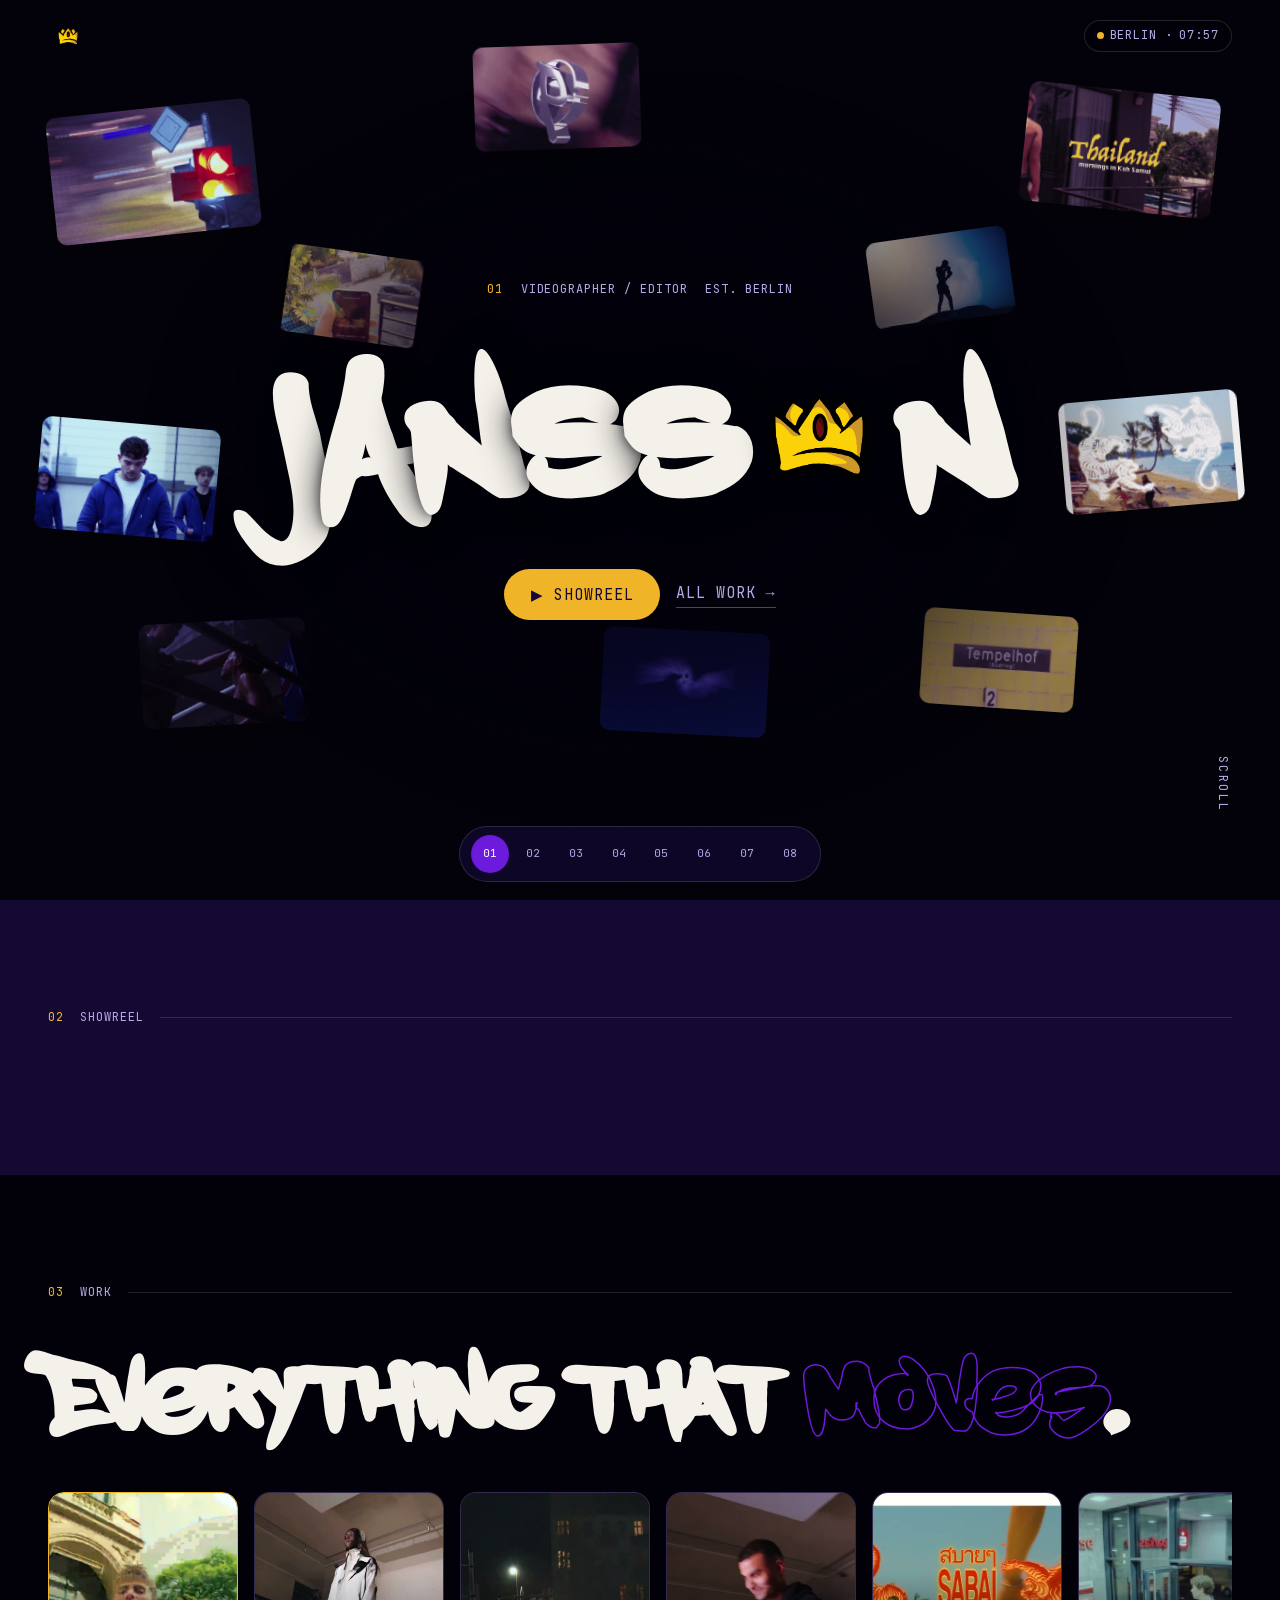
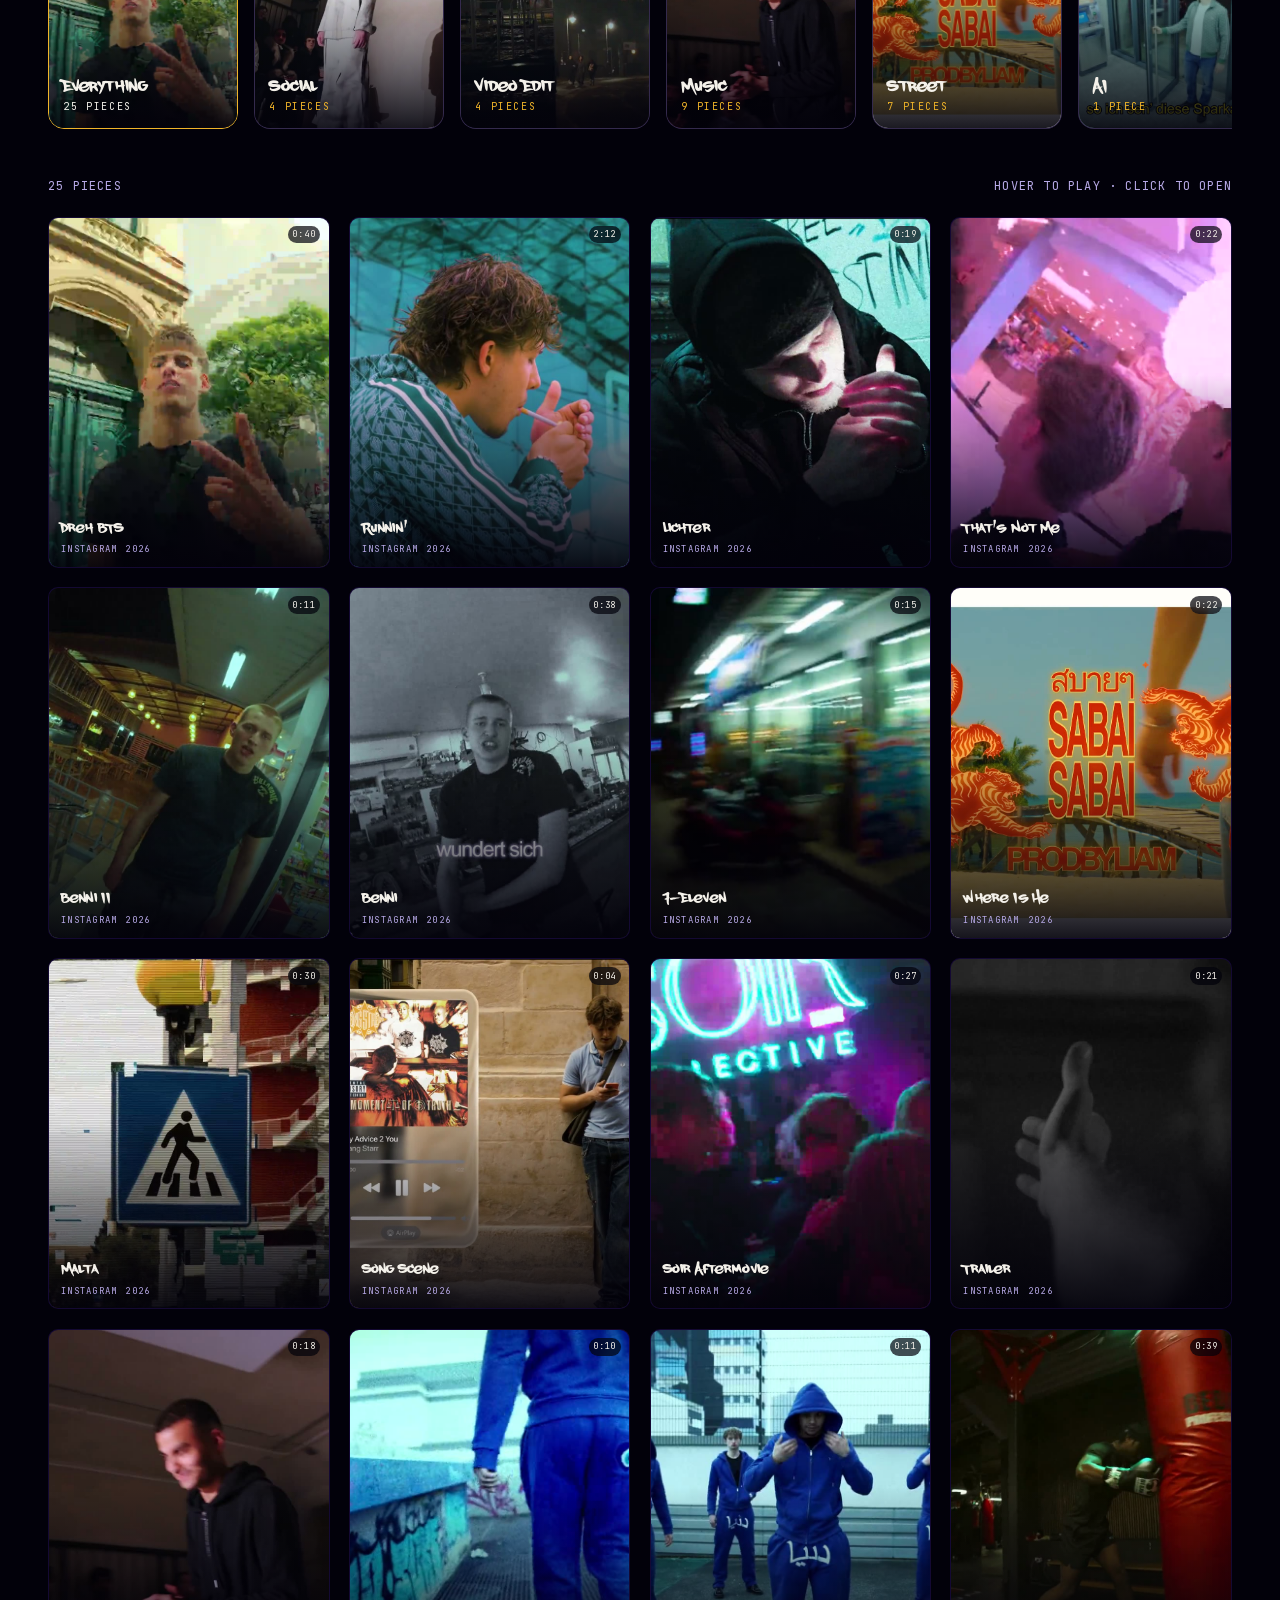
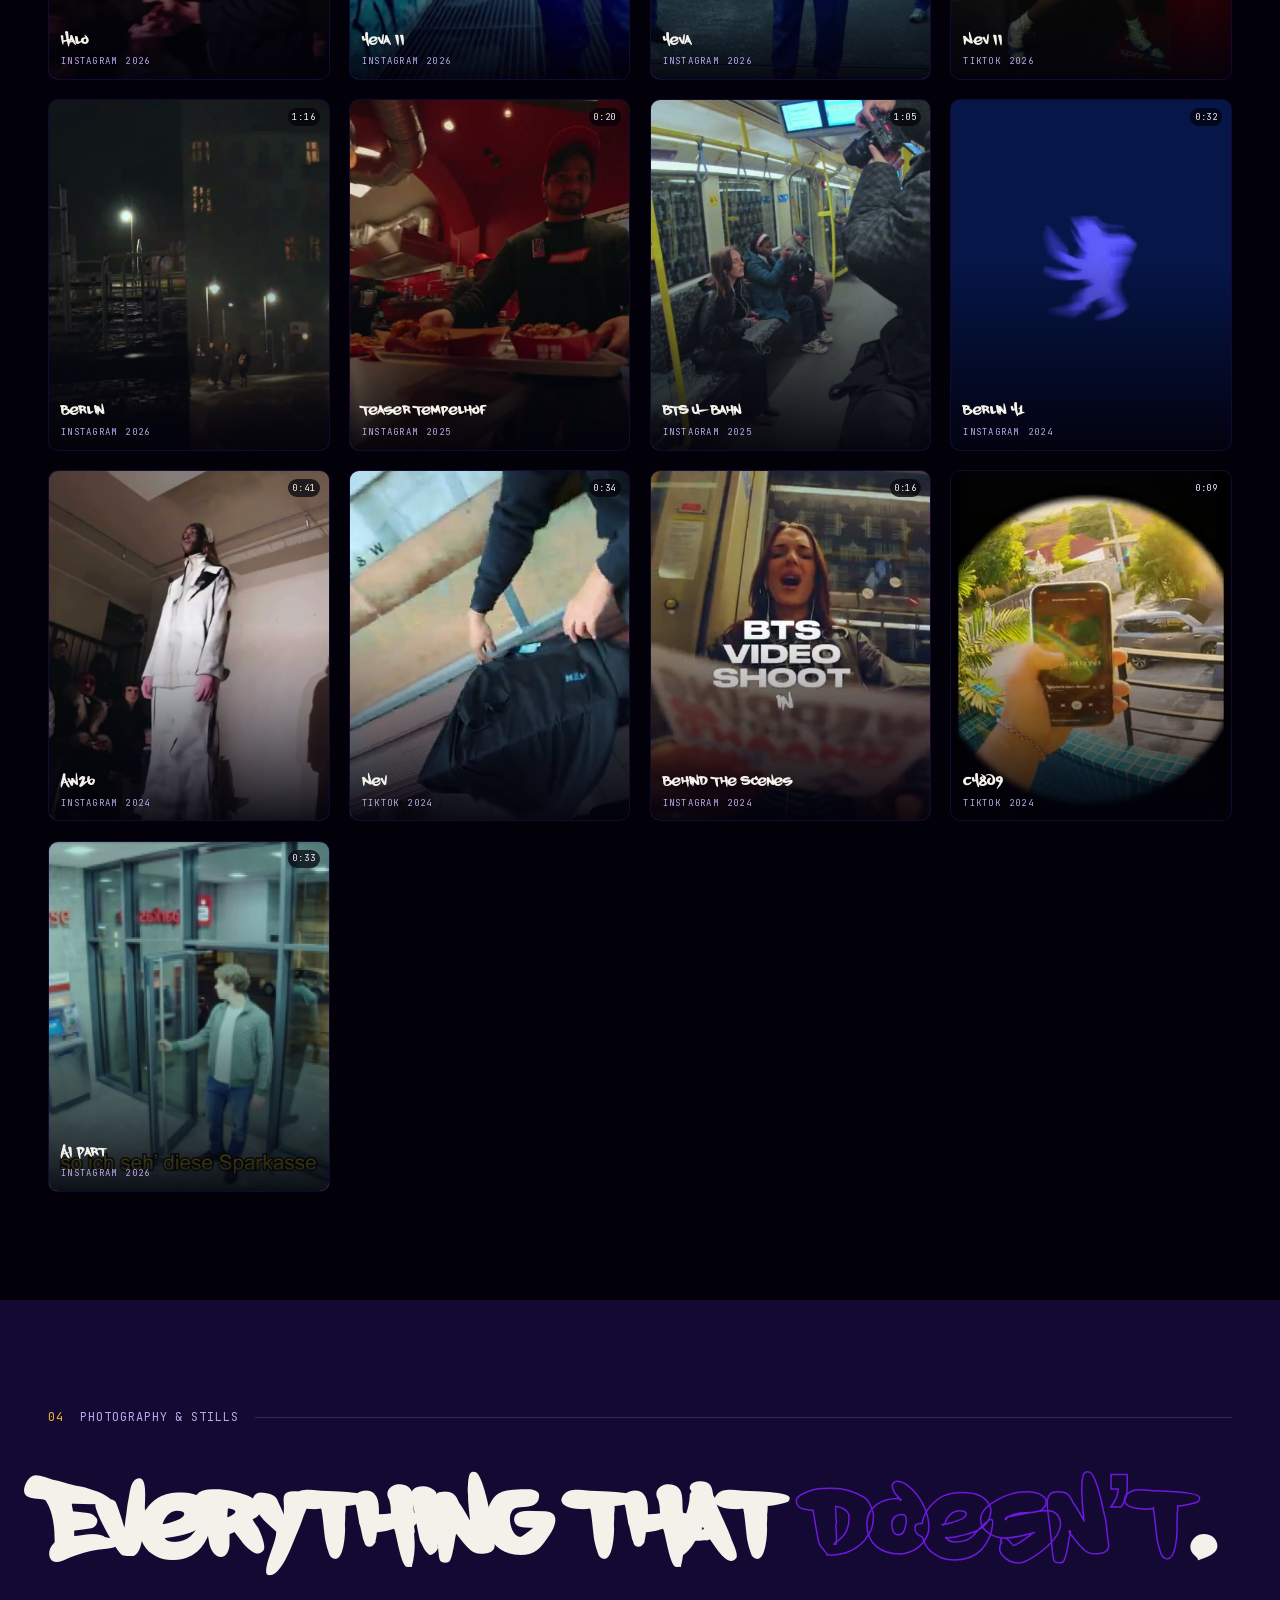
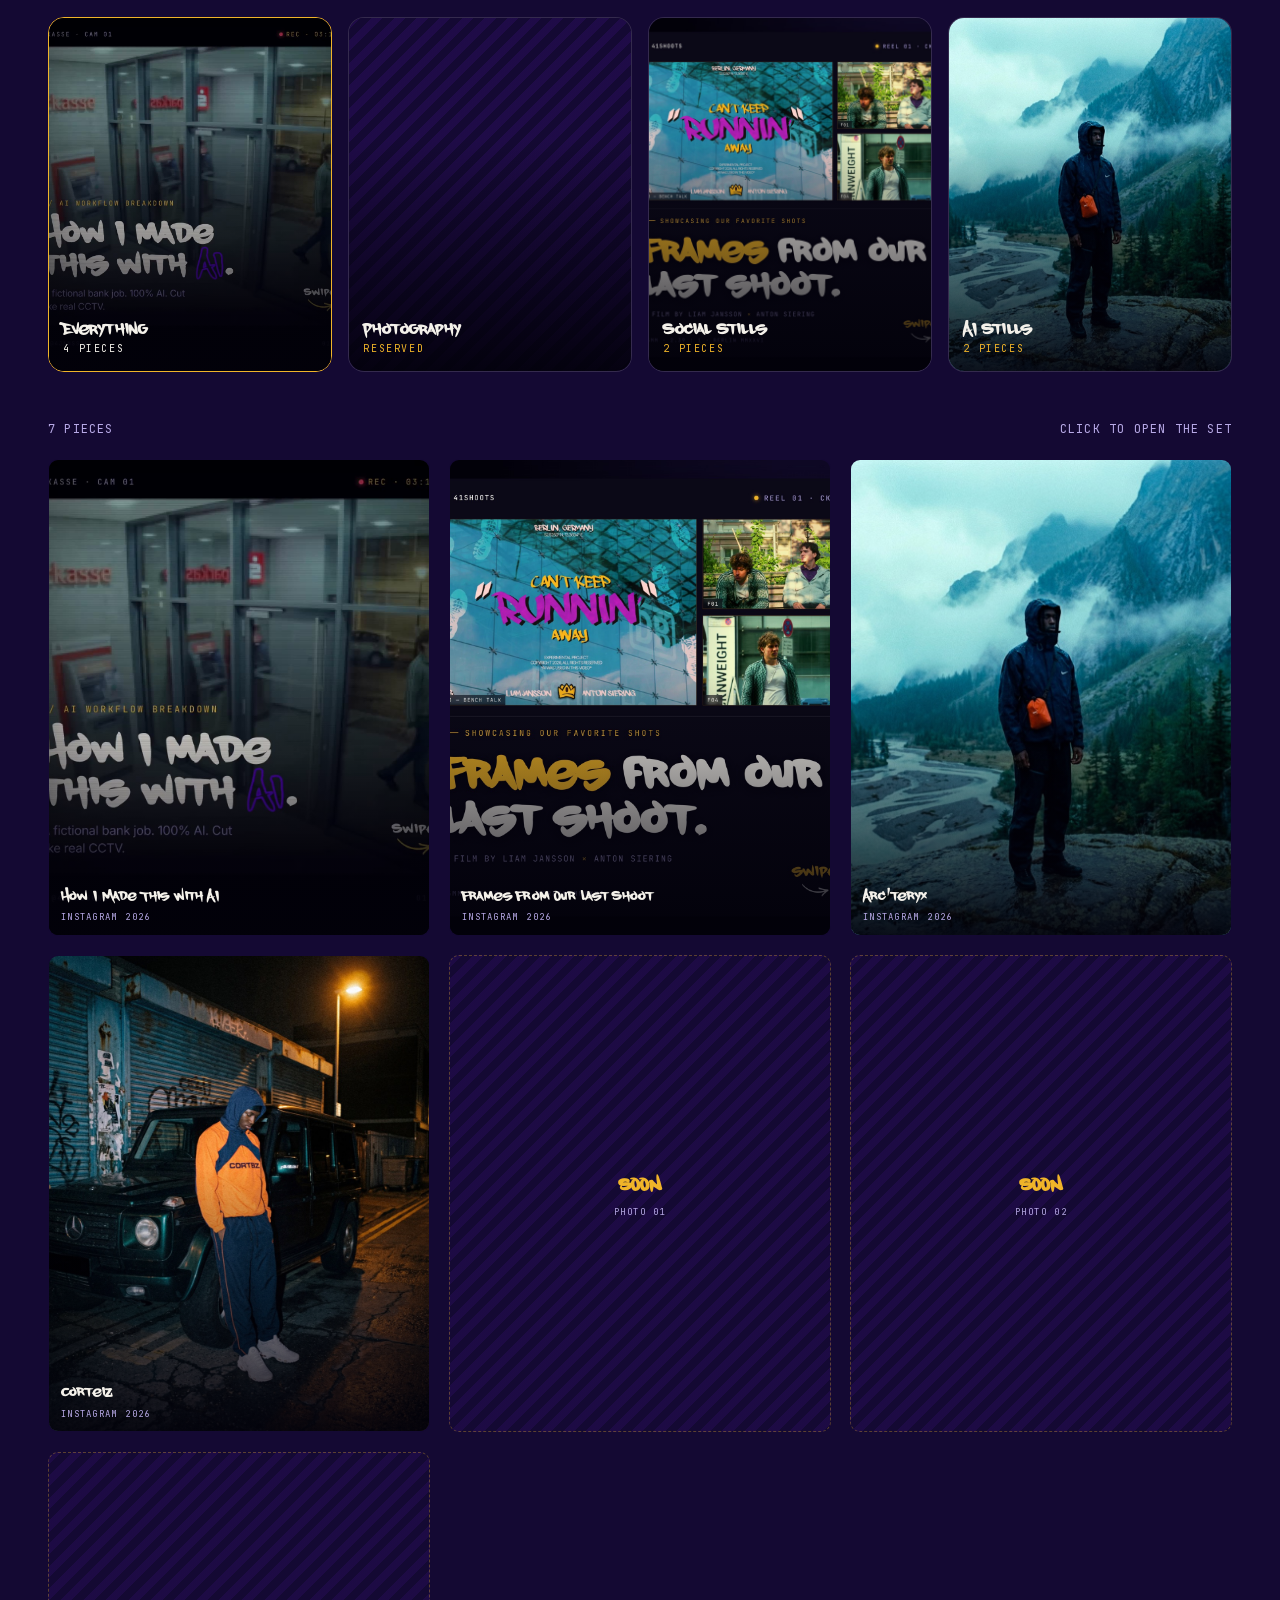
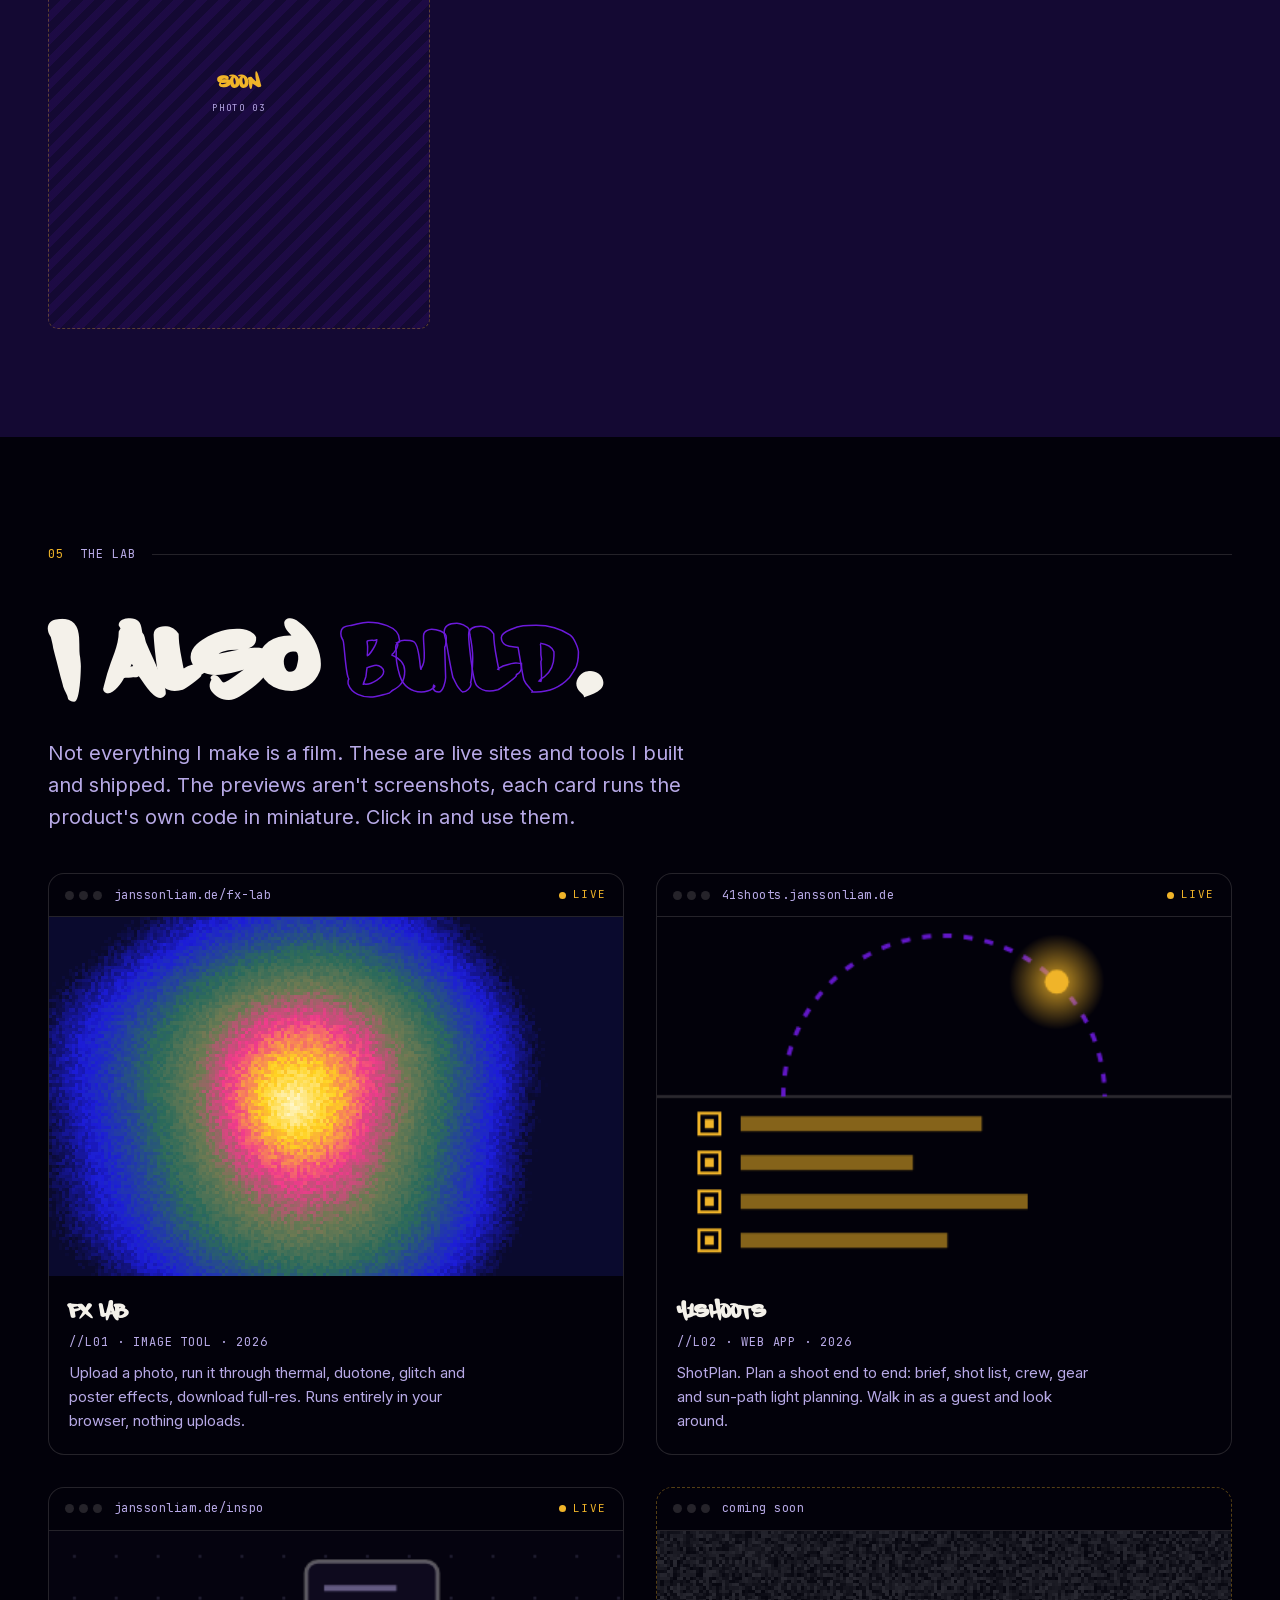
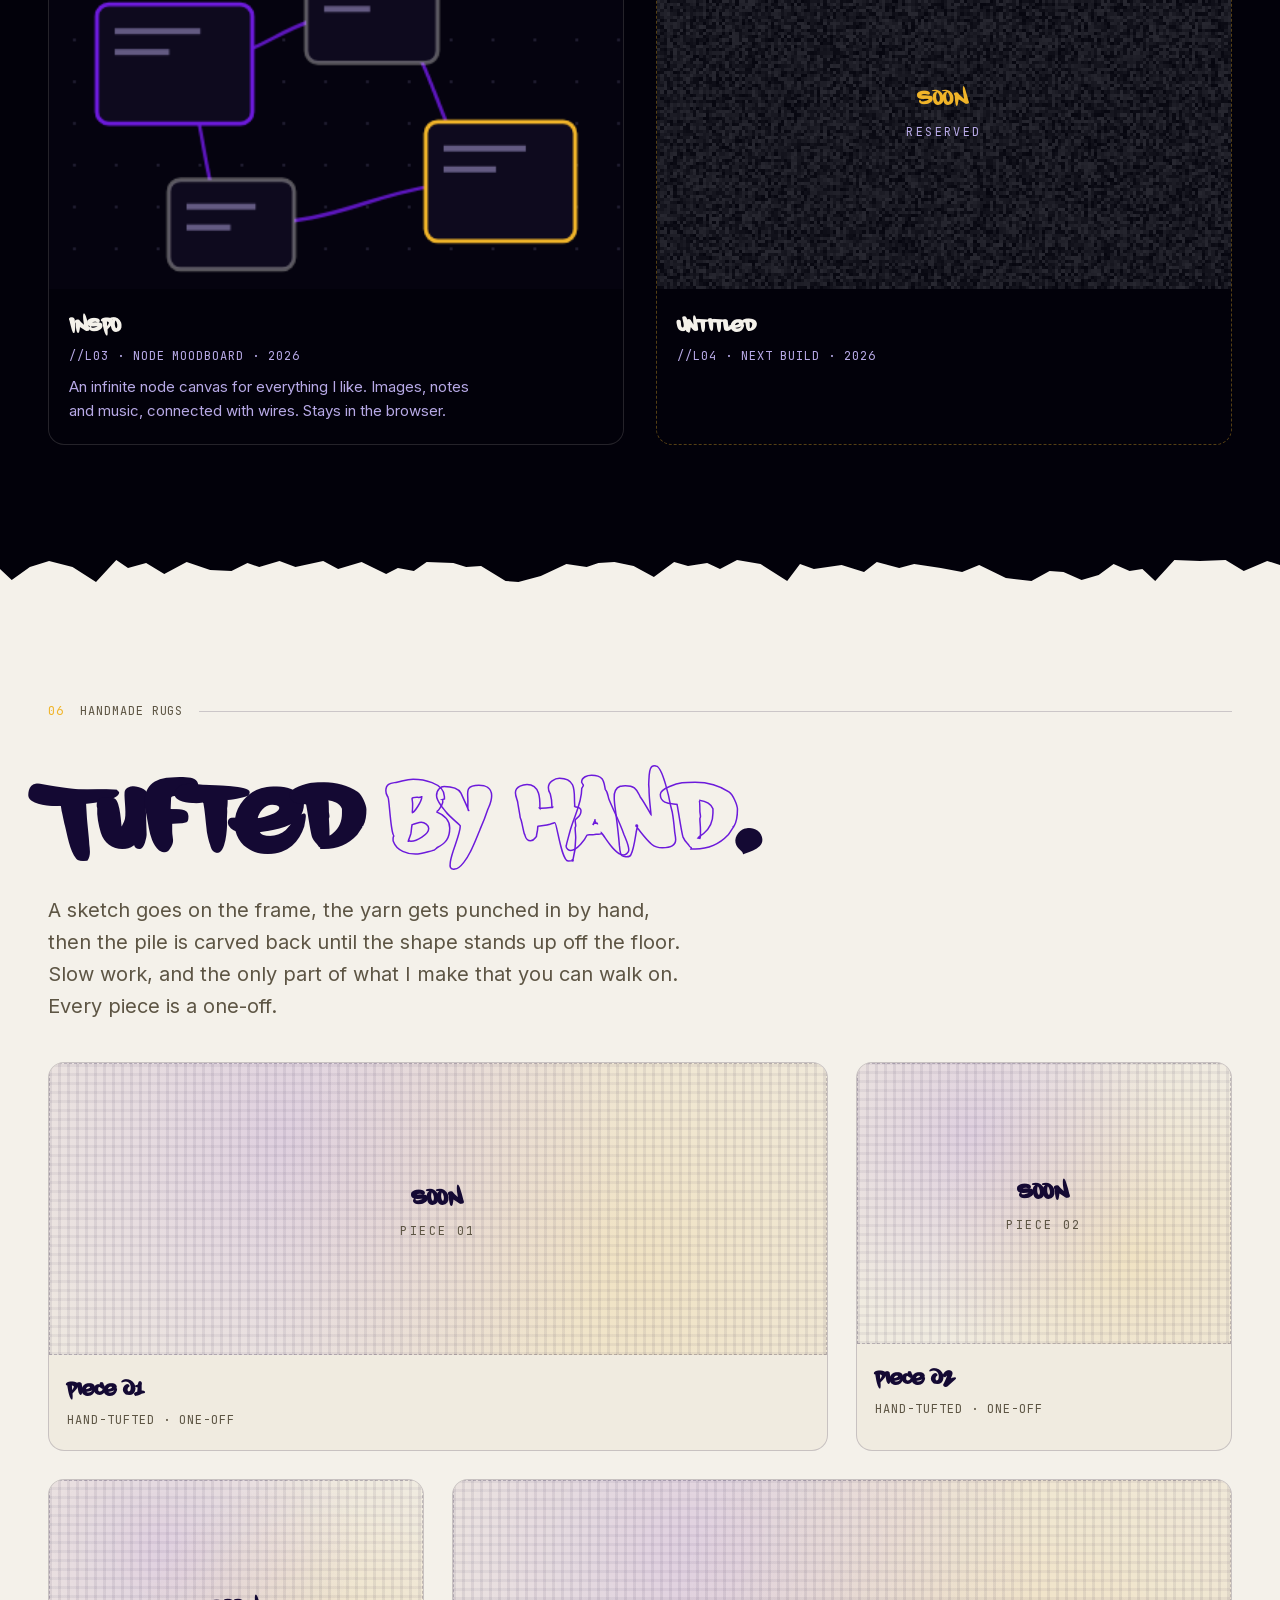
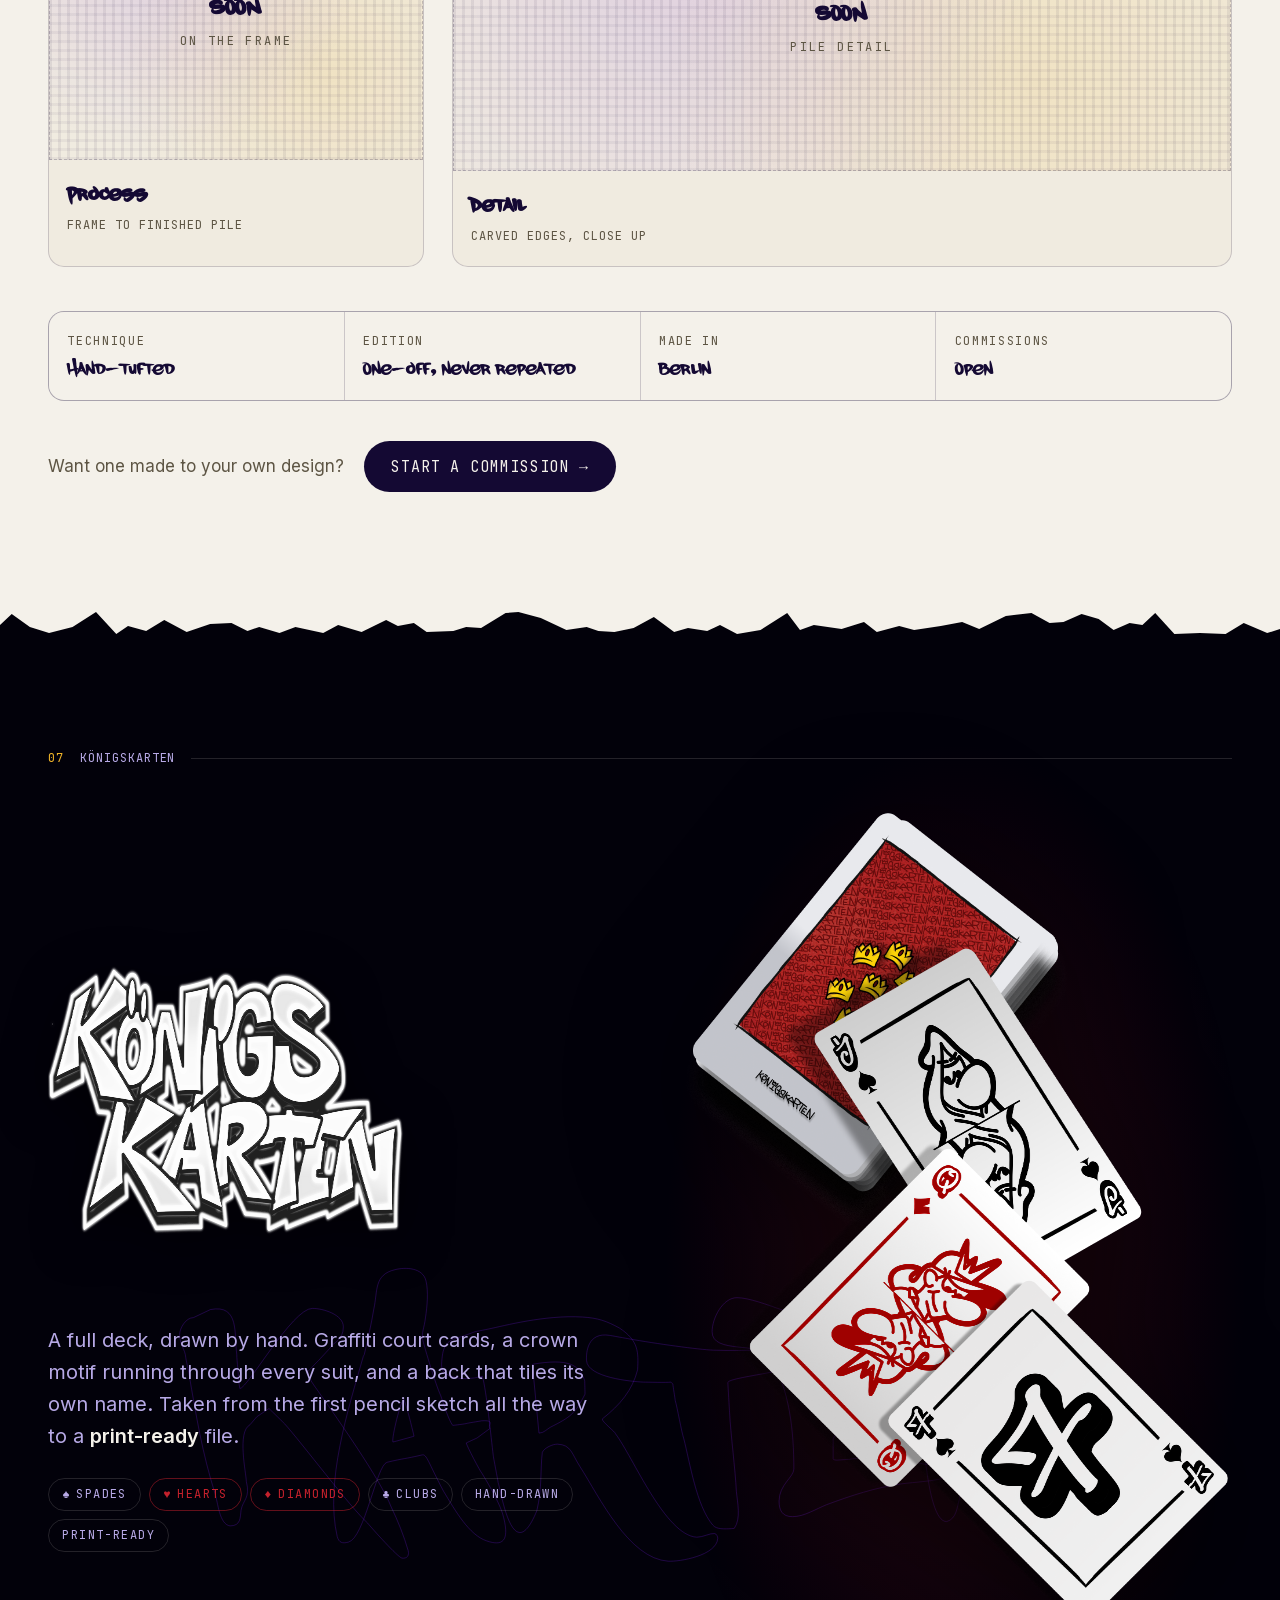
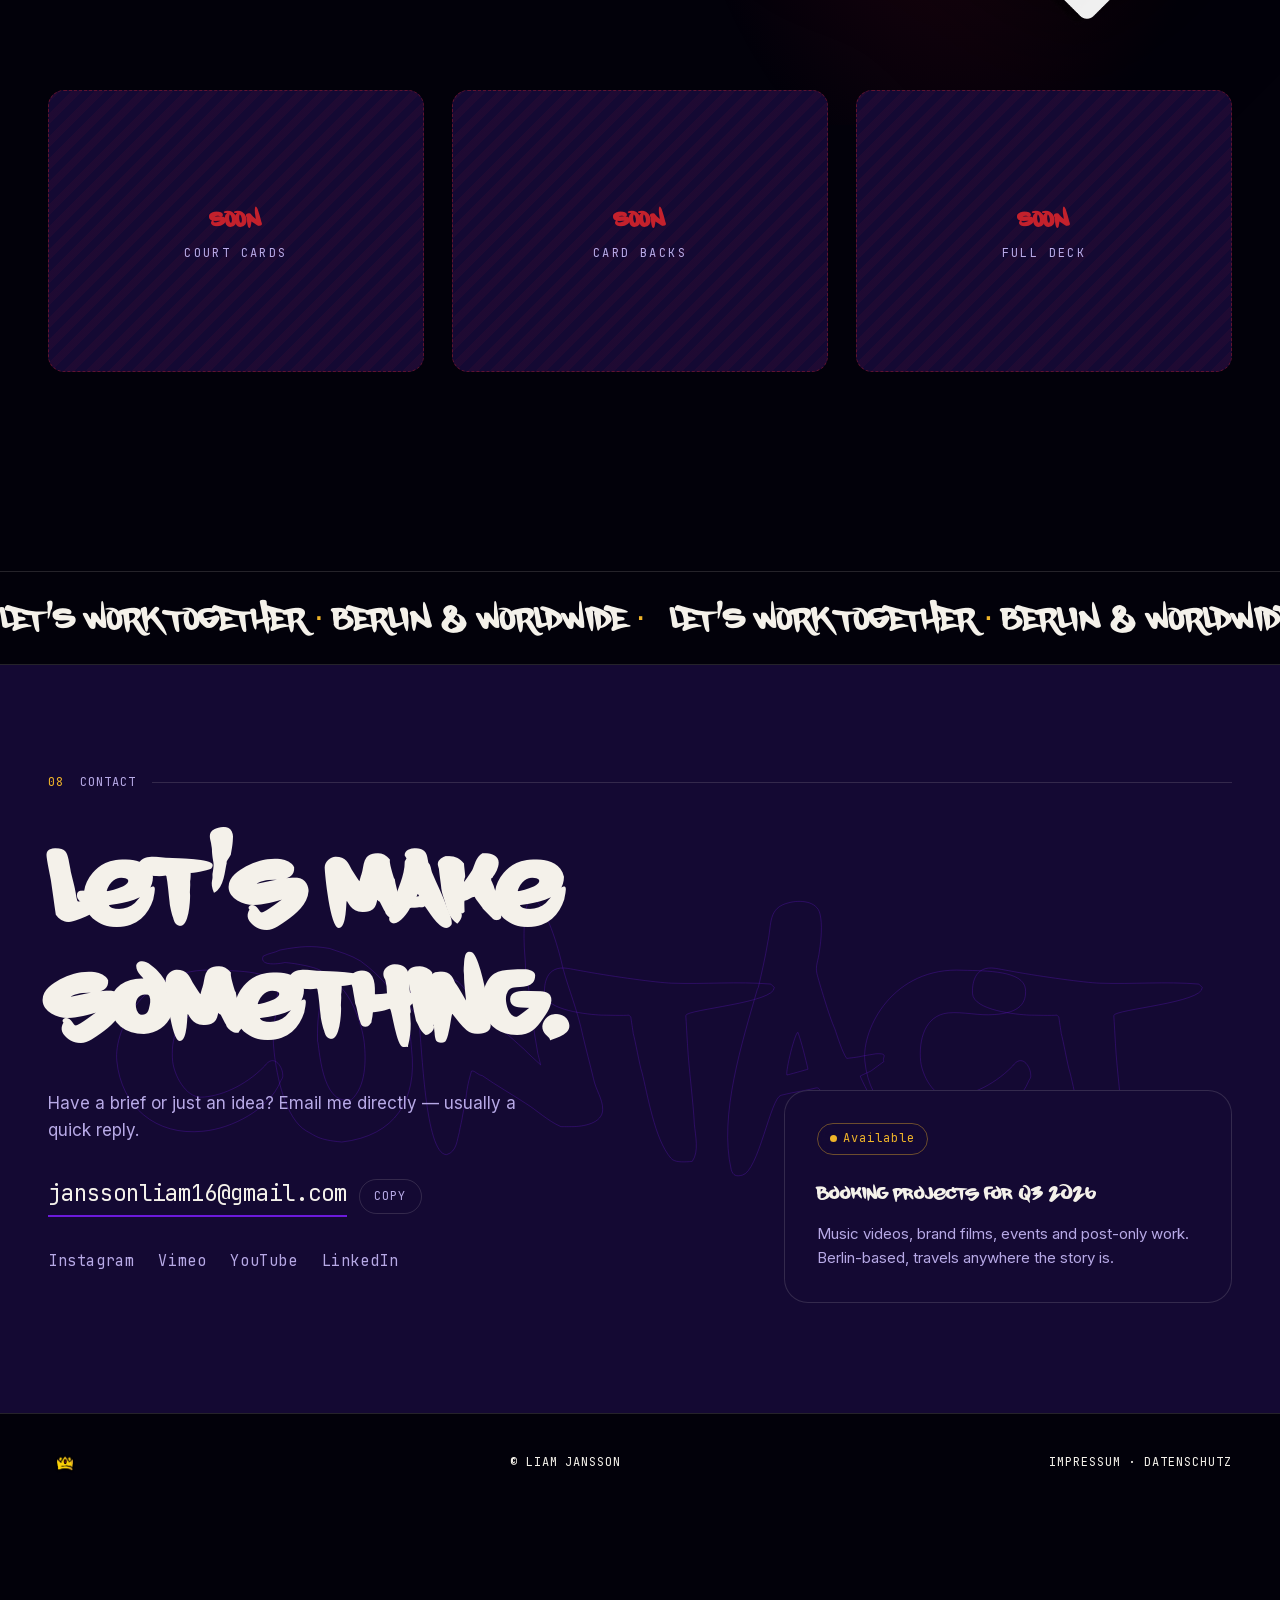
==== index.html @ 689a2ed4 "Ship the v3 landing as the homepage Replaces the nine stacked full-height sections with the consolid" ====
<!DOCTYPE html>
<!--
     ♛  JANSSON V2 — you're reading the source. good instinct.
        single file, no build, no trackers, everything self-hosted.
-->
<html lang="en">
<head>
  <meta charset="UTF-8" />
  <meta name="viewport" content="width=device-width, initial-scale=1.0"/>
  <title>Liam Jansson · Videographer, Editor, Creative</title>
  <meta name="description" content="Liam Jansson, video creator based in Berlin. Music videos, brand films, street-culture stories. Plus live tools I build.">
  <meta name="theme-color" content="#02010A">
  <link rel="canonical" href="https://janssonliam.de/">
  <link rel="icon" type="image/png" href="crown.png">
  <link rel="apple-touch-icon" href="crown.png">
  <!-- social share card -->
  <meta property="og:type" content="website">
  <meta property="og:url" content="https://janssonliam.de/">
  <meta property="og:title" content="Liam Jansson · Videographer, Editor, Creative">
  <meta property="og:description" content="Video creator based in Berlin. Music videos, brand films, street-culture stories, and live tools I build.">
  <meta property="og:image" content="https://janssonliam.de/og-image.jpg">
  <meta name="twitter:card" content="summary_large_image">
  <meta name="twitter:image" content="https://janssonliam.de/og-image.jpg">
  <link rel="preload" href="Captions.woff2" as="font" type="font/woff2" crossorigin>
  <link rel="preload" href="fonts/Inter-var.woff2" as="font" type="font/woff2" crossorigin>
  <style>
    /* All fonts self-hosted — no visitor data leaves this domain (DSGVO). */
    @font-face {
      font-family: 'Captions';
      src: url('Captions.woff2') format('woff2'), url('Captions.otf') format('opentype');
      font-weight: normal; font-style: normal; font-display: swap;
    }
    @font-face {
      font-family: 'Inter';
      src: url('fonts/Inter-var.woff2') format('woff2');
      font-weight: 400 700; font-style: normal; font-display: swap;
    }
    @font-face {
      font-family: 'JetBrains Mono';
      src: url('fonts/JetBrainsMono-var.woff2') format('woff2');
      font-weight: 400 500; font-style: normal; font-display: swap;
    }

    :root {
      /* COLOR — crown system + v2 paper flip */
      --night:       #02010A;
      --deep:        #2B0A72;
      --ink:         #140933;
      --purple:      #6C1ADB;
      --purple-soft: rgba(108,26,219,0.35);
      --gold:        #F0B429;
      --cream:       #F4F1EA;
      --paper:       #F0EBE0;
      --text:        #F4F1EA;
      --text-mut:    #B7A9E6;
      --ink-text:    #140933;
      --ink-mut:     #5D5544;
      --line:        rgba(244,241,234,0.14);
      --line-dark:   rgba(20,9,51,0.18);

      /* TYPE */
      --font-display: 'Captions', 'Arial Black', sans-serif;
      --font-body:    'Inter', system-ui, -apple-system, sans-serif;
      --font-mono:    'JetBrains Mono', ui-monospace, 'SF Mono', monospace;

      --fs-mega:    clamp(4rem, 14.5vw, 13rem);
      --fs-display: clamp(3rem, 9vw, 7.5rem);
      --fs-h2:      clamp(2rem, 4.5vw, 3.75rem);
      --fs-h3:      1.375rem;
      --fs-body-lg: 1.25rem;
      --fs-body:    1.0625rem;
      --fs-small:   0.9375rem;
      --fs-label:   0.75rem;

      /* MOTION — enter/exit ride ease-out, on-screen moves ride in-out */
      --eo:  cubic-bezier(0.23, 1, 0.32, 1);       /* out-quint  */
      --eio: cubic-bezier(0.645, 0.045, 0.355, 1);  /* in-out-cubic */
      --dur-fast: 0.15s;
      --dur:      0.28s;
      --dur-slow: 0.6s;

      /* SHAPE / ELEVATION */
      --radius-sm: 10px; --radius: 16px; --radius-lg: 24px; --pill: 999px;
      --shadow:     0 12px 40px rgba(0,0,0,0.30);
      --shadow-pop: 0 12px 40px rgba(240,180,41,0.22);
      --paper-shadow: 0 10px 30px rgba(20,9,51,0.14);

      --max-w: 1320px;
      --gutter: clamp(1.25rem, 4vw, 3rem);
      --z-dock: 200; --z-cursor: 500; --z-modal: 400; --z-loader: 600;
    }

    *, *::before, *::after { margin: 0; padding: 0; box-sizing: border-box; }
    html { scroll-behavior: smooth; }
    body {
      background: var(--night);
      color: var(--text);
      font-family: var(--font-body);
      font-size: var(--fs-body);
      line-height: 1.6;
      overflow-x: hidden;
      -webkit-font-smoothing: antialiased;
    }
    img, video { max-width: 100%; display: block; }
    a { color: inherit; text-decoration: none; }
    button { font: inherit; color: inherit; background: none; border: 0; cursor: pointer; }
    ::selection { background: var(--gold); color: var(--ink); }
    :focus-visible { outline: 2px solid var(--gold); outline-offset: 3px; border-radius: 4px; }

    .mono { font-family: var(--font-mono); font-size: var(--fs-label); letter-spacing: 0.08em; text-transform: uppercase; }

    /* film grain — static tile, barely there */
    body::after {
      content: ""; position: fixed; inset: 0; pointer-events: none; z-index: 1;
      opacity: 0.05; mix-blend-mode: overlay;
      background-image: url("data:image/svg+xml,%3Csvg xmlns='http://www.w3.org/2000/svg' width='140' height='140'%3E%3Cfilter id='n'%3E%3CfeTurbulence type='fractalNoise' baseFrequency='0.9' numOctaves='2'/%3E%3C/filter%3E%3Crect width='100%25' height='100%25' filter='url(%23n)'/%3E%3C/svg%3E");
    }

    /* ============ LOADER ============ */
    #loader {
      position: fixed; inset: 0; z-index: var(--z-loader);
      background: var(--night); display: flex; flex-direction: column;
      align-items: center; justify-content: center; gap: 1.25rem;
      transition: transform 0.55s var(--eio);
    }
    #loader.out { transform: translateY(-100%); }
    #loader.gone { display: none; }
    #loader .crown { width: clamp(48px, 7vw, 84px); opacity: 0; animation: crownIn 0.4s var(--eo) 0.1s forwards; }
    #loader .count { font-family: var(--font-mono); font-size: clamp(1rem, 2vw, 1.35rem); color: var(--text-mut); letter-spacing: 0.15em; }
    #loader .count b { color: var(--gold); font-weight: 500; }
    @keyframes crownIn { from { opacity: 0; transform: scale(0.9) translateY(8px); } to { opacity: 1; transform: none; } }

    /* ============ CURSOR (pointer:fine only, built by JS) ============ */
    .cursor-dot, .cursor-ring {
      position: fixed; top: 0; left: 0; pointer-events: none; z-index: var(--z-cursor);
      border-radius: 50%; will-change: transform;
    }
    .cursor-dot { width: 6px; height: 6px; background: var(--gold); }
    .cursor-ring {
      width: 36px; height: 36px; border: 1.5px solid var(--purple);
      display: flex; align-items: center; justify-content: center;
      transition: width var(--dur) var(--eo), height var(--dur) var(--eo),
                  background-color var(--dur) ease, border-color var(--dur) ease;
    }
    .cursor-ring .cursor-label {
      font-family: var(--font-mono); font-size: 10px; letter-spacing: 0.1em;
      color: var(--ink); opacity: 0; transition: opacity var(--dur-fast) ease;
    }
    .cursor-ring.is-label {
      width: 64px; height: 64px; background: var(--gold); border-color: var(--gold);
    }
    .cursor-ring.is-label .cursor-label { opacity: 1; }
    .cursor-ring.is-link { width: 52px; height: 52px; border-color: var(--gold); }
    .cursor-hidden .cursor-dot, .cursor-hidden .cursor-ring { opacity: 0; }

    /* ============ TOP BAR ============ */
    .topbar {
      position: fixed; top: 0; left: 0; right: 0; z-index: var(--z-dock);
      display: flex; align-items: center; justify-content: space-between;
      padding: 1rem var(--gutter); pointer-events: none;
      mix-blend-mode: normal;
    }
    .topbar a, .topbar .chip { pointer-events: auto; }
    .topbar .logo img { width: 40px; transition: transform var(--dur) var(--eo); }
    .topbar .logo:hover img { transform: rotate(-12deg) scale(1.08); }
    .chip {
      display: inline-flex; gap: 0.5em; align-items: center;
      font-family: var(--font-mono); font-size: var(--fs-label); letter-spacing: 0.08em;
      color: var(--text-mut); background: rgba(2,1,10,0.55); backdrop-filter: blur(8px);
      border: 1px solid var(--line); border-radius: var(--pill); padding: 0.45em 1em;
    }
    .chip .dot-live { width: 7px; height: 7px; border-radius: 50%; background: var(--gold); animation: pulse 2.4s ease-in-out infinite; }
    @keyframes pulse { 0%,100% { opacity: 1; } 50% { opacity: 0.35; } }

    /* ============ DOCK NAV ============ */
    .dock {
      position: fixed; bottom: 1.1rem; left: 50%; transform: translateX(-50%);
      z-index: var(--z-dock); display: flex; gap: 0.3rem; align-items: flex-end;
      background: rgba(20,9,51,0.72); backdrop-filter: blur(14px);
      border: 1px solid var(--line); border-radius: var(--pill);
      padding: 0.5rem 0.7rem;
    }
    .dock a {
      position: relative; display: flex; align-items: center; justify-content: center;
      width: 38px; height: 38px; border-radius: 50%;
      font-family: var(--font-mono); font-size: 0.7rem; color: var(--text-mut);
      transition: background-color var(--dur-fast) ease, color var(--dur-fast) ease;
      transform-origin: bottom center; will-change: transform;
    }
    .dock a:hover { color: var(--cream); }
    .dock a.active { background: var(--purple); color: #fff; }
    .dock a .tip {
      position: absolute; bottom: calc(100% + 10px); left: 50%; transform: translateX(-50%) translateY(4px);
      background: var(--gold); color: var(--ink); font-size: 0.65rem; letter-spacing: 0.08em;
      padding: 0.3em 0.8em; border-radius: var(--pill); white-space: nowrap;
      opacity: 0; pointer-events: none;
      transition: opacity var(--dur-fast) ease, transform var(--dur-fast) var(--eo);
    }
    .dock a:hover .tip, .dock a:focus-visible .tip { opacity: 1; transform: translateX(-50%) translateY(0); }

    /* ============ SECTION SCAFFOLD ============ */
    section { position: relative; }
    .inner {
      max-width: var(--max-w); margin: 0 auto;
      padding: clamp(5rem, 12vh, 9rem) var(--gutter);
      position: relative; z-index: 2;
    }
    .eyebrow {
      display: flex; align-items: center; gap: 1rem; margin-bottom: 2.5rem;
      font-family: var(--font-mono); font-size: var(--fs-label);
      letter-spacing: 0.08em; text-transform: uppercase; color: var(--text-mut);
    }
    .eyebrow .num { color: var(--gold); }
    .eyebrow .rule { flex: 1; height: 1px; background: var(--line); }
    .bg-night { background: var(--night); }
    .bg-ink   { background: var(--ink); }
    .bg-cream { background: var(--cream); color: var(--ink-text); }
    .bg-cream .eyebrow { color: var(--ink-mut); }
    .bg-cream .eyebrow .rule { background: var(--line-dark); }

    /* giant background word */
    .bg-word {
      position: absolute; top: 50%; left: 50%; transform: translate(-50%,-50%);
      font-family: var(--font-display); font-size: clamp(8rem, 24vw, 22rem);
      color: transparent; -webkit-text-stroke: 1px rgba(108,26,219,0.28);
      white-space: nowrap; pointer-events: none; user-select: none; z-index: 0;
    }

    /* paper rip divider into cream sections */
    .rip { display: block; width: 100%; height: 42px; margin-bottom: -1px; }
    .rip path { fill: var(--cream); }
    .rip.rip-out { transform: scaleY(-1); margin-top: -1px; margin-bottom: 0; }

    /* scroll reveals — rise pattern, IO adds .in (JS), CSS scroll-timeline when supported */
    .reveal { opacity: 0; transform: translateY(26px); }
    .reveal.in {
      opacity: 1; transform: none;
      transition: opacity var(--dur-slow) var(--eo), transform var(--dur-slow) var(--eo);
      transition-delay: calc(var(--d, 0) * 70ms);
    }

    /* ============ 01 HERO ============ */
    #hero {
      /* The wordmark block is short now that the role lines are gone, so a
         full-viewport box left it floating between two dead bands. Slightly
         shorter, and nudged above centre so the strip and SCROLL hint own
         the lower third instead of it reading as empty. */
      min-height: 74svh; display: flex; flex-direction: column; justify-content: center;
      overflow: hidden;
    }
    /* dark scrim over the film strip so the white wordmark stays legible on any
       video frame (bright frames were washing out the thin J-tail). left-weighted:
       heavy where the text sits, clearing to the right so the strip still shows. */
    #hero::before {
      content: ""; position: absolute; inset: 0; z-index: 1; pointer-events: none;
      background: linear-gradient(103deg,
        rgba(2,1,10,0.94) 0%, rgba(2,1,10,0.88) 30%, rgba(2,1,10,0.6) 52%,
        rgba(2,1,10,0.2) 72%, transparent 88%);
    }
    /* film strip sliding behind the name */
    .hero-strip {
      position: absolute; top: 50%; left: -10vw; width: 140vw;
      transform: translateY(-58%) rotate(-4deg); z-index: 0; opacity: 0.4;
      pointer-events: none;
      -webkit-mask-image: linear-gradient(90deg, transparent, #000 18%, #000 82%, transparent);
              mask-image: linear-gradient(90deg, transparent, #000 18%, #000 82%, transparent);
    }
    .strip-track { display: flex; gap: 14px; width: max-content; animation: stripSlide 46s linear infinite; }
    .strip-track video, .strip-track img {
      height: clamp(120px, 24vh, 230px); aspect-ratio: 16/9; object-fit: cover;
      border-radius: var(--radius-sm); filter: saturate(1.05);
    }
    @keyframes stripSlide { to { transform: translateX(-50%); } }

    .hero-inner {
      position: relative; z-index: 2; padding: 0 var(--gutter);
      max-width: var(--max-w); margin: 0 auto; width: 100%;
    }
    .hero-eyebrow { display: flex; gap: 1.25rem; flex-wrap: wrap; margin-bottom: 1rem; }
    .hero-name {
      font-family: var(--font-display); font-size: var(--fs-mega); line-height: 0.92;
      letter-spacing: 0.01em; display: flex; align-items: baseline; flex-wrap: nowrap;
      user-select: none;
      /* soft dark backing keeps the white letters (esp. the thin J-tail) solid over video */
      text-shadow: 0 2px 30px rgba(2,1,10,0.7), 0 0 10px rgba(2,1,10,0.55);
    }
    .hero-name .ch {
      display: inline-block; opacity: 0; transform: translateY(0.45em) rotate(3deg);
      will-change: transform;
    }
    body.loaded .hero-name .ch {
      animation: chRise 0.7s var(--eo) forwards;
      animation-delay: calc(0.1s + var(--i) * 0.055s);
    }
    @keyframes chRise { to { opacity: 1; transform: none; } }
    .hero-name .crown-wrap { margin: 0 -0.09em; }
    .hero-name .crown-o {
      width: 1em; transform: translateY(0.16em); transform-origin: 50% 80%;
      transition: transform var(--dur) var(--eo);
      filter: drop-shadow(0 2px 12px rgba(2,1,10,0.55));
    }
    .hero-name:hover .crown-o { transform: translateY(0.16em) rotate(-12deg); }
    .hero-ctas { display: flex; gap: 1.25rem; align-items: center; margin-top: clamp(1.75rem, 3vw, 2.75rem); flex-wrap: wrap; }

    .btn {
      display: inline-flex; align-items: center; gap: 0.6em;
      font-family: var(--font-mono); font-size: var(--fs-small); letter-spacing: 0.06em;
      text-transform: uppercase; padding: 0.9em 1.8em; border-radius: var(--pill);
      transition: transform var(--dur-fast) var(--eo), box-shadow var(--dur) ease, background-color var(--dur-fast) ease;
    }
    .btn:active { transform: scale(0.97); }
    .btn-gold { background: var(--gold); color: var(--ink); }
    .btn-gold:hover { box-shadow: var(--shadow-pop); transform: translateY(-2px); }
    .btn-ghost { border: 1px solid var(--line); color: var(--cream); }
    .btn-ghost:hover { background: rgba(244,241,234,0.07); transform: translateY(-2px); }
    .btn-text { font-family: var(--font-mono); font-size: var(--fs-small); letter-spacing: 0.06em; text-transform: uppercase; color: var(--text-mut); border-bottom: 1px solid var(--purple); padding-bottom: 2px; transition: color var(--dur-fast) ease; }
    .btn-text:hover { color: var(--gold); }

    .scroll-hint {
      position: absolute; bottom: 5.5rem; right: var(--gutter); z-index: 2;
      font-family: var(--font-mono); font-size: var(--fs-label); letter-spacing: 0.2em;
      color: var(--text-mut); writing-mode: vertical-rl;
      animation: hintDrift 2.6s var(--eio) infinite;
    }
    @keyframes hintDrift { 0%,100% { transform: translateY(0); } 50% { transform: translateY(10px); } }

    /* ============ 02 SHOWREEL (the TV stays — it's signature) ============ */
    #showreel { overflow: hidden; }
    .reel-stage { position: relative; max-width: 980px; margin: 0 auto; }
    .tv { position: relative; width: 100%; max-width: 850px; margin: 0 auto; }
    .tv-img { width: 100%; position: relative; z-index: 2; pointer-events: none; }
    .tv-crown { position: absolute; z-index: 3; width: 42%; top: -22%; right: -12%; pointer-events: none; }
    .tv-screen {
      /* aligned to the png's transparent opening (alpha bbox: 12.9/16.7/57.5/60.2) + slight bleed */
      position: absolute; z-index: 1; top: 16.2%; left: 12.5%; width: 58.4%; height: 61.2%;
      overflow: hidden; border-radius: 50% / 6%; background: #000; cursor: pointer;
    }
    .tv-screen video { width: 100%; height: 100%; object-fit: cover; }
    #static-canvas { position: absolute; inset: 0; width: 100%; height: 100%; opacity: 0.9; transition: opacity 0.5s ease; }
    .tv-unmute {
      position: absolute; inset: auto 0 12% 0; margin: 0 auto; width: max-content;
      font-family: var(--font-mono); font-size: var(--fs-label); letter-spacing: 0.1em; text-transform: uppercase;
      background: var(--gold); color: var(--ink); padding: 0.7em 1.6em; border-radius: var(--pill);
      transition: transform var(--dur-fast) var(--eo);
    }
    .tv-unmute:hover { transform: scale(1.06); }
    .tv-unmute:active { transform: scale(0.97); }
    .reel-meta {
      display: flex; justify-content: space-between; gap: 1rem; flex-wrap: wrap;
      margin-top: 1.5rem; font-family: var(--font-mono); font-size: var(--fs-label);
      letter-spacing: 0.08em; text-transform: uppercase; color: var(--text-mut);
    }
    .orbit-badge { position: absolute; top: -70px; right: -30px; width: 130px; z-index: 4; animation: orbitSpin 18s linear infinite; pointer-events: none; }
    .orbit-badge text { font-family: var(--font-mono); font-size: 11.5px; letter-spacing: 2.5px; fill: var(--gold); }
    @keyframes orbitSpin { to { transform: rotate(360deg); } }

    /* ============ 03 WORK GRID (04 AI WORK shares these styles) ============ */
    .work-display-title {
      font-family: var(--font-display); font-size: var(--fs-display); line-height: 0.95;
      margin-bottom: 2.5rem;
    }
    .work-display-title em { font-style: normal; color: transparent; -webkit-text-stroke: 1.5px var(--purple); }
    .work-controls { display: flex; justify-content: space-between; gap: 1rem; flex-wrap: wrap; margin-bottom: 2.5rem; }
    .filter-row { display: flex; gap: 0.5rem; flex-wrap: wrap; }
    .filter-pill {
      font-family: var(--font-mono); font-size: var(--fs-label); letter-spacing: 0.06em;
      text-transform: uppercase; padding: 0.6em 1.3em; border-radius: var(--pill);
      border: 1px solid var(--line); color: var(--text-mut);
      transition: all var(--dur-fast) ease;
    }
    .filter-pill:hover { color: var(--cream); border-color: var(--purple); }
    .filter-pill.active { background: var(--purple); border-color: var(--purple); color: #fff; }
    .filter-pill:active { transform: scale(0.96); }

    .work-grid {
      display: grid; grid-template-columns: repeat(3, 1fr); gap: clamp(1rem, 2.5vw, 2rem);
    }
    .work-more {
      display: flex; align-items: baseline; gap: 1rem; flex-wrap: wrap;
      margin-top: 2.5rem;
    }
    .work-more-note { color: var(--text-mut); }
    .work-card { border-radius: var(--radius); overflow: hidden; background: var(--ink); cursor: pointer;
      transition: transform var(--dur) var(--eo), box-shadow var(--dur) ease; }
    .work-card.hidden { display: none; }
    .work-thumb { position: relative; aspect-ratio: 16/9; overflow: hidden; }
    .work-thumb video, .work-thumb .slot-canvas { width: 100%; height: 100%; object-fit: cover; }
    .work-info { padding: 1.1rem 1.25rem 1.3rem; }
    .work-title { font-family: var(--font-display); font-size: var(--fs-h3); letter-spacing: 0.01em; }
    .work-meta { font-family: var(--font-mono); font-size: var(--fs-label); letter-spacing: 0.08em; text-transform: uppercase; color: var(--text-mut); margin-top: 0.3rem; }
    .play-circle {
      position: absolute; top: 50%; left: 50%; transform: translate(-50%,-50%) scale(0.8);
      width: 56px; height: 56px; border-radius: 50%; background: var(--gold); color: var(--ink);
      display: flex; align-items: center; justify-content: center; font-size: 1rem;
      opacity: 0; transition: opacity var(--dur-fast) ease, transform var(--dur) var(--eo);
    }

    /* duotone → color flood: desktop-hover devices only; touch gets full colour */
    @media (hover: hover) and (pointer: fine) {
      .work-card:hover { transform: translateY(-6px); box-shadow: var(--shadow); }
      .work-card .work-thumb video { filter: grayscale(1) brightness(0.82) contrast(1.05); transition: filter var(--dur-slow) var(--eo); }
      .work-card .work-thumb::after {
        content: ""; position: absolute; inset: 0; background: var(--purple);
        mix-blend-mode: color; opacity: 0.75; transition: opacity var(--dur-slow) var(--eo);
        pointer-events: none;
      }
      .work-card:hover .work-thumb video, .work-card:focus-visible .work-thumb video { filter: none; }
      .work-card:hover .work-thumb::after,  .work-card:focus-visible .work-thumb::after  { opacity: 0; }
      .work-card:hover .play-circle { opacity: 1; transform: translate(-50%,-50%) scale(1); }
    }

    /* blank slots — reserved for the next drops (work grid + lab share these) */
    .work-card.slot-empty { cursor: default; outline: 1px dashed rgba(240,180,41,0.35); outline-offset: -1px; }
    .work-card.slot-empty .work-thumb::after { display: none; }
    .work-card.slot-empty .slot-tag, .lab-card.slot-empty .slot-tag {
      position: absolute; inset: 0; display: flex; flex-direction: column;
      align-items: center; justify-content: center; gap: 0.4rem; z-index: 2;
    }
    .work-card.slot-empty .slot-tag b, .lab-card.slot-empty .slot-tag b {
      font-family: var(--font-display); font-size: 1.5rem; letter-spacing: 0.04em; color: var(--gold);
    }
    .work-card.slot-empty .slot-tag span, .lab-card.slot-empty .slot-tag span {
      font-family: var(--font-mono); font-size: var(--fs-label); letter-spacing: 0.2em;
      text-transform: uppercase; color: var(--text-mut);
    }

    /* ============ 05 LAB — live builds. coded previews, no screenshots:
       each card's canvas runs a miniature of the actual product ============ */
    .lab-lead {
      max-width: 56ch; color: var(--text-mut); font-size: var(--fs-body-lg);
      margin: -1rem 0 2.5rem;
    }
    .lab-grid { display: grid; grid-template-columns: repeat(2, 1fr); gap: clamp(1rem, 2.5vw, 2rem); }
    .lab-card {
      display: flex; flex-direction: column; border-radius: var(--radius); overflow: hidden;
      background: var(--night); border: 1px solid var(--line);
      transition: transform var(--dur) var(--eo), box-shadow var(--dur) ease, border-color var(--dur) ease;
    }
    .lab-chrome { display: flex; align-items: center; gap: 0.75rem; padding: 0.7rem 1rem; border-bottom: 1px solid var(--line); }
    .lab-dots { display: flex; gap: 5px; }
    .lab-dots i { width: 9px; height: 9px; border-radius: 50%; background: var(--line); }
    .lab-url {
      font-family: var(--font-mono); font-size: var(--fs-label); letter-spacing: 0.04em;
      color: var(--text-mut); flex: 1; white-space: nowrap; overflow: hidden; text-overflow: ellipsis;
    }
    .lab-live {
      display: flex; align-items: center; gap: 0.4rem;
      font-family: var(--font-mono); font-size: 0.6875rem; letter-spacing: 0.14em; color: var(--gold);
    }
    .lab-live i { width: 7px; height: 7px; border-radius: 50%; background: var(--gold); animation: pulse 2.4s ease-in-out infinite; }
    .lab-view { position: relative; aspect-ratio: 16/10; background: var(--night); }
    .lab-view canvas { width: 100%; height: 100%; display: block; }
    .lab-view canvas.px { image-rendering: pixelated; } /* thermal cams are chunky on purpose */
    .lab-open {
      position: absolute; right: 0.9rem; bottom: 0.9rem; padding: 0.55em 1.2em; border-radius: var(--pill);
      background: var(--gold); color: var(--ink); font-family: var(--font-mono); font-size: var(--fs-label);
      letter-spacing: 0.08em; text-transform: uppercase;
      opacity: 0; transform: translateY(6px);
      transition: opacity var(--dur-fast) ease, transform var(--dur) var(--eo);
    }
    @media (hover: none) { .lab-open { opacity: 1; transform: none; } } /* touch: affordance always on */
    .lab-info { padding: 1.1rem 1.25rem 1.3rem; }
    .lab-title { font-family: var(--font-display); font-size: var(--fs-h3); letter-spacing: 0.01em; }
    .lab-meta { font-family: var(--font-mono); font-size: var(--fs-label); letter-spacing: 0.08em; text-transform: uppercase; color: var(--text-mut); margin-top: 0.3rem; }
    .lab-desc { color: var(--text-mut); font-size: var(--fs-small); margin-top: 0.55rem; max-width: 46ch; }
    @media (hover: hover) and (pointer: fine) {
      .lab-card:hover { transform: translateY(-6px); box-shadow: var(--shadow-pop); border-color: rgba(240,180,41,0.45); }
      .lab-card:hover .lab-open { opacity: 1; transform: none; }
    }
    .lab-card:focus-visible { border-color: var(--gold); }
    .lab-card.slot-empty { border-style: dashed; border-color: rgba(240,180,41,0.35); }

    /* ============ 07 RUGS — paper section. The rip SVGs carry the colour of
       the section they tear away from, so the join reads as one torn sheet ============ */
    .rip-from-ink   { background: var(--ink); }
    .rip-from-night { background: var(--night); }

    .rug-lead {
      max-width: 54ch; color: var(--ink-mut); font-size: var(--fs-body-lg);
      margin: -1rem 0 2.5rem;
    }
    .rug-grid {
      display: grid; grid-template-columns: repeat(3, 1fr);
      gap: clamp(1rem, 2.5vw, 1.75rem);
    }
    .rug-card {
      position: relative; border-radius: var(--radius); overflow: hidden;
      background: var(--paper); border: 1px solid var(--line-dark);
      transition: transform var(--dur) var(--eo), box-shadow var(--dur) ease;
    }
    .rug-card.wide { grid-column: span 2; }
    .rug-shot { position: relative; aspect-ratio: 4/3; overflow: hidden; }
    .rug-card.wide .rug-shot { aspect-ratio: 8/3; }
    .rug-shot img { width: 100%; height: 100%; object-fit: cover; }

    /* reserved slot: yarn loops drawn in CSS, so an unphotographed rug still
       looks like a rug rather than an empty box */
    .rug-shot.soon {
      background:
        repeating-linear-gradient(90deg, rgba(20,9,51,0.07) 0 3px, transparent 3px 9px),
        repeating-linear-gradient(0deg,  rgba(20,9,51,0.05) 0 3px, transparent 3px 9px),
        radial-gradient(circle at 30% 25%, rgba(108,26,219,0.13), transparent 60%),
        radial-gradient(circle at 75% 70%, rgba(240,180,41,0.16), transparent 60%),
        var(--paper);
      display: flex; flex-direction: column; align-items: center; justify-content: center; gap: 0.35rem;
      outline: 1px dashed rgba(20,9,51,0.22); outline-offset: -1px;
    }
    .rug-shot.soon b {
      font-family: var(--font-display); font-size: 1.5rem; letter-spacing: 0.04em; color: var(--ink-text);
    }
    .rug-shot.soon span {
      font-family: var(--font-mono); font-size: var(--fs-label); letter-spacing: 0.2em;
      text-transform: uppercase; color: var(--ink-mut);
    }
    .rug-info { padding: 1rem 1.15rem 1.2rem; }
    .rug-title { font-family: var(--font-display); font-size: var(--fs-h3); letter-spacing: 0.01em; }
    .rug-meta {
      font-family: var(--font-mono); font-size: var(--fs-label); letter-spacing: 0.08em;
      text-transform: uppercase; color: var(--ink-mut); margin-top: 0.3rem;
    }
    @media (hover: hover) and (pointer: fine) {
      .rug-card:hover { transform: translateY(-6px); box-shadow: var(--paper-shadow); }
    }

    /* spec strip — the honest facts about how they're made */
    .rug-specs {
      display: grid; grid-template-columns: repeat(4, 1fr); gap: 1px;
      background: var(--line-dark); border: 1px solid var(--line-dark);
      border-radius: var(--radius); overflow: hidden; margin-top: clamp(1.75rem, 4vw, 2.75rem);
    }
    .rug-specs div { background: var(--cream); padding: 1.25rem 1.15rem; }
    .rug-specs dt {
      font-family: var(--font-mono); font-size: var(--fs-label); letter-spacing: 0.14em;
      text-transform: uppercase; color: var(--ink-mut); margin-bottom: 0.4rem;
    }
    .rug-specs dd { font-family: var(--font-display); font-size: 1.25rem; line-height: 1.15; }

    .rug-cta {
      display: flex; align-items: center; gap: 1.25rem; flex-wrap: wrap;
      margin-top: clamp(1.75rem, 4vw, 2.5rem);
    }
    .rug-cta .note { color: var(--ink-mut); }
    .btn-ink {
      display: inline-flex; align-items: center; gap: 0.6em;
      font-family: var(--font-mono); font-size: var(--fs-small); letter-spacing: 0.06em;
      text-transform: uppercase; background: var(--ink); color: var(--cream);
      padding: 0.9em 1.8em; border-radius: var(--pill);
      transition: transform var(--dur-fast) var(--eo), box-shadow var(--dur) ease;
    }
    .btn-ink:hover { transform: translateY(-2px); box-shadow: var(--paper-shadow); }
    .btn-ink:active { transform: scale(0.97); }

    /* ============ 08 KÖNIGSKARTEN — the deck art is the hero, so the section
       borrows the deck's own red instead of the site purple ============ */
    #koenigskarten { --kk-red: #C4212C; overflow: hidden; }
    .kk-top {
      display: grid; grid-template-columns: 1.05fr 1fr; gap: clamp(1.5rem, 4vw, 3.5rem);
      align-items: center;
    }
    .kk-logo { max-width: 380px; margin-bottom: 1.5rem; }
    .kk-logo img { width: 100%; filter: drop-shadow(0 8px 24px rgba(0,0,0,0.55)); }
    .kk-lead { color: var(--text-mut); font-size: var(--fs-body-lg); max-width: 46ch; }
    .kk-lead strong { color: var(--cream); font-weight: 600; }
    .kk-suits {
      display: flex; gap: 0.5rem; flex-wrap: wrap; margin-top: 1.6rem;
    }
    .kk-suit {
      font-family: var(--font-mono); font-size: var(--fs-label); letter-spacing: 0.12em;
      text-transform: uppercase; padding: 0.5em 1.1em; border-radius: var(--pill);
      border: 1px solid var(--line); color: var(--text-mut);
      transition: all var(--dur-fast) ease;
    }
    .kk-suit i { font-style: normal; margin-right: 0.45em; }
    .kk-suit.red { color: var(--kk-red); border-color: rgba(196,33,44,0.5); }
    .kk-suit:hover { border-color: var(--gold); color: var(--gold); }
    .kk-suit.red:hover { border-color: var(--kk-red); color: var(--kk-red); }

    /* the fanned deck floats — slow drift, paused for reduced motion */
    .kk-hero { position: relative; }
    .kk-hero::before {
      content: ""; position: absolute; inset: -12% -6%;
      background: radial-gradient(ellipse at 50% 55%, rgba(196,33,44,0.22), transparent 68%);
      pointer-events: none;
    }
    .kk-hero img {
      position: relative; width: 100%;
      filter: drop-shadow(0 26px 60px rgba(0,0,0,0.6));
      animation: kkFloat 7s ease-in-out infinite;
    }
    @keyframes kkFloat {
      50% { transform: translateY(-14px) rotate(-1.1deg); }
    }

    .kk-grid {
      display: grid; grid-template-columns: repeat(3, 1fr);
      gap: clamp(1rem, 2.5vw, 1.75rem); margin-top: clamp(2.5rem, 6vw, 4rem);
    }
    .kk-card {
      position: relative; border-radius: var(--radius); overflow: hidden;
      background: var(--ink); border: 1px solid var(--line);
      aspect-ratio: 4/3; display: flex; align-items: center; justify-content: center;
      transition: transform var(--dur) var(--eo), border-color var(--dur) ease;
    }
    .kk-card img { width: 100%; height: 100%; object-fit: cover; }
    .kk-card.soon {
      flex-direction: column; gap: 0.35rem;
      border-style: dashed; border-color: rgba(196,33,44,0.4);
      background:
        repeating-linear-gradient(135deg, rgba(196,33,44,0.06) 0 8px, transparent 8px 16px),
        var(--ink);
    }
    .kk-card.soon b {
      font-family: var(--font-display); font-size: 1.5rem; letter-spacing: 0.04em; color: var(--kk-red);
    }
    .kk-card.soon span {
      font-family: var(--font-mono); font-size: var(--fs-label); letter-spacing: 0.2em;
      text-transform: uppercase; color: var(--text-mut);
    }
    @media (hover: hover) and (pointer: fine) {
      .kk-card:hover { transform: translateY(-6px); border-color: rgba(196,33,44,0.7); }
    }

    .kk-cta { display: flex; align-items: center; gap: 1.25rem; flex-wrap: wrap; margin-top: clamp(1.75rem, 4vw, 2.5rem); }
    .kk-cta .note { color: var(--text-mut); }
    .btn-red {
      display: inline-flex; align-items: center; gap: 0.6em;
      font-family: var(--font-mono); font-size: var(--fs-small); letter-spacing: 0.06em;
      text-transform: uppercase; background: var(--kk-red); color: #fff;
      padding: 0.9em 1.8em; border-radius: var(--pill);
      transition: transform var(--dur-fast) var(--eo), box-shadow var(--dur) ease;
    }
    .btn-red:hover { transform: translateY(-2px); box-shadow: 0 12px 40px rgba(196,33,44,0.32); }
    .btn-red:active { transform: scale(0.97); }


    /* ============ 07 ABOUT — paper section ============ */
    .toolkit-label { display: block; font-family: var(--font-mono); font-size: var(--fs-label); letter-spacing: 0.15em; text-transform: uppercase; color: var(--ink-mut); margin: 1.75rem 0 0.9rem; }
    .tools-grid { display: flex; flex-wrap: wrap; gap: 0.5rem; }
    .tool-pill {
      font-family: var(--font-mono); font-size: var(--fs-label); padding: 0.5em 1.1em;
      border: 1px solid var(--line-dark); border-radius: var(--pill); color: var(--ink-text);
      transition: all var(--dur-fast) ease;
    }
    .tool-pill:hover { background: var(--ink); color: var(--cream); border-color: var(--ink); }


    /* marquee divider */
    .marquee { overflow: hidden; border-top: 1px solid var(--line); border-bottom: 1px solid var(--line); padding: 1.1rem 0; background: var(--night); }
    .marquee-track { display: flex; width: max-content; animation: marqueeShift 26s linear infinite; }
    .marquee:hover .marquee-track { animation-play-state: paused; }
    .marquee-track span {
      font-family: var(--font-display); font-size: clamp(1.4rem, 3vw, 2.2rem);
      white-space: nowrap; padding-right: 1.5rem; color: var(--cream);
    }
    .marquee-track span em { font-style: normal; color: var(--gold); }
    @keyframes marqueeShift { to { transform: translateX(-50%); } }

    /* ============ 08 CONTACT ============ */
    #contact { overflow: hidden; }
    .contact-headline {
      font-family: var(--font-display); font-size: var(--fs-display); line-height: 0.98;
      max-width: 12ch; margin-bottom: 2rem;
    }
    .contact-headline .w { display: inline-block; transition: transform var(--dur) var(--eo), color var(--dur-fast) ease; }
    @media (hover: hover) and (pointer: fine) {
      .contact-headline .w:hover { transform: translateY(-6px) rotate(-2deg); color: var(--gold); }
    }
    .contact-grid { display: grid; grid-template-columns: 1.2fr 0.8fr; gap: clamp(2rem, 5vw, 5rem); align-items: start; }
    .contact-blurb { color: var(--text-mut); max-width: 44ch; margin-bottom: 2rem; }
    .email-row { display: flex; gap: 0.75rem; align-items: center; flex-wrap: wrap; margin-bottom: 2rem; }
    .contact-email {
      font-family: var(--font-mono); font-size: clamp(1rem, 2.2vw, 1.4rem); color: var(--cream);
      border-bottom: 2px solid var(--purple); padding-bottom: 3px; transition: color var(--dur-fast) ease, border-color var(--dur-fast) ease;
    }
    .contact-email:hover { color: var(--gold); border-color: var(--gold); }
    .copy-btn {
      font-family: var(--font-mono); font-size: var(--fs-label); letter-spacing: 0.08em; text-transform: uppercase;
      border: 1px solid var(--line); border-radius: var(--pill); padding: 0.6em 1.2em; color: var(--text-mut);
      transition: all var(--dur-fast) ease;
    }
    .copy-btn:hover { border-color: var(--gold); color: var(--gold); }
    .copy-btn:active { transform: scale(0.96); }
    .copy-btn.done { background: var(--gold); border-color: var(--gold); color: var(--ink); }
    .contact-socials { display: flex; gap: 1.5rem; flex-wrap: wrap; margin-bottom: 2rem; }
    .contact-socials a {
      font-family: var(--font-mono); font-size: var(--fs-small); letter-spacing: 0.04em; color: var(--text-mut);
      transition: color var(--dur-fast) ease;
    }
    .contact-socials a:hover { color: var(--gold); }
    .avail-card {
      background: var(--ink); border: 1px solid var(--line); border-radius: var(--radius-lg);
      padding: 2rem;
    }
    .avail-card .chip { background: none; border-color: rgba(240,180,41,0.4); color: var(--gold); margin-bottom: 1.25rem; }
    .avail-card p { color: var(--text-mut); font-size: var(--fs-small); }
    .avail-card .big { font-family: var(--font-display); font-size: var(--fs-h3); color: var(--cream); margin-bottom: 0.75rem; }

    footer { background: var(--night); border-top: 1px solid var(--line); padding-bottom: 5.5rem; }
    .footer-inner {
      max-width: var(--max-w); margin: 0 auto; padding: 2rem var(--gutter);
      display: flex; gap: 1.5rem; align-items: center; justify-content: space-between; flex-wrap: wrap;
    }
    .footer-links { display: flex; gap: 1.25rem; flex-wrap: wrap; }
    .footer-links a, .footer-copy { font-family: var(--font-mono); font-size: var(--fs-label); letter-spacing: 0.06em; color: var(--text-mut); }
    .footer-links a:hover { color: var(--gold); }
    .footer-logo img { width: 34px; transition: transform var(--dur) var(--eo); }
    .footer-logo:hover img { transform: rotate(345deg); }

    /* ============ MODAL PLAYER ============ */
    .modal {
      position: fixed; inset: 0; z-index: var(--z-modal); display: none;
      align-items: center; justify-content: center; padding: clamp(1rem, 4vw, 3rem);
      background: rgba(2,1,10,0.92); backdrop-filter: blur(6px);
    }
    .modal.open { display: flex; }
    .modal video { max-width: min(1100px, 100%); max-height: 82vh; border-radius: var(--radius); box-shadow: var(--shadow); background: #000; }
    .modal-close {
      position: absolute; top: 1.25rem; right: 1.5rem; width: 48px; height: 48px;
      border-radius: 50%; background: var(--gold); color: var(--ink); font-size: 1.2rem;
      display: flex; align-items: center; justify-content: center;
      transition: transform var(--dur-fast) var(--eo);
    }
    .modal-close:hover { transform: rotate(90deg) scale(1.06); }
    .modal-title {
      position: absolute; bottom: 1.5rem; left: 50%; transform: translateX(-50%);
      font-family: var(--font-mono); font-size: var(--fs-label); letter-spacing: 0.15em;
      text-transform: uppercase; color: var(--text-mut);
    }

    /* ============ RESPONSIVE ============ */
    @media (max-width: 1000px) {
      .work-grid { grid-template-columns: repeat(2, 1fr); }
      .lab-grid { grid-template-columns: 1fr; }
      .contact-grid { grid-template-columns: 1fr; }
      .rug-grid { grid-template-columns: repeat(2, 1fr); }
      .rug-card.wide { grid-column: span 2; }
      .rug-specs { grid-template-columns: repeat(2, 1fr); }
      .kk-top { grid-template-columns: 1fr; }
      .kk-hero { max-width: 560px; }
      .kk-grid { grid-template-columns: repeat(2, 1fr); }
      .orbit-badge { width: 90px; top: -46px; right: -6px; }
      .tv { max-width: 560px; }
    }
    @media (max-width: 620px) {
      .work-grid { grid-template-columns: 1fr; }
      .rug-grid { grid-template-columns: 1fr; }
      .rug-card.wide { grid-column: auto; }
      .rug-card.wide .rug-shot { aspect-ratio: 4/3; }
      .kk-grid { grid-template-columns: 1fr; }
      .dock a { width: 34px; height: 34px; }
      .scroll-hint { display: none; }
      /* Captions' J-tail ink overshoots its box left — pad so it can't clip at the edge */
      .hero-name { font-size: clamp(3.2rem, 16vw, 5rem); padding-left: 0.22em; }
      .topbar .chip { display: none; }
    }
    /* nine dots now that rugs + Königskarten are in — shrink the dock so the
       end dots can't clip off a narrow phone */
    @media (max-width: 430px) {
      .dock { gap: 0.15rem; padding: 0.4rem 0.5rem; }
      .dock a { width: 30px; height: 30px; font-size: 0.625rem; }
    }

    /* ============ REDUCED MOTION — the master off-switch ============ */
    @media (prefers-reduced-motion: reduce) {
      html { scroll-behavior: auto; }
      *, *::before, *::after {
        animation-duration: 0.001s !important;
        animation-iteration-count: 1 !important;
        transition-duration: 0.001s !important;
      }
      .reveal, .hero-name .ch { opacity: 1 !important; transform: none !important; }
      .strip-track, .marquee-track, .orbit-badge { animation: none !important; }
      .kk-hero img { animation: none !important; }
      .scroll-hint, .chip .dot-live, .lab-live i { animation: none !important; }
      #loader { display: none !important; }
    }
  
    /* ═══════════════ V3 — LANDING STAGE ═══════════════
       Wordmark centre, work scattered around it. Tiles are placed from a
       table in JS (x/y/size/rot/depth) and kept out of a centre exclusion
       zone so the name always reads clean. ═══════════════ */
    #home {
      min-height: 100svh; display: flex; align-items: center; justify-content: center;
      overflow: hidden; position: relative;
    }
    .stage { position: absolute; inset: 0; z-index: 0; pointer-events: none; }
    .stage-tile {
      position: absolute; display: block; border-radius: var(--radius-sm); overflow: hidden;
      background: var(--ink); pointer-events: auto; cursor: pointer;
      box-shadow: 0 18px 50px rgba(0,0,0,0.55);
      opacity: 0; transform: scale(0.86) rotate(var(--rot));
      transition: opacity 0.9s var(--eo), transform 0.9s var(--eo), box-shadow var(--dur) ease;
      transition-delay: calc(var(--i) * 60ms);
      will-change: transform;
    }
    body.loaded .stage-tile { opacity: 1; transform: scale(1) rotate(var(--rot)); }
    .stage-tile img, .stage-tile video {
      width: 100%; height: 100%; object-fit: cover; display: block;
      filter: saturate(1.02) brightness(0.94);
      transition: filter var(--dur-slow) var(--eo);
    }
    .stage-tile video { position: absolute; inset: 0; opacity: 0; transition: opacity 0.4s ease; }
    .stage-tile.playing video { opacity: 1; }
    .stage-tile::after {
      content: ""; position: absolute; inset: 0; pointer-events: none;
      background: var(--purple); mix-blend-mode: color; opacity: 0.22;
      transition: opacity var(--dur-slow) var(--eo);
    }
    .stage-cap {
      position: absolute; left: 0; right: 0; bottom: 0; z-index: 3;
      padding: 0.5rem 0.6rem 0.45rem;
      font-family: var(--font-mono); font-size: 0.5625rem; letter-spacing: 0.14em;
      text-transform: uppercase; color: var(--cream);
      background: linear-gradient(transparent, rgba(2,1,10,0.85));
      opacity: 0; transform: translateY(4px);
      transition: opacity var(--dur) ease, transform var(--dur) var(--eo);
    }
    @media (hover: hover) and (pointer: fine) {
      .stage-tile:hover { box-shadow: 0 26px 70px rgba(240,180,41,0.28); z-index: 5; }
      .stage-tile:hover img, .stage-tile:hover video { filter: none; }
      .stage-tile:hover::after { opacity: 0; }
      .stage-tile:hover .stage-cap { opacity: 1; transform: none; }
    }
    .stage-tile:focus-visible { outline: 2px solid var(--gold); outline-offset: 3px; z-index: 5; }

    /* the name sits above the field, with a soft well behind it so the
       wordmark never fights a bright frame */
    .home-inner {
      position: relative; z-index: 3; text-align: center;
      padding: 0 var(--gutter); pointer-events: none;
    }
    .home-inner::before {
      content: ""; position: absolute; left: 50%; top: 50%; z-index: -1;
      width: 128%; height: 240%; transform: translate(-50%,-50%);
      background: radial-gradient(ellipse at center, rgba(2,1,10,0.92) 0%, rgba(2,1,10,0.62) 38%, transparent 66%);
      pointer-events: none;
    }
    .home-eyebrow {
      display: flex; gap: 1.1rem; justify-content: center; flex-wrap: wrap;
      margin-bottom: 0.9rem; color: var(--text-mut);
    }
    .home-name {
      font-family: var(--font-display); font-size: var(--fs-mega); line-height: 0.92;
      letter-spacing: 0.01em; display: flex; align-items: baseline; justify-content: center;
      flex-wrap: nowrap; user-select: none;
      text-shadow: 0 2px 34px rgba(2,1,10,0.8), 0 0 12px rgba(2,1,10,0.6);
    }
    .home-name .ch { display: inline-block; opacity: 0; transform: translateY(0.45em) rotate(3deg); will-change: transform; }
    body.loaded .home-name .ch { animation: chRise 0.7s var(--eo) forwards; animation-delay: calc(0.1s + var(--i) * 0.055s); }
    .home-name .crown-wrap { margin: 0 -0.09em; }
    .home-name .crown-o {
      width: 1em; transform: translateY(0.16em); transform-origin: 50% 80%;
      transition: transform var(--dur) var(--eo);
      filter: drop-shadow(0 2px 14px rgba(2,1,10,0.6));
    }
    .home-name:hover .crown-o { transform: translateY(0.16em) rotate(-12deg); }
    .home-ctas { display: flex; gap: 1rem; justify-content: center; align-items: center; flex-wrap: wrap; margin-top: clamp(1.5rem, 3vw, 2.5rem); pointer-events: auto; }

    /* ═══════════════ V3 — CATEGORY RAIL ═══════════════
       One card per discipline, each playing a real clip under its name.
       This is the part that replaces six separate sections. ═══════════════ */
    .rail {
      display: grid; grid-auto-flow: column; grid-auto-columns: minmax(190px, 1fr);
      gap: clamp(0.6rem, 1.4vw, 1rem); margin-bottom: clamp(1.75rem, 4vw, 2.75rem);
      overflow-x: auto; scroll-snap-type: x mandatory;
      scrollbar-width: none; padding-bottom: 0.25rem;
    }
    .rail::-webkit-scrollbar { display: none; }
    .rail-card {
      display: block; padding: 0; text-align: left;
      position: relative; scroll-snap-align: start; cursor: pointer;
      aspect-ratio: 4/5; border-radius: var(--radius); overflow: hidden;
      background: var(--ink); border: 1px solid var(--line);
      transition: transform var(--dur) var(--eo), border-color var(--dur) ease;
    }
    .rail-card img, .rail-card video { width: 100%; height: 100%; object-fit: cover; display: block; }
    .rail-card video { position: absolute; inset: 0; opacity: 0; transition: opacity 0.35s ease; }
    .rail-card.playing video { opacity: 1; }
    .rail-card::after {
      content: ""; position: absolute; inset: 0;
      background: linear-gradient(transparent 34%, rgba(2,1,10,0.9));
      transition: opacity var(--dur) ease;
    }
    .rail-meta { display: block; position: absolute; left: 0; right: 0; bottom: 0; z-index: 2; padding: 0.85rem 0.9rem; text-align: left; }
    .rail-name { display: block; font-family: var(--font-display); font-size: 1.2rem; line-height: 1.1; letter-spacing: 0.01em; color: var(--cream); }
    .rail-n {
      display: block;
      font-family: var(--font-mono); font-size: 0.625rem; letter-spacing: 0.16em;
      text-transform: uppercase; color: var(--gold); margin-top: 0.15rem;
    }
    .rail-card.active { border-color: var(--gold); }
    .rail-card.active .rail-n { color: var(--cream); }
    @media (hover: hover) and (pointer: fine) {
      .rail-card:hover { transform: translateY(-5px); border-color: rgba(240,180,41,0.5); }
    }
    .rail-card:focus-visible { outline: 2px solid var(--gold); outline-offset: 2px; }

    /* ═══════════════ V3 — UNIFIED WORK GRID ═══════════════ */
    .idx-head { display: flex; justify-content: space-between; align-items: baseline; gap: 1rem; flex-wrap: wrap; margin-bottom: 1.25rem; }
    .idx-count { font-family: var(--font-mono); font-size: var(--fs-label); letter-spacing: 0.1em; text-transform: uppercase; color: var(--text-mut); }
    .idx-grid { display: grid; grid-template-columns: repeat(4, 1fr); gap: clamp(0.7rem, 1.6vw, 1.2rem); }
    .idx-grid.stills { grid-template-columns: repeat(3, 1fr); }
    .idx-card {
      display: block; text-align: left; padding: 0;
      position: relative; border-radius: var(--radius-sm); overflow: hidden;
      background: var(--ink); cursor: pointer; border: 1px solid transparent;
      transition: transform var(--dur) var(--eo), box-shadow var(--dur) ease, border-color var(--dur) ease;
    }
    .idx-thumb { display: block; position: relative; overflow: hidden; background: var(--ink); }
    .idx-card img, .idx-card video { width: 100%; height: 100%; object-fit: cover; display: block; }
    .idx-card video { position: absolute; inset: 0; opacity: 0; transition: opacity 0.35s ease; }
    .idx-card.playing video { opacity: 1; }
    .idx-shade {
      position: absolute; inset: 0; z-index: 2; pointer-events: none;
      background: linear-gradient(transparent 45%, rgba(2,1,10,0.92));
    }
    .idx-meta { display: block; position: absolute; left: 0; right: 0; bottom: 0; z-index: 3; padding: 0.7rem 0.75rem 0.65rem; }
    .idx-title { display: block; font-family: var(--font-display); font-size: 1rem; letter-spacing: 0.01em; color: var(--cream); }
    .idx-sub {
      font-family: var(--font-mono); font-size: 0.5625rem; letter-spacing: 0.14em;
      text-transform: uppercase; color: var(--text-mut); margin-top: 0.12rem;
      display: flex; gap: 0.5rem; flex-wrap: wrap;
    }
    .idx-dur {
      position: absolute; top: 0.5rem; right: 0.55rem; z-index: 3;
      font-family: var(--font-mono); font-size: 0.5625rem; letter-spacing: 0.08em;
      background: rgba(2,1,10,0.7); color: var(--cream);
      padding: 0.2em 0.5em; border-radius: var(--pill); backdrop-filter: blur(6px);
    }
    .idx-card.hidden { display: none; }
    @media (hover: hover) and (pointer: fine) {
      .idx-card:hover { transform: translateY(-5px); box-shadow: var(--shadow); border-color: rgba(240,180,41,0.4); }
    }
    .idx-card:focus-visible { outline: 2px solid var(--gold); outline-offset: 2px; }

    /* reserved cards — photography has no shoot yet, same honest treatment
       the rugs use rather than a fake thumbnail */
    .idx-card.soon {
      cursor: default; border: 1px dashed rgba(240,180,41,0.32);
      display: flex; align-items: center; justify-content: center; flex-direction: column; gap: 0.3rem;
      background:
        repeating-linear-gradient(135deg, rgba(108,26,219,0.10) 0 8px, transparent 8px 16px),
        var(--ink);
    }
    .idx-card.soon b { font-family: var(--font-display); font-size: 1.25rem; color: var(--gold); }
    .idx-card.soon span { font-family: var(--font-mono); font-size: 0.5625rem; letter-spacing: 0.18em; text-transform: uppercase; color: var(--text-mut); }

    @media (max-width: 1000px) {
      .idx-grid { grid-template-columns: repeat(3, 1fr); }
      .idx-grid.stills { grid-template-columns: repeat(2, 1fr); }
      .rail { grid-auto-columns: minmax(150px, 1fr); }
    }
    @media (max-width: 620px) {
      .idx-grid, .idx-grid.stills { grid-template-columns: repeat(2, 1fr); }
      .rail { grid-auto-columns: minmax(132px, 1fr); }
      .rail-card { aspect-ratio: 3/4; }
      .home-name { font-size: clamp(3.2rem, 17vw, 5rem); padding-left: 0.22em; }
    }
    @media (prefers-reduced-motion: reduce) {
      .stage-tile { opacity: 1 !important; transform: rotate(var(--rot)) !important; }
      .stage-tile video, .rail-card video, .idx-card video { display: none; }
    }
</style>
  <noscript><style>
    #loader { display: none; }
    .reveal, .hero-name .ch { opacity: 1; transform: none; }
  </style></noscript>
  <!-- portfolio section components (grids, player, lightbox) -->
  <link rel="stylesheet" href="portfolio/components.css">
</head>
<body>
  <div id="loader" aria-hidden="true">
    <div class="load-mark"><img src="crown.png" alt=""></div>
    <div class="count"><b id="load-num">0</b> / 100</div>
  </div>

  <div class="topbar">
    <a href="#home" class="logo" aria-label="Back to top"><img src="crown.png" alt="Crown logo"></a>
    <span class="chip"><i class="dot-live"></i> BERLIN · <span id="bln-clock">--:--</span></span>
  </div>

  <nav class="dock" aria-label="Sections">
    <a href="#home"    data-sec="home"><span>01</span><span class="tip">Home</span></a>
    <a href="#reel"    data-sec="reel"><span>02</span><span class="tip">Showreel</span></a>
    <a href="#work"    data-sec="work"><span>03</span><span class="tip">Work</span></a>
    <a href="#stills"  data-sec="stills"><span>04</span><span class="tip">Photo</span></a>
    <a href="#lab"     data-sec="lab"><span>05</span><span class="tip">Lab</span></a>
    <a href="#rugs"    data-sec="rugs"><span>06</span><span class="tip">Rugs</span></a>
    <a href="#koenigskarten" data-sec="koenigskarten"><span>07</span><span class="tip">Königskarten</span></a>
    <a href="#contact" data-sec="contact"><span>08</span><span class="tip">Contact</span></a>
  </nav>

  <!-- ── 01 Landing — wordmark centre, work scattered around it ── -->
  <section id="home" class="bg-night">
    <div class="stage" id="stage" aria-hidden="true"><!-- tiles built in JS --></div>
    <div class="home-inner">
      <div class="home-eyebrow mono">
        <span style="color:var(--gold)">01</span>
        <span>Videographer / Editor</span>
        <span>EST. Berlin</span>
      </div>
      <h1 class="home-name" aria-label="Jansson">
        <span class="ch" style="--i:0">J</span><span class="ch" style="--i:1">A</span><span class="ch" style="--i:2">N</span><span class="ch" style="--i:3">S</span><span class="ch" style="--i:4">S</span><span class="ch crown-wrap" style="--i:5"><img class="crown-o" src="crown.png" alt="O"></span><span class="ch" style="--i:6">N</span>
      </h1>
      <div class="home-ctas">
        <a href="#reel" class="btn btn-gold">▶ Showreel</a>
        <a href="#work" class="btn-text">All work →</a>
      </div>
    </div>
    <span class="scroll-hint mono" aria-hidden="true">SCROLL</span>
  </section>

  <!-- ── 02 Showreel — the TV stays, it's the signature ── -->
  <section id="reel" class="bg-ink">
    <div class="inner">
      <div class="eyebrow"><span class="num">02</span><span>Showreel</span><span class="rule"></span></div>
      <div class="reel-stage reveal">
        <div class="tv">
          <div class="tv-screen" id="tv-screen" role="button" tabindex="0" aria-label="Play showreel with sound">
            <video id="reel-video" muted loop playsinline preload="metadata" poster="clips/posters/showreel.jpg">
              <source src="clips/showreel.mp4" type="video/mp4">
            </video>
            <canvas id="static-canvas" aria-hidden="true"></canvas>
            <button class="tv-unmute" id="tv-unmute" aria-label="Unmute and play">Press play</button>
          </div>
        </div>
      </div>
    </div>
  </section>

  <!-- ── 03 Work — one index. Category lives on the rail, not in the page
       structure: six disciplines, each previewing a real clip. ── -->
  <section id="work" class="bg-night">
    <div class="inner">
      <div class="eyebrow"><span class="num">03</span><span>Work</span><span class="rule"></span></div>
      <h2 class="work-display-title reveal">Everything that <em>moves</em>.</h2>
      <div class="rail reveal" id="workRail" role="group" aria-label="Filter by discipline"></div>
      <div class="idx-head">
        <span class="idx-count mono" id="workCount"></span>
        <span class="idx-count mono">Hover to play · click to open</span>
      </div>
      <div class="idx-grid" id="workGrid"></div>
    </div>
  </section>

  <!-- ── 04 Photography & stills ── -->
  <section id="stills" class="bg-ink">
    <div class="inner">
      <div class="eyebrow"><span class="num">04</span><span>Photography &amp; Stills</span><span class="rule"></span></div>
      <h2 class="work-display-title reveal">Everything that <em>doesn’t</em>.</h2>
      <div class="rail reveal" id="stillRail" role="group" aria-label="Filter stills"></div>
      <div class="idx-head">
        <span class="idx-count mono" id="stillCount"></span>
        <span class="idx-count mono">Click to open the set</span>
      </div>
      <div class="idx-grid stills" id="stillGrid"></div>
    </div>
  </section>

  <!-- ── 05 Lab ── -->
  <section id="lab" class="bg-night">
    <div class="inner">
      <div class="eyebrow"><span class="num">05</span><span>The Lab</span><span class="rule"></span></div>
      <h2 class="work-display-title reveal">I also <em>build</em>.</h2>
      <p class="lab-lead reveal" style="--d:1">
        Not everything I make is a film. These are live sites and tools I built
        and shipped. The previews aren't screenshots, each card runs the
        product's own code in miniature. Click in and use them.
      </p>
      <div class="lab-grid" id="lab-grid"></div>
    </div>
  </section>
  <!-- ── 06 Rugs — the one paper section. Torn in from ink, torn out to night.
       When the shoot lands: swap a <div class="rug-shot soon">…</div> for
       <div class="rug-shot"><img src="rugs/piece-01.jpg" alt="…" loading="lazy"></div>
       and nothing else needs to change. ── -->
  <svg class="rip rip-from-night" viewBox="0 0 1200 42" preserveAspectRatio="none" aria-hidden="true">
    <path d="M0,42 H1200 V12 L1188,8 L1166,18 L1149,7 L1125,8 L1101,7 L1083,28 L1071,16 L1059,18 L1044,11 L1030,22 L1014,27 L997,19 L984,18 L967,28 L943,25 L918,12 L902,19 L882,15 L857,11 L843,15 L822,9 L810,19 L789,12 L763,16 L750,11 L738,28 L713,11 L691,7 L675,16 L663,10 L645,13 L632,9 L613,24 L594,13 L576,9 L561,10 L550,14 L531,11 L507,23 L486,29 L474,28 L451,13 L437,14 L425,10 L400,9 L388,18 L373,15 L362,21 L339,9 L317,16 L303,8 L277,14 L262,8 L243,14 L232,10 L217,18 L197,17 L175,9 L154,21 L137,10 L120,15 L109,7 L90,29 L68,14 L46,8 L28,14 L11,27 L0,16 Z"/>
  </svg>
  <section id="rugs" class="bg-cream">
    <div class="inner">
      <div class="eyebrow"><span class="num">06</span><span>Handmade Rugs</span><span class="rule"></span></div>
      <h2 class="work-display-title reveal">Tufted <em>by hand</em>.</h2>
      <p class="rug-lead reveal" style="--d:1">
        A sketch goes on the frame, the yarn gets punched in by hand, then the pile
        is carved back until the shape stands up off the floor. Slow work, and the
        only part of what I make that you can walk on. Every piece is a one-off.
      </p>

      <div class="rug-grid">
        <article class="rug-card wide reveal" style="--d:1">
          <div class="rug-shot soon"><b>SOON</b><span>piece 01</span></div>
          <div class="rug-info">
            <h3 class="rug-title">Piece 01</h3>
            <p class="rug-meta">Hand-tufted · one-off</p>
          </div>
        </article>
        <article class="rug-card reveal" style="--d:2">
          <div class="rug-shot soon"><b>SOON</b><span>piece 02</span></div>
          <div class="rug-info">
            <h3 class="rug-title">Piece 02</h3>
            <p class="rug-meta">Hand-tufted · one-off</p>
          </div>
        </article>
        <article class="rug-card reveal" style="--d:3">
          <div class="rug-shot soon"><b>SOON</b><span>on the frame</span></div>
          <div class="rug-info">
            <h3 class="rug-title">Process</h3>
            <p class="rug-meta">Frame to finished pile</p>
          </div>
        </article>
        <article class="rug-card wide reveal" style="--d:4">
          <div class="rug-shot soon"><b>SOON</b><span>pile detail</span></div>
          <div class="rug-info">
            <h3 class="rug-title">Detail</h3>
            <p class="rug-meta">Carved edges, close up</p>
          </div>
        </article>
      </div>

      <dl class="rug-specs reveal" style="--d:2">
        <div><dt>Technique</dt><dd>Hand-tufted</dd></div>
        <div><dt>Edition</dt><dd>One-off, never repeated</dd></div>
        <div><dt>Made in</dt><dd>Berlin</dd></div>
        <div><dt>Commissions</dt><dd>Open</dd></div>
      </dl>

      <div class="rug-cta reveal" style="--d:3">
        <span class="note">Want one made to your own design?</span>
        <a class="btn-ink" href="#contact">Start a commission →</a>
      </div>
    </div>
  </section>
  <svg class="rip rip-out rip-from-night" viewBox="0 0 1200 42" preserveAspectRatio="none" aria-hidden="true">
    <path d="M0,42 H1200 V12 L1188,8 L1166,18 L1149,7 L1125,8 L1101,7 L1083,28 L1071,16 L1059,18 L1044,11 L1030,22 L1014,27 L997,19 L984,18 L967,28 L943,25 L918,12 L902,19 L882,15 L857,11 L843,15 L822,9 L810,19 L789,12 L763,16 L750,11 L738,28 L713,11 L691,7 L675,16 L663,10 L645,13 L632,9 L613,24 L594,13 L576,9 L561,10 L550,14 L531,11 L507,23 L486,29 L474,28 L451,13 L437,14 L425,10 L400,9 L388,18 L373,15 L362,21 L339,9 L317,16 L303,8 L277,14 L262,8 L243,14 L232,10 L217,18 L197,17 L175,9 L154,21 L137,10 L120,15 L109,7 L90,29 L68,14 L46,8 L28,14 L11,27 L0,16 Z"/>
  </svg>

  <!-- ── 07 Königskarten — hand-drawn deck. Real art up top, more shots reserved ── -->
  <section id="koenigskarten" class="bg-night">
    <span class="bg-word" aria-hidden="true">KARTEN</span>
    <div class="inner">
      <div class="eyebrow"><span class="num">07</span><span>Königskarten</span><span class="rule"></span></div>

      <div class="kk-top">
        <div class="reveal">
          <div class="kk-logo"><img src="carddeck/koenigskarten-logo.png" alt="Königskarten hand-lettered logo" width="558" height="418"></div>
          <p class="kk-lead">
            A full deck, drawn by hand. Graffiti court cards, a crown motif running
            through every suit, and a back that tiles its own name. Taken from the
            first pencil sketch all the way to a <strong>print-ready</strong> file.
          </p>
          <div class="kk-suits">
            <span class="kk-suit"><i>♠</i>Spades</span>
            <span class="kk-suit red"><i>♥</i>Hearts</span>
            <span class="kk-suit red"><i>♦</i>Diamonds</span>
            <span class="kk-suit"><i>♣</i>Clubs</span>
            <span class="kk-suit">Hand-drawn</span>
            <span class="kk-suit">Print-ready</span>
          </div>
        </div>
        <div class="kk-hero reveal" style="--d:1">
          <img src="carddeck/deck-fan.png" alt="Königskarten deck fanned out — the red crown-tiled back beside three hand-drawn court cards" width="954" height="818">
        </div>
      </div>

      <div class="kk-grid">
        <div class="kk-card soon reveal" style="--d:1"><b>SOON</b><span>court cards</span></div>
        <div class="kk-card soon reveal" style="--d:2"><b>SOON</b><span>card backs</span></div>
        <div class="kk-card soon reveal" style="--d:3"><b>SOON</b><span>full deck</span></div>
      </div>

      <div class="kk-cta reveal" style="--d:2">
        <span class="note">Want a deck — or any print run — designed from scratch?</span>
        <a class="btn-red" href="#contact">Talk to me →</a>
      </div>
    </div>
  </section>


  <div class="marquee" aria-hidden="true">
    <div class="marquee-track">
      <span>LET'S WORK TOGETHER <em>·</em> BERLIN &amp; WORLDWIDE <em>·</em> </span><span>LET'S WORK TOGETHER <em>·</em> BERLIN &amp; WORLDWIDE <em>·</em> </span>
    </div>
  </div>

  <!-- ── 08 Contact ── -->
  <section id="contact" class="bg-ink">
    <span class="bg-word" aria-hidden="true">CONTACT</span>
    <div class="inner">
      <div class="eyebrow"><span class="num">08</span><span>Contact</span><span class="rule"></span></div>
      <h2 class="contact-headline reveal">
        <span class="w">Let's</span> <span class="w">make</span> <span class="w">something.</span>
      </h2>
      <div class="contact-grid">
        <div class="reveal" style="--d:1">
          <p class="contact-blurb">Have a brief or just an idea? Email me directly — usually a quick reply.</p>
          <div class="email-row">
            <a href="mailto:janssonliam16@gmail.com" class="contact-email">janssonliam16@gmail.com</a>
            <button class="copy-btn" id="copy-email">Copy</button>
          </div>
          <div class="contact-socials">
            <a href="https://instagram.com" target="_blank" rel="noopener">Instagram</a>
            <a href="https://vimeo.com" target="_blank" rel="noopener">Vimeo</a>
            <a href="https://youtube.com" target="_blank" rel="noopener">YouTube</a>
            <a href="https://linkedin.com" target="_blank" rel="noopener">LinkedIn</a>
          </div>
        </div>
        <aside class="avail-card reveal" style="--d:2">
          <span class="chip"><i class="dot-live"></i> Available</span>
          <p class="big">Booking projects for Q3 2026</p>
          <p>Music videos, brand films, events and post-only work. Berlin-based, travels anywhere the story is.</p>
        </aside>
      </div>
    </div>
  </section>

  <footer>
    <div class="footer-inner">
      <a href="#home" class="footer-logo" aria-label="Back to top"><img src="crown.png" alt=""></a>
      <span class="mono">© <span id="yr"></span> Liam Jansson</span>
      <span class="mono"><a href="impressum.html">Impressum</a> · <a href="datenschutz.html">Datenschutz</a></span>
    </div>
  </footer>

  <!-- ── viewer: video ── -->
  <div class="viewer" id="viewer" role="dialog" aria-modal="true" aria-label="Clip player" hidden>
    <button class="v-close" id="vClose" aria-label="Close player">✕</button>
    <button class="v-nav v-prev" id="vPrev" aria-label="Previous clip">↑</button>
    <button class="v-nav v-next" id="vNext" aria-label="Next clip">↓</button>
    <div class="v-stage" id="vStage">
      <div class="v-frame">
        <video id="vVideo" playsinline preload="auto" controls></video>
      </div>
      <div class="v-meta">
        <h2 class="v-title" id="vTitle"></h2>
        <p class="v-sub mono" id="vSub"></p>
      </div>
      <div class="v-tools">
        <button class="v-btn mono" id="vSound" aria-pressed="false">Sound off</button>
        <span class="v-pos mono" id="vPos"></span>
      </div>
    </div>
  </div>

  <!-- ── lightbox: stills ── -->
  <div class="viewer lb" id="lightbox" role="dialog" aria-modal="true" aria-label="Post viewer" hidden>
    <button class="v-close" id="lbClose" aria-label="Close viewer">✕</button>
    <button class="lb-arrow lb-prev" id="lbPrev" aria-label="Previous">←</button>
    <button class="lb-arrow lb-next" id="lbNext" aria-label="Next">→</button>
    <div class="lb-stage">
      <div class="lb-frame">
        <img id="lbImg" alt="">
      </div>
      <div class="v-meta">
        <h2 class="v-title" id="lbTitle"></h2>
        <p class="v-sub mono" id="lbSub"></p>
      </div>
    </div>
  </div>

  <script>
    /* ═══ THE LAB — to add a project, add ONE entry here:
         { num:"L03", title:"NAME", url:"https://…", kind:"Tool", year:"2026",
           desc:"One honest line.", draw:"noise" }
       draw: "thermal" | "sunpath" | "noise" (default). Card, chrome bar,
       reveal wiring and the animated preview all build themselves. ═══ */
    (() => {
      "use strict";
      const LAB = [
        { num: "L01", title: "FX LAB", url: "https://janssonliam.de/fx-lab/",
          kind: "Image tool", year: "2026", draw: "thermal",
          desc: "Upload a photo, run it through thermal, duotone, glitch and poster effects, download full-res. Runs entirely in your browser, nothing uploads." },
        { num: "L02", title: "41SHOOTS", url: "https://41shoots.janssonliam.de/",
          kind: "Web app", year: "2026", draw: "sunpath",
          desc: "ShotPlan. Plan a shoot end to end: brief, shot list, crew, gear and sun-path light planning. Walk in as a guest and look around." },
        { num: "L03", title: "INSPO", url: "https://janssonliam.de/inspo/",
          kind: "Node moodboard", year: "2026", draw: "nodes",
          desc: "An infinite node canvas for everything I like. Images, notes and music, connected with wires. Stays in the browser." },
        { num: "L04", title: "Untitled", url: "", kind: "Next build", year: "2026", draw: "noise", desc: "" },
      ];

      const grid = document.getElementById("lab-grid");
      const painters = [];

      LAB.forEach((p, i) => {
        const live = Boolean(p.url);
        const el = document.createElement(live ? "a" : "article");
        el.className = "lab-card reveal" + (live ? "" : " slot-empty");
        el.style.setProperty("--d", i % 2);
        if (live) {
          el.href = p.url; el.target = "_blank"; el.rel = "noopener";
          el.setAttribute("aria-label", p.title + ", opens in a new tab");
        } else {
          el.setAttribute("aria-label", "Reserved slot for the next build");
        }
        el.innerHTML = `
          <div class="lab-chrome" aria-hidden="true">
            <span class="lab-dots"><i></i><i></i><i></i></span>
            <span class="lab-url">${live ? p.url.replace("https://", "").replace(/\/$/, "") : "coming soon"}</span>
            ${live ? '<span class="lab-live"><i></i>LIVE</span>' : ""}
          </div>
          <div class="lab-view">
            <canvas${p.draw === "sunpath" || p.draw === "nodes" ? "" : ' class="px"'} aria-hidden="true"></canvas>
            ${live ? '<span class="lab-open">Open ↗</span>' : '<div class="slot-tag"><b>SOON</b><span>reserved</span></div>'}
          </div>
          <div class="lab-info">
            <h3 class="lab-title">${p.title}</h3>
            <div class="lab-meta">//${p.num} · ${p.kind} · ${p.year}</div>
            ${p.desc ? `<p class="lab-desc">${p.desc}</p>` : ""}
          </div>`;
        grid.appendChild(el);
        painters.push({ canvas: el.querySelector("canvas"), mode: p.draw || "noise", t: Math.random() * 100 });
      });

      /* ── coded previews ─────────────────────────────────────────────── */

      /* FX LAB: its real SKULL gradient-map — luminance → colour LUT */
      const LUT = (() => {
        const stops = [[0,10,10,46],[0.18,28,28,216],[0.42,43,106,90],[0.58,110,122,82],[0.72,240,58,140],[0.87,255,210,31],[1,255,246,200]];
        const t = new Uint8ClampedArray(256 * 3);
        for (let i = 0; i < 256; i++) {
          const x = i / 255;
          let a = stops[0], b = stops[stops.length - 1];
          for (let s = 0; s < stops.length - 1; s++)
            if (x >= stops[s][0] && x <= stops[s + 1][0]) { a = stops[s]; b = stops[s + 1]; break; }
          const f = (x - a[0]) / ((b[0] - a[0]) || 1);
          t[i*3] = a[1] + (b[1]-a[1])*f; t[i*3+1] = a[2] + (b[2]-a[2])*f; t[i*3+2] = a[3] + (b[3]-a[3])*f;
        }
        return t;
      })();

      function drawThermal(ctx, w, h, t) {
        const img = ctx.createImageData(w, h), d = img.data;
        for (let y = 0; y < h; y++) for (let x = 0; x < w; x++) {
          const dx = x - w * 0.5 - Math.sin(t * 0.7) * w * 0.08;
          const dy = y - h * 0.52 - Math.cos(t * 0.5) * h * 0.06;
          let v = 1 - Math.hypot(dx, dy) / (h * 0.72);
          v += Math.sin(x * 0.05 + t) * 0.04 + Math.sin(y * 0.09 - t * 1.3) * 0.03;
          v += (Math.random() - 0.5) * 0.07;
          const l = Math.max(0, Math.min(255, v * 255)) | 0, i = (y * w + x) * 4;
          d[i] = LUT[l*3]; d[i+1] = LUT[l*3+1]; d[i+2] = LUT[l*3+2]; d[i+3] = 255;
        }
        ctx.putImageData(img, 0, 0);
      }

      /* 41SHOOTS: sun-path arc + a shot list ticking itself off as the day runs */
      function drawSunpath(ctx, w, h, t) {
        const k = w / 192;
        ctx.fillStyle = "#02010A"; ctx.fillRect(0, 0, w, h);
        const hy = h * 0.5, cx = w * 0.5, r = w * 0.28;
        ctx.strokeStyle = "rgba(244,241,234,0.16)"; ctx.lineWidth = k;
        ctx.beginPath(); ctx.moveTo(0, hy); ctx.lineTo(w, hy); ctx.stroke();
        ctx.setLineDash([3 * k, 4 * k]);
        ctx.strokeStyle = "rgba(108,26,219,0.9)"; ctx.lineWidth = 1.5 * k;
        ctx.beginPath(); ctx.arc(cx, hy, r, Math.PI, 0); ctx.stroke();
        ctx.setLineDash([]);
        const ph = (Math.sin(t * 0.3) + 1) / 2;                  // dawn → dusk, forever
        const a = Math.PI + ph * Math.PI;
        const sx = cx + Math.cos(a) * r, sy = hy + Math.sin(a) * r;
        const g = ctx.createRadialGradient(sx, sy, 0, sx, sy, 16 * k);
        g.addColorStop(0, "rgba(240,180,41,0.85)"); g.addColorStop(1, "rgba(240,180,41,0)");
        ctx.fillStyle = g; ctx.fillRect(sx - 16 * k, sy - 16 * k, 32 * k, 32 * k);
        ctx.fillStyle = "#F0B429";
        ctx.beginPath(); ctx.arc(sx, sy, 4 * k, 0, 7); ctx.fill();
        const widths = [0.42, 0.30, 0.50, 0.36];
        for (let i = 0; i < 4; i++) {
          const y = h * 0.58 + i * 13 * k;
          const done = ph * 4.8 > i + 0.5;
          ctx.strokeStyle = done ? "#F0B429" : "rgba(183,169,230,0.5)";
          ctx.lineWidth = k;
          ctx.strokeRect(14 * k, y - 4 * k, 7 * k, 7 * k);
          if (done) { ctx.fillStyle = "#F0B429"; ctx.fillRect(16 * k, y - 2 * k, 3 * k, 3 * k); }
          ctx.fillStyle = done ? "rgba(240,180,41,0.55)" : "rgba(108,26,219,0.5)";
          ctx.fillRect(28 * k, y - 3 * k, widths[i] * w, 5 * k);
        }
      }

      /* INSPO: node cards bobbing on a dot grid, wired together */
      function drawNodes(ctx, w, h, t) {
        const k = w / 192;
        ctx.fillStyle = "#05030f"; ctx.fillRect(0, 0, w, h);
        ctx.fillStyle = "rgba(183,169,230,0.14)";
        for (let y = 8*k; y < h; y += 14*k)
          for (let x = 8*k; x < w; x += 14*k) ctx.fillRect(x, y, k, k);
        const nodes = [
          [16, 26, 52, 40, "#6C1ADB"],
          [86, 12, 44, 34, "rgba(244,241,234,0.35)"],
          [126, 62, 50, 40, "#F0B429"],
          [40, 82, 42, 30, "rgba(244,241,234,0.35)"],
        ];
        const bob = i => Math.sin(t * 0.6 + i * 1.7) * 2.5 * k;
        const cs = nodes.map((n, i) => [(n[0]+n[2]/2)*k, (n[1]+n[3]/2)*k + bob(i)]);
        ctx.strokeStyle = "rgba(108,26,219,0.85)"; ctx.lineWidth = 1.2*k;
        [[0,1],[1,2],[0,3],[3,2]].forEach(([a2, b2]) => {
          const p2 = cs[a2], q = cs[b2], mx = (p2[0]+q[0])/2;
          ctx.beginPath(); ctx.moveTo(p2[0], p2[1]);
          ctx.bezierCurveTo(mx, p2[1], mx, q[1], q[0], q[1]); ctx.stroke();
        });
        nodes.forEach((n, i) => {
          const x = n[0]*k, y = n[1]*k + bob(i), ww = n[2]*k, hh = n[3]*k;
          ctx.fillStyle = "#0e0a1e";
          ctx.strokeStyle = n[4]; ctx.lineWidth = 1.4*k;
          ctx.beginPath(); ctx.roundRect(x, y, ww, hh, 4*k); ctx.fill(); ctx.stroke();
          ctx.fillStyle = "rgba(183,169,230,0.5)";
          ctx.fillRect(x + 6*k, y + 8*k, ww*0.55, 2*k);
          ctx.fillRect(x + 6*k, y + 15*k, ww*0.35, 2*k);
        });
      }

      /* reserved slot: same soft signal-noise as the work grid */
      function drawNoise(ctx, w, h) {
        const img = ctx.createImageData(w, h), d = img.data;
        for (let i = 0; i < d.length; i += 4) {
          const v = Math.random() * 34 + 6;
          d[i] = v; d[i+1] = v; d[i+2] = v + 9; d[i+3] = 255;
        }
        ctx.putImageData(img, 0, 0);
      }

      const paint = (p) => {
        const ctx = p.canvas.getContext("2d");
        if (p.mode === "thermal") drawThermal(ctx, p.canvas.width, p.canvas.height, p.t);
        else if (p.mode === "sunpath") drawSunpath(ctx, p.canvas.width, p.canvas.height, p.t);
        else if (p.mode === "nodes") drawNodes(ctx, p.canvas.width, p.canvas.height, p.t);
        else drawNoise(ctx, p.canvas.width, p.canvas.height);
      };

      painters.forEach(p => {
        const hi = p.mode === "sunpath" || p.mode === "nodes"; // lines want crisp
        p.canvas.width = hi ? 384 : 176; p.canvas.height = hi ? 240 : 110;
        paint(p);                                        // static first frame for everyone
      });

      /* animate at 15fps (thermal cams are choppy on purpose), only while the
         section is on screen, never for reduced-motion visitors */
      if (!matchMedia("(prefers-reduced-motion: reduce)").matches) {
        let visible = false, raf = 0, last = 0, frame = 0;
        const loop = (ts) => {
          if (!visible) { raf = 0; return; }
          raf = requestAnimationFrame(loop);
          if (ts - last < 66) return;
          last = ts; frame++;
          painters.forEach(p => {
            p.t += 0.08;
            if (p.mode !== "noise") paint(p);
            else if (frame % 6 === 0) paint(p);          // slot flickers lazily
          });
        };
        new IntersectionObserver(es => {
          visible = es.some(e => e.isIntersecting);
          if (visible && !raf) raf = requestAnimationFrame(loop);
        }, { threshold: 0.1 }).observe(grid);
      }
    })();
  </script>
  <script>
    "use strict";
    /* PREVIEW_ONLY: grids/carousels always use preview encodes; this flag only
       controls the modal. false = modal plays the full-res film from data-full. */
    const PREVIEW_ONLY = false;

    const $  = (s, c = document) => c.querySelector(s);
    const $$ = (s, c = document) => [...c.querySelectorAll(s)];
    const RM   = matchMedia("(prefers-reduced-motion: reduce)").matches;
    const FINE = matchMedia("(hover: hover) and (pointer: fine)").matches;

    /* ============ LOADER — once per session, ≤1.1s, skipped for reduced motion ============ */
    (() => {
      const loader = $("#loader");
      const finish = () => {
        document.body.classList.add("loaded");
        loader.classList.add("out");
        setTimeout(() => loader.classList.add("gone"), 600);
      };
      if (RM || sessionStorage.getItem("seen")) { loader.classList.add("gone"); document.body.classList.add("loaded"); return; }
      sessionStorage.setItem("seen", "1");
      const num = $("#load-num"), t0 = performance.now(), D = 850;
      (function tick(now) {
        const p = Math.min(1, (now - t0) / D);
        num.textContent = Math.round(p * 100);
        p < 1 ? requestAnimationFrame(tick) : setTimeout(finish, 120);
      })(t0);
    })();

    /* ============ REVEALS — IntersectionObserver adds .in ============ */
    (() => {
      if (RM) { $$(".reveal").forEach(el => el.classList.add("in")); return; }
      const io = new IntersectionObserver(entries => {
        entries.forEach(e => { if (e.isIntersecting) { e.target.classList.add("in"); io.unobserve(e.target); } });
      }, { threshold: 0.12, rootMargin: "0px 0px -8% 0px" });
      $$(".reveal").forEach(el => io.observe(el));
    })();

    /* ============ CURSOR — dot snaps, ring follows with lag (desktop only) ============ */
    (() => {
      if (!FINE || RM) return;
      const dot = document.createElement("div");  dot.className = "cursor-dot";
      const ring = document.createElement("div"); ring.className = "cursor-ring";
      ring.innerHTML = '<span class="cursor-label"></span>';
      document.body.append(dot, ring);
      const label = ring.firstChild;
      let mx = -100, my = -100, rx = -100, ry = -100;
      addEventListener("mousemove", e => { mx = e.clientX; my = e.clientY; }, { passive: true });
      (function loop() {
        rx += (mx - rx) * 0.16; ry += (my - ry) * 0.16;
        dot.style.transform  = `translate(${mx - 3}px, ${my - 3}px)`;
        ring.style.transform = `translate(${rx - ring.offsetWidth / 2}px, ${ry - ring.offsetHeight / 2}px)`;
        requestAnimationFrame(loop);
      })();
      document.addEventListener("mouseover", e => {
        const tagged = e.target.closest("[data-cursor]");
        const link   = e.target.closest("a, button");
        if (tagged) { label.textContent = tagged.dataset.cursor.toUpperCase(); ring.classList.add("is-label"); ring.classList.remove("is-link"); }
        else { ring.classList.remove("is-label"); ring.classList.toggle("is-link", !!link); }
      });
      document.addEventListener("mouseleave", () => document.body.classList.add("cursor-hidden"));
      document.addEventListener("mouseenter", () => document.body.classList.remove("cursor-hidden"));
    })();

    /* ============ DOCK — active section + macOS magnify ============ */
    (() => {
      const links = $$(".dock a");
      const bySec = Object.fromEntries(links.map(a => [a.dataset.sec, a]));
      const io = new IntersectionObserver(entries => {
        entries.forEach(e => {
          if (e.isIntersecting) {
            links.forEach(a => a.classList.remove("active"));
            bySec[e.target.id]?.classList.add("active");
          }
        });
      }, { rootMargin: "-45% 0px -45% 0px" });
      $$("section[id]").forEach(s => io.observe(s));

      if (!FINE || RM) return;
      const dock = $(".dock");
      dock.addEventListener("mousemove", e => {
        links.forEach(a => {
          const r = a.getBoundingClientRect();
          const d = Math.abs(e.clientX - (r.left + r.width / 2));
          const s = Math.max(1, 1.35 - d / 160);
          a.style.transform = `scale(${s.toFixed(3)})`;
        });
      });
      dock.addEventListener("mouseleave", () => links.forEach(a => a.style.transform = ""));
    })();

    /* ============ BERLIN CLOCK ============ */
    (() => {
      const el = $("#bln-clock");
      const fmt = new Intl.DateTimeFormat("de-DE", { timeZone: "Europe/Berlin", hour: "2-digit", minute: "2-digit" });
      const tick = () => el.textContent = fmt.format(new Date());
      tick(); setInterval(tick, 30000);
    })();

    /* ============ TV SHOWREEL — static until pressed, guarded play ============ */
    (() => {
      const video = $("#reel-video"), screen = $("#tv-screen"),
            unmute = $("#tv-unmute"), canvas = $("#static-canvas");
      const ctx = canvas.getContext("2d");
      let raf = null, playing = false;

      function drawStatic() {
        const w = canvas.offsetWidth | 0 || 2, h = canvas.offsetHeight | 0 || 2;
        if (canvas.width !== w) canvas.width = w;
        if (canvas.height !== h) canvas.height = h;
        const img = ctx.createImageData(w, h), d = img.data;
        for (let i = 0; i < d.length; i += 4) { const v = Math.random() * 255 | 0; d[i] = d[i+1] = d[i+2] = v; d[i+3] = 255; }
        ctx.putImageData(img, 0, 0);
        raf = requestAnimationFrame(drawStatic);
      }
      function stopStatic() { if (raf) cancelAnimationFrame(raf); raf = null; canvas.style.opacity = 0; }
      if (!RM) drawStatic(); else canvas.style.opacity = 0.12;

      // pre-buffer when the TV approaches the viewport
      new IntersectionObserver((e, io) => {
        if (e[0].isIntersecting) { video.preload = "auto"; video.load(); io.disconnect(); }
      }, { rootMargin: "600px" }).observe(video);

      // once running, pause reel + audio whenever the TV leaves the viewport
      new IntersectionObserver(e => {
        if (!playing) return;
        if (e[0].isIntersecting) video.play().catch(() => {});
        else video.pause();
      }, { threshold: 0.15 }).observe(screen);

      function activate() {
        if (playing) { video.muted = !video.muted; return; }
        video.muted = false;
        const p = video.play();
        if (p) p.then(() => { playing = true; stopStatic(); unmute.style.display = "none"; })
               .catch(() => { unmute.textContent = "Tap again ▶"; });
      }
      screen.addEventListener("click", activate);
      screen.addEventListener("keydown", e => { if (e.key === "Enter" || e.key === " ") { e.preventDefault(); activate(); } });
    })();

    /* WORK GRID handler removed: the grid now renders from portfolio/app.js.
       It also matched .filter-pill globally, which would have double-bound
       the new filters. */

    /* ============ COPY EMAIL ============ */
    (() => {
      const btn = $("#copy-email");
      btn.addEventListener("click", async () => {
        try { await navigator.clipboard.writeText("janssonliam16@gmail.com"); }
        catch { /* clipboard blocked — mailto link right next to it */ }
        btn.textContent = "Copied ♛"; btn.classList.add("done");
        setTimeout(() => { btn.textContent = "Copy"; btn.classList.remove("done"); }, 1600);
      });
    })();

    /* ============ CONTACT HEADLINE — words already wrapped; nothing to run ============ */
  </script>
  <script>window.PORTFOLIO_BASE = "portfolio/";</script>
  <script src="portfolio/clips.js"></script>
  <script src="portfolio/ai.js"></script>
  <script src="portfolio/posts.js"></script>
  <script>
  /* ═══════════════════════════════════════════════════════════════════
     JANSSON v3 — landing stage, category rails, unified index.

     TAXONOMY lives here and nowhere else. To move a clip between
     categories, change one word. Keys must match CATS below.

     Seeded from the real data, not invented: brand clips shot vertical
     are social cuts; brand clips shot landscape/square are the longer
     edit pieces. Re-tag anything I read wrong.
     ═══════════════════════════════════════════════════════════════════ */
  const TAGS = {
    /* social — brand work cut for the feed */
    "teaser-tempelhof": "social", "berlin41": "social", "aw26": "social",
    "trailer-4-week-2-2160-1": "social",
    /* edit — the longer pieces that show the cut, not the clip */
    "berkin-dreh-timeline": "edit", "berlin-final": "edit",
    "malta-finall": "edit", "lichter": "edit",
    /* music */
    "thats-not-me-1": "music", "benni-1-7": "music", "benni-1-6": "music",
    "song-scene": "music", "halo-new": "music", "4eva-2-final": "music",
    "4eva-1-new": "music", "nev-2-resize": "music", "nev-final": "music",
    /* street */
    "dreh-bts-1": "street", "crazy-vid-1": "street", "where-is-he": "street",
    "soir-aftermovie": "street", "bts-ubahn-reel": "street",
    "bts-final": "street", "c4809": "street",
  };

  /* rail cards: label + the clip whose frame represents the category */
  const CATS = [
    { key: "social", name: "Social",     face: "aw26" },
    { key: "edit",   name: "Video Edit", face: "berlin-final" },
    { key: "music",  name: "Music",      face: "halo-new" },
    { key: "street", name: "Street",     face: "where-is-he" },
    { key: "ai",     name: "AI",         face: null },
  ];
  const STILL_CATS = [
    { key: "photo",  name: "Photography",   face: null },
    { key: "social", name: "Social Stills", face: "static-post-2" },
    { key: "ai",     name: "AI Stills",     face: "arcteryx-shoot-ai" },
  ];

  (() => {
    "use strict";
    const $  = (s, r = document) => r.querySelector(s);
    const $$ = (s, r = document) => [...r.querySelectorAll(s)];
    const RM = matchMedia("(prefers-reduced-motion: reduce)").matches;
    const FINE = matchMedia("(hover: hover) and (pointer: fine)").matches;

    const P = "portfolio/";
    const vidSrc  = (c) => `${P}media/${c.slug}.mp4`;
    const vidPost = (c) => `${P}media/posters/${c.slug}.jpg`;
    const aiSrc   = (c) => `${P}media/ai/${c.slug}.mp4`;
    const aiPost  = (c) => `${P}media/ai/posters/${c.slug}.jpg`;
    const pad     = (n) => String(n).padStart(2, "0");
    const postImg = (p, n) => `${P}media/posts/${p.slug}-${pad(n)}.jpg`;

    /* ── build the unified item list ─────────────────────────────── */
    const clips = (typeof CLIPS !== "undefined" ? CLIPS : []).map(c => ({
      ...c, kind: "video", cat: TAGS[c.slug] || c.cat,
      src: vidSrc(c), poster: vidPost(c),
    }));
    const ai = (typeof AI_CLIPS !== "undefined" ? AI_CLIPS : []).map(c => ({
      ...c, kind: "video", cat: "ai", src: aiSrc(c), poster: aiPost(c),
    }));
    const VIDEOS = [...clips, ...ai];

    const posts = (typeof POSTS !== "undefined" ? POSTS : []).map(p => ({
      ...p, kind: "post", cat: "social", poster: postImg(p, 1),
    }));
    const aiPosts = (typeof AI_POSTS !== "undefined" ? AI_POSTS : []).map(p => ({
      ...p, kind: "post", cat: "ai", poster: postImg(p, 1),
    }));
    const STILLS = [...posts, ...aiPosts];

    const countIn = (list, key) => list.filter(i => i.cat === key).length;

    /* ── 01 LANDING STAGE ─────────────────────────────────────────
       Hand-placed composition. Every tile sits outside a centre
       exclusion zone so the wordmark always reads clean. ── */
    /* Wide: a ring around the name. Narrow: two bands, above and below it —
       there is no room at a phone's sides without crowding the wordmark. */
    const LAYOUT_WIDE = [
      { x:  4, y: 12, w: 16, rot: -6, d: 0.9 },
      { x:  3, y: 47, w: 14, rot:  5, d: 0.6 },
      { x: 11, y: 69, w: 13, rot: -3, d: 1.2 },
      { x: 80, y: 10, w: 15, rot:  6, d: 1.0 },
      { x: 83, y: 44, w: 14, rot: -5, d: 0.7 },
      { x: 72, y: 68, w: 12, rot:  4, d: 1.3 },
      { x: 37, y:  5, w: 13, rot: -2, d: 0.5 },
      { x: 47, y: 70, w: 13, rot:  3, d: 0.8 },
      { x: 22, y: 28, w: 11, rot:  8, d: 1.5 },
      { x: 68, y: 26, w: 11, rot: -8, d: 1.4 },
    ];
    const LAYOUT_NARROW = [
      { x:  3, y:  7, w: 42, rot: -5, d: 0.9 },
      { x: 54, y:  4, w: 36, rot:  4, d: 0.6 },
      { x: 24, y: 21, w: 36, rot:  3, d: 1.2 },
      { x:  5, y: 63, w: 40, rot:  5, d: 1.0 },
      { x: 56, y: 66, w: 34, rot: -4, d: 0.8 },
      { x: 26, y: 77, w: 30, rot:  2, d: 1.3 },
    ];
    const pickLayout = () =>
      innerWidth <= 720 ? LAYOUT_NARROW : LAYOUT_WIDE;
    /* the light preview loops at the site root — small enough to autoplay */
    const PREVIEWS = [
      "berlin final", "4eva 1 new", "muay thai fight", "pool vid",
      "where is he", "bts final", "aw26", "Berlin41", "C4809",
      "shadowboxing final",
    ];

    const stage = $("#stage");
    if (stage) {
      let LAYOUT = pickLayout();
      const n = LAYOUT.length;
      LAYOUT.forEach((L, i) => {
        const name = PREVIEWS[i % PREVIEWS.length];
        const clip = VIDEOS[i % VIDEOS.length];
        const a = document.createElement("button");
        a.className = "stage-tile";
        a.type = "button";
        a.style.cssText =
          `left:${L.x}%;top:${L.y}%;width:max(104px, ${L.w}vw);` +
          `aspect-ratio:16/10;--rot:${L.rot}deg;--i:${i}`;
        a.dataset.depth = L.d;
        a.setAttribute("aria-label", `Open ${clip.title}`);
        a.innerHTML =
          `<img src="clips/posters/${name}.jpg" alt="" loading="eager" decoding="async">` +
          `<video muted loop playsinline preload="none" src="clips/previews/${name}.mp4"></video>` +
          `<span class="stage-cap">${clip.title}</span>`;
        a.addEventListener("click", () => openViewer(VIDEOS, VIDEOS.indexOf(clip)));
        stage.appendChild(a);
      });

      const tiles = $$(".stage-tile", stage);
      let wasNarrow = innerWidth <= 720;
      addEventListener("resize", () => {
        const narrow = innerWidth <= 720;
        if (narrow === wasNarrow) return;
        wasNarrow = narrow;
        const L2 = pickLayout();
        tiles.forEach((t, i) => {
          const L = L2[i];
          if (!L) { t.style.display = "none"; return; }
          t.style.display = "";
          t.style.left = L.x + "%"; t.style.top = L.y + "%";
          t.style.width = `max(104px, ${L.w}vw)`;
          t.style.setProperty("--rot", L.rot + "deg");
          t.dataset.depth = L.d;
        });
      }, { passive: true });
      /* three tiles carry motion on their own so the page is alive at rest;
         the rest wake on hover. Cheap: the previews are ~280KB each. */
      if (!RM) {
        [0, 4, 7].forEach(i => {
          const t = tiles[i]; if (!t) return;
          const v = $("video", t);
          v.preload = "auto";
          v.play().then(() => t.classList.add("playing")).catch(() => {});
        });
        if (FINE) tiles.forEach(t => {
          const v = $("video", t);
          t.addEventListener("mouseenter", () => {
            v.play().then(() => t.classList.add("playing")).catch(() => {});
          });
        });
      }

      /* mouse parallax — transform only, and only on a real pointer */
      if (FINE && !RM) {
        let tx = 0, ty = 0, cx = 0, cy = 0, raf = 0;
        const loop = () => {
          cx += (tx - cx) * 0.06; cy += (ty - cy) * 0.06;
          tiles.forEach(t => {
            const d = +t.dataset.depth;
            t.style.translate = `${(cx * d * 26).toFixed(2)}px ${(cy * d * 20).toFixed(2)}px`;
          });
          raf = Math.abs(tx - cx) > 0.001 || Math.abs(ty - cy) > 0.001
            ? requestAnimationFrame(loop) : 0;
        };
        $("#home").addEventListener("mousemove", (e) => {
          const r = e.currentTarget.getBoundingClientRect();
          tx = (e.clientX - r.left) / r.width  - 0.5;
          ty = (e.clientY - r.top)  / r.height - 0.5;
          if (!raf) raf = requestAnimationFrame(loop);
        });
      }
    }

    /* ── shared: build a rail + a grid, wired together ───────────── */
    function buildSection({ railEl, gridEl, countEl, cats, items, stills }) {
      const rail = $(railEl), grid = $(gridEl), countOut = $(countEl);
      if (!rail || !grid) return;
      let active = "all";

      /* rail */
      const mk = (key, name, face, n) => {
        const b = document.createElement("button");
        b.className = "rail-card"; b.type = "button";
        b.dataset.cat = key;
        b.setAttribute("aria-pressed", "false");
        const item = face ? items.find(i => i.slug === face)
                  : key === "all" ? items[0]
                  : items.find(i => i.cat === key);
        const media = item
          ? `<img src="${item.poster}" alt="" loading="lazy" decoding="async">` +
            (item.kind === "video" && !RM
              ? `<video muted loop playsinline preload="none" src="${item.src}"></video>` : "")
          : `<span class="idx-card soon" style="position:absolute;inset:0;border:0;background:
               repeating-linear-gradient(135deg,rgba(108,26,219,0.12) 0 8px,transparent 8px 16px),#140933">
             </span>`;
        b.innerHTML = media +
          `<span class="rail-meta"><span class="rail-name">${name}</span>` +
          `<span class="rail-n">${n ? n + (n === 1 ? " piece" : " pieces") : "reserved"}</span></span>`;
        return b;
      };

      const all = mk("all", "Everything", null, items.length);
      all.classList.add("active"); all.setAttribute("aria-pressed", "true");
      rail.appendChild(all);
      cats.forEach(c => rail.appendChild(mk(c.key, c.name, c.face, countIn(items, c.key))));

      /* hover-to-play on the rail */
      if (FINE && !RM) $$(".rail-card", rail).forEach(c => {
        const v = $("video", c); if (!v) return;
        c.addEventListener("mouseenter", () => { v.play().then(() => c.classList.add("playing")).catch(() => {}); });
        c.addEventListener("mouseleave", () => { v.pause(); c.classList.remove("playing"); });
      });

      /* grid */
      items.forEach((it, i) => {
        const card = document.createElement("button");
        card.className = "idx-card"; card.type = "button";
        card.dataset.cat = it.cat;
        const ar = it.ar ? it.ar.replace("/", " / ") : "4 / 5";
        card.innerHTML =
          `<span class="idx-thumb" style="aspect-ratio:${stills ? "4 / 5" : "4 / 5"}">` +
            `<img src="${it.poster}" alt="" loading="lazy" decoding="async">` +
            (it.kind === "video" && !RM
              ? `<video muted loop playsinline preload="none" src="${it.src}"></video>` : "") +
          `</span>` +
          `<span class="idx-shade"></span>` +
          (it.dur ? `<span class="idx-dur">${it.dur}</span>` : "") +
          `<span class="idx-meta"><span class="idx-title">${it.title}</span>` +
          `<span class="idx-sub"><span>${it.platform || ""}</span><span>${it.year || ""}</span></span></span>`;
        card.addEventListener("click", () =>
          it.kind === "video" ? openViewer(items, i) : openLightbox(items, i));
        if (FINE && !RM && it.kind === "video") {
          const v = $("video", card);
          card.addEventListener("mouseenter", () => { v.play().then(() => card.classList.add("playing")).catch(() => {}); });
          card.addEventListener("mouseleave", () => { v.pause(); card.classList.remove("playing"); });
        }
        grid.appendChild(card);
      });

      /* photography has no shoot yet — say so instead of faking it */
      if (stills) {
        for (let i = 0; i < 3; i++) {
          const s = document.createElement("div");
          s.className = "idx-card soon"; s.dataset.cat = "photo";
          s.style.aspectRatio = "4 / 5";
          s.innerHTML = `<b>SOON</b><span>photo 0${i + 1}</span>`;
          grid.appendChild(s);
        }
      }

      const apply = () => {
        let shown = 0;
        $$(".idx-card", grid).forEach(c => {
          const hit = active === "all" || c.dataset.cat === active;
          c.classList.toggle("hidden", !hit);
          if (hit) shown++;
        });
        if (countOut) countOut.textContent =
          `${shown} ${shown === 1 ? "piece" : "pieces"}${active === "all" ? "" : " · " + active}`;
      };
      apply();

      rail.addEventListener("click", (e) => {
        const b = e.target.closest(".rail-card"); if (!b) return;
        active = b.dataset.cat === active ? "all" : b.dataset.cat;
        $$(".rail-card", rail).forEach(c => {
          const on = c.dataset.cat === active;
          c.classList.toggle("active", on);
          c.setAttribute("aria-pressed", String(on));
        });
        apply();
      });
    }

    buildSection({
      railEl: "#workRail", gridEl: "#workGrid", countEl: "#workCount",
      cats: CATS, items: VIDEOS,
    });
    buildSection({
      railEl: "#stillRail", gridEl: "#stillGrid", countEl: "#stillCount",
      cats: STILL_CATS, items: STILLS, stills: true,
    });

    /* ── viewer: one video, arrow/swipe through the filtered set ── */
    const vw = $("#viewer"), vv = $("#vVideo");
    let vList = [], vI = 0, sound = false;
    function openViewer(list, i) {
      vList = list.filter(x => x.kind === "video");
      vI = Math.max(0, vList.indexOf(list[i]));
      vw.hidden = false; document.body.style.overflow = "hidden";
      loadV();
    }
    function loadV() {
      const c = vList[vI]; if (!c) return;
      vv.src = c.src; vv.poster = c.poster; vv.muted = !sound;
      vv.play().catch(() => {});
      $("#vTitle").textContent = c.title;
      $("#vSub").textContent = [c.platform, c.year, c.dur].filter(Boolean).join(" · ");
      $("#vPos").textContent = `${vI + 1} / ${vList.length}`;
    }
    const closeV = () => {
      vw.hidden = true; vv.pause(); vv.removeAttribute("src"); vv.load();
      document.body.style.overflow = "";
    };
    const stepV = (d) => { vI = (vI + d + vList.length) % vList.length; loadV(); };
    $("#vClose")?.addEventListener("click", closeV);
    $("#vPrev")?.addEventListener("click", () => stepV(-1));
    $("#vNext")?.addEventListener("click", () => stepV(1));
    $("#vSound")?.addEventListener("click", (e) => {
      sound = !sound; vv.muted = !sound;
      e.currentTarget.textContent = sound ? "Sound on" : "Sound off";
      e.currentTarget.setAttribute("aria-pressed", String(sound));
    });
    vw?.addEventListener("click", (e) => { if (e.target === vw) closeV(); });

    /* ── lightbox: carousels of stills ── */
    const lb = $("#lightbox"), lbImg = $("#lbImg");
    let lList = [], lI = 0, lN = 1, lPage = 1;
    function openLightbox(list, i) {
      lList = list.filter(x => x.kind === "post");
      lI = Math.max(0, lList.indexOf(list[i])); lPage = 1;
      lb.hidden = false; document.body.style.overflow = "hidden";
      loadL();
    }
    function loadL() {
      const p = lList[lI]; if (!p) return;
      lN = p.slides ? p.slides.length : 1;
      lbImg.src = postImg(p, lPage);
      $("#lbTitle").textContent = p.title;
      $("#lbSub").textContent = `${[p.platform, p.year].filter(Boolean).join(" · ")} — ${lPage} / ${lN}`;
    }
    const closeL = () => { lb.hidden = true; lbImg.removeAttribute("src"); document.body.style.overflow = ""; };
    const stepL = (d) => {
      lPage += d;
      if (lPage > lN) { lI = (lI + 1) % lList.length; lPage = 1; }
      else if (lPage < 1) { lI = (lI - 1 + lList.length) % lList.length; lPage = 1; }
      loadL();
    };
    $("#lbClose")?.addEventListener("click", closeL);
    $("#lbPrev")?.addEventListener("click", () => stepL(-1));
    $("#lbNext")?.addEventListener("click", () => stepL(1));
    lb?.addEventListener("click", (e) => { if (e.target === lb) closeL(); });

    addEventListener("keydown", (e) => {
      if (!vw.hidden) {
        if (e.key === "Escape") closeV();
        if (e.key === "ArrowRight" || e.key === "ArrowDown") stepV(1);
        if (e.key === "ArrowLeft"  || e.key === "ArrowUp")   stepV(-1);
      } else if (!lb.hidden) {
        if (e.key === "Escape") closeL();
        if (e.key === "ArrowRight") stepL(1);
        if (e.key === "ArrowLeft")  stepL(-1);
      }
    });
  })();
  </script>

</body>
</html>
---- portfolio/components.css ----
/* ═══ PORTFOLIO COMPONENTS ══════════════════════════════════════════
   Grids, cards, the video player and the carousel lightbox.
   Shared by /portfolio and the homepage, so it carries NO page chrome
   and NO :root — it expects the crown tokens to already be defined.
═══════════════════════════════════════════════════════════════════ */

/* ── controls ──────────────────────────────────────────────────── */
.wrap { padding-bottom: clamp(4rem, 9vw, 8rem); }
.controls {
  display: flex; justify-content: space-between; align-items: center;
  gap: 1rem; flex-wrap: wrap; margin-bottom: 2.5rem;
}
.filter-row { display: flex; gap: 0.5rem; flex-wrap: wrap; }
.filter-pill {
  font-family: var(--font-mono); font-size: var(--fs-label); letter-spacing: 0.06em;
  text-transform: uppercase; padding: 0.6em 1.3em; border-radius: var(--pill);
  border: 1px solid var(--line); color: var(--text-mut);
  transition: color var(--dur-fast) ease, border-color var(--dur-fast) ease,
              background var(--dur-fast) ease, transform var(--dur-fast) ease;
}
.filter-pill:hover { color: var(--cream); border-color: var(--purple); }
.filter-pill.active { background: var(--purple); border-color: var(--purple); color: #fff; }
.filter-pill:active { transform: scale(0.96); }

.sound-pref {
  display: inline-flex; align-items: center; gap: 0.6rem;
  color: var(--text-mut); border: 1px solid var(--line);
  border-radius: var(--pill); padding: 0.6em 1.2em;
  transition: color var(--dur-fast) ease, border-color var(--dur-fast) ease;
}
.sound-pref:hover { color: var(--cream); border-color: var(--purple); }
.sound-pref .dot {
  width: 7px; height: 7px; border-radius: 50%;
  background: var(--text-mut); transition: background var(--dur-fast) ease;
}
.sound-pref[aria-pressed="true"] { color: var(--cream); border-color: var(--gold); }
.sound-pref[aria-pressed="true"] .dot { background: var(--gold); }

/* ── grid ──────────────────────────────────────────────────────── */
/* Mixed source ratios in one grid tear the rows apart, so every card in a
   section shares one shape and crops to fill. The player restores the real
   ratio on open. */
.reel-grid {
  --card-ar: 4 / 5;
  display: grid; gap: clamp(0.75rem, 1.8vw, 1.5rem);
  grid-template-columns: repeat(auto-fill, minmax(clamp(150px, 20vw, 260px), 1fr));
}

.reel {
  position: relative; display: block; width: 100%;
  aspect-ratio: var(--card-ar, 4 / 5);
  border-radius: var(--radius); overflow: hidden;
  background: var(--ink); cursor: pointer; text-align: left;
  transform: translateY(14px); opacity: 0;
  transition: transform var(--dur) var(--eo), opacity var(--dur) ease,
              box-shadow var(--dur) ease;
}
.reel.in { transform: translateY(0); opacity: 1; }
.reel:hover { box-shadow: 0 18px 46px rgba(108,26,219,0.35); }
.reel.hidden { display: none; }

.reel-media { position: absolute; inset: 0; }
.reel-media img,
.reel-media video {
  position: absolute; inset: 0;
  width: 100%; height: 100%; object-fit: cover;
}
.reel-media video { opacity: 0; transition: opacity var(--dur) ease; }
.reel.playing .reel-media video { opacity: 1; }

/* legibility scrim under the caption */
.reel::after {
  content: ""; position: absolute; inset: 0; pointer-events: none;
  background: linear-gradient(to top,
              rgba(2,1,10,0.88) 0%, rgba(2,1,10,0.35) 32%, rgba(2,1,10,0) 58%);
}

.reel-body {
  position: absolute; left: 0; right: 0; bottom: 0; z-index: 2;
  padding: clamp(0.7rem, 1.6vw, 1.1rem);
  display: flex; flex-direction: column; gap: 0.3rem;
}
.reel-title {
  font-size: clamp(0.95rem, 1.4vw, 1.15rem); font-weight: 600;
  line-height: 1.25; letter-spacing: -0.01em;
}
.reel-sub {
  font-family: var(--font-mono); font-size: 0.65rem;
  letter-spacing: 0.08em; text-transform: uppercase; color: var(--text-mut);
}

.reel-badge {
  position: absolute; top: 0.7rem; right: 0.7rem; z-index: 2;
  font-family: var(--font-mono); font-size: 0.62rem; letter-spacing: 0.06em;
  padding: 0.35em 0.7em; border-radius: var(--pill);
  background: rgba(2,1,10,0.6); backdrop-filter: blur(6px);
  border: 1px solid var(--line); color: var(--cream);
}

.reel-play {
  position: absolute; top: 50%; left: 50%; z-index: 2;
  transform: translate(-50%,-50%) scale(0.85);
  width: 52px; height: 52px; border-radius: 50%;
  display: grid; place-items: center;
  background: rgba(2,1,10,0.5); border: 1px solid var(--line);
  backdrop-filter: blur(6px); color: var(--cream); font-size: 0.9rem;
  opacity: 0; pointer-events: none;
  transition: opacity var(--dur) ease, transform var(--dur) var(--eo);
}
.reel:hover .reel-play, .reel:focus-visible .reel-play {
  opacity: 1; transform: translate(-50%,-50%) scale(1);
}
.reel.playing .reel-play { opacity: 0; }

.empty { color: var(--text-mut); padding: 3rem 0; text-align: center; }

/* ── viewer ────────────────────────────────────────────────────── */
.viewer {
  position: fixed; inset: 0; z-index: 90;
  background: rgba(2,1,10,0.94);
  backdrop-filter: blur(20px); -webkit-backdrop-filter: blur(20px);
  display: grid; place-items: center;
  /* Definite single track. Without it the row is auto-sized, so the
     stage's height:100% resolves against an indefinite height, the stage
     grows to its content, and tall slides push the dots and caption off
     the bottom of the screen. */
  grid-template-rows: minmax(0, 1fr);
  grid-template-columns: minmax(0, 1fr);
  opacity: 0; transition: opacity var(--dur) ease;
}
.viewer.open { opacity: 1; }
.viewer[hidden] { display: none; }

.v-close {
  position: absolute; top: max(1rem, env(safe-area-inset-top)); right: 1rem; z-index: 4;
  width: 44px; height: 44px; border-radius: 50%;
  display: grid; place-items: center; font-size: 1rem;
  background: rgba(244,241,234,0.08); border: 1px solid var(--line);
  color: var(--cream); transition: background var(--dur-fast) ease;
}
.v-close:hover { background: rgba(244,241,234,0.18); }

.v-nav {
  position: absolute; right: 1rem; z-index: 4;
  width: 44px; height: 44px; border-radius: 50%;
  display: grid; place-items: center; font-size: 1.1rem;
  background: rgba(244,241,234,0.08); border: 1px solid var(--line);
  color: var(--cream); transition: background var(--dur-fast) ease, opacity var(--dur-fast) ease;
}
.v-nav:hover { background: rgba(244,241,234,0.18); }
.v-nav:disabled { opacity: 0.25; cursor: default; }
.v-prev { top: calc(50% - 56px); }
.v-next { top: calc(50% + 12px); }

/* Grid, not flex: the 1fr row hands the frame a definite height, so
   aspect-ratio derives its width from that. A flex column lets the
   frame's aspect-derived height win and pushes the controls offscreen. */
.v-stage {
  position: relative;
  display: grid;
  grid-template-rows: auto minmax(0, 1fr) auto auto;
  justify-items: center; align-content: center;
  gap: 0.85rem;
  height: 100%; width: 100%;
  padding: clamp(1rem, 3vh, 2.5rem) 1rem;
  padding-top: max(clamp(1rem, 3vh, 2.5rem), env(safe-area-inset-top));
  padding-bottom: max(clamp(1rem, 3vh, 2.5rem), env(safe-area-inset-bottom));
}

/* progress ticks, one per clip in the active filter */
.v-ticks { display: flex; gap: 4px; width: min(420px, 90vw); height: 3px; }
.v-tick { flex: 1; background: rgba(244,241,234,0.2); border-radius: 2px; overflow: hidden; }
.v-tick i { display: block; height: 100%; width: 0; background: var(--gold); }
.v-tick.done i { width: 100%; }

.v-frame {
  position: relative;
  height: 100%; width: auto; max-width: 100%;
  aspect-ratio: var(--ar, 9 / 16);
  border-radius: var(--radius-lg); overflow: hidden;
  background: #000; box-shadow: var(--shadow);
}
.v-frame video { width: 100%; height: 100%; object-fit: contain; background: #000; }
.v-tap { position: absolute; inset: 0; }

.v-pausedot {
  position: absolute; top: 50%; left: 50%; transform: translate(-50%,-50%);
  font-size: 1.5rem; letter-spacing: 0.1em; color: var(--cream);
  text-shadow: 0 2px 14px rgba(0,0,0,0.8);
  opacity: 0; pointer-events: none; transition: opacity var(--dur-fast) ease;
}
.v-frame.paused .v-pausedot { opacity: 0.9; }

.v-meta { text-align: center; }
.v-title { font-family: var(--font-display); font-size: clamp(1.4rem, 3.5vw, 2.2rem); font-weight: 400; line-height: 1.1; }
.v-sub { color: var(--text-mut); margin-top: 0.35rem; }

.v-tools { display: flex; align-items: center; gap: 1rem; }
.v-btn {
  border: 1px solid var(--line); border-radius: var(--pill);
  padding: 0.55em 1.2em; color: var(--text-mut);
  transition: color var(--dur-fast) ease, border-color var(--dur-fast) ease;
}
.v-btn:hover { color: var(--cream); border-color: var(--purple); }
.v-btn[aria-pressed="true"] { color: var(--cream); border-color: var(--gold); }
.v-pos { color: var(--text-mut); }

/* ── responsive ────────────────────────────────────────────────── */
@media (max-width: 640px) {
  .back-txt { display: none; }
  .reel-grid { grid-template-columns: repeat(2, 1fr); }
  .v-nav { display: none; }          /* swipe instead */
  .v-tools { gap: 0.75rem; }
}

@media (prefers-reduced-motion: reduce) {
  html { scroll-behavior: auto; }
  *, *::before, *::after {
    animation-duration: 0.01ms !important; animation-iteration-count: 1 !important;
    transition-duration: 0.01ms !important;
  }
  .reel { transform: none; opacity: 1; }
}

/* ── static posts grid ─────────────────────────────────────────── */
.post-grid {
  display: grid; gap: clamp(0.75rem, 1.8vw, 1.5rem);
  grid-template-columns: repeat(auto-fill, minmax(clamp(150px, 22vw, 280px), 1fr));
}

/* Post covers are designed slides that usually carry their own title, so
   the caption sits BELOW the image instead of on top of it — an overlay
   collides with the artwork's own typography. */
.post {
  position: relative; display: flex; flex-direction: column; width: 100%;
  background: transparent; cursor: pointer; text-align: left;
  transform: translateY(14px); opacity: 0;
  transition: transform var(--dur) var(--eo), opacity var(--dur) ease,
              box-shadow var(--dur) ease;
}
.post.in { transform: translateY(0); opacity: 1; }
.post:hover { box-shadow: 0 18px 46px rgba(108,26,219,0.35); }
.post.hidden { display: none; }

.post-thumb {
  position: relative; width: 100%;
  aspect-ratio: var(--card-ar, 1 / 1);
  border-radius: var(--radius); overflow: hidden;
  background: var(--night);
}
.post img {
  position: absolute; inset: 0; width: 100%; height: 100%;
  object-fit: cover;
  transition: transform var(--dur-slow, 0.6s) var(--eo);
}
.post:hover img { transform: scale(1.04); }

.post-body {
  padding: 0.75rem 0.15rem 0;
  display: flex; flex-direction: column; gap: 0.2rem;
}
.post-title { font-size: clamp(0.95rem, 1.4vw, 1.15rem); font-weight: 600; line-height: 1.25; }
.post-sub {
  font-family: var(--font-mono); font-size: 0.65rem;
  letter-spacing: 0.08em; text-transform: uppercase; color: var(--text-mut);
}

/* carousel indicator */
.post-stack {
  position: absolute; top: 0.6rem; right: 0.6rem; z-index: 2;
  display: inline-flex; align-items: center; gap: 0.35rem;
  font-family: var(--font-mono); font-size: 0.62rem; letter-spacing: 0.06em;
  padding: 0.35em 0.7em; border-radius: var(--pill);
  background: rgba(2,1,10,0.6); backdrop-filter: blur(6px);
  border: 1px solid var(--line); color: var(--cream);
}

/* reserved slots, same language as the main site's work grid */
.post.slot-empty, .reel.slot-empty {
  cursor: default; background: var(--ink);
  border: 1px dashed rgba(244,241,234,0.16);
}
.wrap-alt .post.slot-empty { background: var(--night); }
.post.slot-empty:hover { box-shadow: none; }
.slot-tag {
  position: absolute; inset: 0; z-index: 2;
  display: flex; flex-direction: column; align-items: center; justify-content: center;
  gap: 0.35rem; font-family: var(--font-mono); letter-spacing: 0.12em;
}
.slot-tag b { color: var(--text-mut); font-size: var(--fs-label); font-weight: 500; }
.slot-tag span { color: rgba(183,169,230,0.45); font-size: 0.62rem; text-transform: uppercase; }

/* ── image lightbox ────────────────────────────────────────────── */
.lb-stage {
  display: grid; grid-template-rows: minmax(0, 1fr) auto auto;
  justify-items: center; align-content: center; gap: 0.85rem;
  height: 100%; width: 100%;
  padding: clamp(1rem, 3vh, 2.5rem) 1rem;
  padding-top: max(clamp(1rem, 3vh, 2.5rem), env(safe-area-inset-top));
  padding-bottom: max(clamp(1rem, 3vh, 2.5rem), env(safe-area-inset-bottom));
}
/* Same shape trick as the video player: the frame carries the ratio and
   the media fills it. Percentage max-height on a centered grid item does
   not clamp reliably, so nothing here depends on it. */
.lb-frame {
  position: relative;
  height: 100%; width: auto; max-width: 100%;
  aspect-ratio: var(--ar, 1 / 1);
  margin-inline: auto;
  border-radius: var(--radius); overflow: hidden;
  box-shadow: var(--shadow); background: #000;
}

.lb-arrow {
  position: absolute; top: 50%; transform: translateY(-50%); z-index: 4;
  width: 46px; height: 46px; border-radius: 50%;
  display: grid; place-items: center; font-size: 1.1rem;
  background: rgba(244,241,234,0.08); border: 1px solid var(--line);
  color: var(--cream); transition: background var(--dur-fast) ease, opacity var(--dur-fast) ease;
}
.lb-arrow:hover { background: rgba(244,241,234,0.18); }
.lb-arrow:disabled { opacity: 0.25; cursor: default; }
.lb-prev { left: 1rem; }
.lb-next { right: 1rem; }

.lb-dots { display: flex; gap: 6px; }
.lb-dots i {
  width: 6px; height: 6px; border-radius: 50%;
  background: rgba(244,241,234,0.25); transition: background var(--dur-fast) ease;
}
.lb-dots i.on { background: var(--gold); }

@media (max-width: 640px) {
  .post-grid { grid-template-columns: repeat(2, 1fr); }
  .lb-arrow { width: 40px; height: 40px; }
  .lb-prev { left: 0.4rem; }
  .lb-next { right: 0.4rem; }
}

@media (prefers-reduced-motion: reduce) {
  .post { transform: none; opacity: 1; }
  .post:hover img { transform: none; }
}

/* ── AI video section ──────────────────────────────────────────── */
/* Wider tiles, because this section is mostly 16:9 rather than 9:16 */
.reel-grid-wide {
  --card-ar: 16 / 9;
  grid-template-columns: repeat(auto-fill, minmax(clamp(220px, 30vw, 380px), 1fr));
}
.sec-lead { max-width: 52ch; color: var(--text-mut); margin: -1rem 0 2rem; }

/* a reserved slot has no media, so it needs the card's own background */
.reel.slot-empty { background: var(--ink); }
.wrap-alt .reel.slot-empty { background: var(--night); }
.reel.slot-empty::after { content: none; }

/* ── carousel slides ───────────────────────────────────────────── */
/* A post's slides can mix stills and video, so the frame holds both
   and swaps which one is showing. */
.lb-frame img,
.lb-frame video {
  position: absolute; inset: 0;
  width: 100%; height: 100%; object-fit: contain;
  max-width: none; max-height: none;
  background: #000;
}
.lb-frame [hidden] { display: none; }

.lb-sound {
  position: absolute; right: 0.75rem; bottom: 0.75rem; z-index: 3;
  border: 1px solid var(--line); border-radius: var(--pill);
  padding: 0.45em 1em; color: var(--cream);
  background: rgba(2,1,10,0.6); backdrop-filter: blur(6px);
  transition: border-color var(--dur-fast) ease;
}
.lb-sound:hover { border-color: var(--purple); }
.lb-sound[aria-pressed="true"] { border-color: var(--gold); }

/* a video slide gets a play marker on its dot */
.lb-dots i.vid { border-radius: 1px; width: 8px; }

/* square carousels are the norm, so posts share a 1:1 card */
.post-grid { --card-ar: 1 / 1; }

.post-stack .pv { color: var(--gold); }

/* The AI shoots mix orientations — Corteiz is portrait, Arc'teryx is
   landscape — so this grid keeps the neutral square card and crops both
   evenly. The lightbox restores each shoot's real shape. */
#aiPostGrid { --card-ar: 1 / 1; }

/* ── collapsed grid ────────────────────────────────────────────────
   The short-form grid is long, so it opens showing two rows plus a
   sliver of the third — enough to read as "there is more" — behind a
   fade, with a button to expand. Height is set by JS because the column
   count is responsive and filtering changes the row count. */
.grid-collapse { position: relative; overflow: hidden; transition: max-height var(--dur-slow, 0.6s) var(--eo); }
.grid-collapse.expanded { max-height: none !important; }

.grid-collapse::after {
  content: ""; position: absolute; left: 0; right: 0; bottom: 0; height: 42%;
  pointer-events: none; opacity: 1;
  transition: opacity var(--dur) ease;
  background: linear-gradient(to bottom, rgba(2,1,10,0) 0%, rgba(2,1,10,0.72) 55%, var(--night) 100%);
}
.grid-collapse.expanded::after { opacity: 0; }
/* on the ink-backed section the fade has to resolve to ink, not night */
.wrap-alt .grid-collapse::after,
.bg-ink .grid-collapse::after {
  background: linear-gradient(to bottom, rgba(20,9,51,0) 0%, rgba(20,9,51,0.72) 55%, var(--ink) 100%);
}

.grid-more {
  display: flex; align-items: center; justify-content: center; gap: 0.6rem;
  margin: 1.5rem auto 0; padding: 0.75em 1.6em;
  border: 1px solid var(--line); border-radius: var(--pill);
  font-family: var(--font-mono); font-size: var(--fs-label);
  letter-spacing: 0.08em; text-transform: uppercase; color: var(--text-mut);
  transition: color var(--dur-fast) ease, border-color var(--dur-fast) ease,
              background var(--dur-fast) ease;
}
.grid-more:hover { color: var(--cream); border-color: var(--purple); background: rgba(108,26,219,0.12); }
.grid-more .chev { transition: transform var(--dur) var(--eo); line-height: 1; }
.grid-more[aria-expanded="true"] .chev { transform: rotate(180deg); }

@media (prefers-reduced-motion: reduce) {
  .grid-collapse { transition: none; }
  .grid-more .chev { transition: none; }
}

/* `hidden` alone loses to an explicit display, so a hidden control row
   would still render. This makes the attribute actually work. */
.controls[hidden], .post-grid[hidden], .reel-grid[hidden] { display: none !important; }
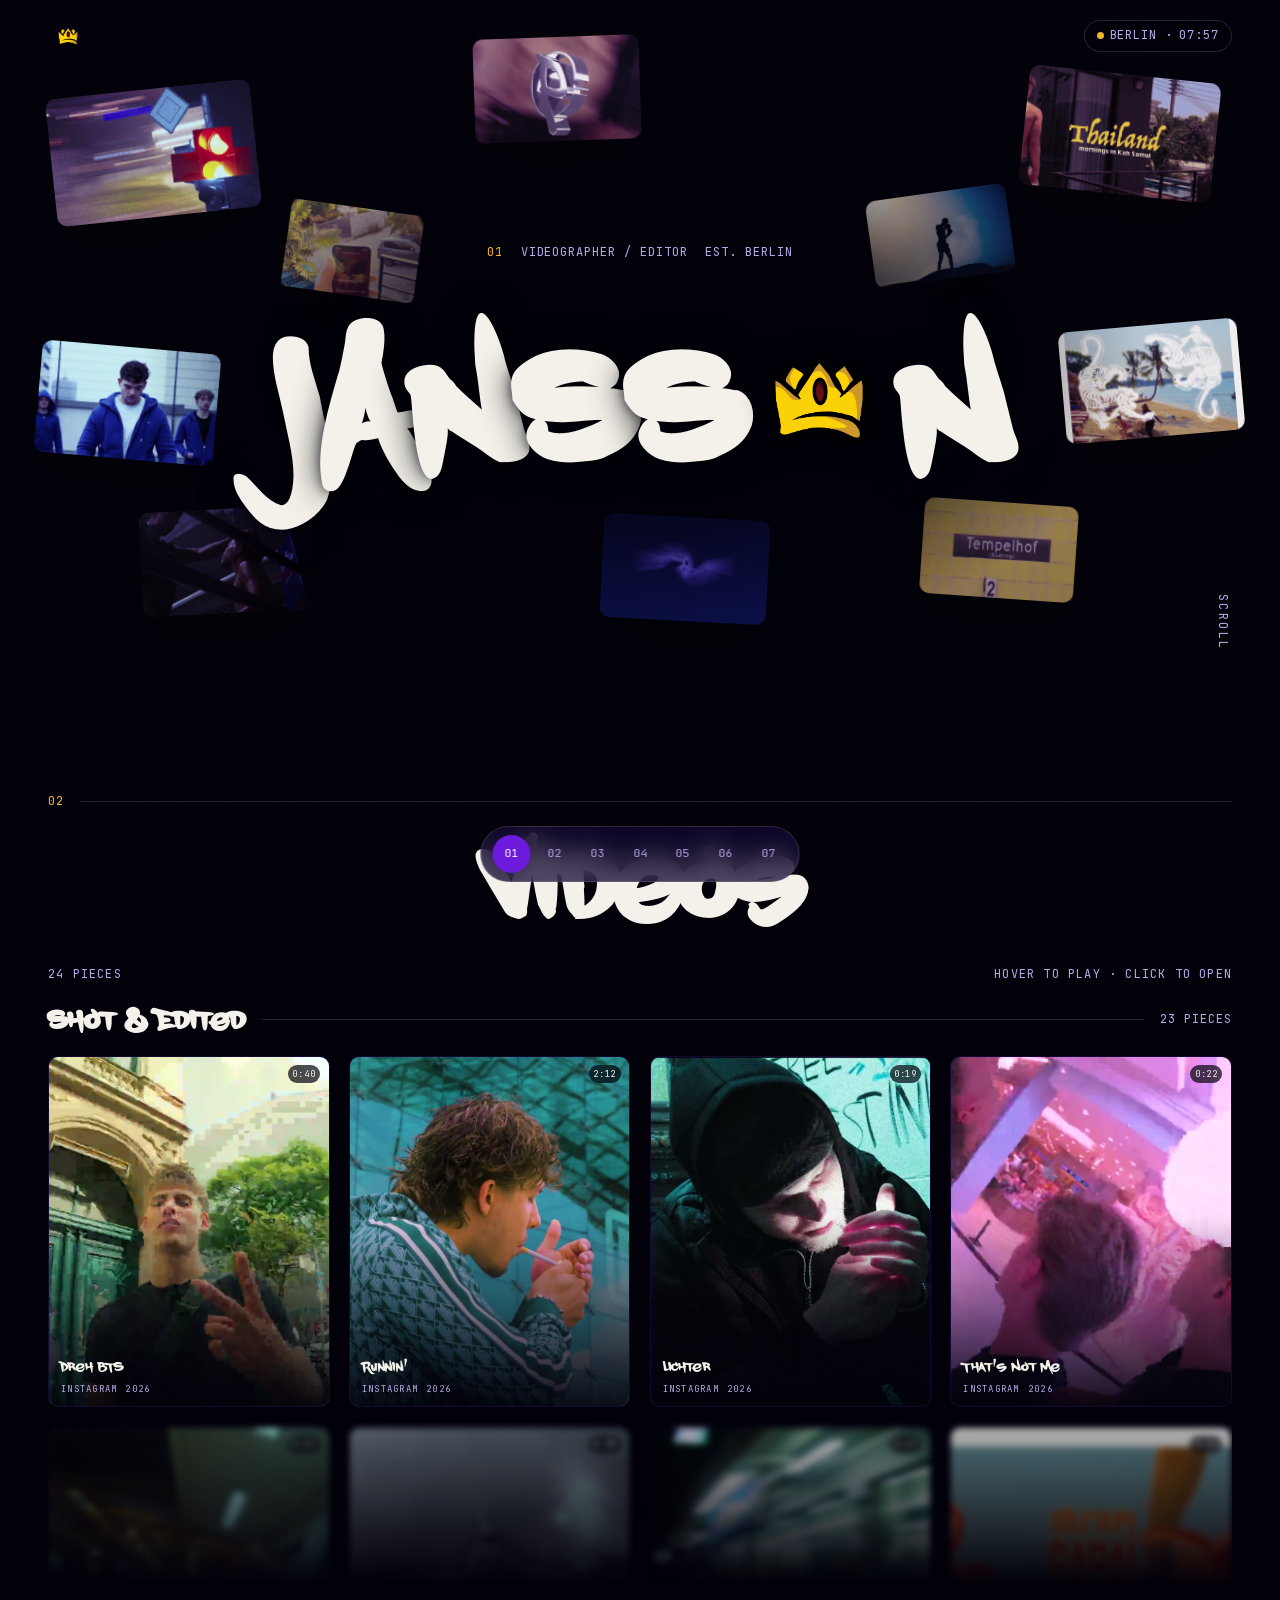
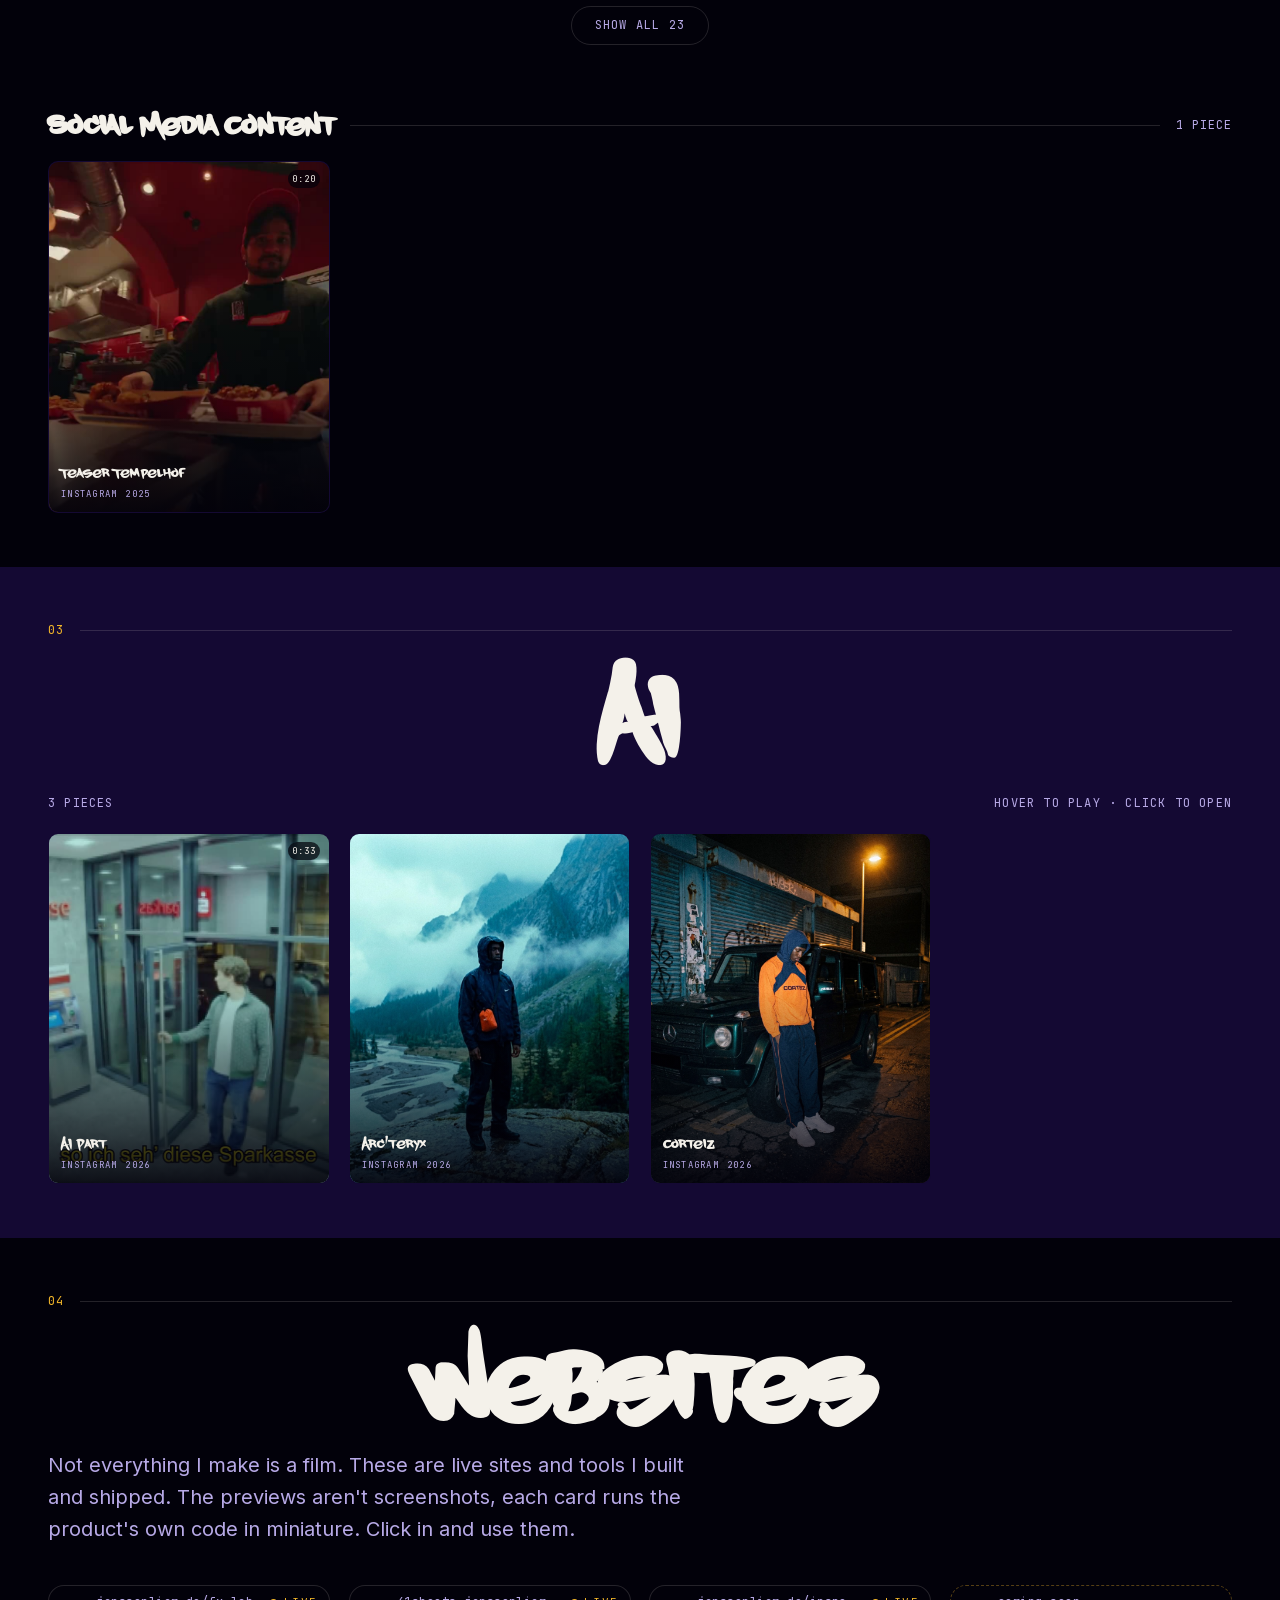
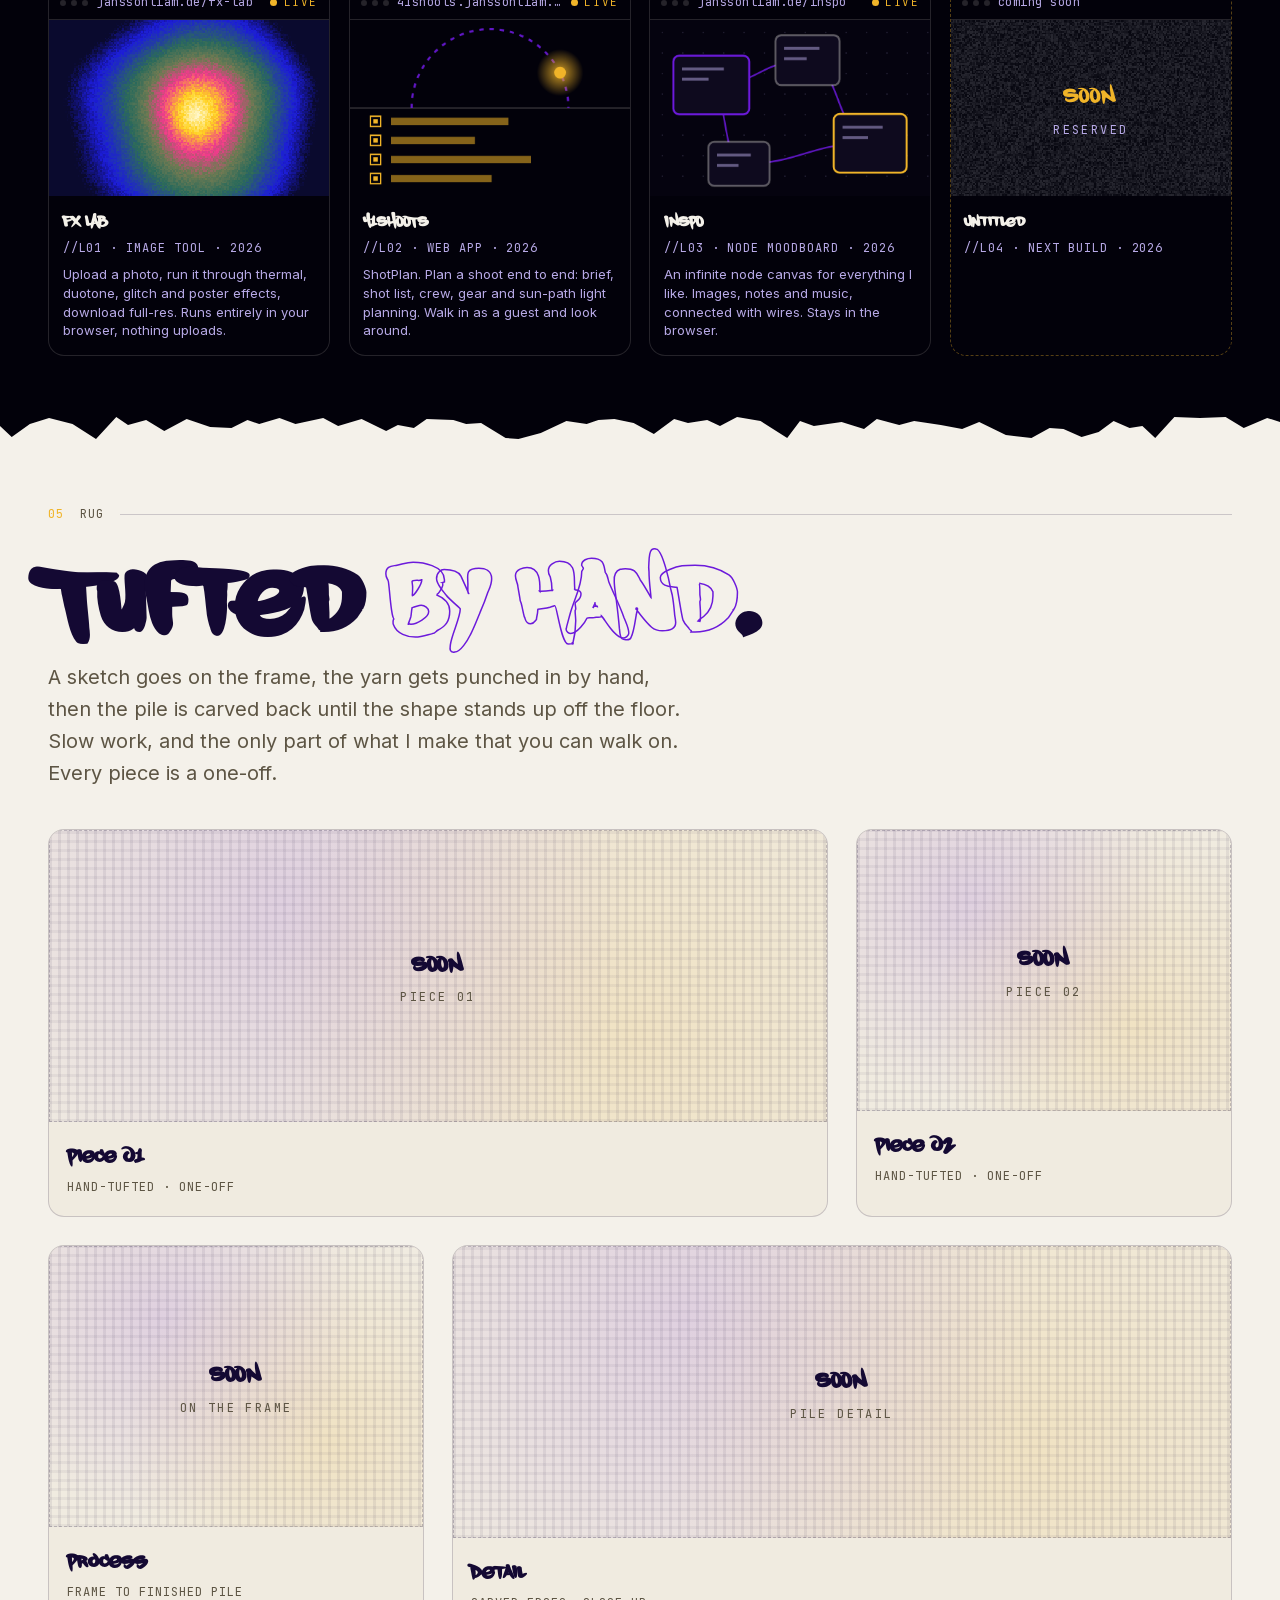
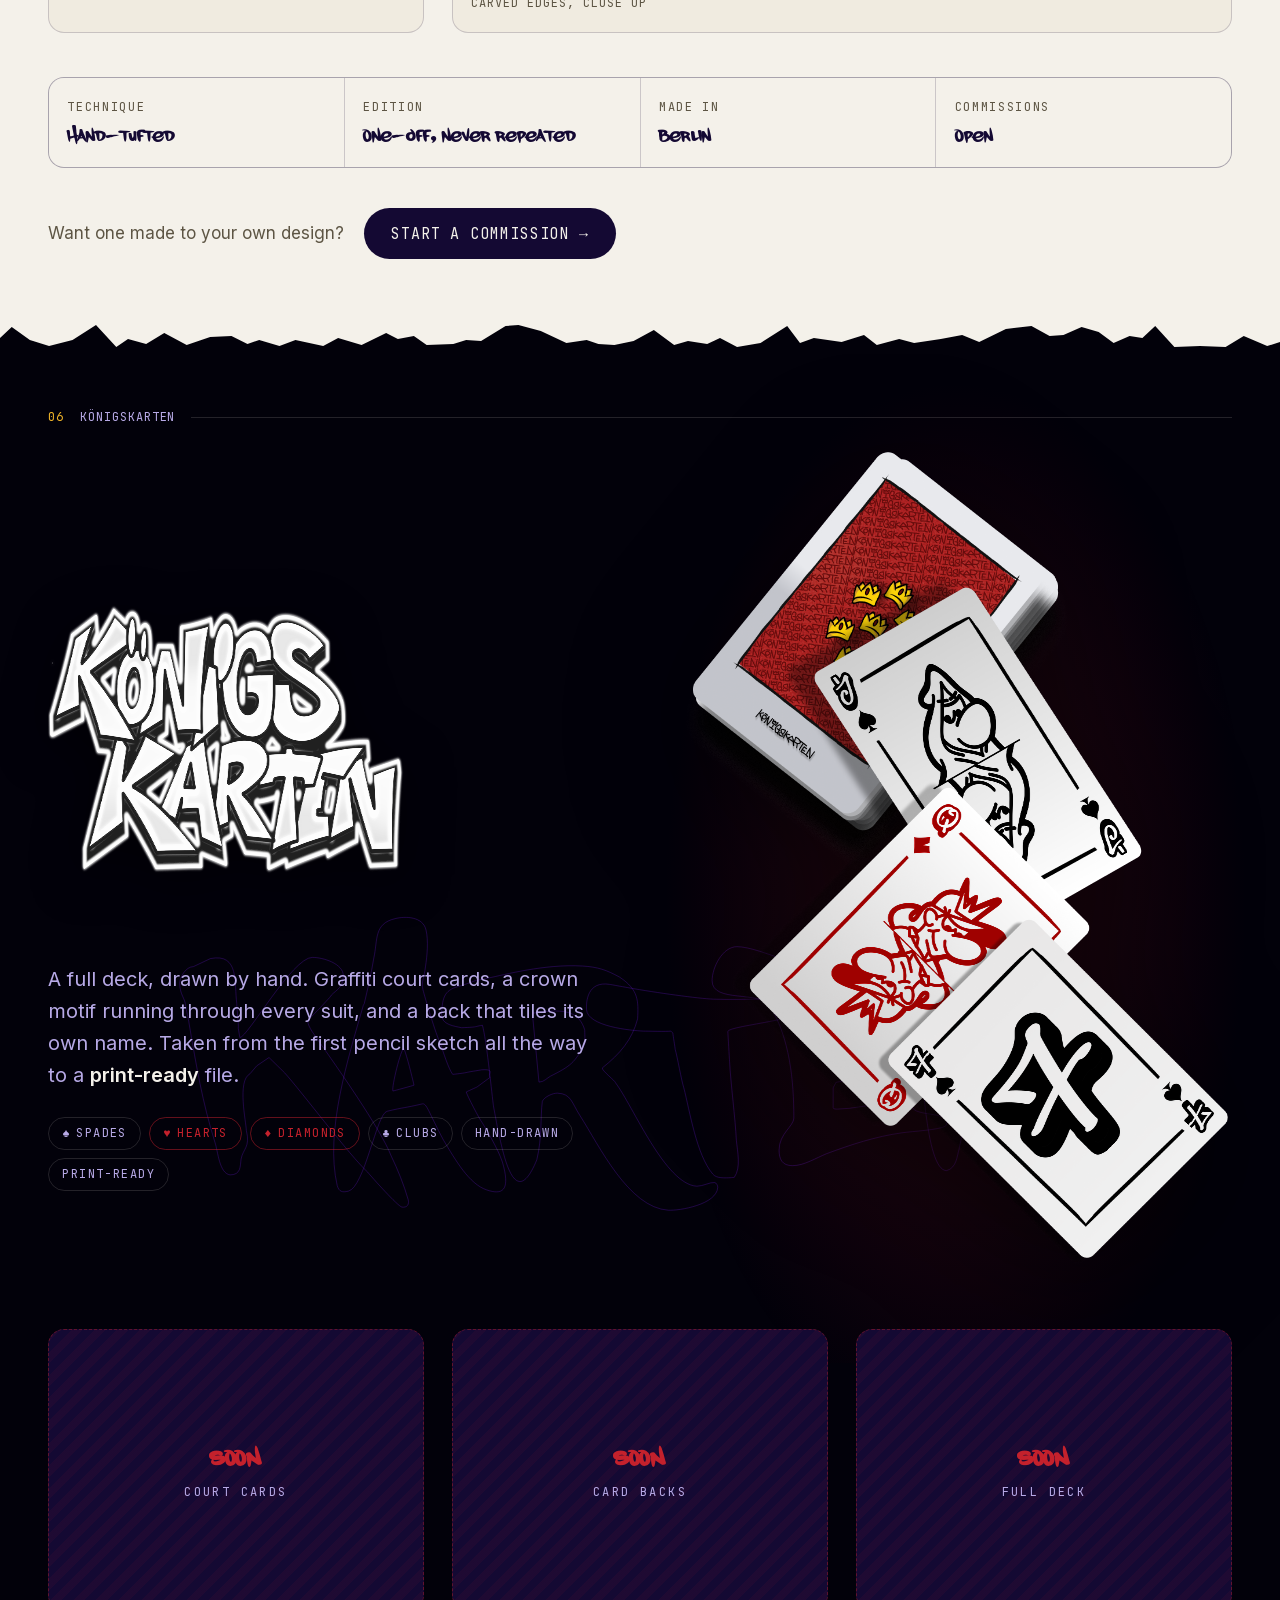
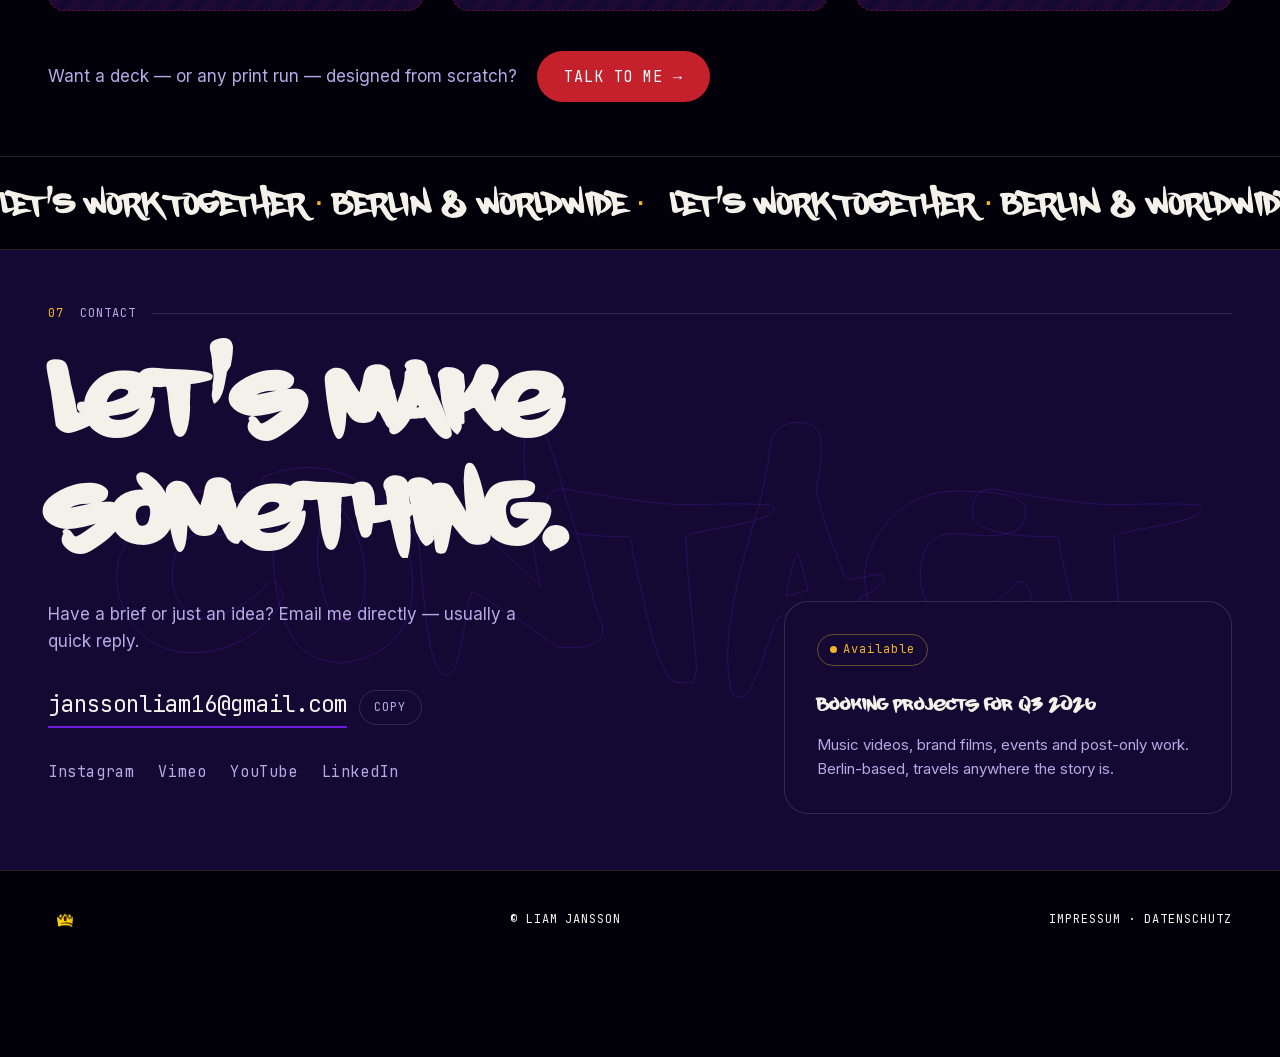
==== commit ff190a14: "Restructure the site, and fix the viewer that never opened The important fix: clicking any clip froz" ====
--- a/index.html
+++ b/index.html
@@ -64,7 +64,7 @@
       --font-mono:    'JetBrains Mono', ui-monospace, 'SF Mono', monospace;
 
       --fs-mega:    clamp(4rem, 14.5vw, 13rem);
-      --fs-display: clamp(3rem, 9vw, 7.5rem);
+      --fs-display: clamp(1.9rem, 9vw, 7.5rem);   /* the 3rem floor beat 9vw on a phone */
       --fs-h2:      clamp(2rem, 4.5vw, 3.75rem);
       --fs-h3:      1.375rem;
       --fs-body-lg: 1.25rem;
@@ -75,6 +75,7 @@
       /* MOTION — enter/exit ride ease-out, on-screen moves ride in-out */
       --eo:  cubic-bezier(0.23, 1, 0.32, 1);       /* out-quint  */
       --eio: cubic-bezier(0.645, 0.045, 0.355, 1);  /* in-out-cubic */
+      --eo-expo: cubic-bezier(0.16, 1, 0.3, 1);     /* out-expo — long travel */
       --dur-fast: 0.15s;
       --dur:      0.28s;
       --dur-slow: 0.6s;
@@ -125,7 +126,10 @@
     }
     #loader.out { transform: translateY(-100%); }
     #loader.gone { display: none; }
-    #loader .crown { width: clamp(48px, 7vw, 84px); opacity: 0; animation: crownIn 0.4s var(--eo) 0.1s forwards; }
+    #loader .load-mark img {
+      display: block; width: clamp(48px, 7vw, 84px);
+      opacity: 0; animation: crownIn 0.4s var(--eo) 0.1s forwards;
+    }
     #loader .count { font-family: var(--font-mono); font-size: clamp(1rem, 2vw, 1.35rem); color: var(--text-mut); letter-spacing: 0.15em; }
     #loader .count b { color: var(--gold); font-weight: 500; }
     @keyframes crownIn { from { opacity: 0; transform: scale(0.9) translateY(8px); } to { opacity: 1; transform: none; } }
@@ -187,6 +191,7 @@
       transition: background-color var(--dur-fast) ease, color var(--dur-fast) ease;
       transform-origin: bottom center; will-change: transform;
     }
+    .dock a[hidden] { display: none; }   /* author display beats the UA [hidden] rule */
     .dock a:hover { color: var(--cream); }
     .dock a.active { background: var(--purple); color: #fff; }
     .dock a .tip {
@@ -202,11 +207,13 @@
     section { position: relative; }
     .inner {
       max-width: var(--max-w); margin: 0 auto;
-      padding: clamp(5rem, 12vh, 9rem) var(--gutter);
+      /* was clamp(5rem, 12vh, 9rem) — about 200px of empty band top and
+         bottom of every section, ~1.7 screens of the page spent on padding. */
+      padding: clamp(2.25rem, 6vh, 4.5rem) var(--gutter);
       position: relative; z-index: 2;
     }
     .eyebrow {
-      display: flex; align-items: center; gap: 1rem; margin-bottom: 2.5rem;
+      display: flex; align-items: center; gap: 1rem; margin-bottom: 1.25rem;
       font-family: var(--font-mono); font-size: var(--fs-label);
       letter-spacing: 0.08em; text-transform: uppercase; color: var(--text-mut);
     }
@@ -221,7 +228,7 @@
     /* giant background word */
     .bg-word {
       position: absolute; top: 50%; left: 50%; transform: translate(-50%,-50%);
-      font-family: var(--font-display); font-size: clamp(8rem, 24vw, 22rem);
+      font-family: var(--font-display); font-size: clamp(5rem, 24vw, 22rem);
       color: transparent; -webkit-text-stroke: 1px rgba(108,26,219,0.28);
       white-space: nowrap; pointer-events: none; user-select: none; z-index: 0;
     }
@@ -324,40 +331,10 @@
     }
     @keyframes hintDrift { 0%,100% { transform: translateY(0); } 50% { transform: translateY(10px); } }
 
-    /* ============ 02 SHOWREEL (the TV stays — it's signature) ============ */
-    #showreel { overflow: hidden; }
-    .reel-stage { position: relative; max-width: 980px; margin: 0 auto; }
-    .tv { position: relative; width: 100%; max-width: 850px; margin: 0 auto; }
-    .tv-img { width: 100%; position: relative; z-index: 2; pointer-events: none; }
-    .tv-crown { position: absolute; z-index: 3; width: 42%; top: -22%; right: -12%; pointer-events: none; }
-    .tv-screen {
-      /* aligned to the png's transparent opening (alpha bbox: 12.9/16.7/57.5/60.2) + slight bleed */
-      position: absolute; z-index: 1; top: 16.2%; left: 12.5%; width: 58.4%; height: 61.2%;
-      overflow: hidden; border-radius: 50% / 6%; background: #000; cursor: pointer;
-    }
-    .tv-screen video { width: 100%; height: 100%; object-fit: cover; }
-    #static-canvas { position: absolute; inset: 0; width: 100%; height: 100%; opacity: 0.9; transition: opacity 0.5s ease; }
-    .tv-unmute {
-      position: absolute; inset: auto 0 12% 0; margin: 0 auto; width: max-content;
-      font-family: var(--font-mono); font-size: var(--fs-label); letter-spacing: 0.1em; text-transform: uppercase;
-      background: var(--gold); color: var(--ink); padding: 0.7em 1.6em; border-radius: var(--pill);
-      transition: transform var(--dur-fast) var(--eo);
-    }
-    .tv-unmute:hover { transform: scale(1.06); }
-    .tv-unmute:active { transform: scale(0.97); }
-    .reel-meta {
-      display: flex; justify-content: space-between; gap: 1rem; flex-wrap: wrap;
-      margin-top: 1.5rem; font-family: var(--font-mono); font-size: var(--fs-label);
-      letter-spacing: 0.08em; text-transform: uppercase; color: var(--text-mut);
-    }
-    .orbit-badge { position: absolute; top: -70px; right: -30px; width: 130px; z-index: 4; animation: orbitSpin 18s linear infinite; pointer-events: none; }
-    .orbit-badge text { font-family: var(--font-mono); font-size: 11.5px; letter-spacing: 2.5px; fill: var(--gold); }
-    @keyframes orbitSpin { to { transform: rotate(360deg); } }
-
     /* ============ 03 WORK GRID (04 AI WORK shares these styles) ============ */
     .work-display-title {
       font-family: var(--font-display); font-size: var(--fs-display); line-height: 0.95;
-      margin-bottom: 2.5rem;
+      margin-bottom: 1.5rem;
     }
     .work-display-title em { font-style: normal; color: transparent; -webkit-text-stroke: 1.5px var(--purple); }
     .work-controls { display: flex; justify-content: space-between; gap: 1rem; flex-wrap: wrap; margin-bottom: 2.5rem; }
@@ -430,15 +407,20 @@
       max-width: 56ch; color: var(--text-mut); font-size: var(--fs-body-lg);
       margin: -1rem 0 2.5rem;
     }
-    .lab-grid { display: grid; grid-template-columns: repeat(2, 1fr); gap: clamp(1rem, 2.5vw, 2rem); }
+    /* Small cards: more per row, and every bit of chrome scaled down with
+       them so a narrow card doesn't read as a big card that got squeezed. */
+    .lab-grid {
+      display: grid; grid-template-columns: repeat(auto-fill, minmax(240px, 1fr));
+      gap: clamp(0.7rem, 1.5vw, 1.15rem);
+    }
     .lab-card {
       display: flex; flex-direction: column; border-radius: var(--radius); overflow: hidden;
       background: var(--night); border: 1px solid var(--line);
       transition: transform var(--dur) var(--eo), box-shadow var(--dur) ease, border-color var(--dur) ease;
     }
-    .lab-chrome { display: flex; align-items: center; gap: 0.75rem; padding: 0.7rem 1rem; border-bottom: 1px solid var(--line); }
+    .lab-chrome { display: flex; align-items: center; gap: 0.5rem; padding: 0.45rem 0.7rem; border-bottom: 1px solid var(--line); }
     .lab-dots { display: flex; gap: 5px; }
-    .lab-dots i { width: 9px; height: 9px; border-radius: 50%; background: var(--line); }
+    .lab-dots i { width: 6px; height: 6px; border-radius: 50%; background: var(--line); }
     .lab-url {
       font-family: var(--font-mono); font-size: var(--fs-label); letter-spacing: 0.04em;
       color: var(--text-mut); flex: 1; white-space: nowrap; overflow: hidden; text-overflow: ellipsis;
@@ -452,17 +434,17 @@
     .lab-view canvas { width: 100%; height: 100%; display: block; }
     .lab-view canvas.px { image-rendering: pixelated; } /* thermal cams are chunky on purpose */
     .lab-open {
-      position: absolute; right: 0.9rem; bottom: 0.9rem; padding: 0.55em 1.2em; border-radius: var(--pill);
+      position: absolute; right: 0.6rem; bottom: 0.6rem; padding: 0.4em 0.95em; border-radius: var(--pill);
       background: var(--gold); color: var(--ink); font-family: var(--font-mono); font-size: var(--fs-label);
       letter-spacing: 0.08em; text-transform: uppercase;
       opacity: 0; transform: translateY(6px);
       transition: opacity var(--dur-fast) ease, transform var(--dur) var(--eo);
     }
     @media (hover: none) { .lab-open { opacity: 1; transform: none; } } /* touch: affordance always on */
-    .lab-info { padding: 1.1rem 1.25rem 1.3rem; }
-    .lab-title { font-family: var(--font-display); font-size: var(--fs-h3); letter-spacing: 0.01em; }
+    .lab-info { padding: 0.75rem 0.85rem 0.9rem; }
+    .lab-title { font-family: var(--font-display); font-size: 1.05rem; letter-spacing: 0.01em; }
     .lab-meta { font-family: var(--font-mono); font-size: var(--fs-label); letter-spacing: 0.08em; text-transform: uppercase; color: var(--text-mut); margin-top: 0.3rem; }
-    .lab-desc { color: var(--text-mut); font-size: var(--fs-small); margin-top: 0.55rem; max-width: 46ch; }
+    .lab-desc { color: var(--text-mut); font-size: 0.8125rem; line-height: 1.45; margin-top: 0.4rem; }
     @media (hover: hover) and (pointer: fine) {
       .lab-card:hover { transform: translateY(-6px); box-shadow: var(--shadow-pop); border-color: rgba(240,180,41,0.45); }
       .lab-card:hover .lab-open { opacity: 1; transform: none; }
@@ -742,6 +724,25 @@
       .tv { max-width: 560px; }
     }
     @media (max-width: 620px) {
+      /* 20px lead paragraphs are heavy at this width — match body size */
+      :root { --fs-body-lg: 1.0625rem; }
+
+      /* Websites: two per row. At ~165px wide the domain line and the
+         description have nowhere to go, so they drop out and the card becomes
+         preview + title + meta. The LIVE dot stays, its label doesn't. */
+      .lab-grid { grid-template-columns: repeat(2, 1fr); gap: 0.55rem; }
+      .lab-chrome { padding: 0.35rem 0.45rem; gap: 0.35rem; }
+      .lab-url { display: none; }
+      .lab-dots i { width: 5px; height: 5px; }
+      .lab-live { margin-left: auto; gap: 0; font-size: 0; }
+      .lab-live i { width: 6px; height: 6px; }
+      .lab-info { padding: 0.5rem 0.55rem 0.6rem; }
+      .lab-title { font-size: 0.82rem; line-height: 1.15; }
+      .lab-meta { font-size: 0.5625rem; letter-spacing: 0.06em; margin-top: 0.2rem; }
+      .lab-desc { display: none; }
+      .lab-open { right: 0.4rem; bottom: 0.4rem; padding: 0.35em 0.75em; font-size: 0.5625rem; }
+      .lab-lead { margin-bottom: 1.5rem; font-size: var(--fs-small); }
+
       .work-grid { grid-template-columns: 1fr; }
       .rug-grid { grid-template-columns: 1fr; }
       .rug-card.wide { grid-column: auto; }
@@ -780,20 +781,33 @@
        table in JS (x/y/size/rot/depth) and kept out of a centre exclusion
        zone so the name always reads clean. ═══════════════ */
     #home {
-      min-height: 100svh; display: flex; align-items: center; justify-content: center;
+      /* Not a full screen: at 100svh the landing filled the viewport exactly and
+         gave no sign anything followed. 82svh lets the next section peek, and
+         the tile field still clears the wordmark at every width tested —
+         collisions only start below ~72svh. */
+      min-height: 82svh; display: flex; align-items: center; justify-content: center;
       overflow: hidden; position: relative;
     }
     .stage { position: absolute; inset: 0; z-index: 0; pointer-events: none; }
     .stage-tile {
       position: absolute; display: block; border-radius: var(--radius-sm); overflow: hidden;
-      background: var(--ink); pointer-events: auto; cursor: pointer;
+      background: var(--ink); pointer-events: auto; cursor: default;
       box-shadow: 0 18px 50px rgba(0,0,0,0.55);
-      opacity: 0; transform: scale(0.86) rotate(var(--rot));
-      transition: opacity 0.9s var(--eo), transform 0.9s var(--eo), box-shadow var(--dur) ease;
-      transition-delay: calc(var(--i) * 60ms);
+      /* entrance: every tile starts off-stage on its own outward vector
+         (--fx/--fy, written by JS from where it sits) and converges inward to
+         rest. transform only — the mouse parallax writes the separate
+         `translate` property, so the two compose instead of fighting.
+         Per-property delays: the stagger must not reach box-shadow, or the
+         hover glow would lag by up to half a second. */
+      opacity: 0;
+      transform: translate3d(var(--fx, 0), var(--fy, 0), 0) scale(0.92) rotate(calc(var(--rot) * 2.4));
+      transition:
+        opacity    0.5s  var(--eo)      calc(var(--i) * 55ms),
+        transform  1.05s var(--eo-expo) calc(var(--i) * 55ms),
+        box-shadow var(--dur) ease 0s;
       will-change: transform;
     }
-    body.loaded .stage-tile { opacity: 1; transform: scale(1) rotate(var(--rot)); }
+    .stage.in .stage-tile { opacity: 1; transform: translate3d(0,0,0) scale(1) rotate(var(--rot)); }
     .stage-tile img, .stage-tile video {
       width: 100%; height: 100%; object-fit: cover; display: block;
       filter: saturate(1.02) brightness(0.94);
@@ -821,7 +835,46 @@
       .stage-tile:hover::after { opacity: 0; }
       .stage-tile:hover .stage-cap { opacity: 1; transform: none; }
     }
-    .stage-tile:focus-visible { outline: 2px solid var(--gold); outline-offset: 3px; z-index: 5; }
+
+    /* ── Phone landing: two counter-sliding strips. Positioned so each band
+       sits 24px off the text block, the same spacing the scattered field
+       used. Masked at both ends so they fade out rather than cut. ── */
+    .pstrip {
+      position: absolute; left: 0; width: 100%; overflow: hidden;
+      pointer-events: none;
+      -webkit-mask-image: linear-gradient(90deg, transparent, #000 11%, #000 89%, transparent);
+              mask-image: linear-gradient(90deg, transparent, #000 11%, #000 89%, transparent);
+      opacity: 0;
+      transition: opacity 0.7s var(--eo), transform 1.05s var(--eo-expo);
+    }
+    /* Anchored to the centre, not to a percentage of the section, so the
+       24px gaps hold whatever height the landing is given.
+       55px = half the eyebrow+wordmark block, 95px = a strip. */
+    .pstrip { height: 95px; }
+    /* +36px = half the topbar's 72px. The topbar only eats space at the top,
+       so a centred composition has equal margins but unequal *clear* space;
+       shifting by half the overlap evens the visible gaps. */
+    .pstrip-a { top: calc(50% - 138px); transform: translateX(-38%); }
+    .pstrip-b { top: calc(50% + 115px); transform: translateX(38%); }
+    .stage.in .pstrip { opacity: 1; transform: translateX(0); }
+    .pstrip-track { display: flex; gap: 10px; width: max-content; will-change: transform; }
+    .pstrip-a .pstrip-track { animation: pslideA 54s linear infinite; }
+    .pstrip-b .pstrip-track { animation: pslideB 66s linear infinite; }
+    @keyframes pslideA { to   { transform: translateX(-50%); } }
+    @keyframes pslideB { from { transform: translateX(-50%); } }
+    .pcell {
+      flex: 0 0 auto; position: relative; width: 152px; aspect-ratio: 16 / 10;
+      border-radius: var(--radius-sm); overflow: hidden; background: var(--ink);
+      box-shadow: 0 10px 26px rgba(0,0,0,0.5);
+    }
+    .pcell img, .pcell video { width: 100%; height: 100%; object-fit: cover; display: block; }
+    .pcell video { position: absolute; inset: 0; opacity: 0; transition: opacity 0.4s ease; }
+    .pcell.playing video { opacity: 1; }
+    .pcell::after {
+      content: ""; position: absolute; inset: 0; pointer-events: none;
+      background: var(--purple); mix-blend-mode: color; opacity: 0.2;
+    }
+
 
     /* the name sits above the field, with a soft well behind it so the
        wordmark never fights a bright frame */
@@ -854,7 +907,6 @@
       filter: drop-shadow(0 2px 14px rgba(2,1,10,0.6));
     }
     .home-name:hover .crown-o { transform: translateY(0.16em) rotate(-12deg); }
-    .home-ctas { display: flex; gap: 1rem; justify-content: center; align-items: center; flex-wrap: wrap; margin-top: clamp(1.5rem, 3vw, 2.5rem); pointer-events: auto; }
 
     /* ═══════════════ V3 — CATEGORY RAIL ═══════════════
        One card per discipline, each playing a real clip under its name.
@@ -928,6 +980,118 @@
       padding: 0.2em 0.5em; border-radius: var(--pill); backdrop-filter: blur(6px);
     }
     .idx-card.hidden { display: none; }
+
+    /* ── lightbox filmstrip: on a wide screen the neighbouring images sit
+       either side of the current one and can be clicked; on a phone there is
+       no room beside it, so they become a strip underneath. ── */
+    /* components.css puts the overlays at z-index 90, but the dock sits at 200
+       and was floating over both the lightbox and the video player. */
+    /* ids, because components.css loads after this block and would otherwise
+       win on equal specificity */
+    #viewer, #lightbox { z-index: var(--z-modal); }
+    /* Flex and grid items default to min-width:auto and refuse to shrink below
+       their intrinsic size. The frame takes its width from height x aspect
+       ratio, so without this the rail grew to 993px inside a 390px screen and
+       everything slid off the right edge. */
+    .lb-stage > * { min-width: 0; }
+    .lb-rail { --peek-reserve: calc(2 * (clamp(70px, 10vw, 140px) + clamp(0.5rem, 1.4vw, 1.1rem))); }
+    .lb-rail .lb-frame {
+      min-width: 0;
+      max-width: calc(100% - var(--peek-reserve));
+    }
+    .lb-rail {
+      display: flex; align-items: center; justify-content: center;
+      gap: clamp(0.5rem, 1.4vw, 1.1rem); height: 100%; min-height: 0; width: 100%;
+    }
+    .lb-peek {
+      flex: 0 0 auto; width: clamp(70px, 10vw, 140px);
+      border-radius: var(--radius-sm); overflow: hidden; background: #000;
+      opacity: 0.38; cursor: pointer;
+      transition: opacity var(--dur) ease, transform var(--dur) var(--eo);
+    }
+    .lb-peek img { width: 100%; aspect-ratio: 1 / 1; object-fit: cover; display: block; }
+    .lb-peek[hidden] { display: none; }
+    @media (hover: hover) and (pointer: fine) {
+      .lb-peek:hover { opacity: 0.85; transform: scale(1.04); }
+    }
+    /* The rest of the set, under the image. Centred while it fits, scrollable
+       once it doesn't. */
+    .lb-strip {
+      display: flex; gap: 0.4rem; overflow-x: auto;
+      width: fit-content; max-width: 100%; margin-inline: auto;
+      padding: 0.15rem; scrollbar-width: none;
+    }
+    .lb-strip::-webkit-scrollbar { display: none; }
+    .lb-thumb {
+      flex: 0 0 auto; width: 54px; aspect-ratio: 1; border-radius: 6px;
+      overflow: hidden; opacity: 0.45; border: 1px solid transparent; cursor: pointer;
+      transition: opacity var(--dur-fast) ease, border-color var(--dur-fast) ease;
+    }
+    .lb-thumb img { width: 100%; height: 100%; object-fit: cover; display: block; }
+    .lb-thumb.on { opacity: 1; border-color: var(--gold); }
+    @media (hover: hover) and (pointer: fine) {
+      .lb-thumb:hover { opacity: 0.8; }
+    }
+    @media (max-width: 860px) {
+      .lb-peek { display: none; }        /* no room beside the image */
+      .lb-rail { --peek-reserve: 0px; }  /* ...so stop reserving room for them */
+      .lb-thumb { width: 46px; }
+      /* Fill the space and let the image letterbox itself, rather than holding
+         a fixed-ratio black box the picture sits inside. */
+      .lb-rail .lb-frame {
+        width: 100%; height: 100%; aspect-ratio: auto;
+        background: transparent; box-shadow: none;
+      }
+      .lb-rail .lb-frame img { background: transparent; }
+    }
+
+    /* ── Videos: named runs, and the client runs nested under Social ── */
+    /* section title sits centred over the runs; the eyebrow keeps the number
+       and the rule, so the word is not said twice */
+    .videos-title { text-align: center; }
+    .vgroup { margin-bottom: clamp(2.75rem, 5vw, 4.5rem); }
+    .vgroup:last-of-type { margin-bottom: 0; }
+    .vgroup-head { display: flex; align-items: center; gap: 1rem; margin-bottom: 1.25rem; }
+    .vgroup-name {
+      font-family: var(--font-display); font-size: clamp(1.35rem, 3vw, 2rem);
+      line-height: 1; letter-spacing: 0.01em; color: var(--cream);
+    }
+    .vgroup-rule { flex: 1; height: 1px; background: var(--line); }
+    .vgroup-n { color: var(--text-mut); white-space: nowrap; }
+    .vsub { margin-bottom: clamp(1.75rem, 3vw, 2.5rem); }
+    .vsub:last-child { margin-bottom: 0; }
+    .vsub-name {
+      display: flex; align-items: center; gap: 0.6rem;
+      color: var(--gold); margin-bottom: 0.85rem;
+    }
+    .vsub-name span {
+      color: var(--text-mut); border: 1px solid var(--line); border-radius: var(--pill);
+      padding: 0.15em 0.65em; font-size: 0.92em; letter-spacing: 0.06em;
+    }
+    .vgroup-more {
+      display: block; margin: 1.35rem auto 0;
+      font-family: var(--font-mono); font-size: var(--fs-label);
+      letter-spacing: 0.1em; text-transform: uppercase; color: var(--text-mut);
+      border: 1px solid var(--line); border-radius: var(--pill); padding: 0.75em 1.9em;
+      transition: color var(--dur-fast) ease, border-color var(--dur-fast) ease,
+                  transform var(--dur-fast) var(--eo);
+    }
+    /* the run is cut mid-row and faded out, with the row behind blurred back,
+       so the edge reads as "more below" rather than as the end of the work */
+    .idx-grid.clipped {
+      overflow: hidden;
+      -webkit-mask-image: linear-gradient(to bottom, #000 calc(100% - var(--fade, 80px)), transparent 100%);
+              mask-image: linear-gradient(to bottom, #000 calc(100% - var(--fade, 80px)), transparent 100%);
+    }
+    .idx-card.peek { filter: blur(3px); opacity: 0.7; pointer-events: none; }
+    /* author `display` would otherwise beat the UA rule for [hidden] */
+    .vgroup-more[hidden] { display: none; }
+    .vgroup-more:hover { color: var(--gold); border-color: rgba(240,180,41,0.45); }
+    .vgroup-more:active { transform: scale(0.97); }
+    /* unfolded cards rise in behind the button that asked for them. No
+       forwards fill — the hover lift owns transform once this settles. */
+    @keyframes unveilIn { from { opacity: 0; transform: translateY(10px); } to { opacity: 1; transform: none; } }
+    .idx-card.unveil { animation: unveilIn 0.5s var(--eo) backwards; animation-delay: calc(var(--u) * 35ms); }
     @media (hover: hover) and (pointer: fine) {
       .idx-card:hover { transform: translateY(-5px); box-shadow: var(--shadow); border-color: rgba(240,180,41,0.4); }
     }
@@ -954,10 +1118,24 @@
       .idx-grid, .idx-grid.stills { grid-template-columns: repeat(2, 1fr); }
       .rail { grid-auto-columns: minmax(132px, 1fr); }
       .rail-card { aspect-ratio: 3/4; }
-      .home-name { font-size: clamp(3.2rem, 17vw, 5rem); padding-left: 0.22em; }
+      .home-name {
+        font-size: clamp(3.2rem, 17vw, 5rem); padding-left: 0.22em;
+        /* Optical, not geometric: the box measures centred between the eyebrow
+           and the strip below, but the crown-O is translated down 0.16em, so
+           the wordmark's visual mass reads low. Transform, so the block height
+           and its centring are untouched. */
+        transform: translateY(-5px);
+      }
+      /* the strip composition is ~350px tall; a full-height landing left a
+         void above and below it. padding-top clears the fixed topbar, and
+         moves the flex-centred wordmark down by half of it to match the
+         strips' shift. */
+      #home { min-height: 60svh; padding-top: 72px; }
     }
     @media (prefers-reduced-motion: reduce) {
       .stage-tile { opacity: 1 !important; transform: rotate(var(--rot)) !important; }
+      .pstrip { opacity: 1 !important; transform: none !important; overflow-x: auto; }
+      .pstrip-track { animation: none !important; }
       .stage-tile video, .rail-card video, .idx-card video { display: none; }
     }
 </style>
@@ -981,13 +1159,12 @@
 
   <nav class="dock" aria-label="Sections">
     <a href="#home"    data-sec="home"><span>01</span><span class="tip">Home</span></a>
-    <a href="#reel"    data-sec="reel"><span>02</span><span class="tip">Showreel</span></a>
-    <a href="#work"    data-sec="work"><span>03</span><span class="tip">Work</span></a>
-    <a href="#stills"  data-sec="stills"><span>04</span><span class="tip">Photo</span></a>
-    <a href="#lab"     data-sec="lab"><span>05</span><span class="tip">Lab</span></a>
-    <a href="#rugs"    data-sec="rugs"><span>06</span><span class="tip">Rugs</span></a>
-    <a href="#koenigskarten" data-sec="koenigskarten"><span>07</span><span class="tip">Königskarten</span></a>
-    <a href="#contact" data-sec="contact"><span>08</span><span class="tip">Contact</span></a>
+    <a href="#videos"  data-sec="videos"><span>02</span><span class="tip">Videos</span></a>
+    <a href="#ai"      data-sec="ai"><span>03</span><span class="tip">AI</span></a>
+    <a href="#lab"     data-sec="lab"><span>04</span><span class="tip">Websites</span></a>
+    <a href="#rugs"    data-sec="rugs"><span>05</span><span class="tip">Rug</span></a>
+    <a href="#koenigskarten" data-sec="koenigskarten"><span>06</span><span class="tip">Königskarten</span></a>
+    <a href="#contact" data-sec="contact"><span>07</span><span class="tip">Contact</span></a>
   </nav>
 
   <!-- ── 01 Landing — wordmark centre, work scattered around it ── -->
@@ -1002,66 +1179,43 @@
       <h1 class="home-name" aria-label="Jansson">
         <span class="ch" style="--i:0">J</span><span class="ch" style="--i:1">A</span><span class="ch" style="--i:2">N</span><span class="ch" style="--i:3">S</span><span class="ch" style="--i:4">S</span><span class="ch crown-wrap" style="--i:5"><img class="crown-o" src="crown.png" alt="O"></span><span class="ch" style="--i:6">N</span>
       </h1>
-      <div class="home-ctas">
-        <a href="#reel" class="btn btn-gold">▶ Showreel</a>
-        <a href="#work" class="btn-text">All work →</a>
-      </div>
     </div>
     <span class="scroll-hint mono" aria-hidden="true">SCROLL</span>
   </section>
 
-  <!-- ── 02 Showreel — the TV stays, it's the signature ── -->
-  <section id="reel" class="bg-ink">
+  <!-- ── 02 Videos — one index, three named runs. Each opens with two rows
+       and unfolds the rest behind a show-more, so the page stays short. ── -->
+  <section id="videos" class="bg-night">
     <div class="inner">
-      <div class="eyebrow"><span class="num">02</span><span>Showreel</span><span class="rule"></span></div>
-      <div class="reel-stage reveal">
-        <div class="tv">
-          <div class="tv-screen" id="tv-screen" role="button" tabindex="0" aria-label="Play showreel with sound">
-            <video id="reel-video" muted loop playsinline preload="metadata" poster="clips/posters/showreel.jpg">
-              <source src="clips/showreel.mp4" type="video/mp4">
-            </video>
-            <canvas id="static-canvas" aria-hidden="true"></canvas>
-            <button class="tv-unmute" id="tv-unmute" aria-label="Unmute and play">Press play</button>
-          </div>
-        </div>
+      <div class="eyebrow"><span class="num">02</span><span class="rule"></span></div>
+      <h2 class="work-display-title videos-title reveal">Videos</h2>
+      <div class="idx-head">
+        <span class="idx-count mono" id="videoCount"></span>
+        <span class="idx-count mono">Hover to play · click to open</span>
       </div>
+      <div id="videoGroups"></div>
     </div>
   </section>
 
-  <!-- ── 03 Work — one index. Category lives on the rail, not in the page
-       structure: six disciplines, each previewing a real clip. ── -->
-  <section id="work" class="bg-night">
+  <!-- ── 03 AI — generated work, video and stills in one run ── -->
+  <section id="ai" class="bg-ink">
     <div class="inner">
-      <div class="eyebrow"><span class="num">03</span><span>Work</span><span class="rule"></span></div>
-      <h2 class="work-display-title reveal">Everything that <em>moves</em>.</h2>
-      <div class="rail reveal" id="workRail" role="group" aria-label="Filter by discipline"></div>
+      <div class="eyebrow"><span class="num">03</span><span class="rule"></span></div>
+      <h2 class="work-display-title videos-title reveal">AI</h2>
       <div class="idx-head">
-        <span class="idx-count mono" id="workCount"></span>
+        <span class="idx-count mono" id="aiCount"></span>
         <span class="idx-count mono">Hover to play · click to open</span>
       </div>
-      <div class="idx-grid" id="workGrid"></div>
+      <div id="aiGrid"></div>
     </div>
   </section>
 
-  <!-- ── 04 Photography & stills ── -->
-  <section id="stills" class="bg-ink">
-    <div class="inner">
-      <div class="eyebrow"><span class="num">04</span><span>Photography &amp; Stills</span><span class="rule"></span></div>
-      <h2 class="work-display-title reveal">Everything that <em>doesn’t</em>.</h2>
-      <div class="rail reveal" id="stillRail" role="group" aria-label="Filter stills"></div>
-      <div class="idx-head">
-        <span class="idx-count mono" id="stillCount"></span>
-        <span class="idx-count mono">Click to open the set</span>
-      </div>
-      <div class="idx-grid stills" id="stillGrid"></div>
-    </div>
-  </section>
 
   <!-- ── 05 Lab ── -->
   <section id="lab" class="bg-night">
     <div class="inner">
-      <div class="eyebrow"><span class="num">05</span><span>The Lab</span><span class="rule"></span></div>
-      <h2 class="work-display-title reveal">I also <em>build</em>.</h2>
+      <div class="eyebrow"><span class="num">04</span><span class="rule"></span></div>
+      <h2 class="work-display-title videos-title reveal">Websites</h2>
       <p class="lab-lead reveal" style="--d:1">
         Not everything I make is a film. These are live sites and tools I built
         and shipped. The previews aren't screenshots, each card runs the
@@ -1079,7 +1233,7 @@
   </svg>
   <section id="rugs" class="bg-cream">
     <div class="inner">
-      <div class="eyebrow"><span class="num">06</span><span>Handmade Rugs</span><span class="rule"></span></div>
+      <div class="eyebrow"><span class="num">05</span><span>Rug</span><span class="rule"></span></div>
       <h2 class="work-display-title reveal">Tufted <em>by hand</em>.</h2>
       <p class="rug-lead reveal" style="--d:1">
         A sketch goes on the frame, the yarn gets punched in by hand, then the pile
@@ -1139,7 +1293,7 @@
   <section id="koenigskarten" class="bg-night">
     <span class="bg-word" aria-hidden="true">KARTEN</span>
     <div class="inner">
-      <div class="eyebrow"><span class="num">07</span><span>Königskarten</span><span class="rule"></span></div>
+      <div class="eyebrow"><span class="num">06</span><span>Königskarten</span><span class="rule"></span></div>
 
       <div class="kk-top">
         <div class="reveal">
@@ -1187,7 +1341,7 @@
   <section id="contact" class="bg-ink">
     <span class="bg-word" aria-hidden="true">CONTACT</span>
     <div class="inner">
-      <div class="eyebrow"><span class="num">08</span><span>Contact</span><span class="rule"></span></div>
+      <div class="eyebrow"><span class="num">07</span><span>Contact</span><span class="rule"></span></div>
       <h2 class="contact-headline reveal">
         <span class="w">Let's</span> <span class="w">make</span> <span class="w">something.</span>
       </h2>
@@ -1248,13 +1402,18 @@
     <button class="lb-arrow lb-prev" id="lbPrev" aria-label="Previous">←</button>
     <button class="lb-arrow lb-next" id="lbNext" aria-label="Next">→</button>
     <div class="lb-stage">
-      <div class="lb-frame">
-        <img id="lbImg" alt="">
+      <div class="lb-rail">
+        <button class="lb-peek" id="lbPeekPrev" aria-label="Previous image" hidden><img alt=""></button>
+        <div class="lb-frame">
+          <img id="lbImg" alt="">
+        </div>
+        <button class="lb-peek" id="lbPeekNext" aria-label="Next image" hidden><img alt=""></button>
       </div>
       <div class="v-meta">
         <h2 class="v-title" id="lbTitle"></h2>
         <p class="v-sub mono" id="lbSub"></p>
       </div>
+      <div class="lb-strip" id="lbStrip" aria-label="All images"></div>
     </div>
   </div>
 
@@ -1469,6 +1628,7 @@
       const loader = $("#loader");
       const finish = () => {
         document.body.classList.add("loaded");
+        dispatchEvent(new Event("site:ready"));
         loader.classList.add("out");
         setTimeout(() => loader.classList.add("gone"), 600);
       };
@@ -1552,48 +1712,6 @@
       tick(); setInterval(tick, 30000);
     })();
 
-    /* ============ TV SHOWREEL — static until pressed, guarded play ============ */
-    (() => {
-      const video = $("#reel-video"), screen = $("#tv-screen"),
-            unmute = $("#tv-unmute"), canvas = $("#static-canvas");
-      const ctx = canvas.getContext("2d");
-      let raf = null, playing = false;
-
-      function drawStatic() {
-        const w = canvas.offsetWidth | 0 || 2, h = canvas.offsetHeight | 0 || 2;
-        if (canvas.width !== w) canvas.width = w;
-        if (canvas.height !== h) canvas.height = h;
-        const img = ctx.createImageData(w, h), d = img.data;
-        for (let i = 0; i < d.length; i += 4) { const v = Math.random() * 255 | 0; d[i] = d[i+1] = d[i+2] = v; d[i+3] = 255; }
-        ctx.putImageData(img, 0, 0);
-        raf = requestAnimationFrame(drawStatic);
-      }
-      function stopStatic() { if (raf) cancelAnimationFrame(raf); raf = null; canvas.style.opacity = 0; }
-      if (!RM) drawStatic(); else canvas.style.opacity = 0.12;
-
-      // pre-buffer when the TV approaches the viewport
-      new IntersectionObserver((e, io) => {
-        if (e[0].isIntersecting) { video.preload = "auto"; video.load(); io.disconnect(); }
-      }, { rootMargin: "600px" }).observe(video);
-
-      // once running, pause reel + audio whenever the TV leaves the viewport
-      new IntersectionObserver(e => {
-        if (!playing) return;
-        if (e[0].isIntersecting) video.play().catch(() => {});
-        else video.pause();
-      }, { threshold: 0.15 }).observe(screen);
-
-      function activate() {
-        if (playing) { video.muted = !video.muted; return; }
-        video.muted = false;
-        const p = video.play();
-        if (p) p.then(() => { playing = true; stopStatic(); unmute.style.display = "none"; })
-               .catch(() => { unmute.textContent = "Tap again ▶"; });
-      }
-      screen.addEventListener("click", activate);
-      screen.addEventListener("keydown", e => { if (e.key === "Enter" || e.key === " ") { e.preventDefault(); activate(); } });
-    })();
-
     /* WORK GRID handler removed: the grid now renders from portfolio/app.js.
        It also matched .filter-pill globally, which would have double-bound
        the new filters. */
@@ -1617,44 +1735,40 @@
   <script src="portfolio/posts.js"></script>
   <script>
   /* ═══════════════════════════════════════════════════════════════════
-     JANSSON v3 — landing stage, category rails, unified index.
+     JANSSON v3 — landing stage, grouped video index, stills rail.
 
      TAXONOMY lives here and nowhere else. To move a clip between
-     categories, change one word. Keys must match CATS below.
+     runs, change one word. Keys must match VIDEO_GROUPS below.
+     Social is grouped a level deeper by each clip's `client` field
+     in portfolio/clips.js — fill that in and the runs appear.
 
      Seeded from the real data, not invented: brand clips shot vertical
      are social cuts; brand clips shot landscape/square are the longer
      edit pieces. Re-tag anything I read wrong.
      ═══════════════════════════════════════════════════════════════════ */
   const TAGS = {
-    /* social — brand work cut for the feed */
-    "teaser-tempelhof": "social", "berlin41": "social", "aw26": "social",
-    "trailer-4-week-2-2160-1": "social",
-    /* edit — the longer pieces that show the cut, not the clip */
-    "berkin-dreh-timeline": "edit", "berlin-final": "edit",
-    "malta-finall": "edit", "lichter": "edit",
-    /* music */
-    "thats-not-me-1": "music", "benni-1-7": "music", "benni-1-6": "music",
-    "song-scene": "music", "halo-new": "music", "4eva-2-final": "music",
-    "4eva-1-new": "music", "nev-2-resize": "music", "nev-final": "music",
-    /* street */
-    "dreh-bts-1": "street", "crazy-vid-1": "street", "where-is-he": "street",
-    "soir-aftermovie": "street", "bts-ubahn-reel": "street",
-    "bts-final": "street", "c4809": "street",
+    /* social media content — grouped by client folder */
+    "teaser-tempelhof": "social",
+    /* shot & edited — filmed and cut as a piece */
+    "4eva-1-new": "shot", "4eva-2-final": "shot", "aw26": "shot",
+    "benni-1-6": "shot", "benni-1-7": "shot", "berkin-dreh-timeline": "shot",
+    "berlin-final": "shot", "berlin41": "shot", "bts-final": "shot",
+    "bts-ubahn-reel": "shot", "c4809": "shot", "crazy-vid-1": "shot",
+    "dreh-bts-1": "shot", "halo-new": "shot", "lichter": "shot",
+    "malta-finall": "shot", "nev-2-resize": "shot", "nev-final": "shot",
+    "soir-aftermovie": "shot", "song-scene": "shot", "thats-not-me-1": "shot",
+    "trailer-4-week-2-2160-1": "shot", "where-is-he": "shot",
   };
 
-  /* rail cards: label + the clip whose frame represents the category */
-  const CATS = [
-    { key: "social", name: "Social",     face: "aw26" },
-    { key: "edit",   name: "Video Edit", face: "berlin-final" },
-    { key: "music",  name: "Music",      face: "halo-new" },
-    { key: "street", name: "Street",     face: "where-is-he" },
-    { key: "ai",     name: "AI",         face: null },
+  /* the three runs inside Videos. Social splits one level further, by
+     client, because feed work reads as "who it was for". AI clips are parked. */
+  const VIDEO_GROUPS = [
+    { key: "shot",   name: "Shot &amp; Edited" },
+    { key: "social", name: "Social Media Content", splitBy: "client" },
   ];
   const STILL_CATS = [
     { key: "photo",  name: "Photography",   face: null },
     { key: "social", name: "Social Stills", face: "static-post-2" },
-    { key: "ai",     name: "AI Stills",     face: "arcteryx-shoot-ai" },
   ];
 
   (() => {
@@ -1677,10 +1791,12 @@
       ...c, kind: "video", cat: TAGS[c.slug] || c.cat,
       src: vidSrc(c), poster: vidPost(c),
     }));
+    /* AI clips are parked — the mapping stays so they are one edit from
+       coming back, but they are not in the index for now. */
     const ai = (typeof AI_CLIPS !== "undefined" ? AI_CLIPS : []).map(c => ({
       ...c, kind: "video", cat: "ai", src: aiSrc(c), poster: aiPost(c),
     }));
-    const VIDEOS = [...clips, ...ai];
+    const VIDEOS = [...clips];
 
     const posts = (typeof POSTS !== "undefined" ? POSTS : []).map(p => ({
       ...p, kind: "post", cat: "social", poster: postImg(p, 1),
@@ -1688,7 +1804,10 @@
     const aiPosts = (typeof AI_POSTS !== "undefined" ? AI_POSTS : []).map(p => ({
       ...p, kind: "post", cat: "ai", poster: postImg(p, 1),
     }));
-    const STILLS = [...posts, ...aiPosts];
+    const STILLS = [...posts];                 // AI stills moved to their own section
+    /* One cover per set — the set opens in the viewer, which carries the rest
+       of it as thumbnails under the image. */
+    const AI_ITEMS = [...ai, ...aiPosts];
 
     const countIn = (list, key) => list.filter(i => i.cat === key).length;
 
@@ -1709,82 +1828,124 @@
       { x: 22, y: 28, w: 11, rot:  8, d: 1.5 },
       { x: 68, y: 26, w: 11, rot: -8, d: 1.4 },
     ];
-    const LAYOUT_NARROW = [
-      { x:  3, y:  7, w: 42, rot: -5, d: 0.9 },
-      { x: 54, y:  4, w: 36, rot:  4, d: 0.6 },
-      { x: 24, y: 21, w: 36, rot:  3, d: 1.2 },
-      { x:  5, y: 63, w: 40, rot:  5, d: 1.0 },
-      { x: 56, y: 66, w: 34, rot: -4, d: 0.8 },
-      { x: 26, y: 77, w: 30, rot:  2, d: 1.3 },
-    ];
-    const pickLayout = () =>
-      innerWidth <= 720 ? LAYOUT_NARROW : LAYOUT_WIDE;
     /* the light preview loops at the site root — small enough to autoplay */
     const PREVIEWS = [
       "berlin final", "4eva 1 new", "muay thai fight", "pool vid",
-      "where is he", "bts final", "aw26", "Berlin41", "C4809",
-      "shadowboxing final",
+      "where is he", "bts final", "aw26", "Berlin41",
+      "C4809", "shadowboxing final",
     ];
+
+    /* Where a tile flies in from. Each one is pushed straight out along the
+       line from stage centre through its own centre, far enough to clear the
+       edge, so the field converges inward rather than every tile sliding in
+       from the same side. vw on x / vh on y keeps the push proportional to the
+       axis it travels along. */
+    const OUT_PUSH = 78;
+    const outVec = (L) => {
+      const dx = (L.x + L.w / 2) - 50, dy = (L.y + 14) - 50;
+      const len = Math.hypot(dx, dy) || 1;
+      return [(dx / len * OUT_PUSH).toFixed(1), (dy / len * OUT_PUSH).toFixed(1)];
+    };
 
     const stage = $("#stage");
     if (stage) {
-      let LAYOUT = pickLayout();
-      const n = LAYOUT.length;
-      LAYOUT.forEach((L, i) => {
-        const name = PREVIEWS[i % PREVIEWS.length];
-        const clip = VIDEOS[i % VIDEOS.length];
-        const a = document.createElement("button");
-        a.className = "stage-tile";
-        a.type = "button";
-        a.style.cssText =
-          `left:${L.x}%;top:${L.y}%;width:max(104px, ${L.w}vw);` +
-          `aspect-ratio:16/10;--rot:${L.rot}deg;--i:${i}`;
-        a.dataset.depth = L.d;
-        a.setAttribute("aria-label", `Open ${clip.title}`);
-        a.innerHTML =
-          `<img src="clips/posters/${name}.jpg" alt="" loading="eager" decoding="async">` +
-          `<video muted loop playsinline preload="none" src="clips/previews/${name}.mp4"></video>` +
-          `<span class="stage-cap">${clip.title}</span>`;
-        a.addEventListener("click", () => openViewer(VIDEOS, VIDEOS.indexOf(clip)));
-        stage.appendChild(a);
-      });
-
-      const tiles = $$(".stage-tile", stage);
-      let wasNarrow = innerWidth <= 720;
-      addEventListener("resize", () => {
-        const narrow = innerWidth <= 720;
-        if (narrow === wasNarrow) return;
-        wasNarrow = narrow;
-        const L2 = pickLayout();
-        tiles.forEach((t, i) => {
-          const L = L2[i];
-          if (!L) { t.style.display = "none"; return; }
-          t.style.display = "";
-          t.style.left = L.x + "%"; t.style.top = L.y + "%";
-          t.style.width = `max(104px, ${L.w}vw)`;
-          t.style.setProperty("--rot", L.rot + "deg");
-          t.dataset.depth = L.d;
+      const isNarrow = () => innerWidth <= 720;
+
+      /* ── Wide: the scattered field. It works because there is room around
+         the wordmark to scatter into. ── */
+      function buildScatter() {
+        const L0 = LAYOUT_WIDE;
+        const rank = [];
+        L0.map((L, i) => i)
+          .sort((a, b) => L0[a].d - L0[b].d)
+          .forEach((idx, r) => { rank[idx] = r; });
+        L0.forEach((L, i) => {
+          const name = PREVIEWS[i % PREVIEWS.length];
+          const a = document.createElement("div");   // decoration — not a control
+          a.className = "stage-tile";
+          const [fx, fy] = outVec(L);
+          a.style.cssText =
+            `left:${L.x}%;top:${L.y}%;width:max(104px, ${L.w}vw);` +
+            `aspect-ratio:16/10;--rot:${L.rot}deg;--i:${rank[i]};` +
+            `--fx:${fx}vw;--fy:${fy}vh`;
+          a.dataset.depth = L.d;
+          a.setAttribute("aria-hidden", "true");
+          a.innerHTML =
+            `<img src="clips/posters/${name}.jpg" alt="" loading="eager" decoding="async">` +
+            `<video muted loop playsinline preload="none" src="clips/previews/${name}.mp4"></video>` +
+            `<span class="stage-cap">${VIDEOS[i % VIDEOS.length].title}</span>`;
+          stage.appendChild(a);
         });
-      }, { passive: true });
-      /* three tiles carry motion on their own so the page is alive at rest;
-         the rest wake on hover. Cheap: the previews are ~280KB each. */
-      if (!RM) {
-        [0, 4, 7].forEach(i => {
-          const t = tiles[i]; if (!t) return;
-          const v = $("video", t);
+        const tiles = $$(".stage-tile", stage);
+        playWhenWhole(tiles);
+        if (!RM) {
+          if (FINE) tiles.forEach(t => {
+            const v = $("video", t);
+            t.addEventListener("mouseenter", () => {
+              v.play().then(() => t.classList.add("playing")).catch(() => {});
+            });
+          });
+        }
+        if (FINE && !RM) parallax(tiles);
+      }
+
+      /* ── Phone: two counter-sliding strips instead. At 390px the wordmark
+         spans the screen, so there is no "around" to scatter into — six small
+         rotated tiles read as clutter and clip at both edges. A strip is one
+         element per band: edge to edge by design, no rotation, nothing that
+         can collide with the name, and it shows more work rather than less. ── */
+      function buildStrips() {
+        [["a", 0], ["b", 5]].forEach(([key, offset]) => {
+          const wrap = document.createElement("div");
+          wrap.className = `pstrip pstrip-${key}`;
+          const track = document.createElement("div");
+          track.className = "pstrip-track";
+          for (let pass = 0; pass < 2; pass++) {     // laid down twice so it loops seamlessly
+            for (let k = 0; k < 5; k++) {
+              const name = PREVIEWS[(k + offset) % PREVIEWS.length];
+              const cell = document.createElement("div");   // decoration — not a control
+              cell.className = "pcell";
+              cell.setAttribute("aria-hidden", "true");
+              cell.innerHTML =
+                `<img src="clips/posters/${name}.jpg" alt="" loading="eager" decoding="async">` +
+                `<video muted loop playsinline preload="none" src="clips/previews/${name}.mp4"></video>`;
+              track.appendChild(cell);
+            }
+          }
+          wrap.appendChild(track);
+          stage.appendChild(wrap);
+        });
+        /* every cell plays, but only while wholly inside the strip's clip —
+           the ones sliding through the masked edges stay paused */
+        playWhenWhole($$(".pcell", stage));
+      }
+
+      /* Play only while a clip is wholly visible. A half-cut preview is a
+         decoder running for nothing, and on a phone twenty of them at once is
+         the difference between smooth and hot. The observer also catches the
+         landing scrolling away, so nothing plays off-screen. */
+      function playWhenWhole(els) {
+        if (RM) return;
+        const io = new IntersectionObserver(entries => {
+          entries.forEach(e => {
+            const v = $("video", e.target); if (!v) return;
+            if (e.intersectionRatio >= 0.99) {
+              v.play().then(() => e.target.classList.add("playing")).catch(() => {});
+            } else {
+              v.pause();
+              e.target.classList.remove("playing");
+            }
+          });
+        }, { threshold: [0, 0.99] });
+        els.forEach(el => {
+          const v = $("video", el); if (!v) return;
           v.preload = "auto";
-          v.play().then(() => t.classList.add("playing")).catch(() => {});
-        });
-        if (FINE) tiles.forEach(t => {
-          const v = $("video", t);
-          t.addEventListener("mouseenter", () => {
-            v.play().then(() => t.classList.add("playing")).catch(() => {});
-          });
+          io.observe(el);
         });
       }
 
       /* mouse parallax — transform only, and only on a real pointer */
-      if (FINE && !RM) {
+      function parallax(tiles) {
         let tx = 0, ty = 0, cx = 0, cy = 0, raf = 0;
         const loop = () => {
           cx += (tx - cx) * 0.06; cy += (ty - cy) * 0.06;
@@ -1802,9 +1963,146 @@
           if (!raf) raf = requestAnimationFrame(loop);
         });
       }
+
+      let narrow = isNarrow();
+      const build = () => {
+        stage.innerHTML = "";
+        stage.classList.remove("in");
+        (narrow ? buildStrips : buildScatter)();
+      };
+      const startStage = () => { void stage.offsetWidth; stage.classList.add("in"); };
+
+      build();
+      if (document.body.classList.contains("loaded")) startStage();
+      else addEventListener("site:ready", startStage, { once: true });
+
+      /* crossing the breakpoint swaps the whole idiom, so rebuild */
+      addEventListener("resize", () => {
+        if (isNarrow() === narrow) return;
+        narrow = isNarrow();
+        build();
+        startStage();
+      }, { passive: true });
     }
 
     /* ── shared: build a rail + a grid, wired together ───────────── */
+    /* one card. Shared by the stills rail and by every run under Videos. */
+    const makeCard = (it, list, i) => {
+      const card = document.createElement("button");
+      card.className = "idx-card"; card.type = "button";
+      card.dataset.cat = it.cat;
+      card.innerHTML =
+        `<span class="idx-thumb" style="aspect-ratio:4 / 5">` +
+          `<img src="${it.poster}" alt="" loading="lazy" decoding="async">` +
+          (it.kind === "video" && !RM
+            ? `<video muted loop playsinline preload="none" src="${it.src}"></video>` : "") +
+        `</span>` +
+        `<span class="idx-shade"></span>` +
+        (it.dur ? `<span class="idx-dur">${it.dur}</span>` : "") +
+        `<span class="idx-meta"><span class="idx-title">${it.title}</span>` +
+        `<span class="idx-sub"><span>${it.platform || ""}</span><span>${it.year || ""}</span></span></span>`;
+      card.addEventListener("click", () =>
+        it.kind === "video" ? openViewer(list, i) : openLightbox(list, i));
+      if (FINE && !RM && it.kind === "video") {
+        const v = $("video", card);
+        card.addEventListener("mouseenter", () => { v.play().then(() => card.classList.add("playing")).catch(() => {}); });
+        card.addEventListener("mouseleave", () => { v.pause(); card.classList.remove("playing"); });
+      }
+      return card;
+    };
+
+    /* A run of cards: four, then the rest peeking through a blur and a fade so
+       it reads as "there is more" rather than as a hard edge. Four is fixed at
+       every width — one row on desktop, two on a phone. The clip height is
+       measured from the first held-back card, so it re-measures on resize. */
+    const SHOW = 4, PEEK = 0.45, UNLABELLED = "Other";
+    function renderRun(host, list, show = SHOW) {
+      const grid = document.createElement("div");
+      grid.className = "idx-grid";
+      list.forEach((it, i) => grid.appendChild(makeCard(it, list, i)));
+      host.appendChild(grid);
+      if (list.length <= show) return;
+
+      const cards = $$(".idx-card", grid);
+      grid.classList.add("clipped");
+      cards.slice(show).forEach(c => {
+        c.classList.add("peek");
+        c.tabIndex = -1;                    // half-cut cards stay out of the tab order
+      });
+
+      const more = document.createElement("button");
+      more.className = "vgroup-more"; more.type = "button";
+      more.textContent = `Show all ${list.length}`;
+      host.appendChild(more);
+      let expanded = false;
+
+      const relayout = () => {
+        if (expanded) return;
+        const top = grid.getBoundingClientRect().top;
+        const r = cards[show].getBoundingClientRect();
+        grid.style.maxHeight = ((r.top - top) + r.height * PEEK) + "px";
+        grid.style.setProperty("--fade", (r.height * PEEK) + "px");
+      };
+      relayout();
+      addEventListener("resize", relayout, { passive: true });
+      addEventListener("load", relayout, { once: true });   // posters can shift layout
+
+      more.addEventListener("click", () => {
+        expanded = true;
+        grid.classList.remove("clipped");
+        grid.style.maxHeight = "";
+        let n = 0;
+        cards.forEach(c => {
+          if (!c.classList.contains("peek")) return;
+          c.classList.remove("peek");
+          c.tabIndex = 0;
+          c.style.setProperty("--u", n++);
+          c.classList.add("unveil");
+        });
+        more.remove();
+      });
+    }
+
+    /* Videos: three named runs down the page. A group carrying splitBy breaks
+       one level further — Social buckets by client, anything not yet labelled
+       collecting at the end rather than being dropped. */
+    function buildVideoGroups(mountSel, groups, items) {
+      const mount = $(mountSel); if (!mount) return;
+      groups.forEach(g => {
+        const list = items.filter(i => i.cat === g.key);
+        if (!list.length) return;
+        const sec = document.createElement("section");
+        sec.className = "vgroup"; sec.dataset.group = g.key;
+        sec.innerHTML =
+          `<header class="vgroup-head"><h3 class="vgroup-name">${g.name}</h3>` +
+          `<span class="vgroup-rule"></span>` +
+          `<span class="vgroup-n mono">${list.length} ${list.length === 1 ? "piece" : "pieces"}</span></header>`;
+        if (g.splitBy) {
+          const buckets = new Map();
+          list.forEach(it => {
+            const k = String(it[g.splitBy] || "").trim() || UNLABELLED;
+            if (!buckets.has(k)) buckets.set(k, []);
+            buckets.get(k).push(it);
+          });
+          const entries = [...buckets.entries()]
+            .sort((a, b) => (a[0] === UNLABELLED) - (b[0] === UNLABELLED) || b[1].length - a[1].length);
+          if (entries.length === 1 && entries[0][0] === UNLABELLED) {
+            renderRun(sec, entries[0][1]);        // nothing to label it against yet
+          } else
+          entries.forEach(([name, sub]) => {
+              const box = document.createElement("div");
+              box.className = "vsub";
+              box.innerHTML = `<h4 class="vsub-name mono">${name}<span>${sub.length}</span></h4>`;
+              renderRun(box, sub);
+              sec.appendChild(box);
+            });
+        } else {
+          renderRun(sec, list);
+        }
+        mount.appendChild(sec);
+      });
+    }
+
     function buildSection({ railEl, gridEl, countEl, cats, items, stills }) {
       const rail = $(railEl), grid = $(gridEl), countOut = $(countEl);
       if (!rail || !grid) return;
@@ -1845,30 +2143,7 @@
       });
 
       /* grid */
-      items.forEach((it, i) => {
-        const card = document.createElement("button");
-        card.className = "idx-card"; card.type = "button";
-        card.dataset.cat = it.cat;
-        const ar = it.ar ? it.ar.replace("/", " / ") : "4 / 5";
-        card.innerHTML =
-          `<span class="idx-thumb" style="aspect-ratio:${stills ? "4 / 5" : "4 / 5"}">` +
-            `<img src="${it.poster}" alt="" loading="lazy" decoding="async">` +
-            (it.kind === "video" && !RM
-              ? `<video muted loop playsinline preload="none" src="${it.src}"></video>` : "") +
-          `</span>` +
-          `<span class="idx-shade"></span>` +
-          (it.dur ? `<span class="idx-dur">${it.dur}</span>` : "") +
-          `<span class="idx-meta"><span class="idx-title">${it.title}</span>` +
-          `<span class="idx-sub"><span>${it.platform || ""}</span><span>${it.year || ""}</span></span></span>`;
-        card.addEventListener("click", () =>
-          it.kind === "video" ? openViewer(items, i) : openLightbox(items, i));
-        if (FINE && !RM && it.kind === "video") {
-          const v = $("video", card);
-          card.addEventListener("mouseenter", () => { v.play().then(() => card.classList.add("playing")).catch(() => {}); });
-          card.addEventListener("mouseleave", () => { v.pause(); card.classList.remove("playing"); });
-        }
-        grid.appendChild(card);
-      });
+      items.forEach((it, i) => grid.appendChild(makeCard(it, items, i)));
 
       /* photography has no shoot yet — say so instead of faking it */
       if (stills) {
@@ -1905,13 +2180,26 @@
       });
     }
 
-    buildSection({
-      railEl: "#workRail", gridEl: "#workGrid", countEl: "#workCount",
-      cats: CATS, items: VIDEOS,
-    });
-    buildSection({
-      railEl: "#stillRail", gridEl: "#stillGrid", countEl: "#stillCount",
-      cats: STILL_CATS, items: STILLS, stills: true,
+    buildVideoGroups("#videoGroups", VIDEO_GROUPS, VIDEOS);
+    const vCount = $("#videoCount");
+    if (vCount) vCount.textContent = `${VIDEOS.length} pieces`;
+
+    const aiHost = $("#aiGrid");
+    if (aiHost && AI_ITEMS.length) {
+      renderRun(aiHost, AI_ITEMS, 8);   // opens on more pictures than the video runs
+      const aCount = $("#aiCount");
+      if (aCount) aCount.textContent = `${AI_ITEMS.length} pieces`;
+    }
+
+    /* A section with nothing in it is dropped rather than shown as a bare
+       heading — and its dock stop goes with it, so the nav can't scroll to
+       an empty screen. */
+    ["videos", "ai"].forEach(id => {
+      const sec = $("#" + id);
+      if (!sec || $(".idx-card", sec)) return;
+      sec.hidden = true;
+      const stop = $(`.dock a[data-sec="${id}"]`);
+      if (stop) stop.hidden = true;
     });
 
     /* ── viewer: one video, arrow/swipe through the filtered set ── */
@@ -1921,6 +2209,11 @@
       vList = list.filter(x => x.kind === "video");
       vI = Math.max(0, vList.indexOf(list[i]));
       vw.hidden = false; document.body.style.overflow = "hidden";
+      /* .viewer is opacity:0 until .open — without this the overlay is displayed
+         but invisible, eats every click and leaves the page scroll-locked.
+         Next frame, so the fade actually runs instead of being skipped. */
+      void vw.offsetWidth;            // flush layout so the fade has a start value
+      vw.classList.add("open");
       loadV();
     }
     function loadV() {
@@ -1932,6 +2225,7 @@
       $("#vPos").textContent = `${vI + 1} / ${vList.length}`;
     }
     const closeV = () => {
+      vw.classList.remove("open");
       vw.hidden = true; vv.pause(); vv.removeAttribute("src"); vv.load();
       document.body.style.overflow = "";
     };
@@ -1947,31 +2241,93 @@
     vw?.addEventListener("click", (e) => { if (e.target === vw) closeV(); });
 
     /* ── lightbox: carousels of stills ── */
-    const lb = $("#lightbox"), lbImg = $("#lbImg");
-    let lList = [], lI = 0, lN = 1, lPage = 1;
+    const lb = $("#lightbox"), lbImg = $("#lbImg"), lbStrip = $("#lbStrip");
+    const lbFrame = $(".lb-frame", lb);
+    const peeks = [[$("#lbPeekPrev"), -1], [$("#lbPeekNext"), 1]];
+    let lFrames = [], lF = 0;
+
+    /* Every set in view is flattened into one continuous run of images, so
+       stepping crosses set boundaries and the strip can show the lot. */
     function openLightbox(list, i) {
-      lList = list.filter(x => x.kind === "post");
-      lI = Math.max(0, lList.indexOf(list[i])); lPage = 1;
+      const clicked = list[i];
+      const seen = new Set();
+      lFrames = [];
+      list.filter(x => x.kind === "post").forEach(p => {
+        if (seen.has(p.slug)) return;        // expanded cards repeat their set
+        seen.add(p.slug);
+        const n = p.slides ? p.slides.length : 1;
+        for (let k = 1; k <= n; k++) lFrames.push({ post: p, page: k, src: postImg(p, k) });
+      });
+      if (!lFrames.length) return;
+      const want = lFrames.findIndex(f =>
+        f.post.slug === clicked.slug && f.page === (clicked.page || 1));
+      lF = Math.max(0, want);
+      buildStrip();
       lb.hidden = false; document.body.style.overflow = "hidden";
+      void lb.offsetWidth;
+      lb.classList.add("open");
       loadL();
     }
+
+    function buildStrip() {
+      if (!lbStrip) return;
+      lbStrip.innerHTML = "";
+      lFrames.forEach((f, n) => {
+        const b = document.createElement("button");
+        b.className = "lb-thumb"; b.type = "button";
+        b.setAttribute("aria-label", `Image ${n + 1} of ${lFrames.length}`);
+        b.innerHTML = `<img src="${f.src}" alt="" loading="lazy" decoding="async">`;
+        b.addEventListener("click", () => { lF = n; loadL(); });
+        lbStrip.appendChild(b);
+      });
+    }
+
+    const frameAt = (n) => lFrames[(n + lFrames.length) % lFrames.length];
+
     function loadL() {
-      const p = lList[lI]; if (!p) return;
-      lN = p.slides ? p.slides.length : 1;
-      lbImg.src = postImg(p, lPage);
-      $("#lbTitle").textContent = p.title;
-      $("#lbSub").textContent = `${[p.platform, p.year].filter(Boolean).join(" · ")} — ${lPage} / ${lN}`;
-    }
-    const closeL = () => { lb.hidden = true; lbImg.removeAttribute("src"); document.body.style.overflow = ""; };
-    const stepL = (d) => {
-      lPage += d;
-      if (lPage > lN) { lI = (lI + 1) % lList.length; lPage = 1; }
-      else if (lPage < 1) { lI = (lI - 1 + lList.length) % lList.length; lPage = 1; }
-      loadL();
+      const f = lFrames[lF]; if (!f) return;
+      lbImg.src = f.src;
+      if (lbFrame && f.post.ar) lbFrame.style.setProperty("--ar", f.post.ar.replace("/", " / "));
+      $("#lbTitle").textContent = f.post.title;
+      $("#lbSub").textContent =
+        `${[f.post.platform, f.post.year].filter(Boolean).join(" · ")} — ${lF + 1} / ${lFrames.length}`;
+      const many = lFrames.length > 1;
+      peeks.forEach(([el, d]) => {
+        if (!el) return;
+        el.hidden = !many;
+        if (many) $("img", el).src = frameAt(lF + d).src;
+      });
+      $$(".lb-thumb", lbStrip).forEach((t, n) => t.classList.toggle("on", n === lF));
+      $(".lb-thumb.on", lbStrip)?.scrollIntoView({ block: "nearest", inline: "center" });
+    }
+
+    const closeL = () => {
+      lb.classList.remove("open");
+      lb.hidden = true; lbImg.removeAttribute("src"); document.body.style.overflow = "";
     };
+    const stepL = (d) => { lF = (lF + d + lFrames.length) % lFrames.length; loadL(); };
+
     $("#lbClose")?.addEventListener("click", closeL);
     $("#lbPrev")?.addEventListener("click", () => stepL(-1));
     $("#lbNext")?.addEventListener("click", () => stepL(1));
+    peeks.forEach(([el, d]) => el?.addEventListener("click", () => stepL(d)));
+
+    /* swipe — on a phone the peeks are hidden and the arrows are small */
+    (() => {
+      const stage = $(".lb-stage", lb); if (!stage) return;
+      let x0 = null, y0 = 0;
+      stage.addEventListener("touchstart", (e) => {
+        x0 = e.touches[0].clientX; y0 = e.touches[0].clientY;
+      }, { passive: true });
+      stage.addEventListener("touchend", (e) => {
+        if (x0 === null) return;
+        const dx = e.changedTouches[0].clientX - x0;
+        const dy = e.changedTouches[0].clientY - y0;
+        if (Math.abs(dx) > 45 && Math.abs(dx) > Math.abs(dy)) stepL(dx < 0 ? 1 : -1);
+        x0 = null;
+      }, { passive: true });
+    })();
+
     lb?.addEventListener("click", (e) => { if (e.target === lb) closeL(); });
 
     addEventListener("keydown", (e) => {
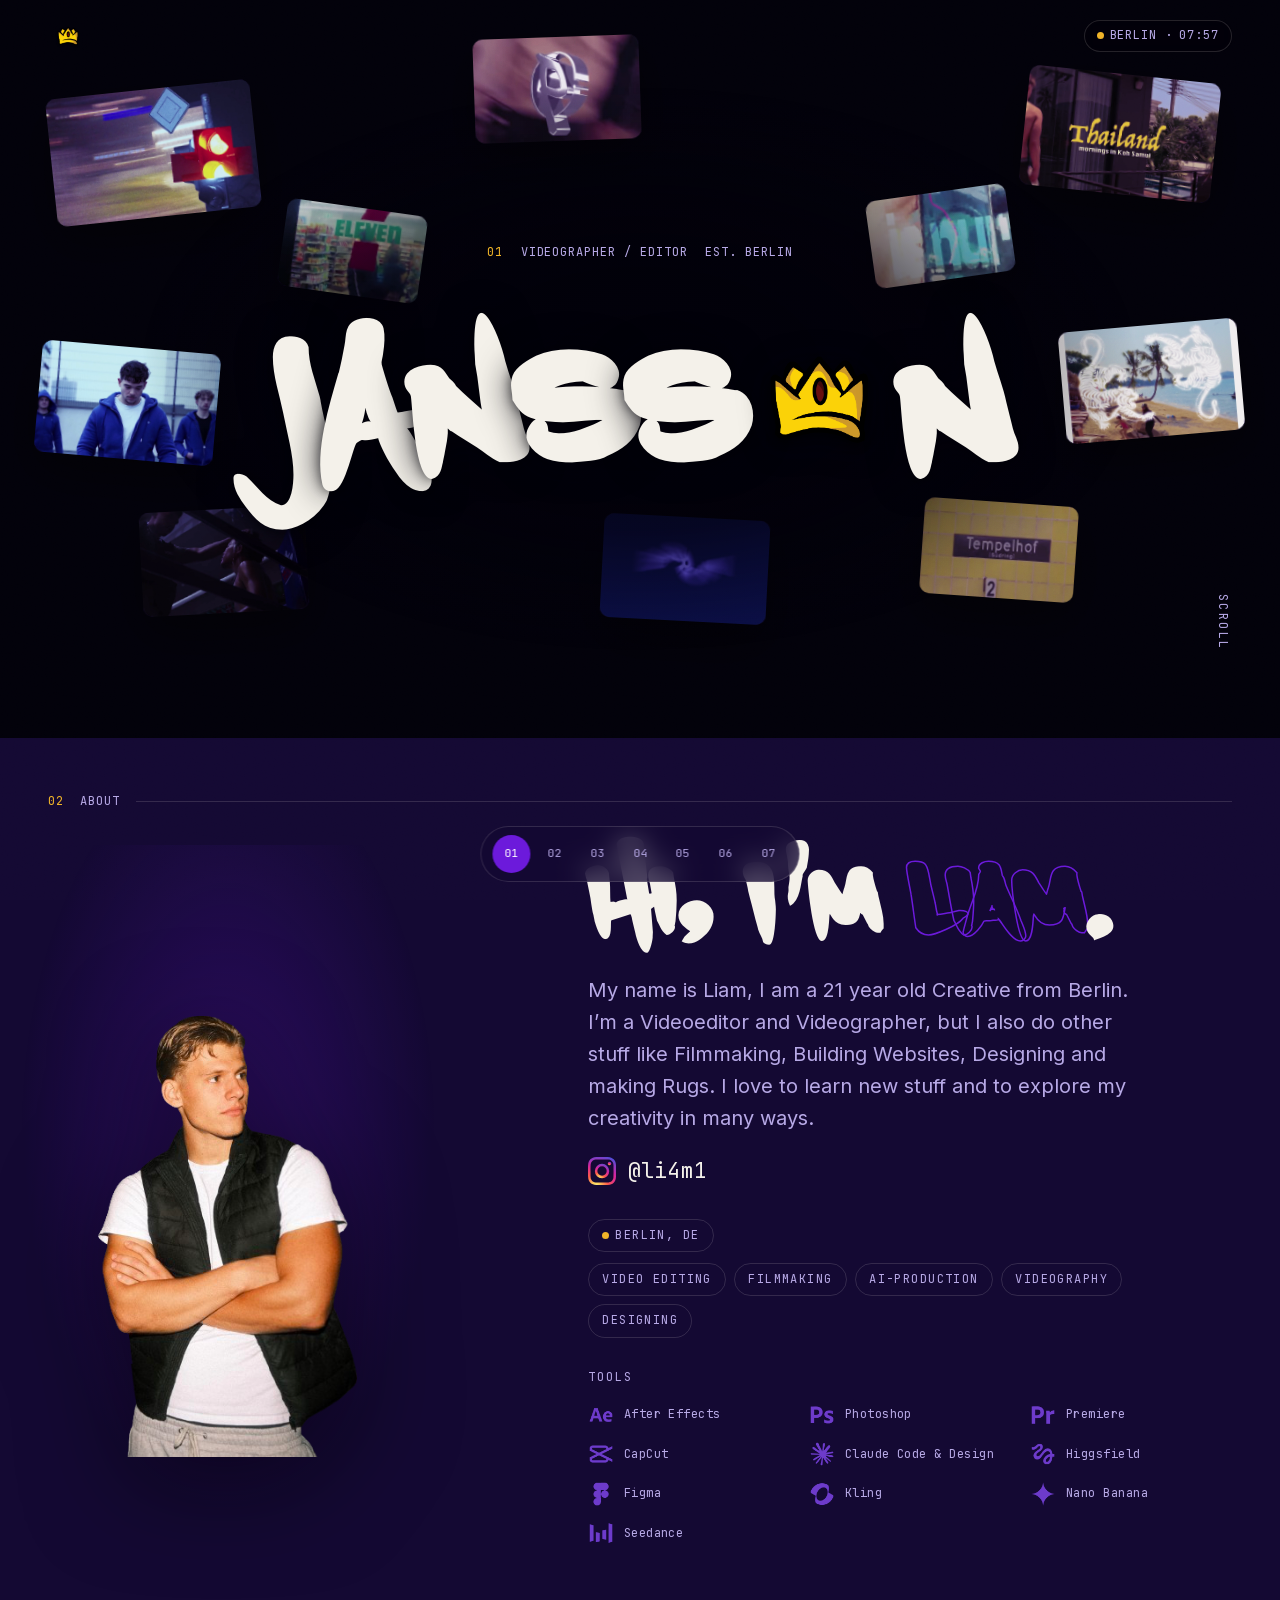
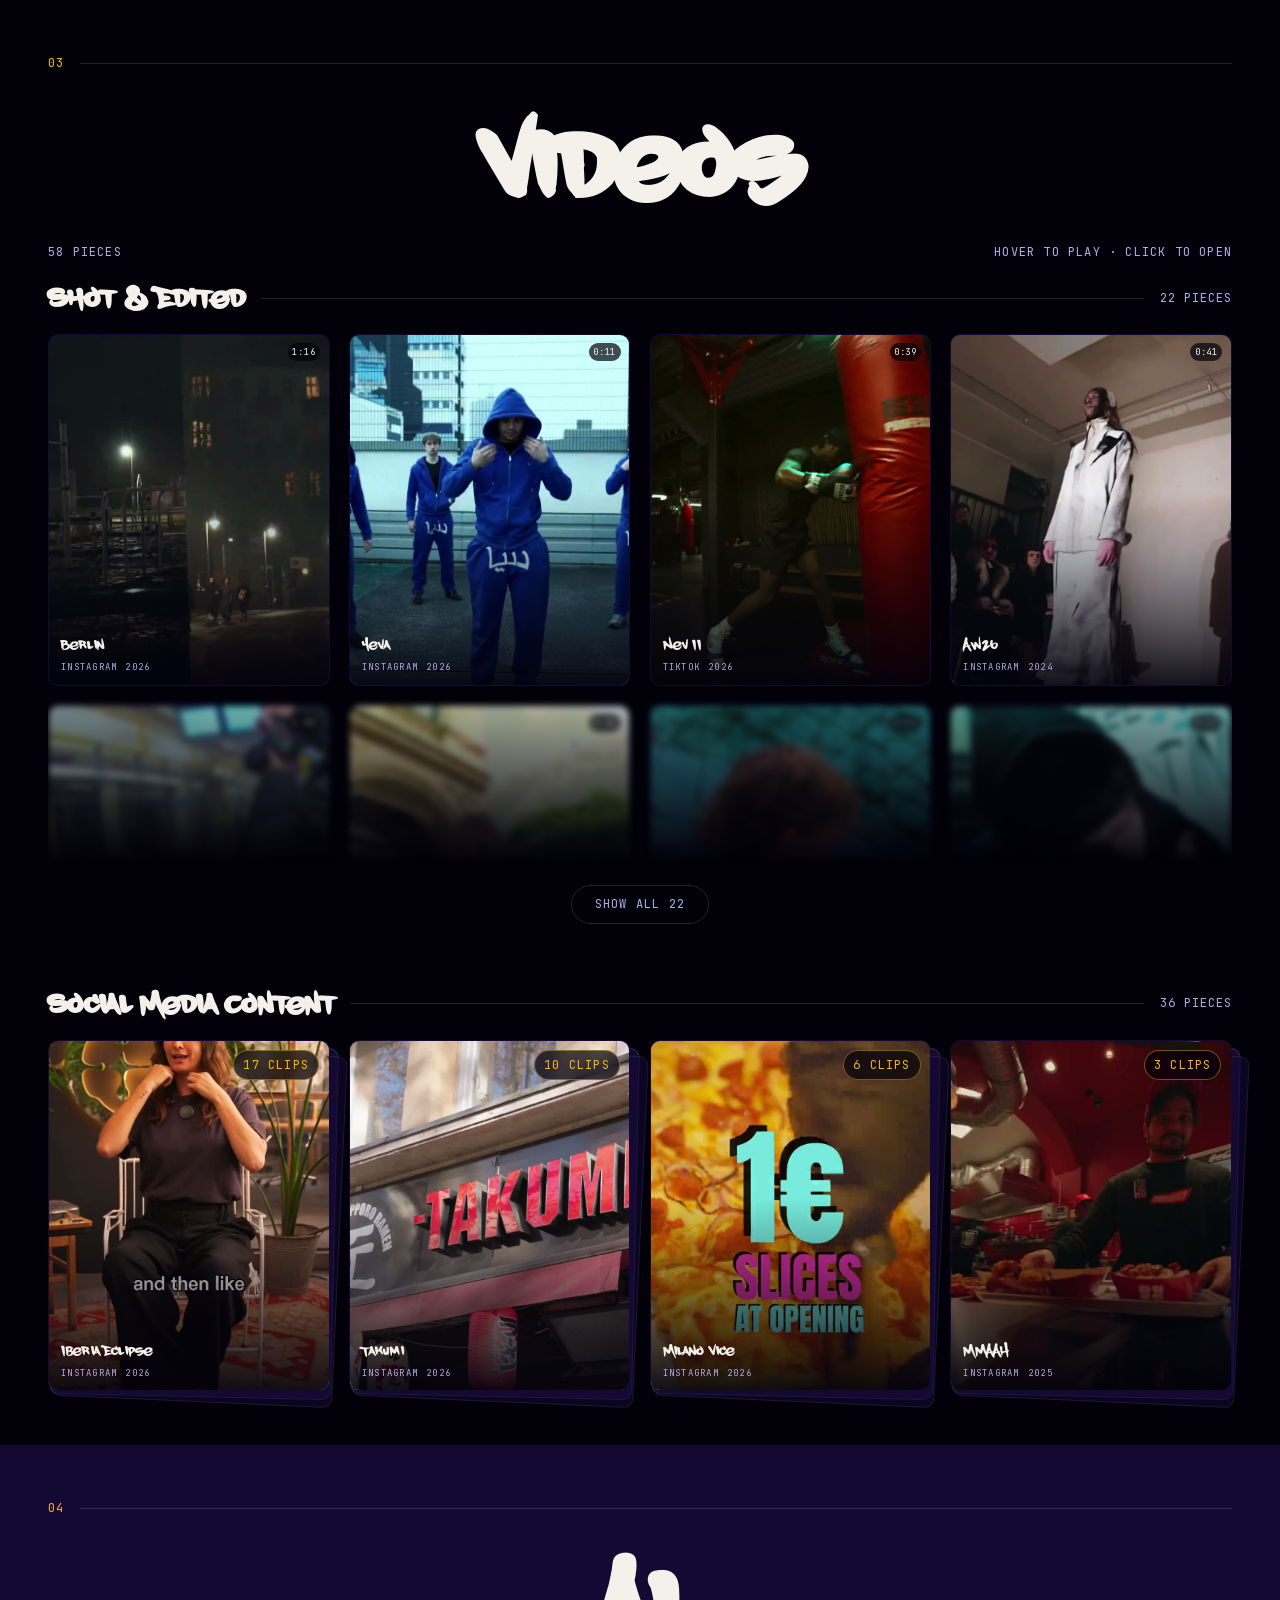
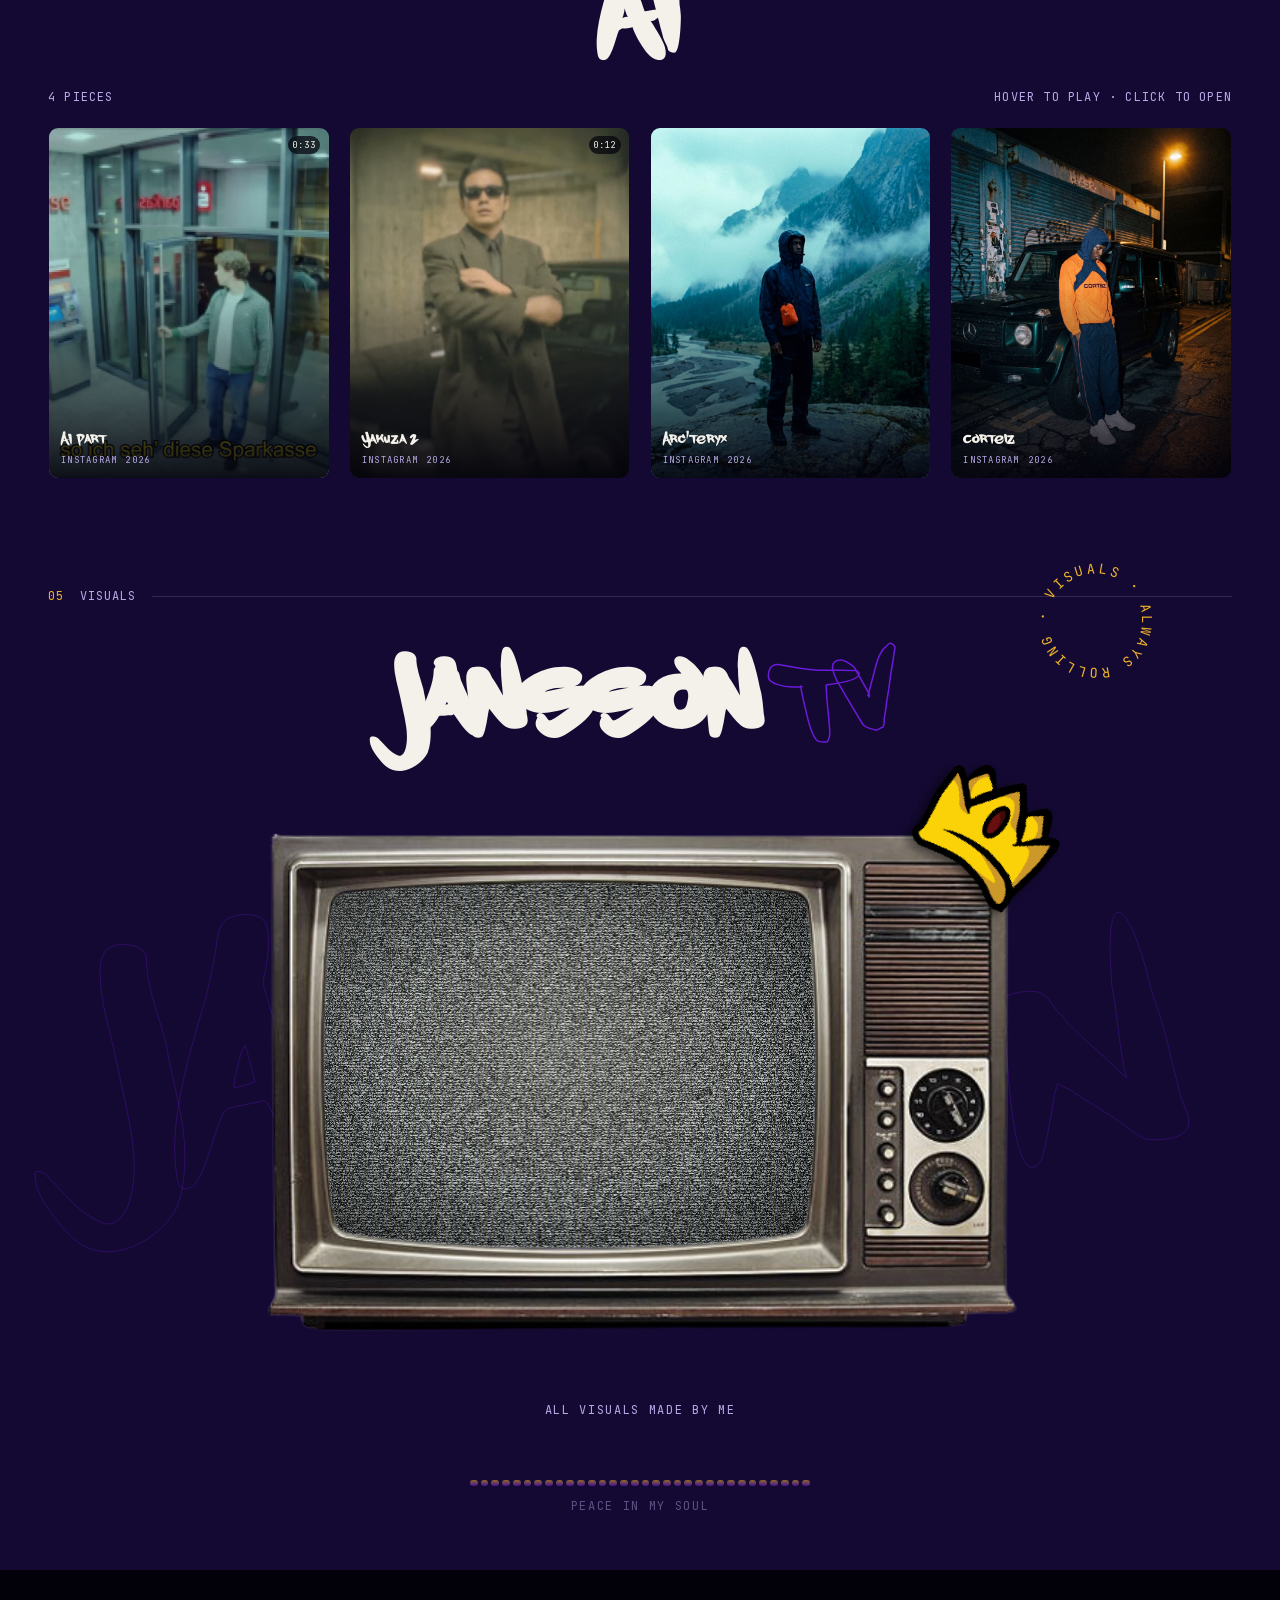
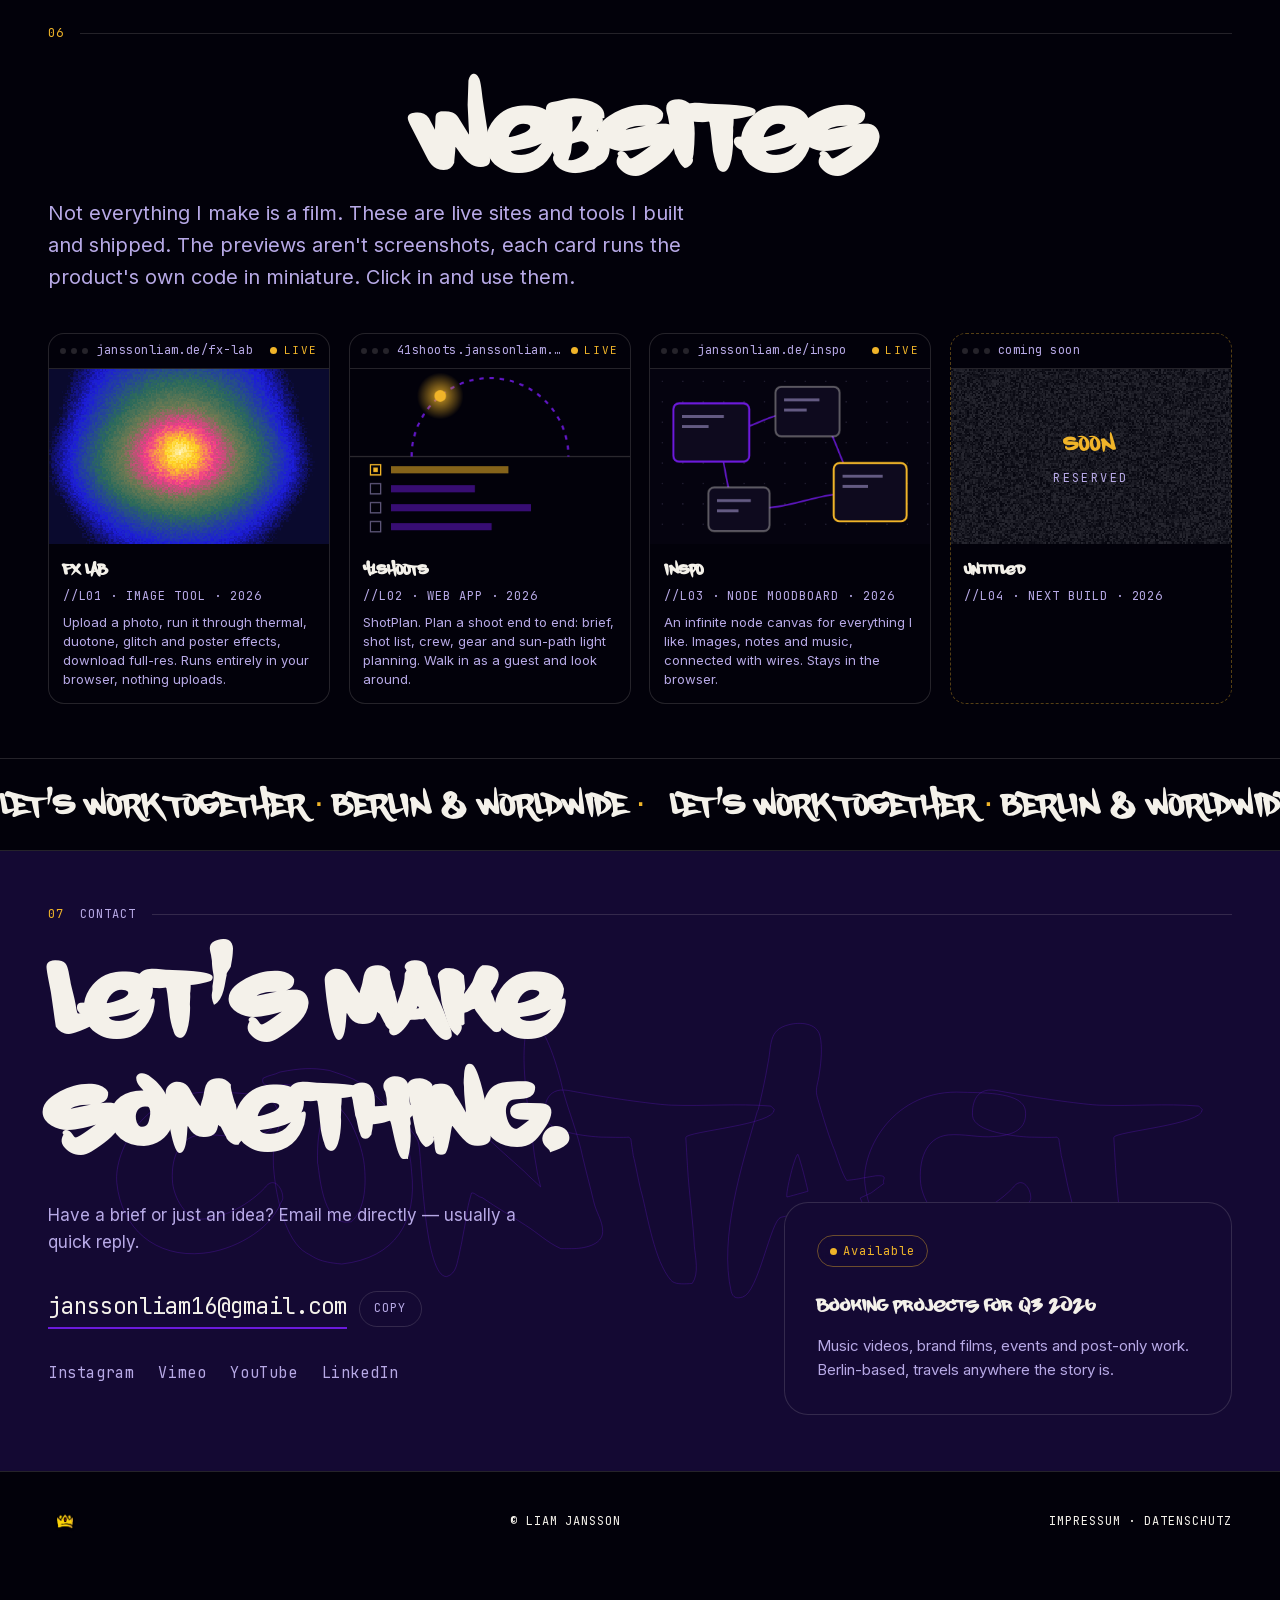
==== commit 59934b2c: "Jansson TV, CRT treatment, and a round of media fixes TV section - Rebuilt as "Jansson TV": headline" ====
--- a/index.html
+++ b/index.html
@@ -333,7 +333,12 @@
 
     /* ============ 03 WORK GRID (04 AI WORK shares these styles) ============ */
     .work-display-title {
+      /* Captions' ascenders are taller than a 0.95 line box, so the tops of
+         tall letters (the H and I in "Hi, I'm") sat flush against the box
+         edge and read as sliced off. Pad the top rather than opening up
+         line-height, which would loosen the leading on wrapped headings. */
       font-family: var(--font-display); font-size: var(--fs-display); line-height: 0.95;
+      padding-top: 0.14em;
       margin-bottom: 1.5rem;
     }
     .work-display-title em { font-style: normal; color: transparent; -webkit-text-stroke: 1.5px var(--purple); }
@@ -1023,7 +1028,7 @@
     }
     .lb-strip::-webkit-scrollbar { display: none; }
     .lb-thumb {
-      flex: 0 0 auto; width: 54px; aspect-ratio: 1; border-radius: 6px;
+      flex: 0 0 auto; width: 44px; aspect-ratio: 1; border-radius: 6px;
       overflow: hidden; opacity: 0.45; border: 1px solid transparent; cursor: pointer;
       transition: opacity var(--dur-fast) ease, border-color var(--dur-fast) ease;
     }
@@ -1044,6 +1049,243 @@
       }
       .lb-rail .lb-frame img { background: transparent; }
     }
+
+    /* ── About: portrait on the left, a short intro on the right ── */
+    .about-top {
+      display: grid; grid-template-columns: 0.85fr 1.15fr;
+      gap: clamp(2rem, 5vw, 4rem); align-items: center;
+    }
+    .about-photo { position: relative; max-width: 360px; }
+    .about-photo::before {
+      content: ""; position: absolute; inset: -14% -10%;
+      background: radial-gradient(ellipse at 50% 42%, rgba(108,26,219,0.28), transparent 68%);
+      pointer-events: none; z-index: -1;
+    }
+    .about-photo img {
+      /* height:auto is required here — the width/height HTML attributes
+         set a fixed 610px height hint that this rule's width:100% alone
+         doesn't clear, so the image stretched to fill 100% width at its
+         native, un-scaled height instead of keeping its aspect ratio. */
+      display: block; width: 100%; height: auto;
+      filter: drop-shadow(0 22px 50px rgba(0,0,0,0.55));
+    }
+    .about-text .work-display-title { margin-bottom: 1.1rem; }
+    .about-lead {
+      color: var(--text-mut); font-size: var(--fs-body-lg); max-width: 46ch;
+    }
+    .ig-link {
+      display: inline-flex; align-items: center; gap: 0.55em;
+      margin-top: 1.25rem; color: var(--cream);
+      font-family: var(--font-mono); font-size: clamp(1.05rem, 1.7vw, 1.3rem);
+      letter-spacing: 0.06em;
+      transition: color var(--dur-fast) ease, opacity var(--dur-fast) ease;
+    }
+    .ig-link:hover { color: var(--gold); }
+    .ig-mark { width: 1.35em; height: 1.35em; flex: none; display: block; }
+    .about-facts {
+      display: flex; gap: 0.6rem; flex-wrap: wrap; margin-top: 1.6rem;
+    }
+    .about-facts span {
+      display: inline-flex; align-items: center; gap: 0.5em;
+      font-size: var(--fs-label); letter-spacing: 0.12em; text-transform: uppercase;
+      padding: 0.5em 1.1em; border-radius: var(--pill);
+      border: 1px solid var(--line); color: var(--text-mut);
+    }
+    .about-keywords {
+      display: flex; flex-wrap: wrap; gap: 0.5rem;
+      margin-top: 0.7rem; padding: 0; list-style: none;
+    }
+    .about-keywords li {
+      font-size: var(--fs-label); letter-spacing: 0.12em; text-transform: uppercase;
+      padding: 0.5em 1.1em; border-radius: var(--pill);
+      border: 1px solid var(--line); color: var(--text-mut);
+    }
+    .tools-row { margin-top: 1.9rem; }
+    .tools-label {
+      display: block; font-size: var(--fs-label); letter-spacing: 0.16em;
+      text-transform: uppercase; color: var(--text-mut); margin-bottom: 0.9rem;
+    }
+    /* auto-fit so the ten tools reflow into as many rows as the column needs
+       instead of overflowing one line */
+    .tools-logos {
+      display: grid; grid-template-columns: repeat(auto-fit, minmax(160px, 1fr));
+      gap: 0.85rem 1.2rem; padding: 0; margin: 0; list-style: none;
+    }
+    .tools-logos li { display: flex; align-items: center; gap: 0.6rem; min-width: 0; }
+    .tools-logos img {
+      /* the width/height attrs only reserve space — without height:auto they
+         act as a presentational hint and squash the logo. */
+      display: block; width: 26px; height: auto; flex: none;
+      opacity: 0.75; transition: opacity var(--dur-fast) ease;
+    }
+    .tools-logos span {
+      font-family: var(--font-mono); font-size: var(--fs-label);
+      letter-spacing: 0.04em; color: var(--text-mut);
+      white-space: nowrap; overflow: hidden; text-overflow: ellipsis;
+      transition: color var(--dur-fast) ease;
+    }
+    .tools-logos li:hover img { opacity: 1; }
+    .tools-logos li:hover span { color: var(--cream); }
+    @media (max-width: 720px) {
+      .tools-logos { grid-template-columns: repeat(auto-fit, minmax(140px, 1fr)); gap: 0.75rem 0.9rem; }
+      .tools-logos img { width: 23px; }
+    }
+    .about-facts .dot-live { width: 7px; height: 7px; border-radius: 50%; background: var(--gold); animation: pulse 2.4s ease-in-out infinite; }
+    @media (max-width: 720px) {
+      .about-top { grid-template-columns: 1fr; }
+      .about-photo { max-width: 260px; margin: 0 auto; }
+    }
+    @media (prefers-reduced-motion: reduce) {
+      .about-facts .dot-live { animation: none !important; }
+    }
+
+    /* ============ 02 SHOWREEL (the TV stays — it's signature) ============ */
+    #showreel { overflow: hidden; }
+    .reel-stage { position: relative; max-width: 980px; margin: 0 auto; }
+    .tv { position: relative; width: 100%; max-width: 850px; margin: 0 auto; }
+    .tv-img { width: 100%; position: relative; z-index: 2; pointer-events: none; }
+    .tv-crown { position: absolute; z-index: 3; width: 42%; top: -22%; right: -12%; pointer-events: none; }
+    .tv-screen {
+      /* aligned to the png's transparent opening (alpha bbox: 12.9/16.7/57.5/60.2) + slight bleed */
+      position: absolute; z-index: 1; top: 16.2%; left: 12.5%; width: 58.4%; height: 61.2%;
+      overflow: hidden; border-radius: 50% / 6%; background: #000; cursor: pointer;
+    }
+    .tv-screen video { width: 100%; height: 100%; object-fit: cover; }
+    /* ── CRT treatment ──────────────────────────────────────────────
+       Built from the CRT-DUB research (~/CRT_DUB_AE_GUIDE.md). Two rules
+       from it drive the whole stack:
+         1. Composite softness is HORIZONTAL ONLY. An isotropic blur kills
+            the effect instantly — hence the SVG filter below rather than
+            CSS blur(), which has no directional form.
+         2. Bloom goes OVER the scanlines, never under, so highlights go
+            solid and the line structure disappears inside them.
+       The grille is deliberately faint: fat RGB stripes are what a macro
+       shot of a monitor looks like, not a TV seen across a room, and that
+       is the single thing that makes these overlays read as a preset.
+       Deliberately omitted: the rolling hum bar — real filmed references
+       don't have one when the shutter is synced. ── */
+    .crt { position: absolute; inset: 0; z-index: 3; pointer-events: none; }
+    .crt > * { position: absolute; inset: 0; }
+
+    /* a) scanlines — dark line, multiply. 3px period: the guide's
+       height/480 rule lands under 1px on a screen this small, which would
+       just alias into mush. */
+    .crt-scan {
+      background: repeating-linear-gradient(to bottom,
+        rgba(0,0,0,0.42) 0px, rgba(0,0,0,0.42) 1px,
+        transparent 1px, transparent 3px);
+      mix-blend-mode: multiply;
+    }
+    /* b) aperture grille — 10%, per the guide's "far lighter than you think" */
+    .crt-grille {
+      background: repeating-linear-gradient(to right,
+        rgba(255,0,0,0.10) 0px, rgba(0,255,0,0.10) 1px,
+        rgba(0,0,255,0.10) 2px, transparent 3px);
+      mix-blend-mode: multiply;
+    }
+    /* c) bloom — above the mask, so highlights swallow the scanlines */
+    .crt-bloom {
+      background: radial-gradient(ellipse at 50% 45%,
+        rgba(255,244,214,0.16), rgba(255,240,200,0.05) 45%, transparent 70%);
+      mix-blend-mode: screen;
+    }
+    /* g) vignette — corner darkening plus a gentle falloff */
+    .crt-vig {
+      background: radial-gradient(ellipse at 50% 50%,
+        transparent 52%, rgba(0,0,0,0.30) 82%, rgba(0,0,0,0.62) 100%);
+    }
+    /* the glass itself: a soft diagonal reflection */
+    .crt-glare {
+      background: linear-gradient(118deg,
+        rgba(255,255,255,0.10) 0%, rgba(255,255,255,0.03) 18%,
+        transparent 38%, transparent 100%);
+    }
+    /* phosphor flicker — barely there on purpose */
+    @keyframes crtFlicker {
+      0%,100% { opacity: 1; } 47% { opacity: 0.985; }
+      48% { opacity: 0.955; } 49% { opacity: 0.99; }
+    }
+    .tv-screen video#reel-video {
+      /* f) overscan: real sets cut ~5% off every side */
+      transform: scale(1.055);
+      /* the horizontal-only softness, plus a mild tube grade */
+      filter: url(#crtSmear) saturate(1.16) contrast(1.07) brightness(1.03);
+      animation: crtFlicker 5.5s steps(1, end) infinite;
+    }
+    @media (prefers-reduced-motion: reduce) {
+      .tv-screen video#reel-video { animation: none; }
+    }
+    #static-canvas { position: absolute; inset: 0; width: 100%; height: 100%; opacity: 0.9; transition: opacity 0.5s ease; }
+    .reel-meta {
+      display: flex; justify-content: space-between; gap: 1rem; flex-wrap: wrap;
+      margin-top: 1.5rem; font-family: var(--font-mono); font-size: var(--fs-label);
+      letter-spacing: 0.08em; text-transform: uppercase; color: var(--text-mut);
+    }
+    /* Driven by a real AnalyserNode on the song — see the reel script. Bars
+       sit flat when nothing is playing, so it reads as an honest indicator
+       rather than decoration that lies. */
+    .wave {
+      display: flex; align-items: flex-end; justify-content: center;
+      gap: 3px; height: 40px; margin: 1.6rem auto 0;
+      width: min(340px, 78%);
+    }
+    .wave i {
+      /* The resting bar has to be visible on its own: at 2px and 35% it was
+         there in the DOM but invisible on this background, so with the song
+         waiting on a gesture there was simply nothing to see. */
+      flex: 1; min-width: 3px; height: 6px; border-radius: 3px;
+      background: linear-gradient(to top, var(--purple), var(--gold));
+      opacity: 0.55;
+      transform-origin: bottom;
+      transition: height 90ms linear, opacity 260ms ease;
+    }
+    .wave.on i { opacity: 1; }
+    .wave-cap {
+      text-align: center; margin-top: 0.7rem;
+      font-size: var(--fs-label); letter-spacing: 0.14em; text-transform: uppercase;
+      color: var(--text-mut); opacity: 0.45; transition: opacity 320ms ease, color 320ms ease;
+    }
+    .wave-cap.on { opacity: 0.9; color: var(--cream); }
+    @media (prefers-reduced-motion: reduce) { .wave i { transition: none; } }
+    .tv-note {
+      text-align: center; margin-top: 1.1rem;
+      font-size: var(--fs-label); letter-spacing: 0.14em; text-transform: uppercase;
+      color: var(--text-mut);
+    }
+    .tv-title { text-align: center; margin-bottom: clamp(1.25rem, 3vw, 2rem); }
+    .orbit-badge { position: absolute; top: -70px; right: -30px; width: 130px; z-index: 4; animation: orbitSpin 18s linear infinite; pointer-events: none; }
+    .orbit-badge text { font-family: var(--font-mono); font-size: 11.5px; letter-spacing: 2.5px; fill: var(--gold); }
+    @keyframes orbitSpin { to { transform: rotate(360deg); } }
+
+    /* ── A client, as one card. The offset edges behind it and the count
+       badge both say "set, not single" before anyone clicks. The stack lives
+       on a wrapper because .idx-card is overflow:hidden and would clip it. ── */
+    .client-stack { position: relative; }
+    .client-stack > .idx-card { position: relative; z-index: 2; }
+    .client-stack.is-many::before,
+    .client-stack.is-many::after {
+      content: ""; position: absolute; inset: 0; z-index: 1;
+      border-radius: var(--radius-sm);
+      background: var(--ink); border: 1px solid var(--line);
+      transition: transform var(--dur) var(--eo);
+    }
+    .client-stack.is-many::before { transform: translate(5px, 5px) rotate(1.3deg); }
+    .client-stack.is-many::after  { transform: translate(10px, 10px) rotate(2.6deg); opacity: 0.6; }
+    @media (hover: hover) and (pointer: fine) {
+      .client-stack.is-many:hover::before { transform: translate(8px, 7px) rotate(2deg); }
+      .client-stack.is-many:hover::after  { transform: translate(15px, 14px) rotate(3.8deg); }
+    }
+    .client-count {
+      position: absolute; top: 0.6rem; right: 0.6rem; z-index: 3;
+      font-size: var(--fs-label); letter-spacing: 0.1em; text-transform: uppercase;
+      padding: 0.35em 0.75em; border-radius: var(--pill);
+      background: rgba(2,1,10,0.7); border: 1px solid rgba(240,180,41,0.45);
+      color: var(--gold); backdrop-filter: blur(6px);
+    }
+    /* author display would otherwise beat the UA [hidden] rule */
+    .lb-strip[hidden] { display: none; }
+    /* grid/flex children default to min-width:auto and refuse to shrink */
+    .v-stage > * { min-width: 0; }
 
     /* ── Videos: named runs, and the client runs nested under Social ── */
     /* section title sits centred over the runs; the eyebrow keeps the number
@@ -1144,7 +1386,7 @@
     .reveal, .hero-name .ch { opacity: 1; transform: none; }
   </style></noscript>
   <!-- portfolio section components (grids, player, lightbox) -->
-  <link rel="stylesheet" href="portfolio/components.css">
+  <link rel="stylesheet" href="portfolio/components.css?v=11">
 </head>
 <body>
   <div id="loader" aria-hidden="true">
@@ -1157,13 +1399,19 @@
     <span class="chip"><i class="dot-live"></i> BERLIN · <span id="bln-clock">--:--</span></span>
   </div>
 
+  <svg width="0" height="0" aria-hidden="true" focusable="false" style="position:absolute">
+    <filter id="crtSmear" x="0" y="0" width="100%" height="100%" color-interpolation-filters="sRGB">
+      <feGaussianBlur in="SourceGraphic" stdDeviation="1.1 0"/>
+    </filter>
+  </svg>
+
   <nav class="dock" aria-label="Sections">
     <a href="#home"    data-sec="home"><span>01</span><span class="tip">Home</span></a>
-    <a href="#videos"  data-sec="videos"><span>02</span><span class="tip">Videos</span></a>
-    <a href="#ai"      data-sec="ai"><span>03</span><span class="tip">AI</span></a>
-    <a href="#lab"     data-sec="lab"><span>04</span><span class="tip">Websites</span></a>
-    <a href="#rugs"    data-sec="rugs"><span>05</span><span class="tip">Rug</span></a>
-    <a href="#koenigskarten" data-sec="koenigskarten"><span>06</span><span class="tip">Königskarten</span></a>
+    <a href="#about"   data-sec="about"><span>02</span><span class="tip">About</span></a>
+    <a href="#videos"  data-sec="videos"><span>03</span><span class="tip">Videos</span></a>
+    <a href="#ai"      data-sec="ai"><span>04</span><span class="tip">AI</span></a>
+    <a href="#reel"    data-sec="reel"><span>05</span><span class="tip">Visuals</span></a>
+    <a href="#lab"     data-sec="lab"><span>06</span><span class="tip">Websites</span></a>
     <a href="#contact" data-sec="contact"><span>07</span><span class="tip">Contact</span></a>
   </nav>
 
@@ -1183,11 +1431,104 @@
     <span class="scroll-hint mono" aria-hidden="true">SCROLL</span>
   </section>
 
-  <!-- ── 02 Videos — one index, three named runs. Each opens with two rows
+  <!-- ── 02 About — the person behind the work ── -->
+  <section id="about" class="bg-ink">
+    <div class="inner">
+      <div class="eyebrow"><span class="num">02</span><span>About</span><span class="rule"></span></div>
+      <div class="about-top">
+        <div class="about-photo reveal">
+          <img src="about-liam.png" alt="Liam Jansson" width="409" height="610" loading="lazy" decoding="async">
+        </div>
+        <div class="about-text reveal" style="--d:1">
+          <h2 class="work-display-title">Hi, I'm <em>Liam</em>.</h2>
+          <p class="about-lead">
+            My name is Liam, I am a 21 year old Creative from Berlin.
+            I&rsquo;m a Videoeditor and Videographer, but I also do other stuff
+            like Filmmaking, Building Websites, Designing and making Rugs.
+            I love to learn new stuff and to explore my creativity in many ways.
+          </p>
+          <a class="ig-link" href="https://www.instagram.com/li4m1/" target="_blank" rel="noopener me">
+            <svg class="ig-mark" viewBox="0 0 24 24" aria-hidden="true" focusable="false">
+              <defs>
+                <radialGradient id="igGrad" cx="28%" cy="104%" r="140%">
+                  <stop offset="0%" stop-color="#fdf497"/>
+                  <stop offset="8%" stop-color="#fdd85d"/>
+                  <stop offset="30%" stop-color="#fd5949"/>
+                  <stop offset="55%" stop-color="#d6249f"/>
+                  <stop offset="90%" stop-color="#285aeb"/>
+                </radialGradient>
+              </defs>
+              <path fill="url(#igGrad)" d="M12 2.16c3.2 0 3.58.01 4.85.07 1.17.05 1.8.25 2.23.41.56.22.96.48 1.38.9.42.42.68.82.9 1.38.16.43.36 1.06.41 2.23.06 1.27.07 1.65.07 4.85s-.01 3.58-.07 4.85c-.05 1.17-.25 1.8-.41 2.23-.22.56-.48.96-.9 1.38-.42.42-.82.68-1.38.9-.43.16-1.06.36-2.23.41-1.27.06-1.65.07-4.85.07s-3.58-.01-4.85-.07c-1.17-.05-1.8-.25-2.23-.41-.56-.22-.96-.48-1.38-.9-.42-.42-.68-.82-.9-1.38-.16-.43-.36-1.06-.41-2.23-.06-1.27-.07-1.65-.07-4.85s.01-3.58.07-4.85c.05-1.17.25-1.8.41-2.23.22-.56.48-.96.9-1.38.42-.42.82-.68 1.38-.9.43-.16 1.06-.36 2.23-.41 1.27-.06 1.65-.07 4.85-.07M12 0C8.74 0 8.33.01 7.05.07 5.78.13 4.9.33 4.14.63c-.79.3-1.46.72-2.13 1.38C1.35 2.68.93 3.35.63 4.14.33 4.9.13 5.78.07 7.05.01 8.33 0 8.74 0 12s.01 3.67.07 4.95c.06 1.27.26 2.15.56 2.91.3.79.72 1.46 1.38 2.13.67.67 1.34 1.08 2.13 1.38.76.3 1.64.5 2.91.56C8.33 23.99 8.74 24 12 24s3.67-.01 4.95-.07c1.27-.06 2.15-.26 2.91-.56.79-.3 1.46-.72 2.13-1.38.67-.67 1.08-1.34 1.38-2.13.3-.76.5-1.64.56-2.91.06-1.28.07-1.69.07-4.95s-.01-3.67-.07-4.95c-.06-1.27-.26-2.15-.56-2.91-.3-.79-.72-1.46-1.38-2.13-.67-.67-1.34-1.08-2.13-1.38-.76-.3-1.64-.5-2.91-.56C15.67.01 15.26 0 12 0z"/>
+              <path fill="url(#igGrad)" d="M12 5.84A6.16 6.16 0 1 0 18.16 12 6.16 6.16 0 0 0 12 5.84zm0 10.16A4 4 0 1 1 16 12a4 4 0 0 1-4 4z"/>
+              <circle fill="url(#igGrad)" cx="18.41" cy="5.59" r="1.44"/>
+            </svg>
+            <span>@li4m1</span>
+          </a>
+          <div class="about-facts mono">
+            <span><i class="dot-live"></i>Berlin, DE</span>
+          </div>
+          <ul class="about-keywords mono">
+            <li>Video Editing</li>
+            <li>Filmmaking</li>
+            <li>AI-Production</li>
+            <li>Videography</li>
+            <li>Designing</li>
+          </ul>
+          <div class="tools-row">
+            <span class="tools-label mono">Tools</span>
+            <ul class="tools-logos">
+              <li>
+                <img src="logos/after-effects.png" alt="" width="192" height="192" loading="lazy" decoding="async">
+                <span>After Effects</span>
+              </li>
+              <li>
+                <img src="logos/photoshop.png" alt="" width="192" height="192" loading="lazy" decoding="async">
+                <span>Photoshop</span>
+              </li>
+              <li>
+                <img src="logos/premiere.png" alt="" width="192" height="192" loading="lazy" decoding="async">
+                <span>Premiere</span>
+              </li>
+              <li>
+                <img src="logos/capcut.png" alt="" width="192" height="192" loading="lazy" decoding="async">
+                <span>CapCut</span>
+              </li>
+              <li>
+                <img src="logos/claude.png" alt="" width="192" height="192" loading="lazy" decoding="async">
+                <span>Claude Code &amp; Design</span>
+              </li>
+              <li>
+                <img src="logos/higgsfield.png" alt="" width="192" height="192" loading="lazy" decoding="async">
+                <span>Higgsfield</span>
+              </li>
+              <li>
+                <img src="logos/figma.png" alt="" width="192" height="192" loading="lazy" decoding="async">
+                <span>Figma</span>
+              </li>
+              <li>
+                <img src="logos/kling.png" alt="" width="192" height="192" loading="lazy" decoding="async">
+                <span>Kling</span>
+              </li>
+              <li>
+                <img src="logos/nano-banana.png" alt="" width="192" height="192" loading="lazy" decoding="async">
+                <span>Nano Banana</span>
+              </li>
+              <li>
+                <img src="logos/seedance.png" alt="" width="192" height="192" loading="lazy" decoding="async">
+                <span>Seedance</span>
+              </li>
+            </ul>
+          </div>
+        </div>
+      </div>
+    </div>
+  </section>
+
+  <!-- ── 03 Videos — one index, three named runs. Each opens with two rows
        and unfolds the rest behind a show-more, so the page stays short. ── -->
   <section id="videos" class="bg-night">
     <div class="inner">
-      <div class="eyebrow"><span class="num">02</span><span class="rule"></span></div>
+      <div class="eyebrow"><span class="num">03</span><span class="rule"></span></div>
       <h2 class="work-display-title videos-title reveal">Videos</h2>
       <div class="idx-head">
         <span class="idx-count mono" id="videoCount"></span>
@@ -1200,7 +1541,7 @@
   <!-- ── 03 AI — generated work, video and stills in one run ── -->
   <section id="ai" class="bg-ink">
     <div class="inner">
-      <div class="eyebrow"><span class="num">03</span><span class="rule"></span></div>
+      <div class="eyebrow"><span class="num">04</span><span class="rule"></span></div>
       <h2 class="work-display-title videos-title reveal">AI</h2>
       <div class="idx-head">
         <span class="idx-count mono" id="aiCount"></span>
@@ -1211,10 +1552,44 @@
   </section>
 
 
+  <!-- ── Showreel — the TV, restored below AI ── -->
+  <section id="reel" class="bg-ink">
+    <span class="bg-word" aria-hidden="true">JANSSON</span>
+    <div class="inner">
+      <div class="eyebrow"><span class="num">05</span><span>Visuals</span><span class="rule"></span></div>
+      <div class="reel-stage reveal">
+        <svg class="orbit-badge" viewBox="0 0 110 110" aria-hidden="true">
+          <defs><path id="orbitPath" d="M55,55 m-40,0 a40,40 0 1,1 80,0 a40,40 0 1,1 -80,0"/></defs>
+          <text><textPath href="#orbitPath">&#183; VISUALS &#183; ALWAYS ROLLING </textPath></text>
+        </svg>
+        <h2 class="work-display-title videos-title reveal tv-title">Jansson <em>TV</em></h2>
+        <div class="tv">
+          <img src="tv.png" alt="" aria-hidden="true" class="tv-img">
+          <img src="Asset 4.png" alt="" aria-hidden="true" class="tv-crown">
+          <audio id="reel-song" src="clips/fx/peace-in-my-soul.mp3" loop preload="none"></audio>
+          <div class="tv-screen" id="tv-screen">
+            <video id="reel-video" muted playsinline preload="metadata"></video>
+            <canvas id="static-canvas" aria-hidden="true"></canvas>
+            <div class="crt" aria-hidden="true">
+              <div class="crt-scan"></div>
+              <div class="crt-grille"></div>
+              <div class="crt-bloom"></div>
+              <div class="crt-vig"></div>
+              <div class="crt-glare"></div>
+            </div>
+          </div>
+        </div>
+        <p class="tv-note mono">All Visuals made by me</p>
+        <div class="wave" id="wave" aria-hidden="true"><i></i><i></i><i></i><i></i><i></i><i></i><i></i><i></i><i></i><i></i><i></i><i></i><i></i><i></i><i></i><i></i><i></i><i></i><i></i><i></i><i></i><i></i><i></i><i></i><i></i><i></i><i></i><i></i><i></i><i></i><i></i><i></i></div>
+        <p class="wave-cap mono" id="waveCap">Peace In My Soul</p>
+      </div>
+    </div>
+  </section>
+
   <!-- ── 05 Lab ── -->
   <section id="lab" class="bg-night">
     <div class="inner">
-      <div class="eyebrow"><span class="num">04</span><span class="rule"></span></div>
+      <div class="eyebrow"><span class="num">06</span><span class="rule"></span></div>
       <h2 class="work-display-title videos-title reveal">Websites</h2>
       <p class="lab-lead reveal" style="--d:1">
         Not everything I make is a film. These are live sites and tools I built
@@ -1224,111 +1599,6 @@
       <div class="lab-grid" id="lab-grid"></div>
     </div>
   </section>
-  <!-- ── 06 Rugs — the one paper section. Torn in from ink, torn out to night.
-       When the shoot lands: swap a <div class="rug-shot soon">…</div> for
-       <div class="rug-shot"><img src="rugs/piece-01.jpg" alt="…" loading="lazy"></div>
-       and nothing else needs to change. ── -->
-  <svg class="rip rip-from-night" viewBox="0 0 1200 42" preserveAspectRatio="none" aria-hidden="true">
-    <path d="M0,42 H1200 V12 L1188,8 L1166,18 L1149,7 L1125,8 L1101,7 L1083,28 L1071,16 L1059,18 L1044,11 L1030,22 L1014,27 L997,19 L984,18 L967,28 L943,25 L918,12 L902,19 L882,15 L857,11 L843,15 L822,9 L810,19 L789,12 L763,16 L750,11 L738,28 L713,11 L691,7 L675,16 L663,10 L645,13 L632,9 L613,24 L594,13 L576,9 L561,10 L550,14 L531,11 L507,23 L486,29 L474,28 L451,13 L437,14 L425,10 L400,9 L388,18 L373,15 L362,21 L339,9 L317,16 L303,8 L277,14 L262,8 L243,14 L232,10 L217,18 L197,17 L175,9 L154,21 L137,10 L120,15 L109,7 L90,29 L68,14 L46,8 L28,14 L11,27 L0,16 Z"/>
-  </svg>
-  <section id="rugs" class="bg-cream">
-    <div class="inner">
-      <div class="eyebrow"><span class="num">05</span><span>Rug</span><span class="rule"></span></div>
-      <h2 class="work-display-title reveal">Tufted <em>by hand</em>.</h2>
-      <p class="rug-lead reveal" style="--d:1">
-        A sketch goes on the frame, the yarn gets punched in by hand, then the pile
-        is carved back until the shape stands up off the floor. Slow work, and the
-        only part of what I make that you can walk on. Every piece is a one-off.
-      </p>
-
-      <div class="rug-grid">
-        <article class="rug-card wide reveal" style="--d:1">
-          <div class="rug-shot soon"><b>SOON</b><span>piece 01</span></div>
-          <div class="rug-info">
-            <h3 class="rug-title">Piece 01</h3>
-            <p class="rug-meta">Hand-tufted · one-off</p>
-          </div>
-        </article>
-        <article class="rug-card reveal" style="--d:2">
-          <div class="rug-shot soon"><b>SOON</b><span>piece 02</span></div>
-          <div class="rug-info">
-            <h3 class="rug-title">Piece 02</h3>
-            <p class="rug-meta">Hand-tufted · one-off</p>
-          </div>
-        </article>
-        <article class="rug-card reveal" style="--d:3">
-          <div class="rug-shot soon"><b>SOON</b><span>on the frame</span></div>
-          <div class="rug-info">
-            <h3 class="rug-title">Process</h3>
-            <p class="rug-meta">Frame to finished pile</p>
-          </div>
-        </article>
-        <article class="rug-card wide reveal" style="--d:4">
-          <div class="rug-shot soon"><b>SOON</b><span>pile detail</span></div>
-          <div class="rug-info">
-            <h3 class="rug-title">Detail</h3>
-            <p class="rug-meta">Carved edges, close up</p>
-          </div>
-        </article>
-      </div>
-
-      <dl class="rug-specs reveal" style="--d:2">
-        <div><dt>Technique</dt><dd>Hand-tufted</dd></div>
-        <div><dt>Edition</dt><dd>One-off, never repeated</dd></div>
-        <div><dt>Made in</dt><dd>Berlin</dd></div>
-        <div><dt>Commissions</dt><dd>Open</dd></div>
-      </dl>
-
-      <div class="rug-cta reveal" style="--d:3">
-        <span class="note">Want one made to your own design?</span>
-        <a class="btn-ink" href="#contact">Start a commission →</a>
-      </div>
-    </div>
-  </section>
-  <svg class="rip rip-out rip-from-night" viewBox="0 0 1200 42" preserveAspectRatio="none" aria-hidden="true">
-    <path d="M0,42 H1200 V12 L1188,8 L1166,18 L1149,7 L1125,8 L1101,7 L1083,28 L1071,16 L1059,18 L1044,11 L1030,22 L1014,27 L997,19 L984,18 L967,28 L943,25 L918,12 L902,19 L882,15 L857,11 L843,15 L822,9 L810,19 L789,12 L763,16 L750,11 L738,28 L713,11 L691,7 L675,16 L663,10 L645,13 L632,9 L613,24 L594,13 L576,9 L561,10 L550,14 L531,11 L507,23 L486,29 L474,28 L451,13 L437,14 L425,10 L400,9 L388,18 L373,15 L362,21 L339,9 L317,16 L303,8 L277,14 L262,8 L243,14 L232,10 L217,18 L197,17 L175,9 L154,21 L137,10 L120,15 L109,7 L90,29 L68,14 L46,8 L28,14 L11,27 L0,16 Z"/>
-  </svg>
-
-  <!-- ── 07 Königskarten — hand-drawn deck. Real art up top, more shots reserved ── -->
-  <section id="koenigskarten" class="bg-night">
-    <span class="bg-word" aria-hidden="true">KARTEN</span>
-    <div class="inner">
-      <div class="eyebrow"><span class="num">06</span><span>Königskarten</span><span class="rule"></span></div>
-
-      <div class="kk-top">
-        <div class="reveal">
-          <div class="kk-logo"><img src="carddeck/koenigskarten-logo.png" alt="Königskarten hand-lettered logo" width="558" height="418"></div>
-          <p class="kk-lead">
-            A full deck, drawn by hand. Graffiti court cards, a crown motif running
-            through every suit, and a back that tiles its own name. Taken from the
-            first pencil sketch all the way to a <strong>print-ready</strong> file.
-          </p>
-          <div class="kk-suits">
-            <span class="kk-suit"><i>♠</i>Spades</span>
-            <span class="kk-suit red"><i>♥</i>Hearts</span>
-            <span class="kk-suit red"><i>♦</i>Diamonds</span>
-            <span class="kk-suit"><i>♣</i>Clubs</span>
-            <span class="kk-suit">Hand-drawn</span>
-            <span class="kk-suit">Print-ready</span>
-          </div>
-        </div>
-        <div class="kk-hero reveal" style="--d:1">
-          <img src="carddeck/deck-fan.png" alt="Königskarten deck fanned out — the red crown-tiled back beside three hand-drawn court cards" width="954" height="818">
-        </div>
-      </div>
-
-      <div class="kk-grid">
-        <div class="kk-card soon reveal" style="--d:1"><b>SOON</b><span>court cards</span></div>
-        <div class="kk-card soon reveal" style="--d:2"><b>SOON</b><span>card backs</span></div>
-        <div class="kk-card soon reveal" style="--d:3"><b>SOON</b><span>full deck</span></div>
-      </div>
-
-      <div class="kk-cta reveal" style="--d:2">
-        <span class="note">Want a deck — or any print run — designed from scratch?</span>
-        <a class="btn-red" href="#contact">Talk to me →</a>
-      </div>
-    </div>
-  </section>
 
 
   <div class="marquee" aria-hidden="true">
@@ -1337,7 +1607,7 @@
     </div>
   </div>
 
-  <!-- ── 08 Contact ── -->
+  <!-- ── 07 Contact ── -->
   <section id="contact" class="bg-ink">
     <span class="bg-word" aria-hidden="true">CONTACT</span>
     <div class="inner">
@@ -1353,7 +1623,7 @@
             <button class="copy-btn" id="copy-email">Copy</button>
           </div>
           <div class="contact-socials">
-            <a href="https://instagram.com" target="_blank" rel="noopener">Instagram</a>
+            <a href="https://www.instagram.com/li4m1/" target="_blank" rel="noopener me">Instagram</a>
             <a href="https://vimeo.com" target="_blank" rel="noopener">Vimeo</a>
             <a href="https://youtube.com" target="_blank" rel="noopener">YouTube</a>
             <a href="https://linkedin.com" target="_blank" rel="noopener">LinkedIn</a>
@@ -1384,15 +1654,18 @@
     <div class="v-stage" id="vStage">
       <div class="v-frame">
         <video id="vVideo" playsinline preload="auto" controls></video>
+        <div class="v-bar">
+        <div class="v-meta">
+          <h2 class="v-title" id="vTitle"></h2>
+          <p class="v-sub mono" id="vSub"></p>
+        </div>
+        <div class="v-tools">
+          <button class="v-btn mono" id="vSound" aria-pressed="true">Sound on</button>
+          <span class="v-pos mono" id="vPos"></span>
+        </div>
+        </div>
       </div>
-      <div class="v-meta">
-        <h2 class="v-title" id="vTitle"></h2>
-        <p class="v-sub mono" id="vSub"></p>
-      </div>
-      <div class="v-tools">
-        <button class="v-btn mono" id="vSound" aria-pressed="false">Sound off</button>
-        <span class="v-pos mono" id="vPos"></span>
-      </div>
+      <div class="lb-strip" id="vStrip" aria-label="All clips in this set"></div>
     </div>
   </div>
 
@@ -1712,6 +1985,187 @@
       tick(); setInterval(tick, 30000);
     })();
 
+    /* ============ TV — the visuals reel ============================
+       Plays the set straight through as soon as the TV scrolls into view.
+       Muted, because that is the only autoplay a browser starts without a
+       click; the screen itself is the sound toggle. Static noise holds the
+       screen until a frame has actually played. ==================== */
+    (() => {
+      const video = $("#reel-video"), screen = $("#tv-screen"),
+            canvas = $("#static-canvas"), song = $("#reel-song");
+      if (!video || !screen || !canvas) return;
+      video.muted = true;   // the clips are silent by design — the song carries the section
+      const ctx = canvas.getContext("2d");
+      /* Everything in clips/visuals — the channel runs the lot, then loops. */
+      const REEL = [
+        "clips/visuals/c4809.mp4",
+        "clips/visuals/cinematic-final.mp4",
+        "clips/visuals/cream-insta-2.mp4",
+        "clips/visuals/dips.mp4",
+        "clips/visuals/graded-haus.mp4",
+        "clips/visuals/haus-grade.mp4",
+        "clips/visuals/img-0006.mp4",
+        "clips/visuals/koh-samui-1.mp4",
+        "clips/visuals/muay-thai-fight.mp4",
+        "clips/visuals/ruben-finn.mp4",
+        "clips/visuals/sbahn-grade.mp4",
+        "clips/visuals/schoeneberg-edit.mp4",
+        "clips/visuals/shadowboxing.mp4",
+        "clips/visuals/sonne-apple.mp4",
+        "clips/visuals/zoom-transition.mp4",
+      ];
+      let raf = null, idx = 0;
+
+      function drawStatic() {
+        const w = canvas.offsetWidth | 0 || 2, h = canvas.offsetHeight | 0 || 2;
+        if (canvas.width !== w) canvas.width = w;
+        if (canvas.height !== h) canvas.height = h;
+        const img = ctx.createImageData(w, h), d = img.data;
+        for (let i = 0; i < d.length; i += 4) { const v = Math.random() * 255 | 0; d[i] = d[i+1] = d[i+2] = v; d[i+3] = 255; }
+        ctx.putImageData(img, 0, 0);
+        raf = requestAnimationFrame(drawStatic);
+      }
+      function stopStatic() { if (raf) cancelAnimationFrame(raf); raf = null; canvas.style.opacity = 0; }
+      if (!RM) drawStatic(); else canvas.style.opacity = 0.12;
+
+      /* The song plays only while the TV is actually on screen AND the tab is
+         in front. Browsers refuse unmuted audio until the page has had a real
+         gesture — a scroll does not count — so a cold load arms it on the
+         first click/key/touch and starts then, still subject to both gates. */
+      let wantSong = false, armed = false;
+      if (song) song.volume = 0.55;
+
+      const canPlaySong = () => wantSong && !document.hidden;
+
+      function songPlay() {
+        if (!song || !canPlaySong()) return;
+        song.play().catch(() => arm());
+      }
+      function songStop() { if (song) song.pause(); }
+
+      function arm() {
+        if (armed) return;
+        armed = true;
+        const go = () => {
+          armed = false;
+          ["pointerdown", "keydown", "touchstart"].forEach(ev => removeEventListener(ev, go));
+          songPlay();                       // re-checks both gates
+        };
+        ["pointerdown", "keydown", "touchstart"].forEach(
+          ev => addEventListener(ev, go, { passive: true }));
+      }
+
+      // leaving the tab is not "seeing the TV" either
+      document.addEventListener("visibilitychange", () => {
+        if (document.hidden) songStop(); else songPlay();
+      });
+
+      /* ── waveform ──────────────────────────────────────────────────
+         A real AnalyserNode tap on the song, so the bars move with the
+         actual audio rather than running a canned animation. Routing an
+         element through Web Audio makes the graph responsible for output,
+         so the source is connected straight to the destination as well —
+         miss that and the song goes silent. The whole thing is optional:
+         if the context can't be created the bars just stay flat and the
+         song is unaffected. ── */
+      const wave = $("#wave"), waveCap = $("#waveCap");
+      const waveBars = wave ? Array.from(wave.children) : [];
+      let actx = null, analyser = null, freq = null, waveRaf = null, silentFrames = 0;
+
+      function initAnalyser() {
+        if (actx || !song || !wave) return;
+        const AC = window.AudioContext || window.webkitAudioContext;
+        if (!AC) return;
+        try {
+          actx = new AC();
+          const src = actx.createMediaElementSource(song);
+          analyser = actx.createAnalyser();
+          analyser.fftSize = 128;
+          analyser.smoothingTimeConstant = 0.75;
+          src.connect(analyser);
+          analyser.connect(actx.destination);   // keep the song audible
+          freq = new Uint8Array(analyser.frequencyBinCount);
+        } catch (e) { actx = null; analyser = null; }
+      }
+
+      function waveTick() {
+        if (song.paused) { waveStop(); return; }
+        const n = waveBars.length;
+        if (analyser) {
+          analyser.getByteFrequencyData(freq);
+          /* An analyser can exist and still hand back pure silence — a
+             suspended context, no output device, a engine that won't tap the
+             element. Flat bars under a playing song look broken, so after a
+             beat of nothing, drop to the synthetic path for good. */
+          let peak = 0;
+          for (let i = 0; i < freq.length; i++) if (freq[i] > peak) peak = freq[i];
+          if (peak === 0) {
+            if (++silentFrames > 40) { analyser = null; }
+          } else silentFrames = 0;
+        }
+        if (analyser) {
+          for (let i = 0; i < n; i++) {
+            // low bins carry most of the energy, so skew the sampling upward
+            const bin = Math.floor(Math.pow(i / n, 1.6) * freq.length * 0.7);
+            waveBars[i].style.height = (6 + (freq[bin] / 255) * 30).toFixed(1) + "px";
+          }
+        } else {
+          /* No analyser (Web Audio blocked, or no output device). The song is
+             genuinely playing, so still show that — just without real data. */
+          const t = performance.now() / 320;
+          for (let i = 0; i < n; i++) {
+            const v = (Math.sin(t + i * 0.55) * 0.5 + 0.5) *
+                      (Math.sin(t * 0.37 + i * 0.21) * 0.35 + 0.65);
+            waveBars[i].style.height = (6 + v * 26).toFixed(1) + "px";
+          }
+        }
+        waveRaf = requestAnimationFrame(waveTick);
+      }
+      function waveStart() {
+        if (!wave) return;
+        initAnalyser();
+        if (actx && actx.state === "suspended") actx.resume().catch(() => {});
+        wave.classList.add("on"); waveCap && waveCap.classList.add("on");
+        if (!waveRaf) waveRaf = requestAnimationFrame(waveTick);
+      }
+      function waveStop() {
+        if (waveRaf) cancelAnimationFrame(waveRaf); waveRaf = null;
+        if (!wave) return;
+        wave.classList.remove("on"); waveCap && waveCap.classList.remove("on");
+        waveBars.forEach(b => b.style.height = "6px");
+      }
+      if (song) {
+        song.addEventListener("play", waveStart);
+        song.addEventListener("playing", waveStart);
+        song.addEventListener("pause", waveStop);
+        song.addEventListener("ended", waveStop);
+      }
+
+      const play = () => video.play().then(stopStatic).catch(() => {});
+
+      function load(i, go) {
+        idx = (i + REEL.length) % REEL.length;
+        video.src = REEL[idx];
+        if (go) play();
+      }
+      load(0, false);
+      video.addEventListener("ended", () => load(idx + 1, true));   // straight into the next
+
+      // buffer before it is needed so the first frame is ready on arrival
+      new IntersectionObserver((e, io) => {
+        if (e[0].isIntersecting) { video.preload = "auto"; video.load(); io.disconnect(); }
+      }, { rootMargin: "600px" }).observe(screen);
+
+      // start on arrival, stop on exit — nothing decodes off-screen
+      if (!RM) {
+        new IntersectionObserver(e => {
+          if (e[0].isIntersecting) { wantSong = true; play(); songPlay(); }
+          else { wantSong = false; video.pause(); songStop(); }
+        }, { threshold: 0.35 }).observe(screen);
+      }
+
+    })();
+
     /* WORK GRID handler removed: the grid now renders from portfolio/app.js.
        It also matched .filter-pill globally, which would have double-bound
        the new filters. */
@@ -1730,9 +2184,9 @@
     /* ============ CONTACT HEADLINE — words already wrapped; nothing to run ============ */
   </script>
   <script>window.PORTFOLIO_BASE = "portfolio/";</script>
-  <script src="portfolio/clips.js"></script>
-  <script src="portfolio/ai.js"></script>
-  <script src="portfolio/posts.js"></script>
+  <script src="portfolio/clips.js?v=20260924b"></script>
+  <script src="portfolio/ai.js?v=20260924b"></script>
+  <script src="portfolio/posts.js?v=20260924b"></script>
   <script>
   /* ═══════════════════════════════════════════════════════════════════
      JANSSON v3 — landing stage, grouped video index, stills rail.
@@ -1749,15 +2203,34 @@
   const TAGS = {
     /* social media content — grouped by client folder */
     "teaser-tempelhof": "social",
+    /* Milano Vice + MMAAH */
+    "cutdown-aftermovie": "social", "founder-interview": "social",
+    "mv-rudi-interview": "social", "pizzaturm-new-song": "social",
+    "rudi-preisvideo-final": "social", "wind-reel-u-berarbeitet": "social",
+    "hamburg-teaser-final": "social", "mmaah-interview": "social",
+    /* Takumi */
+    "indoor-outdoor-1-final": "social", "indoor-outdoor-2-final": "social",
+    "ugc-1": "social", "ugc-2": "social", "ugc-3": "social", "ugc-4": "social",
+    "vibe-1-final": "social", "vibe-2-final": "social",
+    "vibe-3-final": "social", "vibe-4-final": "social",
+    /* Iberia Eclipse */
+    "04-artist-caleb-jackson": "social", "artist-calabasa": "social",
+    "artist-freddy-k": "social", "artist-honeyluv": "social",
+    "artist-nacho": "social", "artist-natalie-robinson": "social",
+    "anna-final": "social", "bts-montage": "social", "0619": "social",
+    "0619-3": "social", "0619-4": "social", "emotional-1": "social",
+    "emotional-2": "social", "emotional-3": "social", "informative-3": "social",
+    "informative-4": "social", "viral-3": "social",
     /* shot & edited — filmed and cut as a piece */
     "4eva-1-new": "shot", "4eva-2-final": "shot", "aw26": "shot",
     "benni-1-6": "shot", "benni-1-7": "shot", "berkin-dreh-timeline": "shot",
-    "berlin-final": "shot", "berlin41": "shot", "bts-final": "shot",
-    "bts-ubahn-reel": "shot", "c4809": "shot", "crazy-vid-1": "shot",
+    "berlin-final": "shot", "berlin41": "shot",
+    "bts-ubahn-reel": "shot", "crazy-vid-1": "shot",
     "dreh-bts-1": "shot", "halo-new": "shot", "lichter": "shot",
     "malta-finall": "shot", "nev-2-resize": "shot", "nev-final": "shot",
     "soir-aftermovie": "shot", "song-scene": "shot", "thats-not-me-1": "shot",
     "trailer-4-week-2-2160-1": "shot", "where-is-he": "shot",
+    "mirage-intro": "shot",
   };
 
   /* the three runs inside Videos. Social splits one level further, by
@@ -1832,7 +2305,7 @@
     const PREVIEWS = [
       "berlin final", "4eva 1 new", "muay thai fight", "pool vid",
       "where is he", "bts final", "aw26", "Berlin41",
-      "C4809", "shadowboxing final",
+      "crazy-vid-1", "dreh-bts-1", "nev-2-resize", "song-scene",
     ];
 
     /* Where a tile flies in from. Each one is pushed straight out along the
@@ -2011,6 +2484,34 @@
       return card;
     };
 
+    /* A client as one card: cover frame from its first clip, the count, and a
+       stack of edges behind it so it reads as a set before you click. */
+    function makeClientCard(name, list) {
+      const cover = list[0];
+      const wrap = document.createElement("div");
+      wrap.className = "client-stack" + (list.length > 1 ? " is-many" : "");
+      const card = document.createElement("button");
+      card.className = "idx-card client-card"; card.type = "button";
+      card.setAttribute("aria-label", `${name} — ${list.length} clip${list.length === 1 ? "" : "s"}`);
+      card.innerHTML =
+        `<span class="idx-thumb" style="aspect-ratio:4 / 5">` +
+          `<img src="${cover.poster}" alt="" loading="lazy" decoding="async">` +
+          (!RM ? `<video muted loop playsinline preload="none" src="${cover.src}"></video>` : "") +
+        `</span>` +
+        `<span class="idx-shade"></span>` +
+        (list.length > 1 ? `<span class="client-count mono">${list.length} clips</span>` : "") +
+        `<span class="idx-meta"><span class="idx-title">${name}</span>` +
+        `<span class="idx-sub"><span>${cover.platform || ""}</span><span>${cover.year || ""}</span></span></span>`;
+      card.addEventListener("click", () => openViewer(list, 0));
+      if (FINE && !RM) {
+        const v = $("video", card);
+        card.addEventListener("mouseenter", () => { v.play().then(() => card.classList.add("playing")).catch(() => {}); });
+        card.addEventListener("mouseleave", () => { v.pause(); card.classList.remove("playing"); });
+      }
+      wrap.appendChild(card);
+      return wrap;
+    }
+
     /* A run of cards: four, then the rest peeking through a blur and a fade so
        it reads as "there is more" rather than as a hard edge. Four is fixed at
        every width — one row on desktop, two on a phone. The clip height is
@@ -2088,14 +2589,20 @@
             .sort((a, b) => (a[0] === UNLABELLED) - (b[0] === UNLABELLED) || b[1].length - a[1].length);
           if (entries.length === 1 && entries[0][0] === UNLABELLED) {
             renderRun(sec, entries[0][1]);        // nothing to label it against yet
-          } else
-          entries.forEach(([name, sub]) => {
-              const box = document.createElement("div");
-              box.className = "vsub";
-              box.innerHTML = `<h4 class="vsub-name mono">${name}<span>${sub.length}</span></h4>`;
-              renderRun(box, sub);
-              sec.appendChild(box);
-            });
+          } else {
+            /* One card per client. 36 loose cards was most of the page; a
+               client is now a single stacked card that opens into the player
+               with the whole set loaded behind it. */
+            const named = entries.filter(([n]) => n !== UNLABELLED);
+            const loose = entries.filter(([n]) => n === UNLABELLED).flatMap(([, v]) => v);
+            if (named.length) {
+              const grid = document.createElement("div");
+              grid.className = "idx-grid";
+              named.forEach(([name, sub]) => grid.appendChild(makeClientCard(name, sub)));
+              sec.appendChild(grid);
+            }
+            if (loose.length) renderRun(sec, loose);   // no company to stack under
+          }
         } else {
           renderRun(sec, list);
         }
@@ -2204,10 +2711,26 @@
 
     /* ── viewer: one video, arrow/swipe through the filtered set ── */
     const vw = $("#viewer"), vv = $("#vVideo");
-    let vList = [], vI = 0, sound = false;
+    let vList = [], vI = 0, sound = true;     // clips open with sound on
+    function buildVStrip() {
+      const strip = $("#vStrip"); if (!strip) return;
+      strip.innerHTML = "";
+      strip.hidden = vList.length < 2;      // a single clip needs no strip
+      if (strip.hidden) return;
+      vList.forEach((c, n) => {
+        const b = document.createElement("button");
+        b.className = "lb-thumb"; b.type = "button";
+        b.setAttribute("aria-label", `Clip ${n + 1} of ${vList.length}`);
+        b.innerHTML = `<img src="${c.poster}" alt="" loading="lazy" decoding="async">`;
+        b.addEventListener("click", () => { vI = n; loadV(); });
+        strip.appendChild(b);
+      });
+    }
+
     function openViewer(list, i) {
       vList = list.filter(x => x.kind === "video");
       vI = Math.max(0, vList.indexOf(list[i]));
+      buildVStrip();
       vw.hidden = false; document.body.style.overflow = "hidden";
       /* .viewer is opacity:0 until .open — without this the overlay is displayed
          but invisible, eats every click and leaves the page scroll-locked.
@@ -2216,13 +2739,40 @@
       vw.classList.add("open");
       loadV();
     }
+    const syncSoundBtn = () => {
+      const b = $("#vSound"); if (!b) return;
+      b.textContent = sound ? "Sound on" : "Sound off";
+      b.setAttribute("aria-pressed", String(sound));
+    };
     function loadV() {
       const c = vList[vI]; if (!c) return;
+      /* Size the frame to the clip's real shape. Declared `ar` is a hint that
+         is often wrong (dreh-bts claims 9/16 but is 4/3), so take it only as
+         the opening guess and correct from the decoded dimensions. Without
+         this every non-9:16 clip rendered letterboxed inside a portrait box. */
+      const frame = vv.closest(".v-frame");
+      if (frame) frame.style.setProperty("--ar", c.ar ? String(c.ar).replace("/", " / ") : "9 / 16");
       vv.src = c.src; vv.poster = c.poster; vv.muted = !sound;
-      vv.play().catch(() => {});
+      syncSoundBtn();
+      vv.play().catch(() => {
+        /* Opening the viewer is a click, so unmuted playback is normally
+           allowed — but if a browser refuses it, fall back to muted rather
+           than leave a frozen frame, and say so on the button. */
+        if (vv.muted) return;
+        vv.muted = true; sound = false; syncSoundBtn();
+        vv.play().catch(() => {});
+      });
       $("#vTitle").textContent = c.title;
       $("#vSub").textContent = [c.platform, c.year, c.dur].filter(Boolean).join(" · ");
       $("#vPos").textContent = `${vI + 1} / ${vList.length}`;
+      vv.addEventListener("loadedmetadata", () => {
+        if (frame && vv.videoWidth) frame.style.setProperty("--ar", vv.videoWidth + " / " + vv.videoHeight);
+      }, { once: true });
+      const strip = $("#vStrip");
+      if (strip && !strip.hidden) {
+        $$(".lb-thumb", strip).forEach((t, n) => t.classList.toggle("on", n === vI));
+        $(".lb-thumb.on", strip)?.scrollIntoView({ block: "nearest", inline: "center" });
+      }
     }
     const closeV = () => {
       vw.classList.remove("open");
@@ -2233,10 +2783,9 @@
     $("#vClose")?.addEventListener("click", closeV);
     $("#vPrev")?.addEventListener("click", () => stepV(-1));
     $("#vNext")?.addEventListener("click", () => stepV(1));
-    $("#vSound")?.addEventListener("click", (e) => {
+    $("#vSound")?.addEventListener("click", () => {
       sound = !sound; vv.muted = !sound;
-      e.currentTarget.textContent = sound ? "Sound on" : "Sound off";
-      e.currentTarget.setAttribute("aria-pressed", String(sound));
+      syncSoundBtn();
     });
     vw?.addEventListener("click", (e) => { if (e.target === vw) closeV(); });
 
@@ -2288,6 +2837,10 @@
       const f = lFrames[lF]; if (!f) return;
       lbImg.src = f.src;
       if (lbFrame && f.post.ar) lbFrame.style.setProperty("--ar", f.post.ar.replace("/", " / "));
+      lbImg.addEventListener("load", () => {
+        if (lbFrame && lbImg.naturalWidth)
+          lbFrame.style.setProperty("--ar", lbImg.naturalWidth + " / " + lbImg.naturalHeight);
+      }, { once: true });
       $("#lbTitle").textContent = f.post.title;
       $("#lbSub").textContent =
         `${[f.post.platform, f.post.year].filter(Boolean).join(" · ")} — ${lF + 1} / ${lFrames.length}`;
--- a/portfolio/components.css
+++ b/portfolio/components.css
@@ -158,13 +158,19 @@
 .v-stage {
   position: relative;
   display: grid;
-  grid-template-rows: auto minmax(0, 1fr) auto auto;
+  /* The frame takes the flexible row — it is height:100% and needs a definite
+     track to resolve against. Parked in an `auto` row it overflowed and
+     collided with the meta/tools rows once the clip strip filled row four. */
+  /* Three rows now: frame, one combined meta/tools bar, strip. Chrome was
+     eating 250px of an 863px window and the clip was rendering at 345px
+     wide; trimming it hands that height back to the video. */
+  grid-template-rows: minmax(0, 1fr) auto;
   justify-items: center; align-content: center;
-  gap: 0.85rem;
+  gap: 0.5rem;
   height: 100%; width: 100%;
-  padding: clamp(1rem, 3vh, 2.5rem) 1rem;
-  padding-top: max(clamp(1rem, 3vh, 2.5rem), env(safe-area-inset-top));
-  padding-bottom: max(clamp(1rem, 3vh, 2.5rem), env(safe-area-inset-bottom));
+  padding: clamp(0.5rem, 1.2vh, 0.9rem) 1rem;
+  padding-top: max(clamp(0.5rem, 1.2vh, 0.9rem), env(safe-area-inset-top));
+  padding-bottom: max(clamp(0.5rem, 1.2vh, 0.9rem), env(safe-area-inset-bottom));
 }
 
 /* progress ticks, one per clip in the active filter */
@@ -180,7 +186,7 @@
   border-radius: var(--radius-lg); overflow: hidden;
   background: #000; box-shadow: var(--shadow);
 }
-.v-frame video { width: 100%; height: 100%; object-fit: contain; background: #000; }
+.v-frame video { width: 100%; height: 100%; object-fit: contain; background: transparent; display: block; }
 .v-tap { position: absolute; inset: 0; }
 
 .v-pausedot {
@@ -191,9 +197,19 @@
 }
 .v-frame.paused .v-pausedot { opacity: 0.9; }
 
+.v-bar {
+  position: absolute; inset: auto 0 0 0; z-index: 2;
+  display: flex; align-items: flex-end; justify-content: space-between;
+  gap: 1.4rem; flex-wrap: wrap;
+  padding: 2.6rem 1.1rem 0.9rem;
+  background: linear-gradient(to top, rgba(2,1,10,0.88) 0%, rgba(2,1,10,0.55) 45%, transparent 100%);
+  pointer-events: none;
+}
+.v-bar > * { pointer-events: auto; }
+.v-bar .v-meta { text-align: left; }
 .v-meta { text-align: center; }
-.v-title { font-family: var(--font-display); font-size: clamp(1.4rem, 3.5vw, 2.2rem); font-weight: 400; line-height: 1.1; }
-.v-sub { color: var(--text-mut); margin-top: 0.35rem; }
+.v-title { font-family: var(--font-display); font-size: clamp(1.05rem, 2vw, 1.45rem); font-weight: 400; line-height: 1.1; }
+.v-sub { color: var(--text-mut); margin-top: 0.15rem; }
 
 .v-tools { display: flex; align-items: center; gap: 1rem; }
 .v-btn {
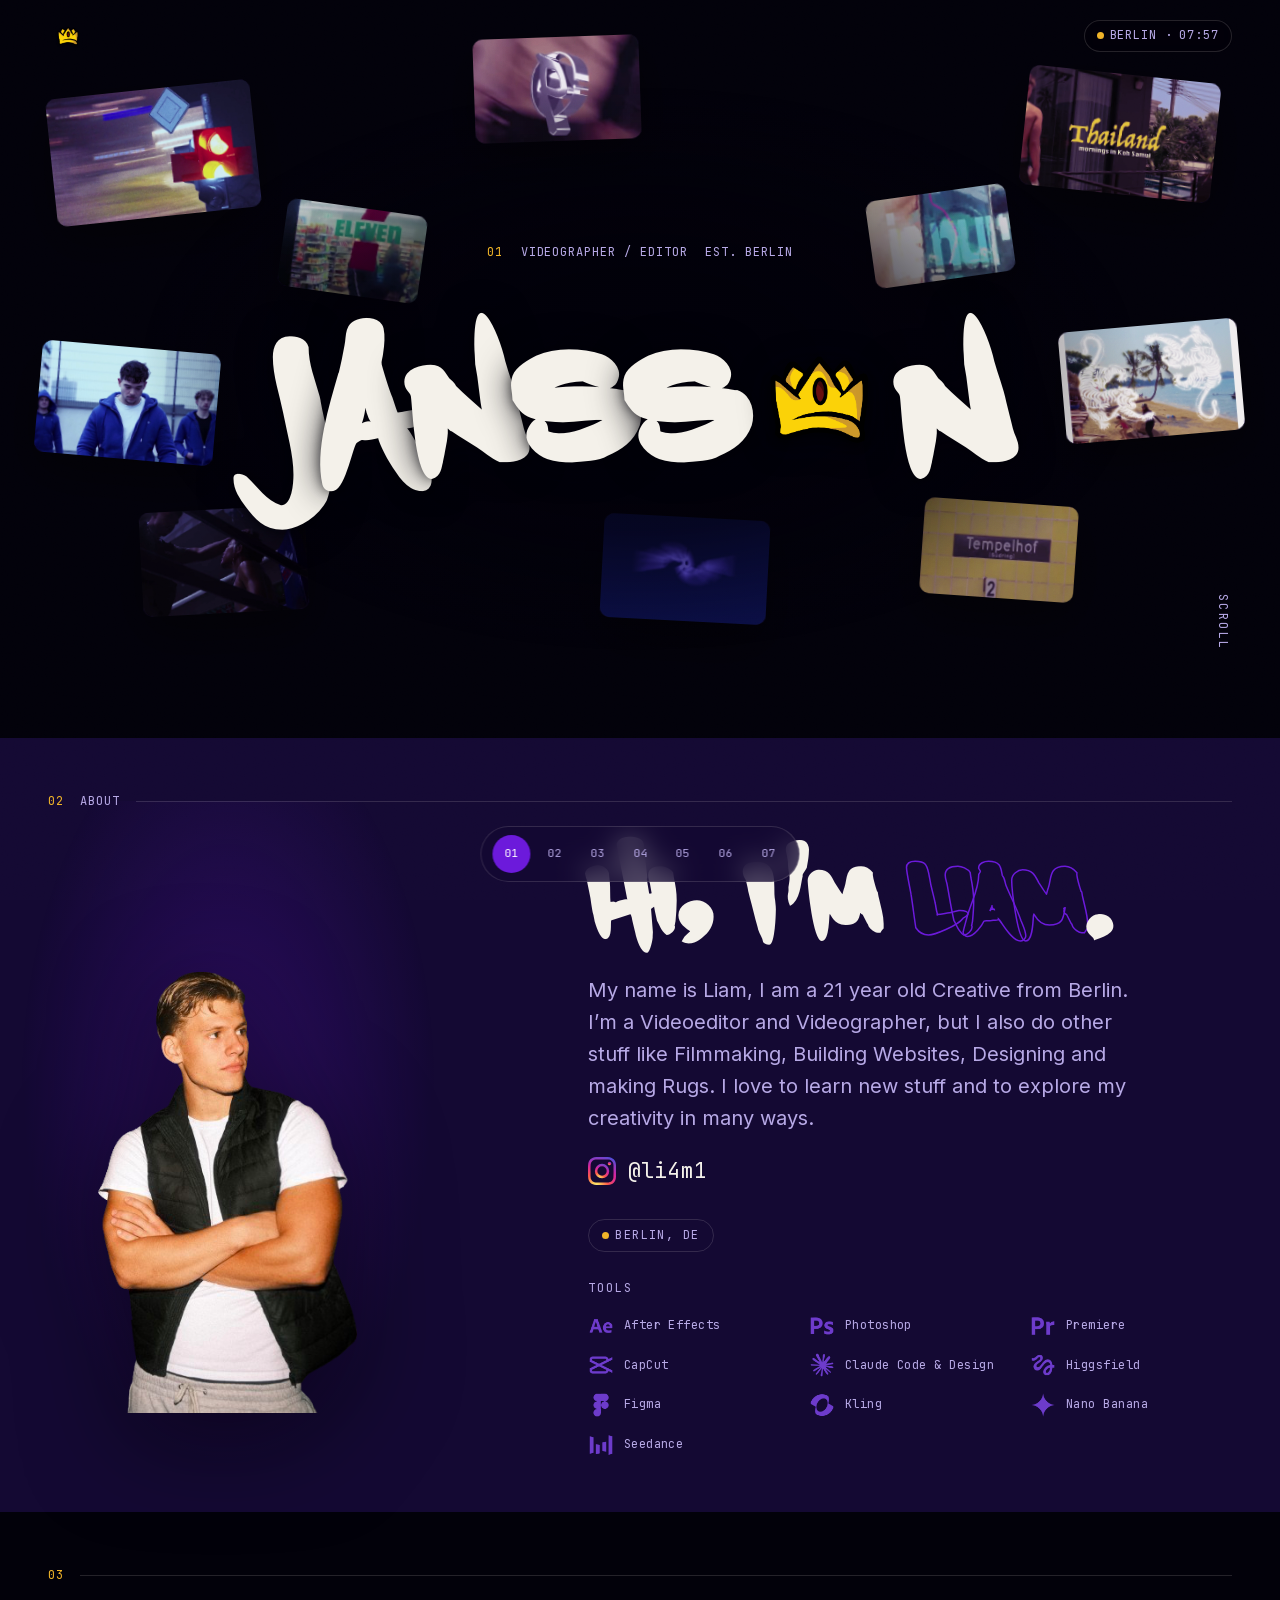
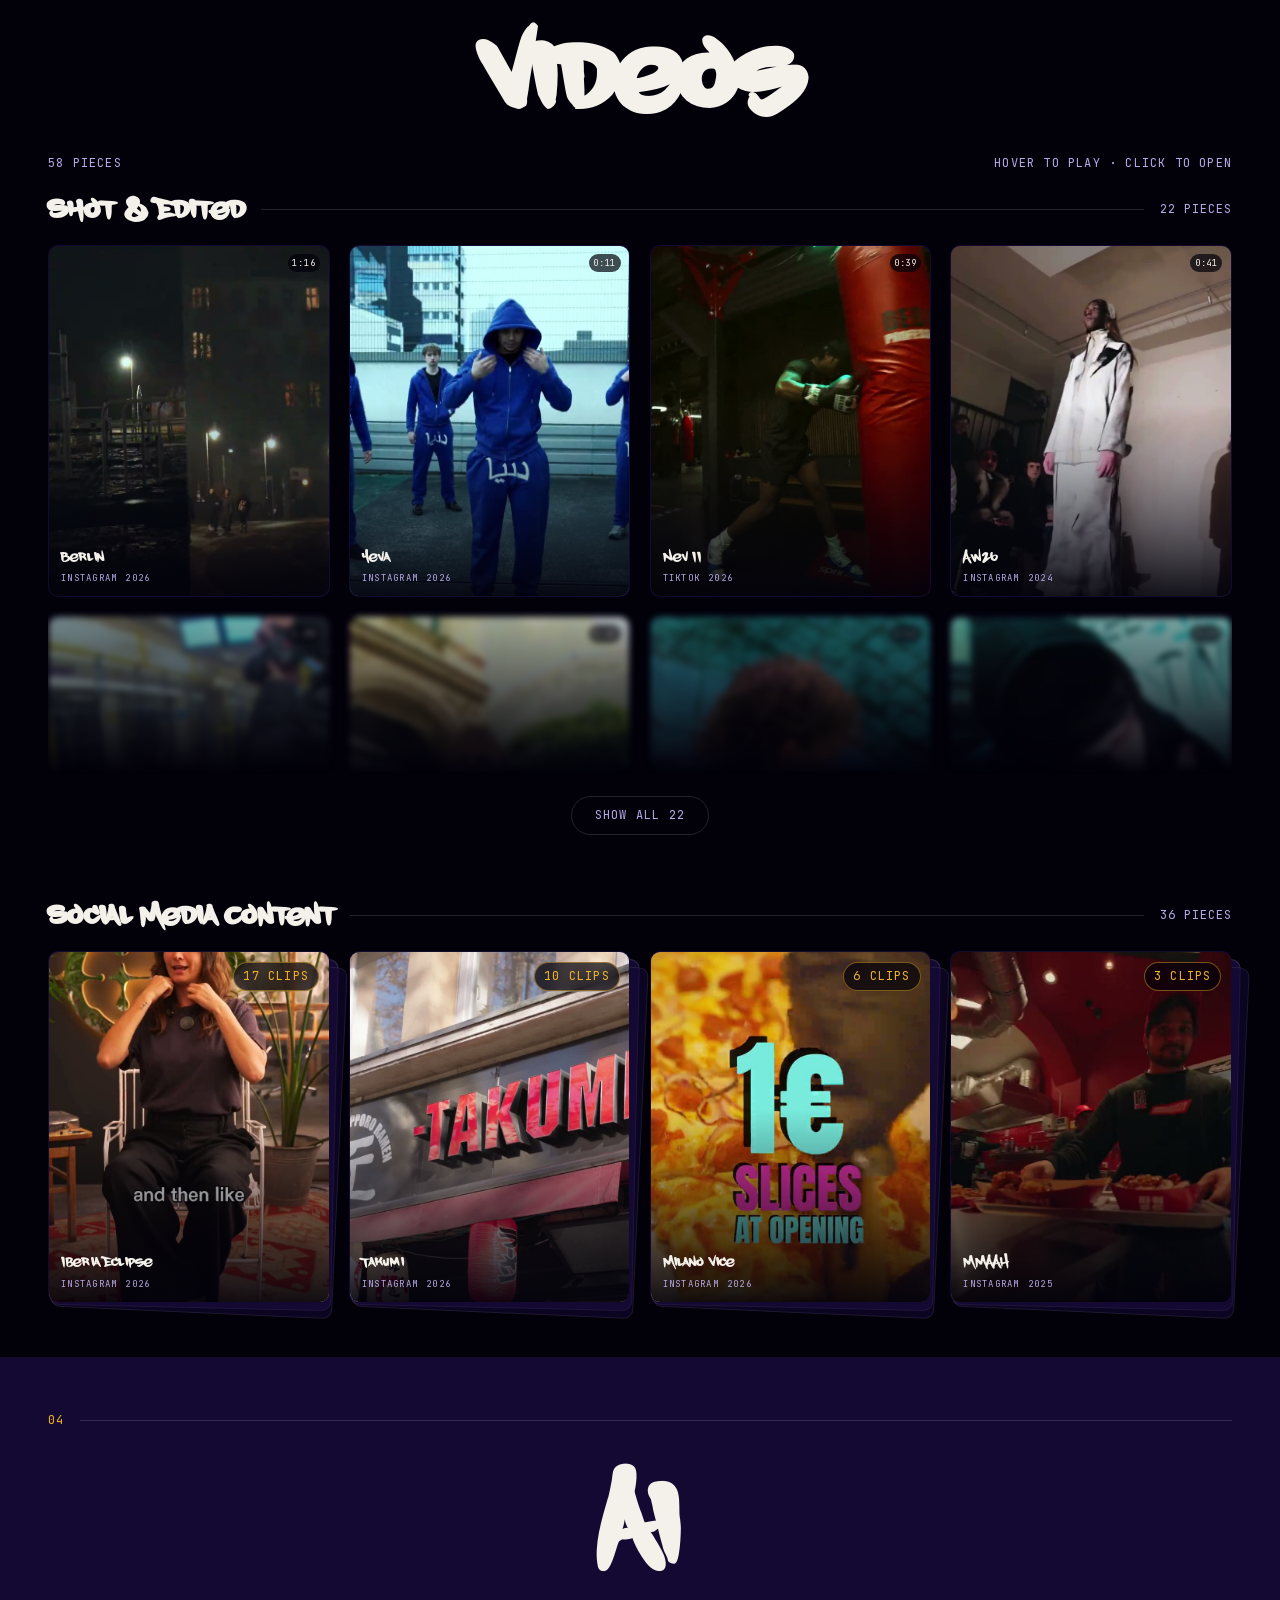
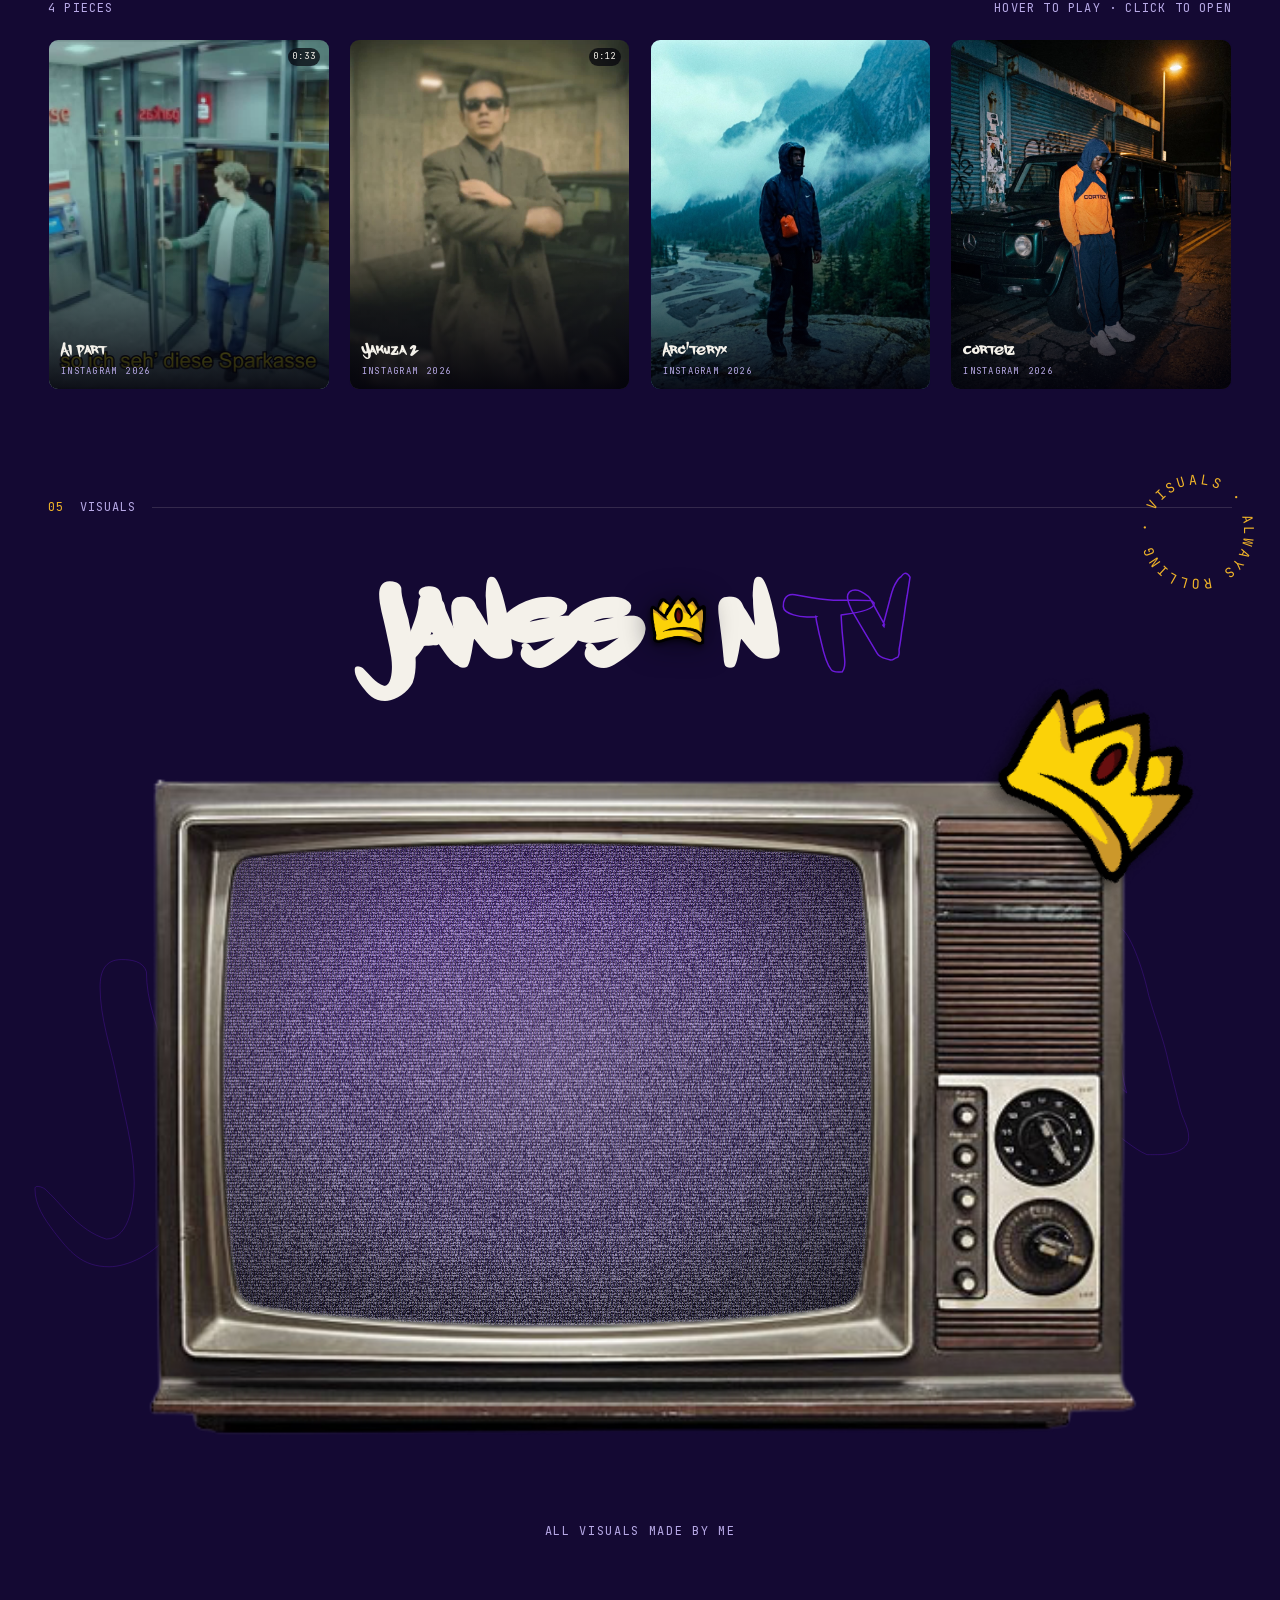
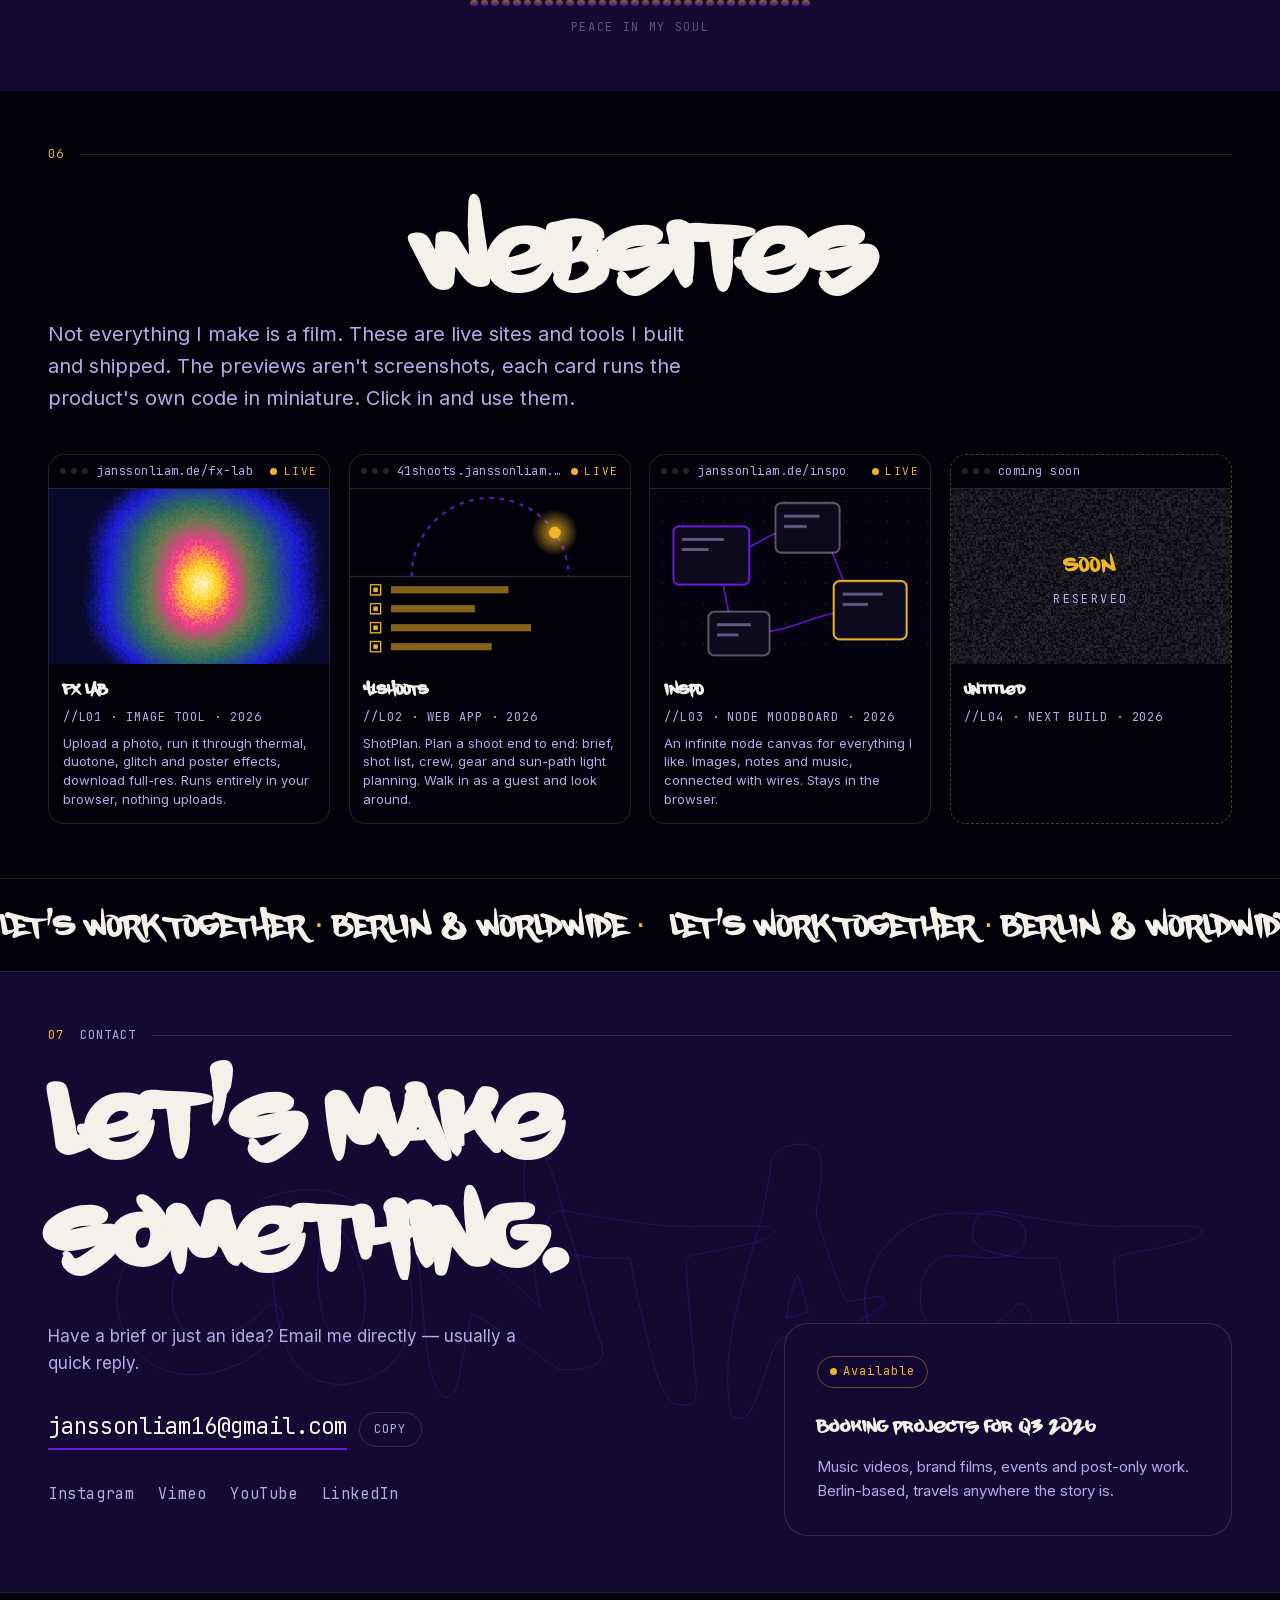
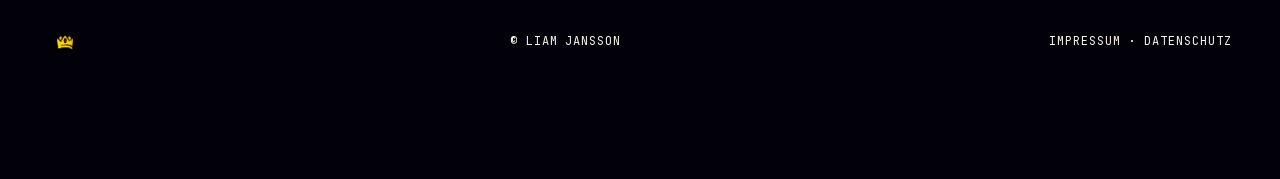
==== commit 88cc92f3: "Fix phone video sizing; new 63-clip TV channel Phone: .v-frame was height:100% + aspect-ratio, so on" ====
--- a/index.html
+++ b/index.html
@@ -1091,16 +1091,7 @@
       padding: 0.5em 1.1em; border-radius: var(--pill);
       border: 1px solid var(--line); color: var(--text-mut);
     }
-    .about-keywords {
-      display: flex; flex-wrap: wrap; gap: 0.5rem;
-      margin-top: 0.7rem; padding: 0; list-style: none;
-    }
-    .about-keywords li {
-      font-size: var(--fs-label); letter-spacing: 0.12em; text-transform: uppercase;
-      padding: 0.5em 1.1em; border-radius: var(--pill);
-      border: 1px solid var(--line); color: var(--text-mut);
-    }
-    .tools-row { margin-top: 1.9rem; }
+    .tools-row { margin-top: 1.7rem; }
     .tools-label {
       display: block; font-size: var(--fs-label); letter-spacing: 0.16em;
       text-transform: uppercase; color: var(--text-mut); margin-bottom: 0.9rem;
@@ -1127,13 +1118,22 @@
     .tools-logos li:hover img { opacity: 1; }
     .tools-logos li:hover span { color: var(--cream); }
     @media (max-width: 720px) {
-      .tools-logos { grid-template-columns: repeat(auto-fit, minmax(140px, 1fr)); gap: 0.75rem 0.9rem; }
-      .tools-logos img { width: 23px; }
+      .tools-logos { grid-template-columns: repeat(auto-fit, minmax(132px, 1fr)); gap: 0.7rem 0.9rem; }
+      .tools-logos img { width: 22px; }
+      /* two columns at 132px can't hold "Claude Code & Design" on one line;
+         wrapping beats the ellipsis that was cutting it to "Claude Code & De…". */
+      .tools-logos span { white-space: normal; overflow: visible; line-height: 1.25; }
+      .about-facts { margin-top: 1.2rem; }
+      .tools-row { margin-top: 1.4rem; }
+      .ig-link { margin-top: 1rem; }
     }
     .about-facts .dot-live { width: 7px; height: 7px; border-radius: 50%; background: var(--gold); animation: pulse 2.4s ease-in-out infinite; }
     @media (max-width: 720px) {
-      .about-top { grid-template-columns: 1fr; }
-      .about-photo { max-width: 260px; margin: 0 auto; }
+      .about-top { grid-template-columns: 1fr; gap: 1.2rem; }
+      /* the PNG carries a lot of transparent headroom, so at 260px it read
+         as a gap under the eyebrow rather than as a portrait */
+      .about-photo { max-width: 218px; margin: 0 auto; }
+      .about-text .work-display-title { margin-bottom: 0.8rem; }
     }
     @media (prefers-reduced-motion: reduce) {
       .about-facts .dot-live { animation: none !important; }
@@ -1143,6 +1143,15 @@
     #showreel { overflow: hidden; }
     .reel-stage { position: relative; max-width: 980px; margin: 0 auto; }
     .tv { position: relative; width: 100%; max-width: 850px; margin: 0 auto; }
+    /* Laptop and up the set runs bigger — the section has 1320px of gutter to
+       give and at 850px the tube was a small object in a lot of empty wall.
+       Phones and tablets keep the old size, where width is already the
+       constraint. */
+    @media (min-width: 1100px) {
+      .reel-stage { max-width: 1240px; }
+      .tv { max-width: 1120px; }
+      .orbit-badge { top: -84px; right: -10px; width: 150px; }
+    }
     .tv-img { width: 100%; position: relative; z-index: 2; pointer-events: none; }
     .tv-crown { position: absolute; z-index: 3; width: 42%; top: -22%; right: -12%; pointer-events: none; }
     .tv-screen {
@@ -1150,7 +1159,17 @@
       position: absolute; z-index: 1; top: 16.2%; left: 12.5%; width: 58.4%; height: 61.2%;
       overflow: hidden; border-radius: 50% / 6%; background: #000; cursor: pointer;
     }
-    .tv-screen video { width: 100%; height: 100%; object-fit: cover; }
+    .tv-screen video {
+      position: absolute; inset: 0; width: 100%; height: 100%; object-fit: cover;
+    }
+    /* only the armed buffer is visible; the other one sits behind it holding
+       the next clip's first frame */
+    .tv-screen video.reel-v {
+      opacity: 0; transition: opacity 140ms linear;
+      /* keeps the idle buffer out of the compositor's per-frame work */
+      content-visibility: auto;
+    }
+    .tv-screen video.reel-v.on { opacity: 1; content-visibility: visible; }
     /* ── CRT treatment ──────────────────────────────────────────────
        Built from the CRT-DUB research (~/CRT_DUB_AE_GUIDE.md). Two rules
        from it drive the whole stack:
@@ -1185,9 +1204,18 @@
     }
     /* c) bloom — above the mask, so highlights swallow the scanlines */
     .crt-bloom {
+      /* purple phosphor rather than the warm cream one — the whole tube
+         reads violet now, so a cream bloom fought the grade. */
       background: radial-gradient(ellipse at 50% 45%,
-        rgba(255,244,214,0.16), rgba(255,240,200,0.05) 45%, transparent 70%);
+        rgba(206,164,255,0.22), rgba(150,80,255,0.08) 45%, transparent 72%);
       mix-blend-mode: screen;
+    }
+    /* d) the purple cast itself. soft-light keeps the blacks black and only
+       pushes the midtones, so faces don't go magenta. */
+    .crt-tint {
+      background: linear-gradient(165deg,
+        rgba(128,44,235,0.40) 0%, rgba(78,26,160,0.26) 55%, rgba(40,12,96,0.30) 100%);
+      mix-blend-mode: soft-light;
     }
     /* g) vignette — corner darkening plus a gentle falloff */
     .crt-vig {
@@ -1205,15 +1233,22 @@
       0%,100% { opacity: 1; } 47% { opacity: 0.985; }
       48% { opacity: 0.955; } 49% { opacity: 0.99; }
     }
-    .tv-screen video#reel-video {
+    .tv-screen video.reel-v {
       /* f) overscan: real sets cut ~5% off every side */
       transform: scale(1.055);
-      /* the horizontal-only softness, plus a mild tube grade */
-      filter: url(#crtSmear) saturate(1.16) contrast(1.07) brightness(1.03);
+      /* colour-only part of the grade: cheap, and the idle buffer needs it so
+         it doesn't pop when it becomes visible */
+      filter: saturate(1.22) contrast(1.07) brightness(1.03) hue-rotate(-12deg);
+    }
+    /* The SVG filter is a full-frame pass every frame — at 1120px wide that is
+       the single most expensive thing on the page, so only the buffer actually
+       on screen pays for it. Applied to both, playback stuttered. */
+    .tv-screen video.reel-v.on {
+      filter: url(#crtSmear) saturate(1.22) contrast(1.07) brightness(1.03) hue-rotate(-12deg);
       animation: crtFlicker 5.5s steps(1, end) infinite;
     }
     @media (prefers-reduced-motion: reduce) {
-      .tv-screen video#reel-video { animation: none; }
+      .tv-screen video.reel-v, .tv-screen video.reel-v.on { animation: none; }
     }
     #static-canvas { position: absolute; inset: 0; width: 100%; height: 100%; opacity: 0.9; transition: opacity 0.5s ease; }
     .reel-meta {
@@ -1253,6 +1288,15 @@
       color: var(--text-mut);
     }
     .tv-title { text-align: center; margin-bottom: clamp(1.25rem, 3vw, 2rem); }
+    /* same crown-for-O swap as the landing wordmark */
+    .tv-title .crown-wrap { display: inline-block; margin: 0 -0.09em; }
+    .tv-title .crown-o {
+      width: 0.92em; display: inline-block; vertical-align: baseline;
+      transform: translateY(0.12em); transform-origin: 50% 80%;
+      transition: transform var(--dur) var(--eo);
+      filter: drop-shadow(0 2px 14px rgba(2,1,10,0.6));
+    }
+    .tv-title:hover .crown-o { transform: translateY(0.12em) rotate(-12deg); }
     .orbit-badge { position: absolute; top: -70px; right: -30px; width: 130px; z-index: 4; animation: orbitSpin 18s linear infinite; pointer-events: none; }
     .orbit-badge text { font-family: var(--font-mono); font-size: 11.5px; letter-spacing: 2.5px; fill: var(--gold); }
     @keyframes orbitSpin { to { transform: rotate(360deg); } }
@@ -1361,7 +1405,7 @@
       .rail { grid-auto-columns: minmax(132px, 1fr); }
       .rail-card { aspect-ratio: 3/4; }
       .home-name {
-        font-size: clamp(3.2rem, 17vw, 5rem); padding-left: 0.22em;
+        font-size: clamp(3.6rem, 20vw, 5.6rem); padding-left: 0.22em;
         /* Optical, not geometric: the box measures centred between the eyebrow
            and the strip below, but the crown-O is translated down 0.16em, so
            the wordmark's visual mass reads low. Transform, so the block height
@@ -1372,7 +1416,7 @@
          void above and below it. padding-top clears the fixed topbar, and
          moves the flex-centred wordmark down by half of it to match the
          strips' shift. */
-      #home { min-height: 60svh; padding-top: 72px; }
+      #home { min-height: 74svh; padding-top: 72px; }
     }
     @media (prefers-reduced-motion: reduce) {
       .stage-tile { opacity: 1 !important; transform: rotate(var(--rot)) !important; }
@@ -1386,7 +1430,7 @@
     .reveal, .hero-name .ch { opacity: 1; transform: none; }
   </style></noscript>
   <!-- portfolio section components (grids, player, lightbox) -->
-  <link rel="stylesheet" href="portfolio/components.css?v=11">
+  <link rel="stylesheet" href="portfolio/components.css?v=12">
 </head>
 <body>
   <div id="loader" aria-hidden="true">
@@ -1467,13 +1511,6 @@
           <div class="about-facts mono">
             <span><i class="dot-live"></i>Berlin, DE</span>
           </div>
-          <ul class="about-keywords mono">
-            <li>Video Editing</li>
-            <li>Filmmaking</li>
-            <li>AI-Production</li>
-            <li>Videography</li>
-            <li>Designing</li>
-          </ul>
           <div class="tools-row">
             <span class="tools-label mono">Tools</span>
             <ul class="tools-logos">
@@ -1562,17 +1599,22 @@
           <defs><path id="orbitPath" d="M55,55 m-40,0 a40,40 0 1,1 80,0 a40,40 0 1,1 -80,0"/></defs>
           <text><textPath href="#orbitPath">&#183; VISUALS &#183; ALWAYS ROLLING </textPath></text>
         </svg>
-        <h2 class="work-display-title videos-title reveal tv-title">Jansson <em>TV</em></h2>
+        <h2 class="work-display-title videos-title reveal tv-title" aria-label="Jansson TV">Janss<span class="crown-wrap"><img class="crown-o" src="crown.png" alt="o"></span>n <em>TV</em></h2>
         <div class="tv">
           <img src="tv.png" alt="" aria-hidden="true" class="tv-img">
           <img src="Asset 4.png" alt="" aria-hidden="true" class="tv-crown">
           <audio id="reel-song" src="clips/fx/peace-in-my-soul.mp3" loop preload="none"></audio>
           <div class="tv-screen" id="tv-screen">
-            <video id="reel-video" muted playsinline preload="metadata"></video>
+            <video id="reel-video" class="reel-v on" muted playsinline preload="metadata"></video>
+            <!-- the back buffer: the next clip decodes in here while this one
+                 is still playing, then the two swap. One element alone goes
+                 black for as long as the new src takes to open. -->
+            <video id="reel-video-b" class="reel-v" muted playsinline preload="auto" aria-hidden="true"></video>
             <canvas id="static-canvas" aria-hidden="true"></canvas>
             <div class="crt" aria-hidden="true">
               <div class="crt-scan"></div>
               <div class="crt-grille"></div>
+              <div class="crt-tint"></div>
               <div class="crt-bloom"></div>
               <div class="crt-vig"></div>
               <div class="crt-glare"></div>
@@ -1996,23 +2038,73 @@
       if (!video || !screen || !canvas) return;
       video.muted = true;   // the clips are silent by design — the song carries the section
       const ctx = canvas.getContext("2d");
-      /* Everything in clips/visuals — the channel runs the lot, then loops. */
+      /* Everything in clips/visuals, in a fixed shuffle — the channel runs
+         the lot, then loops. Order is baked rather than shuffled at load so
+         the sequence is the same thing everyone sees and can be reviewed. */
       const REEL = [
-        "clips/visuals/c4809.mp4",
-        "clips/visuals/cinematic-final.mp4",
-        "clips/visuals/cream-insta-2.mp4",
-        "clips/visuals/dips.mp4",
-        "clips/visuals/graded-haus.mp4",
-        "clips/visuals/haus-grade.mp4",
-        "clips/visuals/img-0006.mp4",
-        "clips/visuals/koh-samui-1.mp4",
-        "clips/visuals/muay-thai-fight.mp4",
-        "clips/visuals/ruben-finn.mp4",
-        "clips/visuals/sbahn-grade.mp4",
-        "clips/visuals/schoeneberg-edit.mp4",
-        "clips/visuals/shadowboxing.mp4",
-        "clips/visuals/sonne-apple.mp4",
-        "clips/visuals/zoom-transition.mp4",
+        "clips/visuals/v60.mp4",
+        "clips/visuals/v27.mp4",
+        "clips/visuals/v33.mp4",
+        "clips/visuals/v38.mp4",
+        "clips/visuals/v46.mp4",
+        "clips/visuals/v12.mp4",
+        "clips/visuals/v21.mp4",
+        "clips/visuals/v02.mp4",
+        "clips/visuals/v55.mp4",
+        "clips/visuals/v07.mp4",
+        "clips/visuals/v13.mp4",
+        "clips/visuals/v31.mp4",
+        "clips/visuals/v49.mp4",
+        "clips/visuals/v63.mp4",
+        "clips/visuals/v05.mp4",
+        "clips/visuals/v40.mp4",
+        "clips/visuals/v54.mp4",
+        "clips/visuals/v19.mp4",
+        "clips/visuals/v32.mp4",
+        "clips/visuals/v30.mp4",
+        "clips/visuals/v20.mp4",
+        "clips/visuals/v62.mp4",
+        "clips/visuals/v08.mp4",
+        "clips/visuals/v15.mp4",
+        "clips/visuals/v09.mp4",
+        "clips/visuals/v34.mp4",
+        "clips/visuals/v11.mp4",
+        "clips/visuals/v25.mp4",
+        "clips/visuals/v57.mp4",
+        "clips/visuals/v39.mp4",
+        "clips/visuals/v26.mp4",
+        "clips/visuals/v52.mp4",
+        "clips/visuals/v06.mp4",
+        "clips/visuals/v03.mp4",
+        "clips/visuals/v48.mp4",
+        "clips/visuals/v14.mp4",
+        "clips/visuals/v17.mp4",
+        "clips/visuals/v50.mp4",
+        "clips/visuals/v16.mp4",
+        "clips/visuals/v44.mp4",
+        "clips/visuals/v56.mp4",
+        "clips/visuals/v23.mp4",
+        "clips/visuals/v22.mp4",
+        "clips/visuals/v58.mp4",
+        "clips/visuals/v29.mp4",
+        "clips/visuals/v42.mp4",
+        "clips/visuals/v24.mp4",
+        "clips/visuals/v18.mp4",
+        "clips/visuals/v28.mp4",
+        "clips/visuals/v04.mp4",
+        "clips/visuals/v47.mp4",
+        "clips/visuals/v51.mp4",
+        "clips/visuals/v37.mp4",
+        "clips/visuals/v36.mp4",
+        "clips/visuals/v10.mp4",
+        "clips/visuals/v45.mp4",
+        "clips/visuals/v41.mp4",
+        "clips/visuals/v35.mp4",
+        "clips/visuals/v59.mp4",
+        "clips/visuals/v43.mp4",
+        "clips/visuals/v61.mp4",
+        "clips/visuals/v53.mp4",
+        "clips/visuals/v01.mp4",
       ];
       let raf = null, idx = 0;
 
@@ -2141,26 +2233,56 @@
         song.addEventListener("ended", waveStop);
       }
 
-      const play = () => video.play().then(stopStatic).catch(() => {});
-
-      function load(i, go) {
-        idx = (i + REEL.length) % REEL.length;
-        video.src = REEL[idx];
-        if (go) play();
+      /* ── channel: two buffers, never a black frame ──────────────────
+         Assigning a new src to a playing <video> tears down the old decode
+         and shows nothing until the new file has opened — with 63 short
+         clips that gap landed every few seconds. So the next clip is loaded
+         into the OTHER element while this one still plays, and at `ended`
+         the two just swap. ── */
+      const vA = video, vB = $("#reel-video-b");
+      let cur = vA, buf = vB;
+      const nextIdx = () => (idx + 1) % REEL.length;
+
+      function prime(el, i) {          // park a clip in a buffer, paused at 0
+        if (el.dataset.i === String(i)) return;
+        el.dataset.i = String(i);
+        el.src = REEL[i];
+        el.preload = "auto";
+        el.load();
       }
-      load(0, false);
-      video.addEventListener("ended", () => load(idx + 1, true));   // straight into the next
+
+      const play = () => cur.play().then(stopStatic).catch(() => {});
+
+      function advance() {
+        const n = nextIdx();
+        // the buffer may still be opening if a clip was very short — asking
+        // it to play anyway is correct, it starts as soon as it has data
+        [cur, buf] = [buf, cur];
+        idx = n;
+        cur.classList.add("on");
+        buf.classList.remove("on");
+        try { cur.currentTime = 0; } catch (e) { /* not seekable yet */ }
+        play();
+        buf.pause();
+        prime(buf, nextIdx());         // stage the one after this
+      }
+
+      idx = 0;
+      prime(vA, 0);
+      prime(vB, 1);
+      vA.addEventListener("ended", advance);
+      vB.addEventListener("ended", advance);
 
       // buffer before it is needed so the first frame is ready on arrival
       new IntersectionObserver((e, io) => {
-        if (e[0].isIntersecting) { video.preload = "auto"; video.load(); io.disconnect(); }
+        if (e[0].isIntersecting) { vA.preload = "auto"; vA.load(); io.disconnect(); }
       }, { rootMargin: "600px" }).observe(screen);
 
       // start on arrival, stop on exit — nothing decodes off-screen
       if (!RM) {
         new IntersectionObserver(e => {
           if (e[0].isIntersecting) { wantSong = true; play(); songPlay(); }
-          else { wantSong = false; video.pause(); songStop(); }
+          else { wantSong = false; cur.pause(); songStop(); }
         }, { threshold: 0.35 }).observe(screen);
       }
 
--- a/portfolio/components.css
+++ b/portfolio/components.css
@@ -229,6 +229,39 @@
   .v-tools { gap: 0.75rem; }
 }
 
+/* On a portrait screen the frame's height:100% is definite, so its
+   aspect-ratio loses: a 16:9 clip got a full-height black box with a 219px
+   strip of video floating in the middle of it. Flip which axis drives —
+   width fills, height follows the ratio — so the frame hugs the clip at any
+   ratio. align-self is required: as a grid item it would otherwise stretch
+   back to the row height and undo the whole thing. */
+@media (max-aspect-ratio: 1 / 1) {
+  .v-frame {
+    height: auto; width: 100%; align-self: center;
+    /* room reserved for the caption, which sits BELOW the picture here
+       instead of on top of it — a 16:9 clip is only ~240px tall on a phone
+       and the desktop scrim would cover a third of it. */
+    max-height: calc(100% - 4.8rem);
+    overflow: visible;
+  }
+  .v-frame video { border-radius: inherit; }
+  .v-bar {
+    inset: 100% 0 auto 0;
+    background: none;
+    padding: 0.8rem 0.2rem 0;
+    /* one line only: a wrapped bar is ~95px tall, which a 9:16 clip has no
+       room for — the strip below it is fixed. The title ellipsises instead. */
+    flex-wrap: nowrap; gap: 0.9rem;
+    align-items: center;
+  }
+  .v-bar .v-meta { min-width: 0; }
+  .v-bar .v-title, .v-bar .v-sub { white-space: nowrap; overflow: hidden; text-overflow: ellipsis; }
+  .v-btn { padding: 0.5em 1em; }
+  /* the strip already shows where you are in the set */
+  .v-pos { display: none; }
+  .v-stage { padding-left: 0.6rem; padding-right: 0.6rem; }
+}
+
 @media (prefers-reduced-motion: reduce) {
   html { scroll-behavior: auto; }
   *, *::before, *::after {
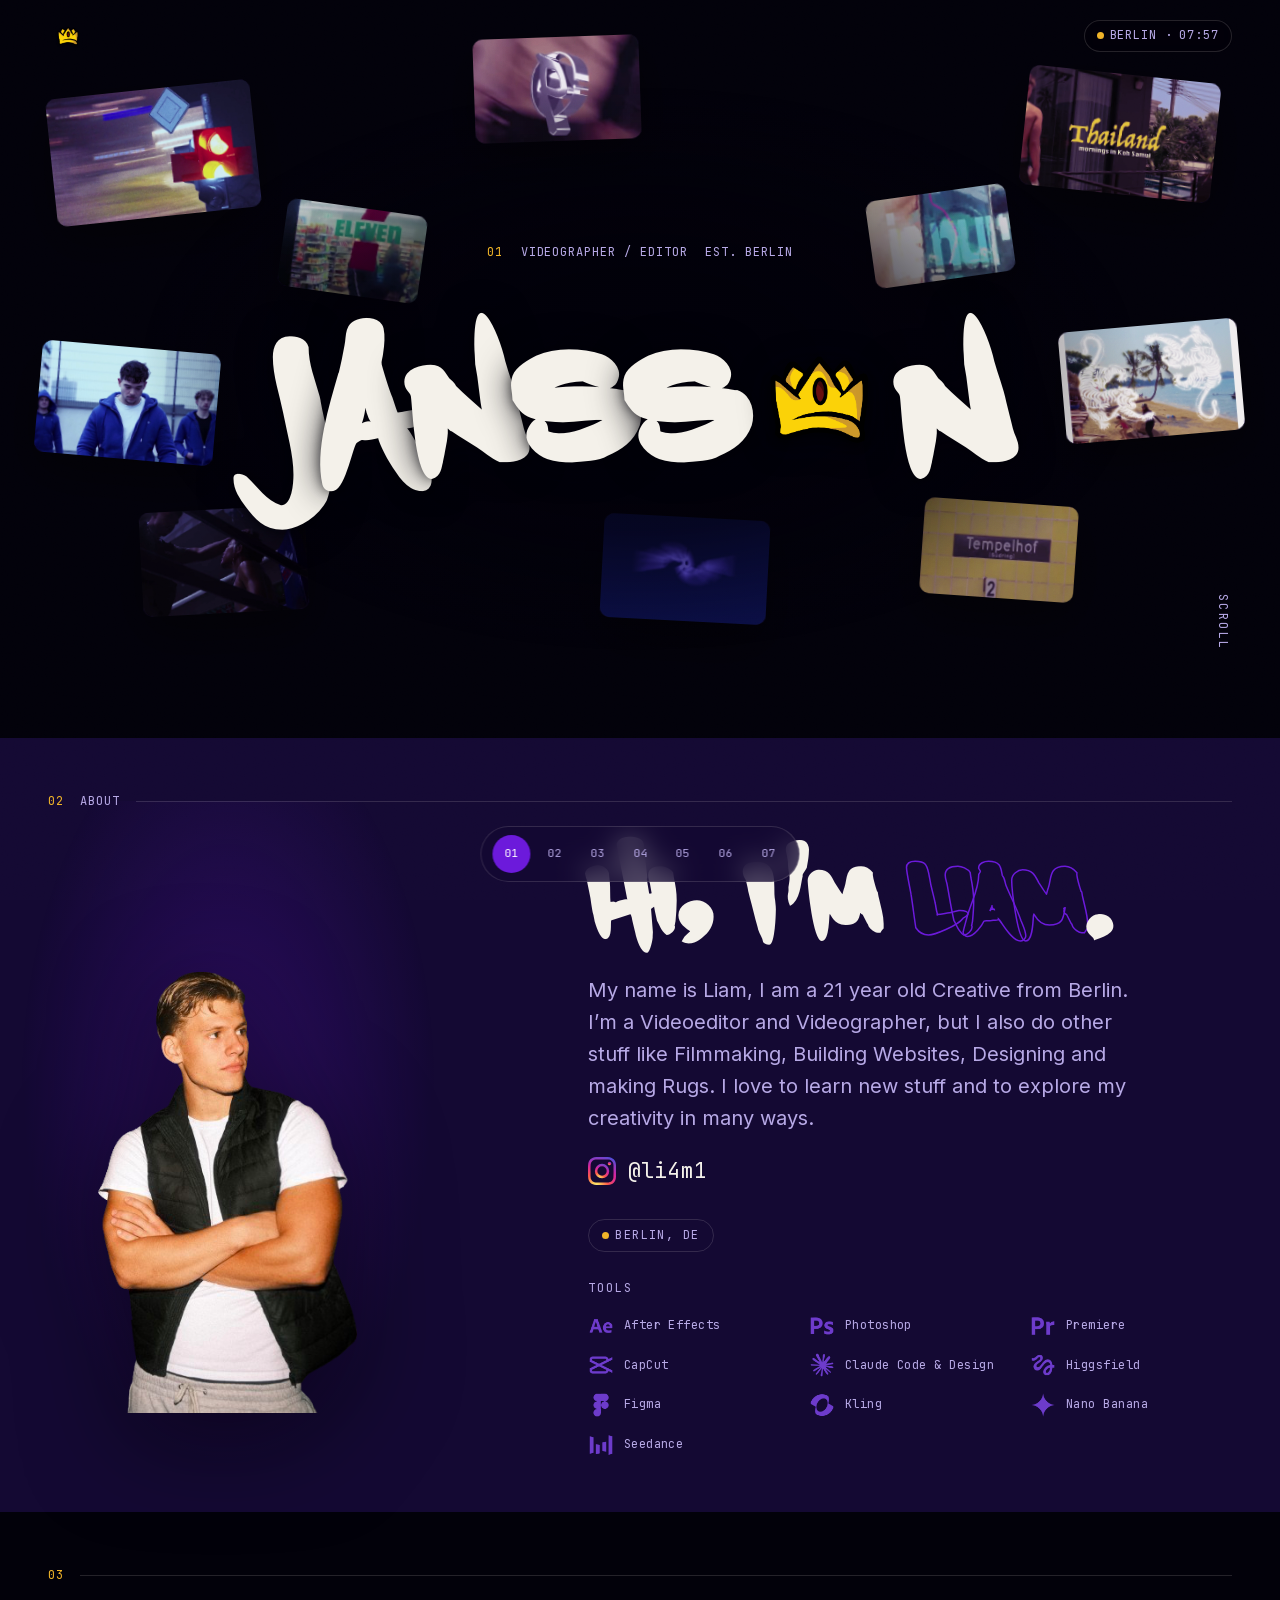
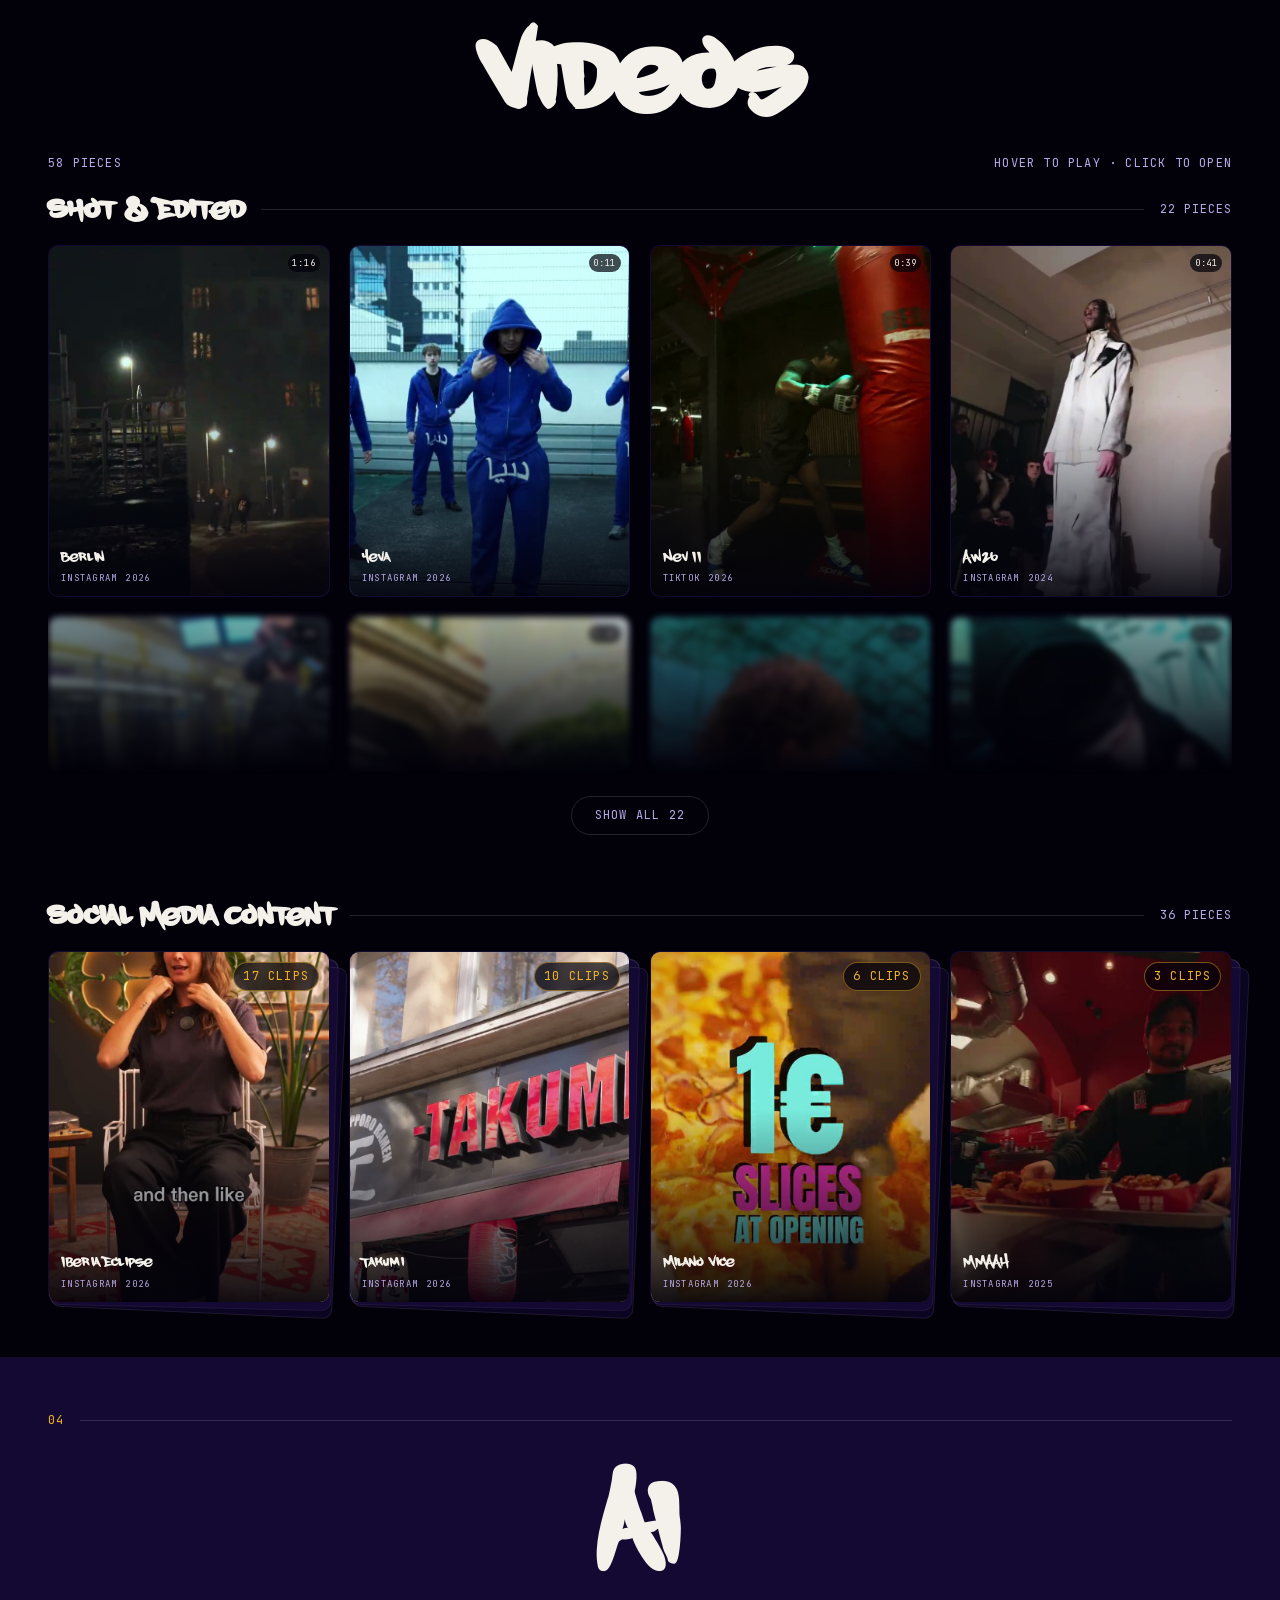
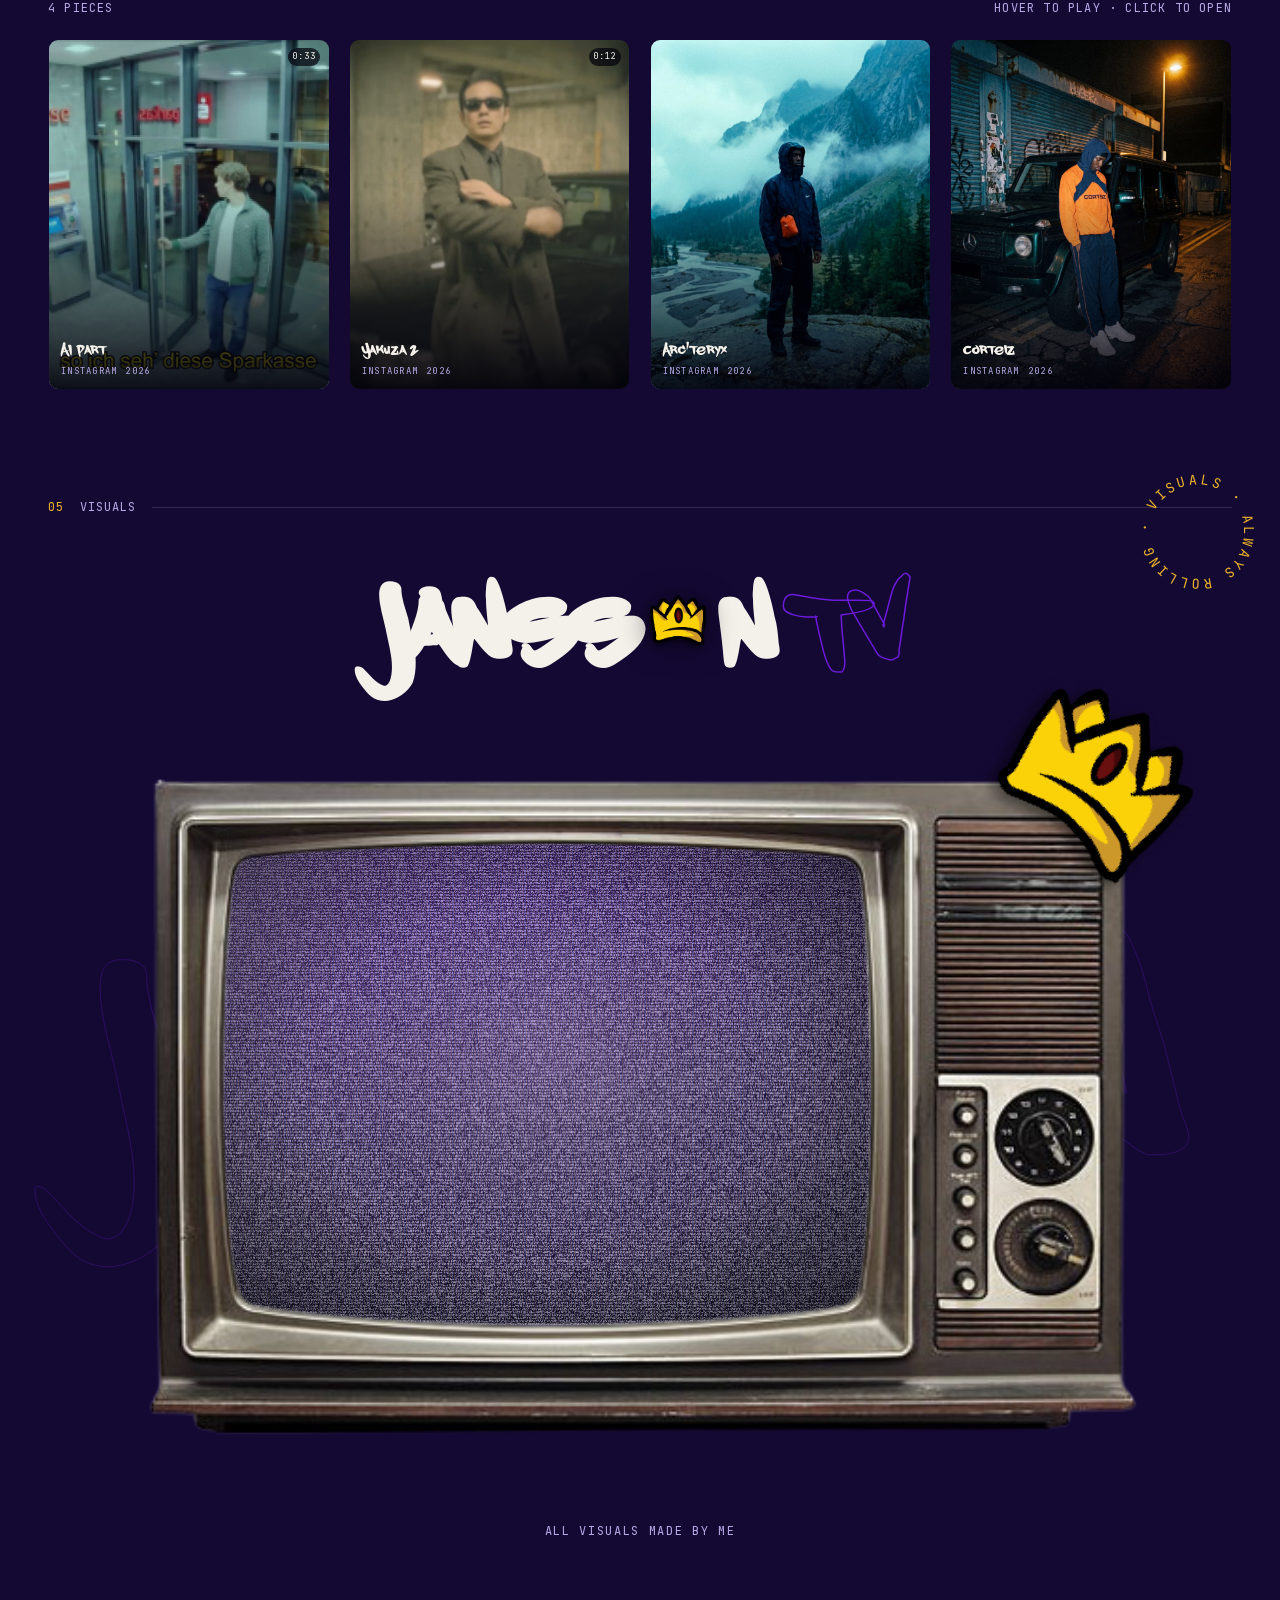
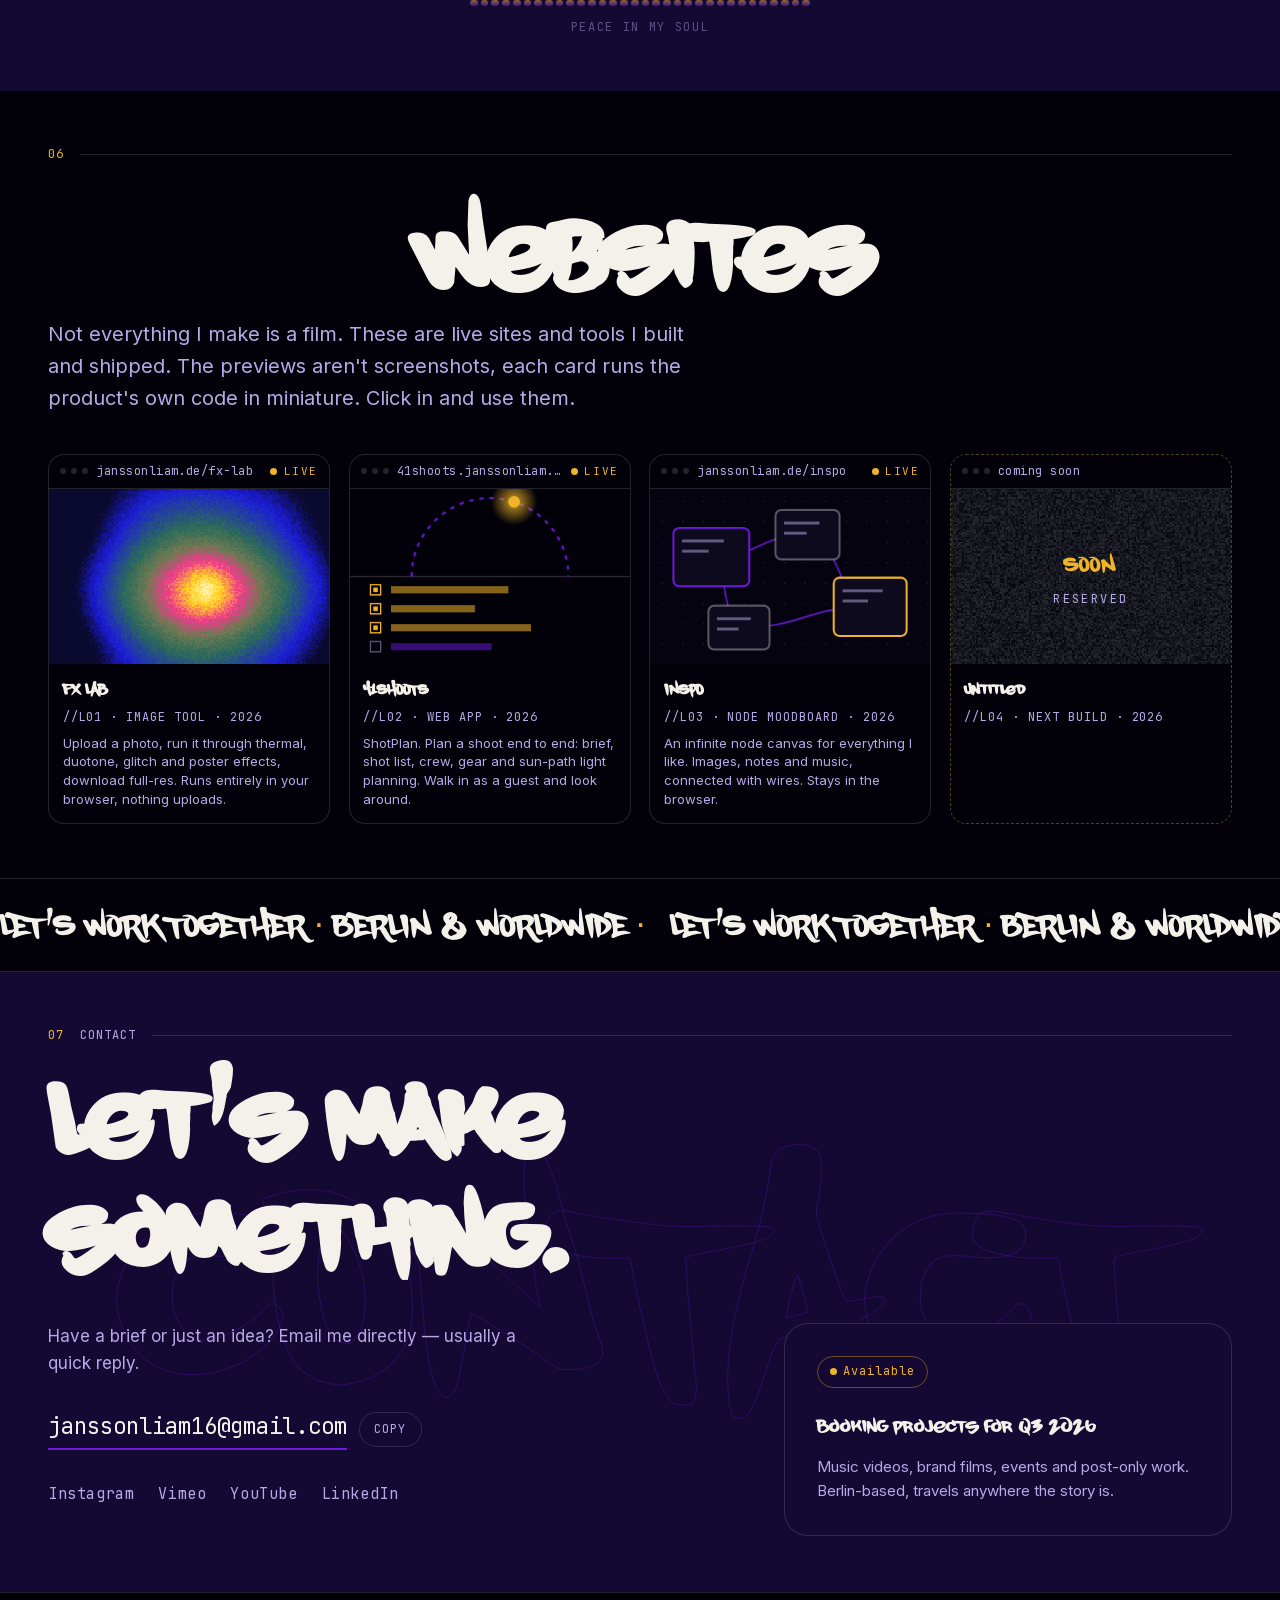
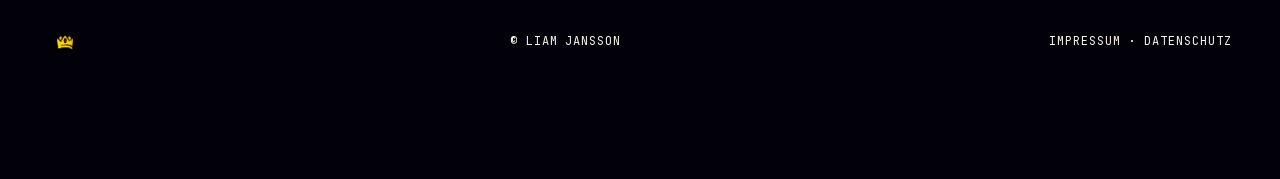
==== commit 1d045e17: "Wire swipe into the clip player; fix its height on iOS .v-nav is display:none under 640px on the pro" ====
--- a/index.html
+++ b/index.html
@@ -1430,7 +1430,7 @@
     .reveal, .hero-name .ch { opacity: 1; transform: none; }
   </style></noscript>
   <!-- portfolio section components (grids, player, lightbox) -->
-  <link rel="stylesheet" href="portfolio/components.css?v=12">
+  <link rel="stylesheet" href="portfolio/components.css?v=13">
 </head>
 <body>
   <div id="loader" aria-hidden="true">
@@ -2905,6 +2905,30 @@
     $("#vClose")?.addEventListener("click", closeV);
     $("#vPrev")?.addEventListener("click", () => stepV(-1));
     $("#vNext")?.addEventListener("click", () => stepV(1));
+
+    /* Swipe through clips. The stills lightbox had this and the clip player
+       never did — but .v-nav is display:none under 640px on the promise of
+       "swipe instead", so on a phone the only way between clips was the
+       thumbnail strip. Either axis steps: the arrows read up/down, but a
+       fullscreen video invites a sideways swipe just as much. The tap-to-
+       pause overlay sits on top, so this binds to the frame's parent. */
+    (() => {
+      const stage = $(".v-stage", vw); if (!stage) return;
+      let x0 = null, y0 = 0, t0 = 0;
+      stage.addEventListener("touchstart", (e) => {
+        if (e.touches.length !== 1) { x0 = null; return; }
+        x0 = e.touches[0].clientX; y0 = e.touches[0].clientY; t0 = Date.now();
+      }, { passive: true });
+      stage.addEventListener("touchend", (e) => {
+        if (x0 === null) return;
+        const dx = e.changedTouches[0].clientX - x0;
+        const dy = e.changedTouches[0].clientY - y0;
+        const far = Math.abs(dx) > Math.abs(dy) ? dx : dy;
+        // a slow drag is a scroll attempt, not a flick
+        if (Math.abs(far) > 45 && Date.now() - t0 < 700) stepV(far < 0 ? 1 : -1);
+        x0 = null;
+      }, { passive: true });
+    })();
     $("#vSound")?.addEventListener("click", () => {
       sound = !sound; vv.muted = !sound;
       syncSoundBtn();
--- a/portfolio/components.css
+++ b/portfolio/components.css
@@ -117,6 +117,11 @@
 /* ── viewer ────────────────────────────────────────────────────── */
 .viewer {
   position: fixed; inset: 0; z-index: 90;
+  /* inset:0 alone sizes a fixed element to the LARGE viewport on iOS, so with
+     the URL bar on screen the bottom of the player — the caption and the whole
+     thumbnail strip — sat underneath the browser chrome. dvh tracks the
+     visible area as that bar shows and hides. */
+  height: 100dvh;
   background: rgba(2,1,10,0.94);
   backdrop-filter: blur(20px); -webkit-backdrop-filter: blur(20px);
   display: grid; place-items: center;
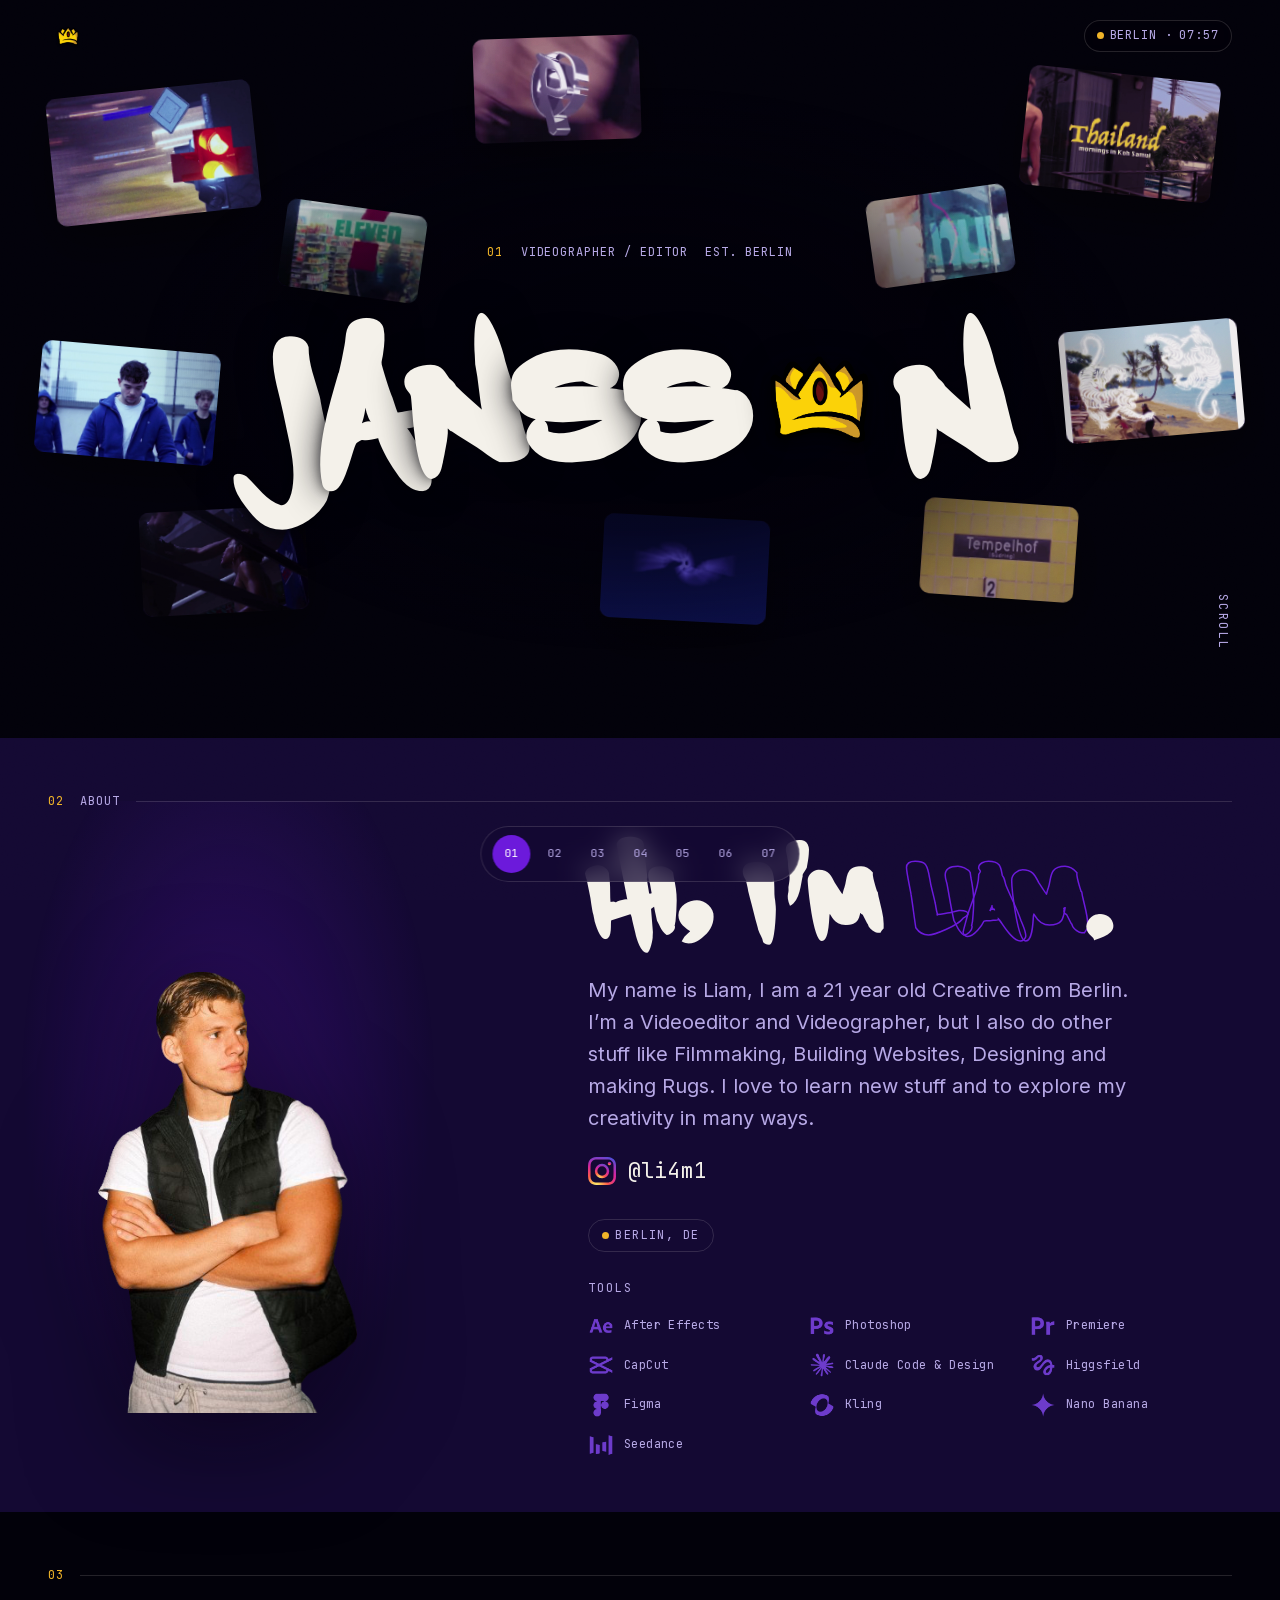
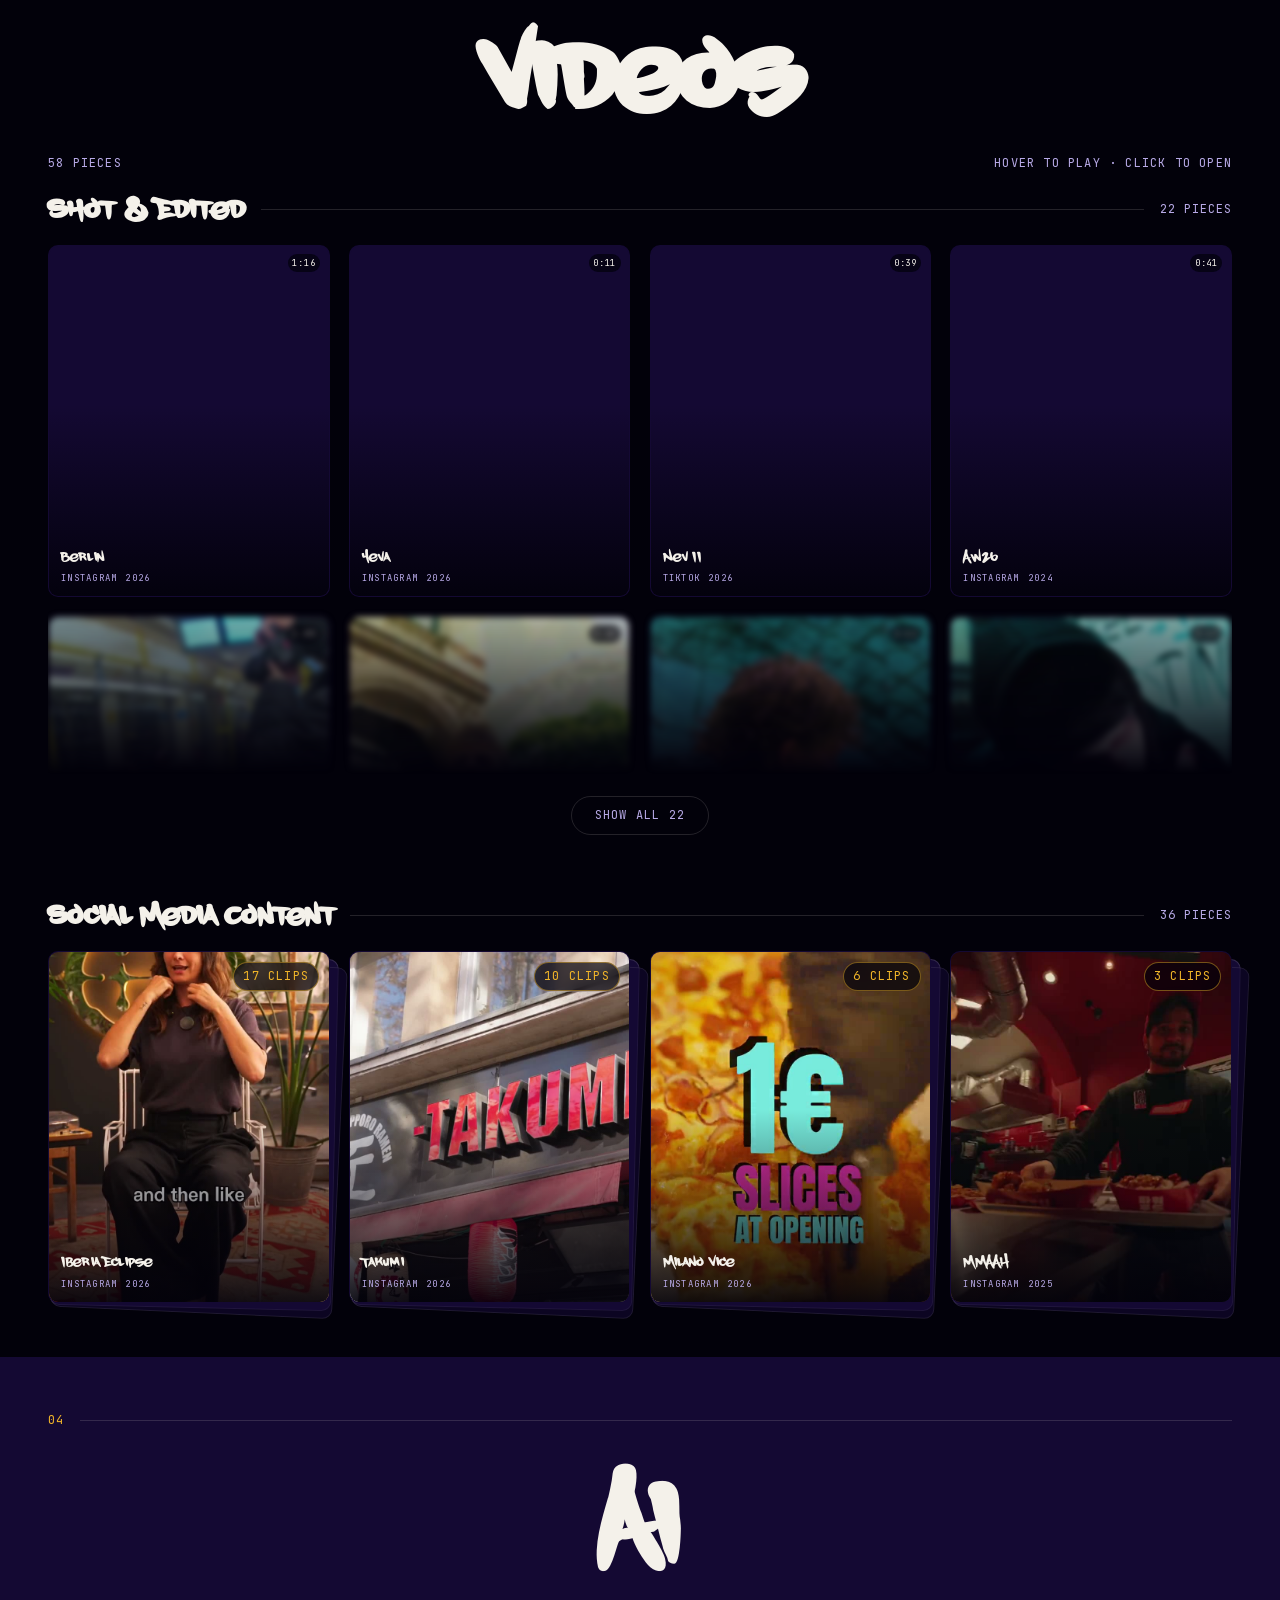
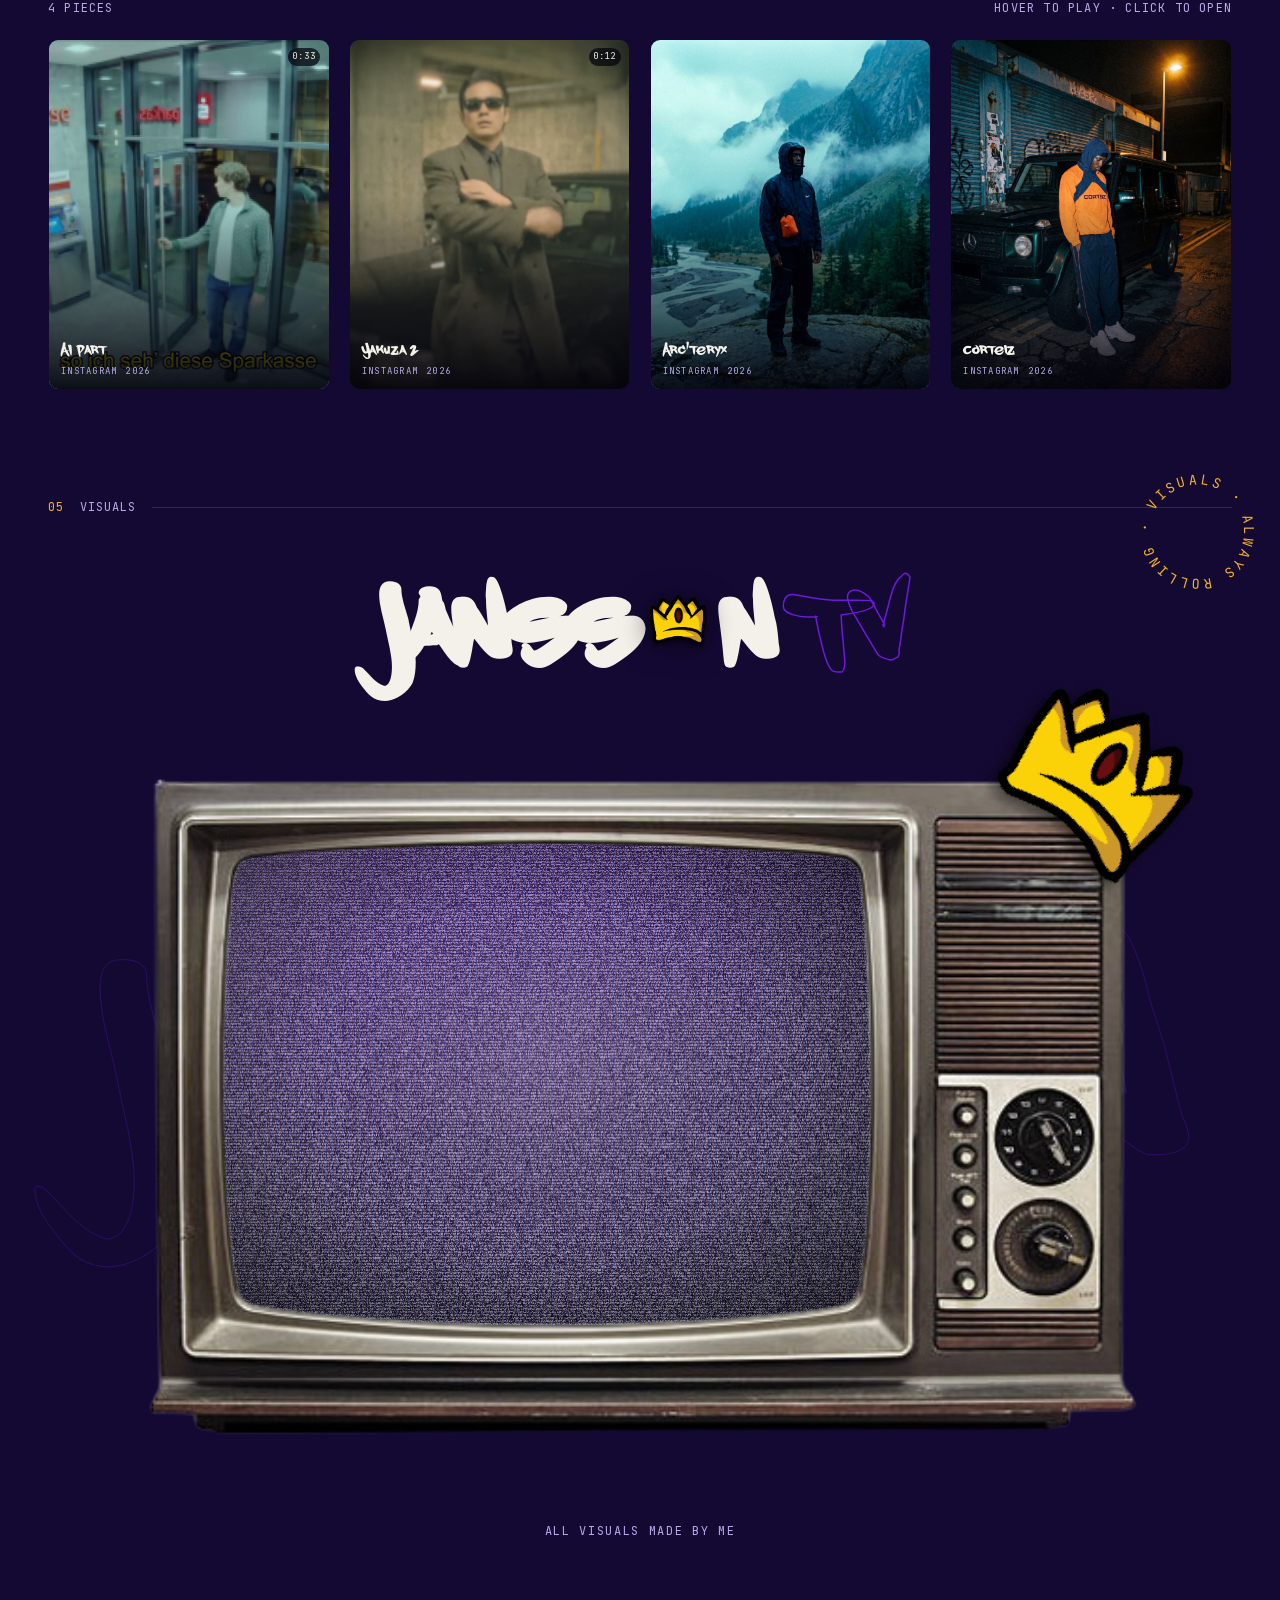
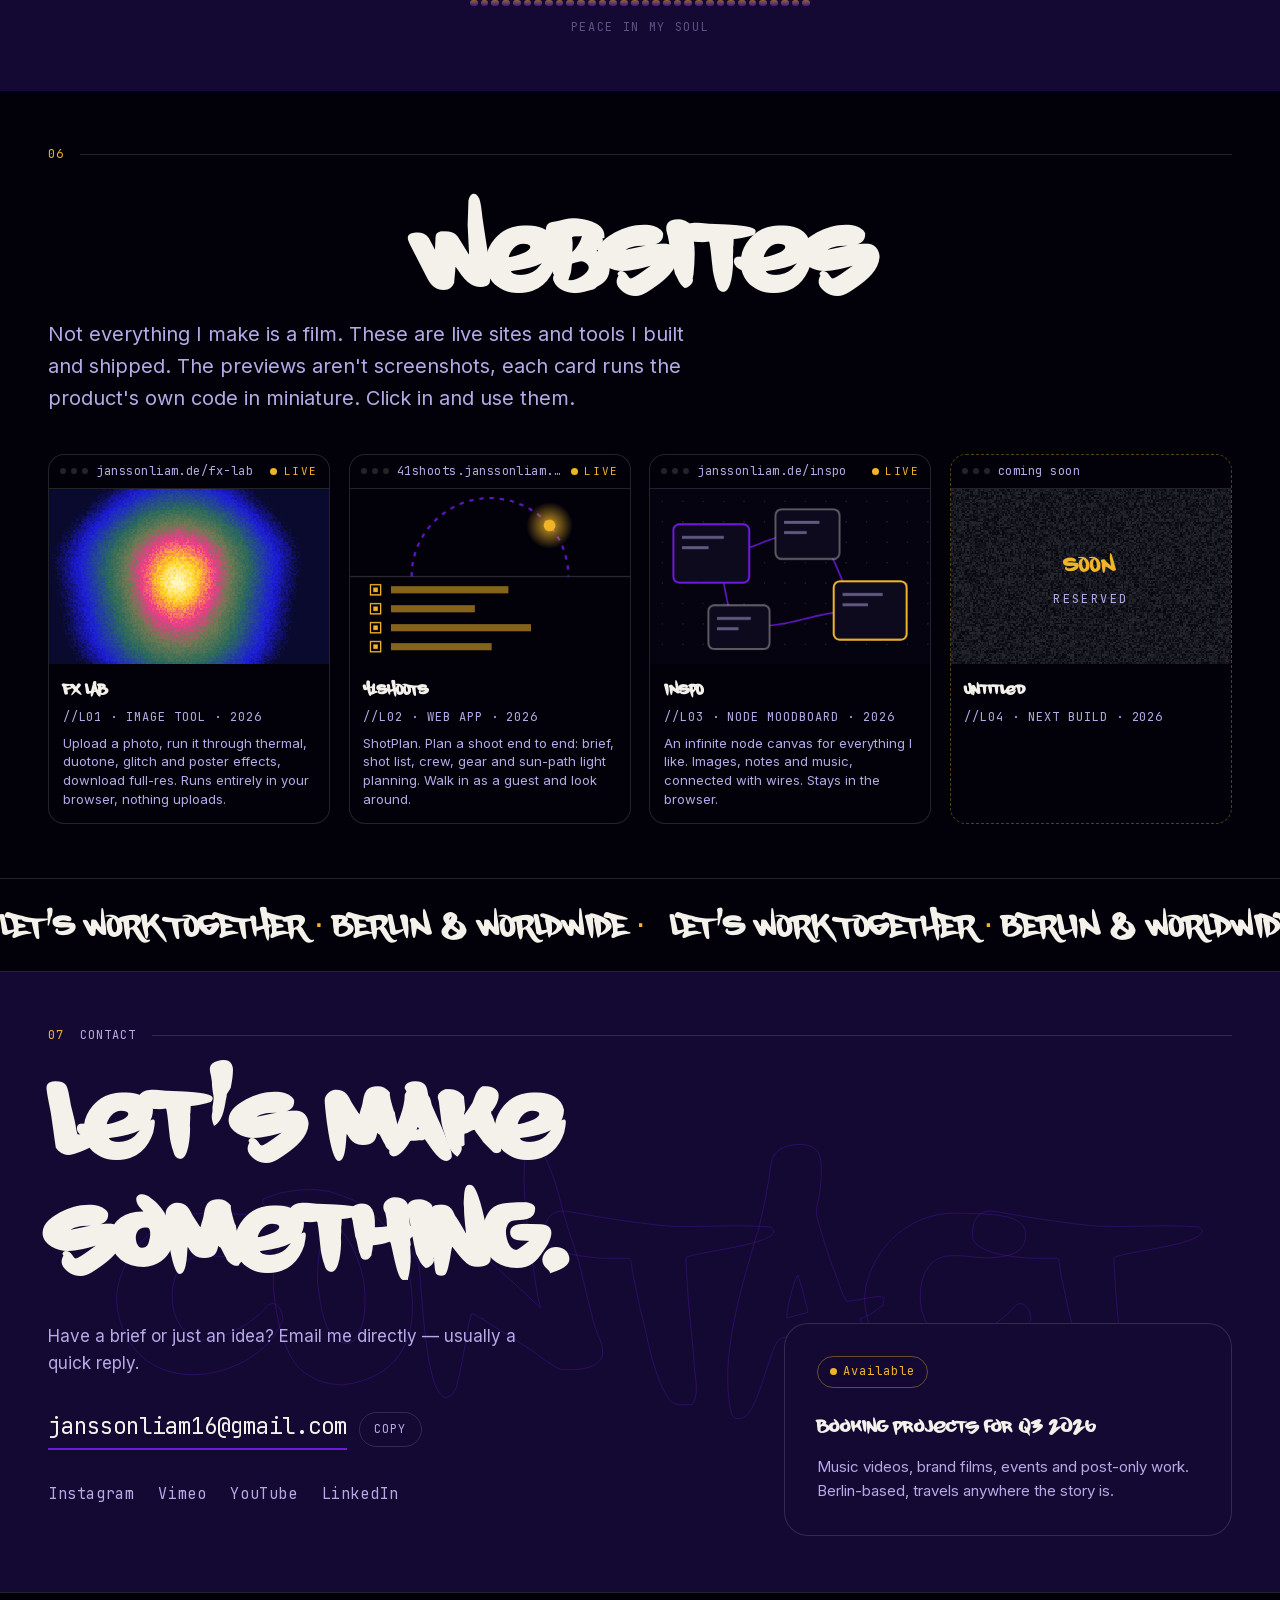
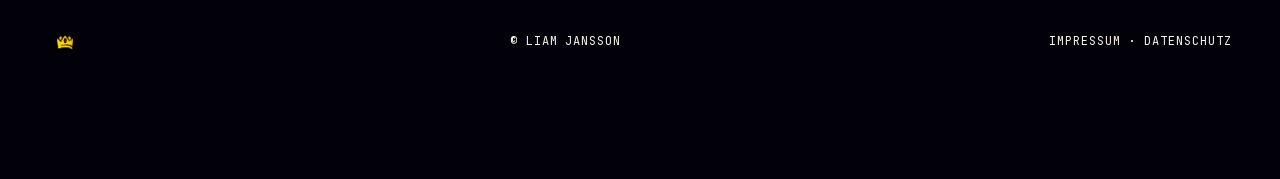
==== commit 0d954900: "Stop the bleeding decorations from widening the phone viewport The clip player rendered about 25px w" ====
--- a/index.html
+++ b/index.html
@@ -92,7 +92,16 @@
     }
 
     *, *::before, *::after { margin: 0; padding: 0; box-sizing: border-box; }
-    html { scroll-behavior: smooth; }
+    /* body's overflow-x:hidden clips the decorations that bleed off the right
+       edge in #reel — the orbit badge and the TV crown both sit on negative
+       right offsets — but it only clips their PAINT. They still count toward
+       the document's width, which on a phone pushes the initial containing
+       block about 23px past the screen. Every position:fixed overlay sizes to
+       that box, so the clip player was laid out wider than the display and lost
+       its right edge: half the close button, the sound toggle, and a slice of
+       the video itself. clip on the root keeps the bleed and takes it out of
+       the layout width too. */
+    html { scroll-behavior: smooth; overflow-x: clip; }
     body {
       background: var(--night);
       color: var(--text);
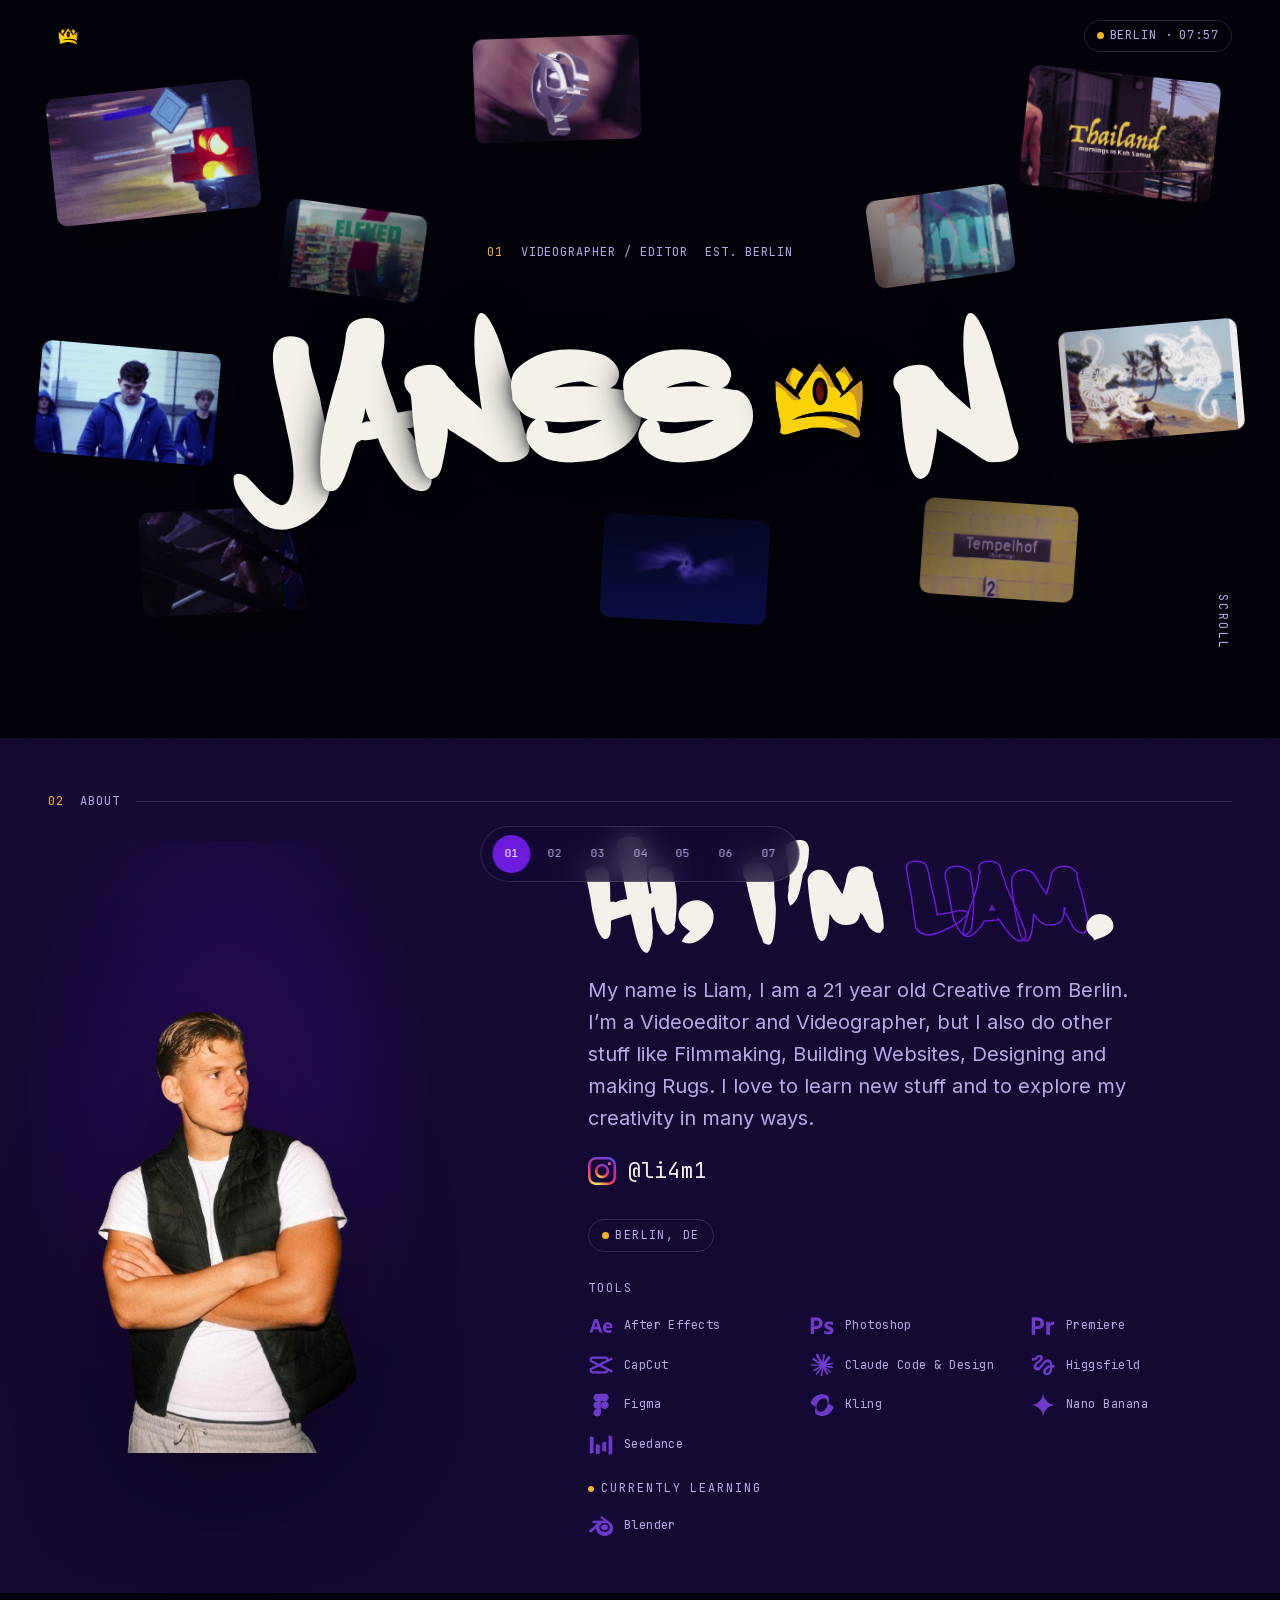
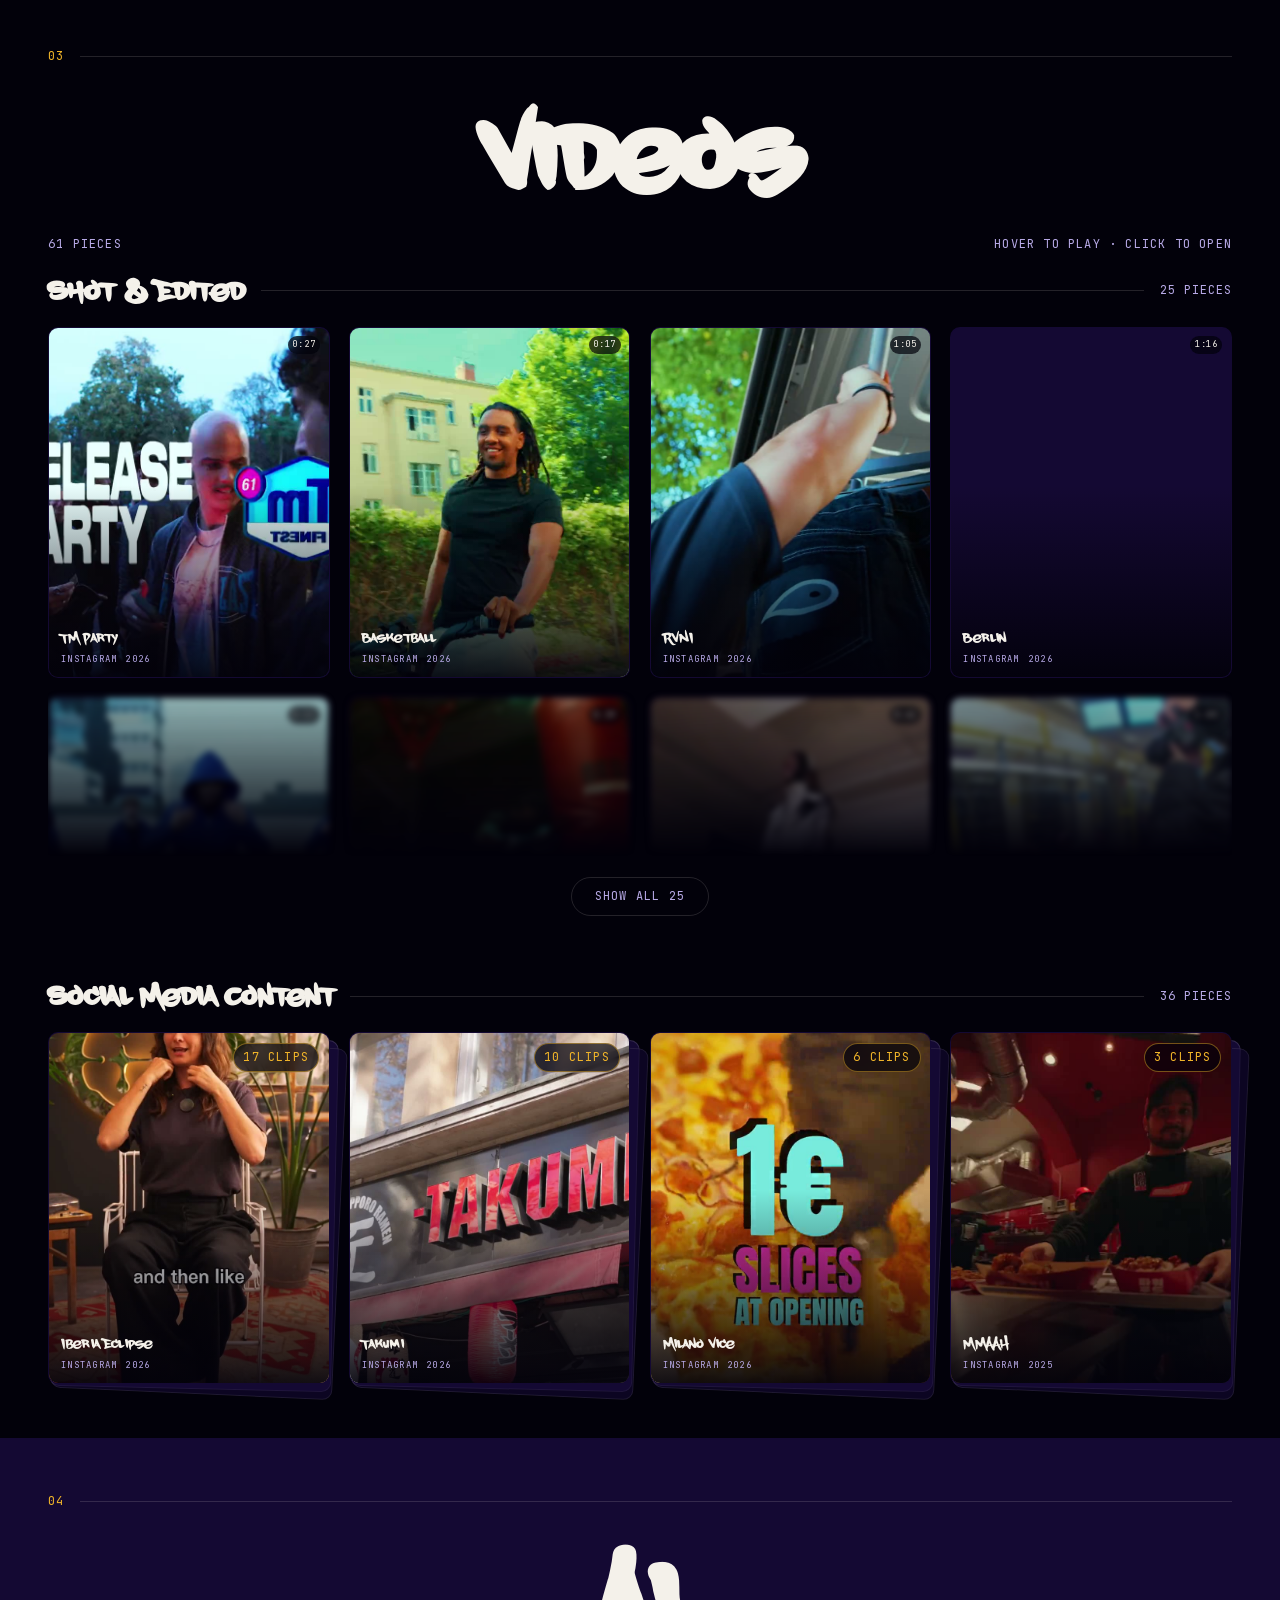
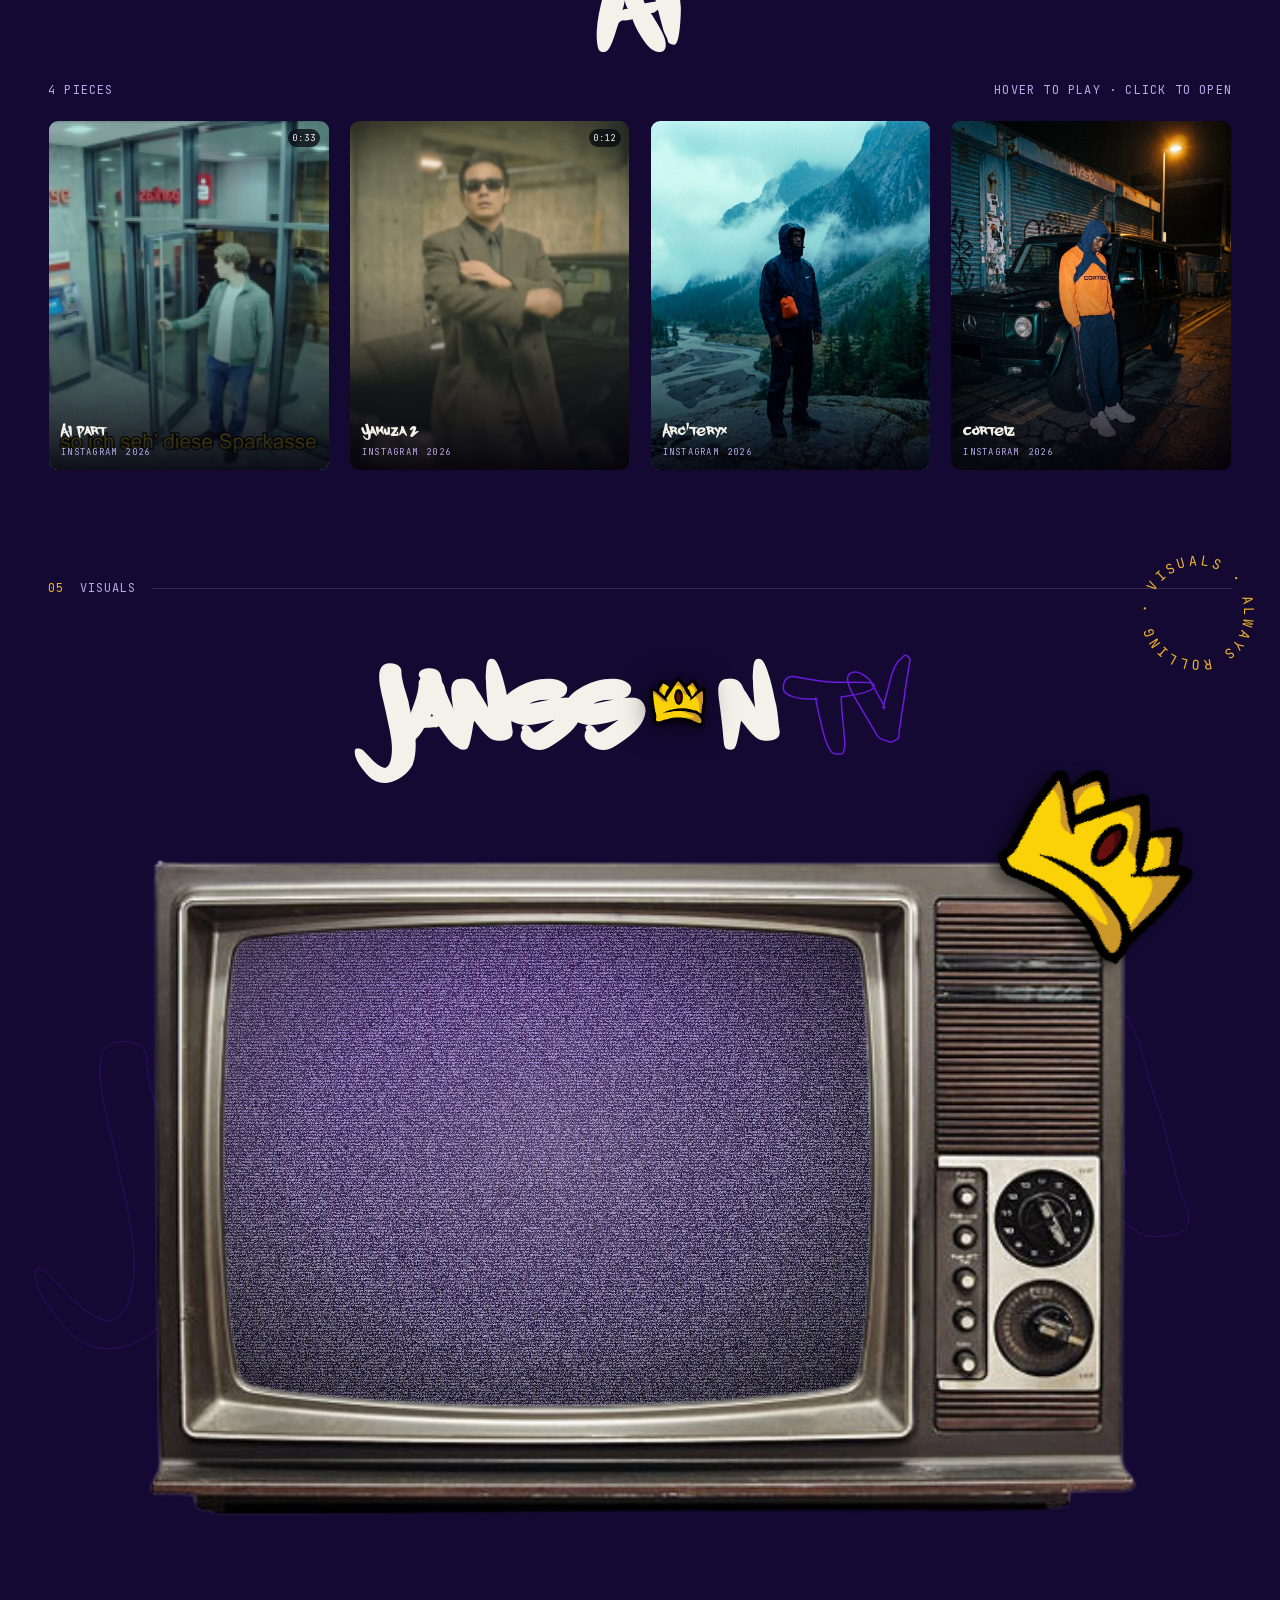
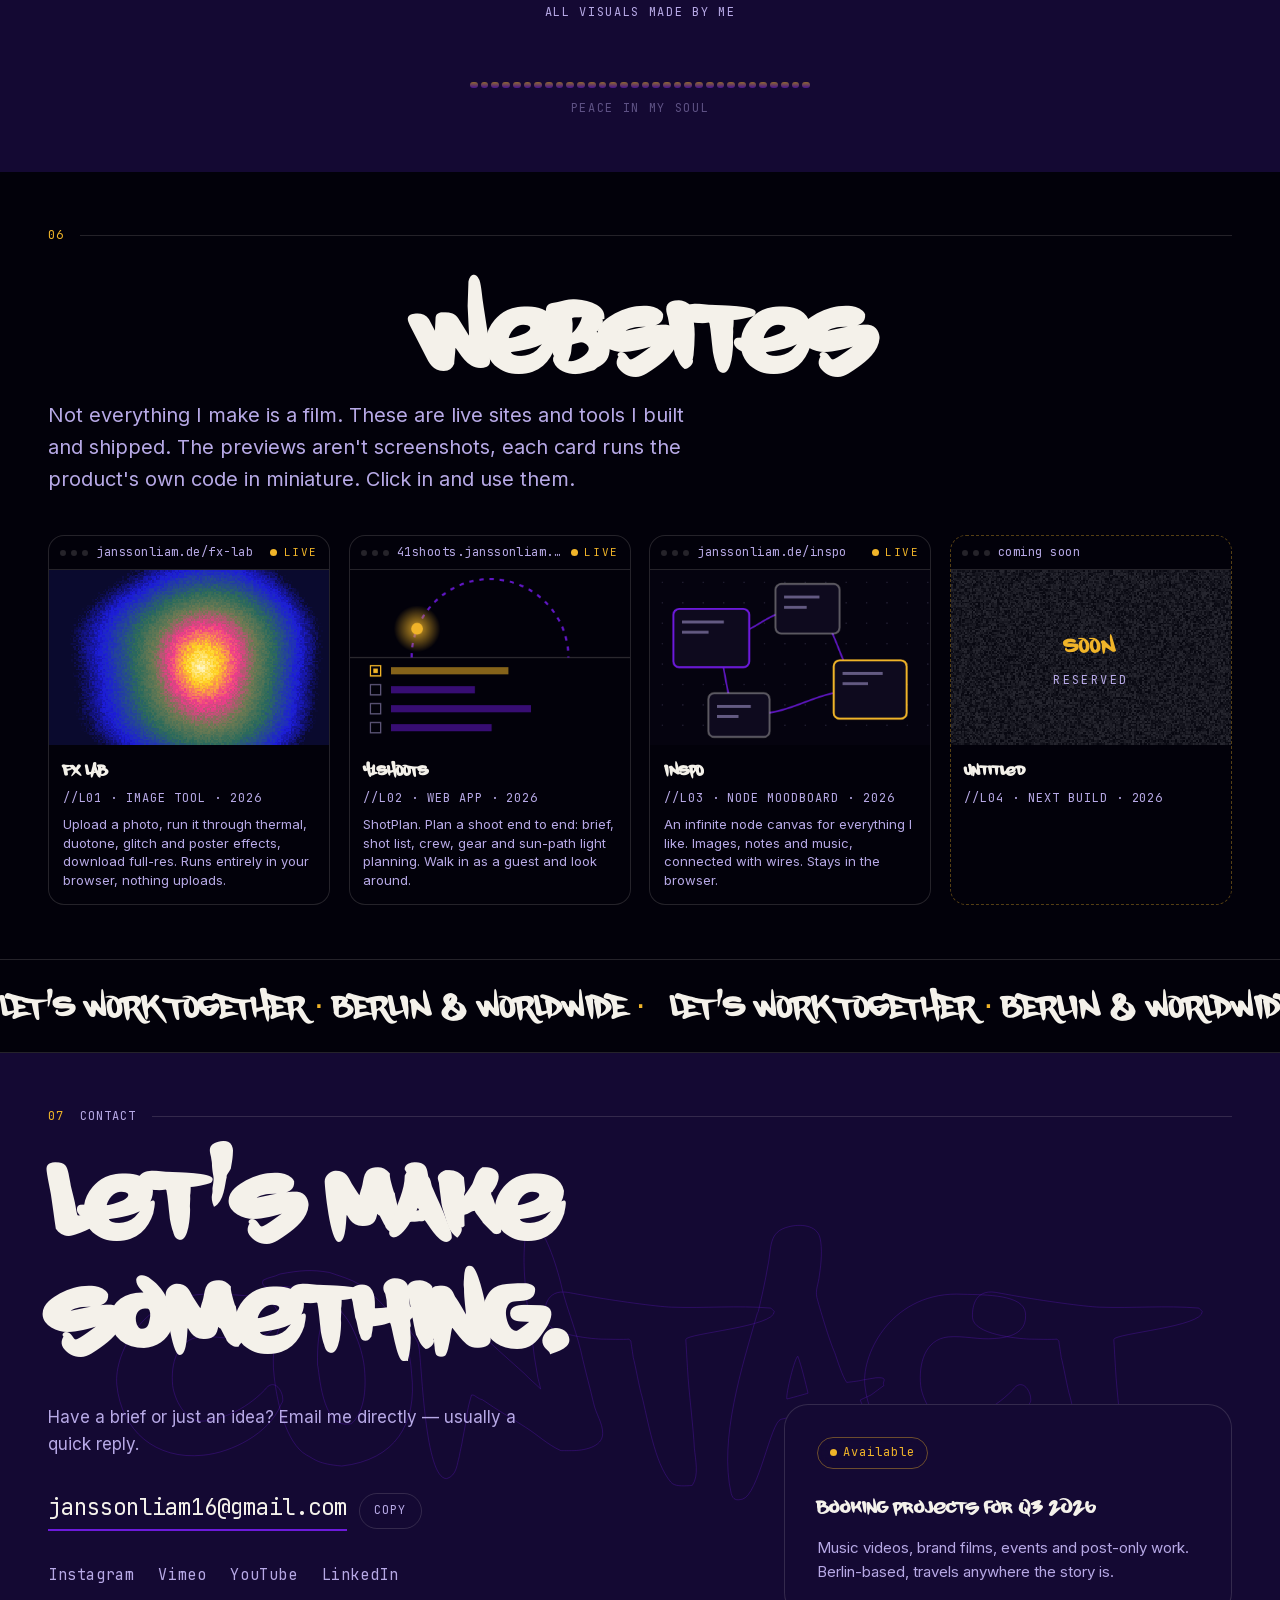
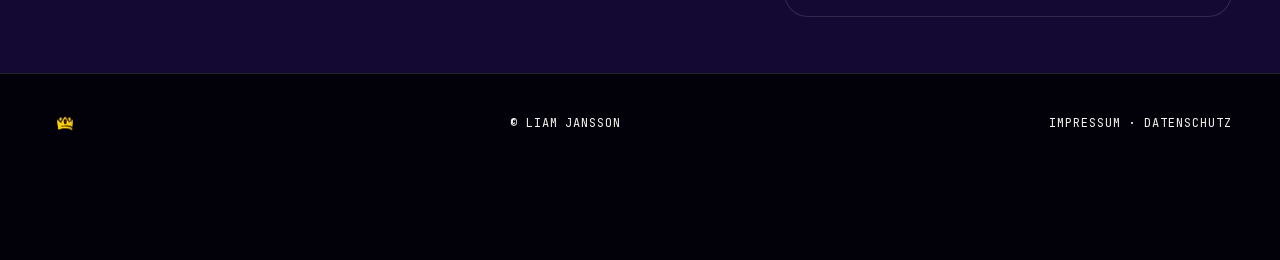
==== commit 1e4cbc1f: "Fix the clip player's width on phones; three new clips in Videos .v-stage set its rows but not its c" ====
--- a/index.html
+++ b/index.html
@@ -1126,6 +1126,14 @@
     }
     .tools-logos li:hover img { opacity: 1; }
     .tools-logos li:hover span { color: var(--cream); }
+    /* a second row under Tools — flagged live so it reads as "in progress"
+       rather than as part of the toolkit above */
+    .tools-row + .tools-row { margin-top: 1.35rem; }
+    .tools-label .dot-live {
+      display: inline-block; width: 6px; height: 6px; border-radius: 50%;
+      background: var(--gold); margin-right: 0.6em; vertical-align: middle;
+      animation: pulse 2.4s ease-in-out infinite;
+    }
     @media (max-width: 720px) {
       .tools-logos { grid-template-columns: repeat(auto-fit, minmax(132px, 1fr)); gap: 0.7rem 0.9rem; }
       .tools-logos img { width: 22px; }
@@ -1439,7 +1447,7 @@
     .reveal, .hero-name .ch { opacity: 1; transform: none; }
   </style></noscript>
   <!-- portfolio section components (grids, player, lightbox) -->
-  <link rel="stylesheet" href="portfolio/components.css?v=13">
+  <link rel="stylesheet" href="portfolio/components.css?v=14">
 </head>
 <body>
   <div id="loader" aria-hidden="true">
@@ -1565,6 +1573,15 @@
               </li>
             </ul>
           </div>
+          <div class="tools-row">
+            <span class="tools-label mono"><i class="dot-live"></i>Currently learning</span>
+            <ul class="tools-logos">
+              <li>
+                <img src="logos/blender.png" alt="" width="192" height="192" loading="lazy" decoding="async">
+                <span>Blender</span>
+              </li>
+            </ul>
+          </div>
         </div>
       </div>
     </div>
@@ -2356,6 +2373,7 @@
     "4eva-1-new": "shot", "4eva-2-final": "shot", "aw26": "shot",
     "benni-1-6": "shot", "benni-1-7": "shot", "berkin-dreh-timeline": "shot",
     "berlin-final": "shot", "berlin41": "shot",
+    "tm-party-final": "shot", "basketball-neue-sound": "shot", "rvni-final": "shot",
     "bts-ubahn-reel": "shot", "crazy-vid-1": "shot",
     "dreh-bts-1": "shot", "halo-new": "shot", "lichter": "shot",
     "malta-finall": "shot", "nev-2-resize": "shot", "nev-final": "shot",
--- a/portfolio/components.css
+++ b/portfolio/components.css
@@ -170,6 +170,13 @@
      eating 250px of an 863px window and the clip was rendering at 345px
      wide; trimming it hands that height back to the video. */
   grid-template-rows: minmax(0, 1fr) auto;
+  /* Definite single column, for the same reason the viewer has one. Left as an
+     implicit `auto` track, WebKit sized it from the video's intrinsic width —
+     a 1280px clip gave a 1151px column on a 414px phone, so the frame's
+     width:100% and max-width:100% both resolved against 1151px and the clip
+     ran off the right edge with only its left third on screen. Chrome
+     resolved the same percentages against the stage and never showed it. */
+  grid-template-columns: minmax(0, 1fr);
   justify-items: center; align-content: center;
   gap: 0.5rem;
   height: 100%; width: 100%;
@@ -245,8 +252,12 @@
     height: auto; width: 100%; align-self: center;
     /* room reserved for the caption, which sits BELOW the picture here
        instead of on top of it — a 16:9 clip is only ~240px tall on a phone
-       and the desktop scrim would cover a third of it. */
+       and the desktop scrim would cover a third of it. The margin, not just
+       the cap: the frame is centred in its row, so a clip shorter than the cap
+       sits low enough for the caption hanging off its bottom edge to reach the
+       thumbnail strip. Centring the margin box keeps that space under it. */
     max-height: calc(100% - 4.8rem);
+    margin-bottom: 4.8rem;
     overflow: visible;
   }
   .v-frame video { border-radius: inherit; }
@@ -347,6 +358,9 @@
 /* ── image lightbox ────────────────────────────────────────────── */
 .lb-stage {
   display: grid; grid-template-rows: minmax(0, 1fr) auto auto;
+  /* definite column, for the reason given on .v-stage — an implicit auto
+     track takes its width from the picture's intrinsic size in WebKit */
+  grid-template-columns: minmax(0, 1fr);
   justify-items: center; align-content: center; gap: 0.85rem;
   height: 100%; width: 100%;
   padding: clamp(1rem, 3vh, 2.5rem) 1rem;
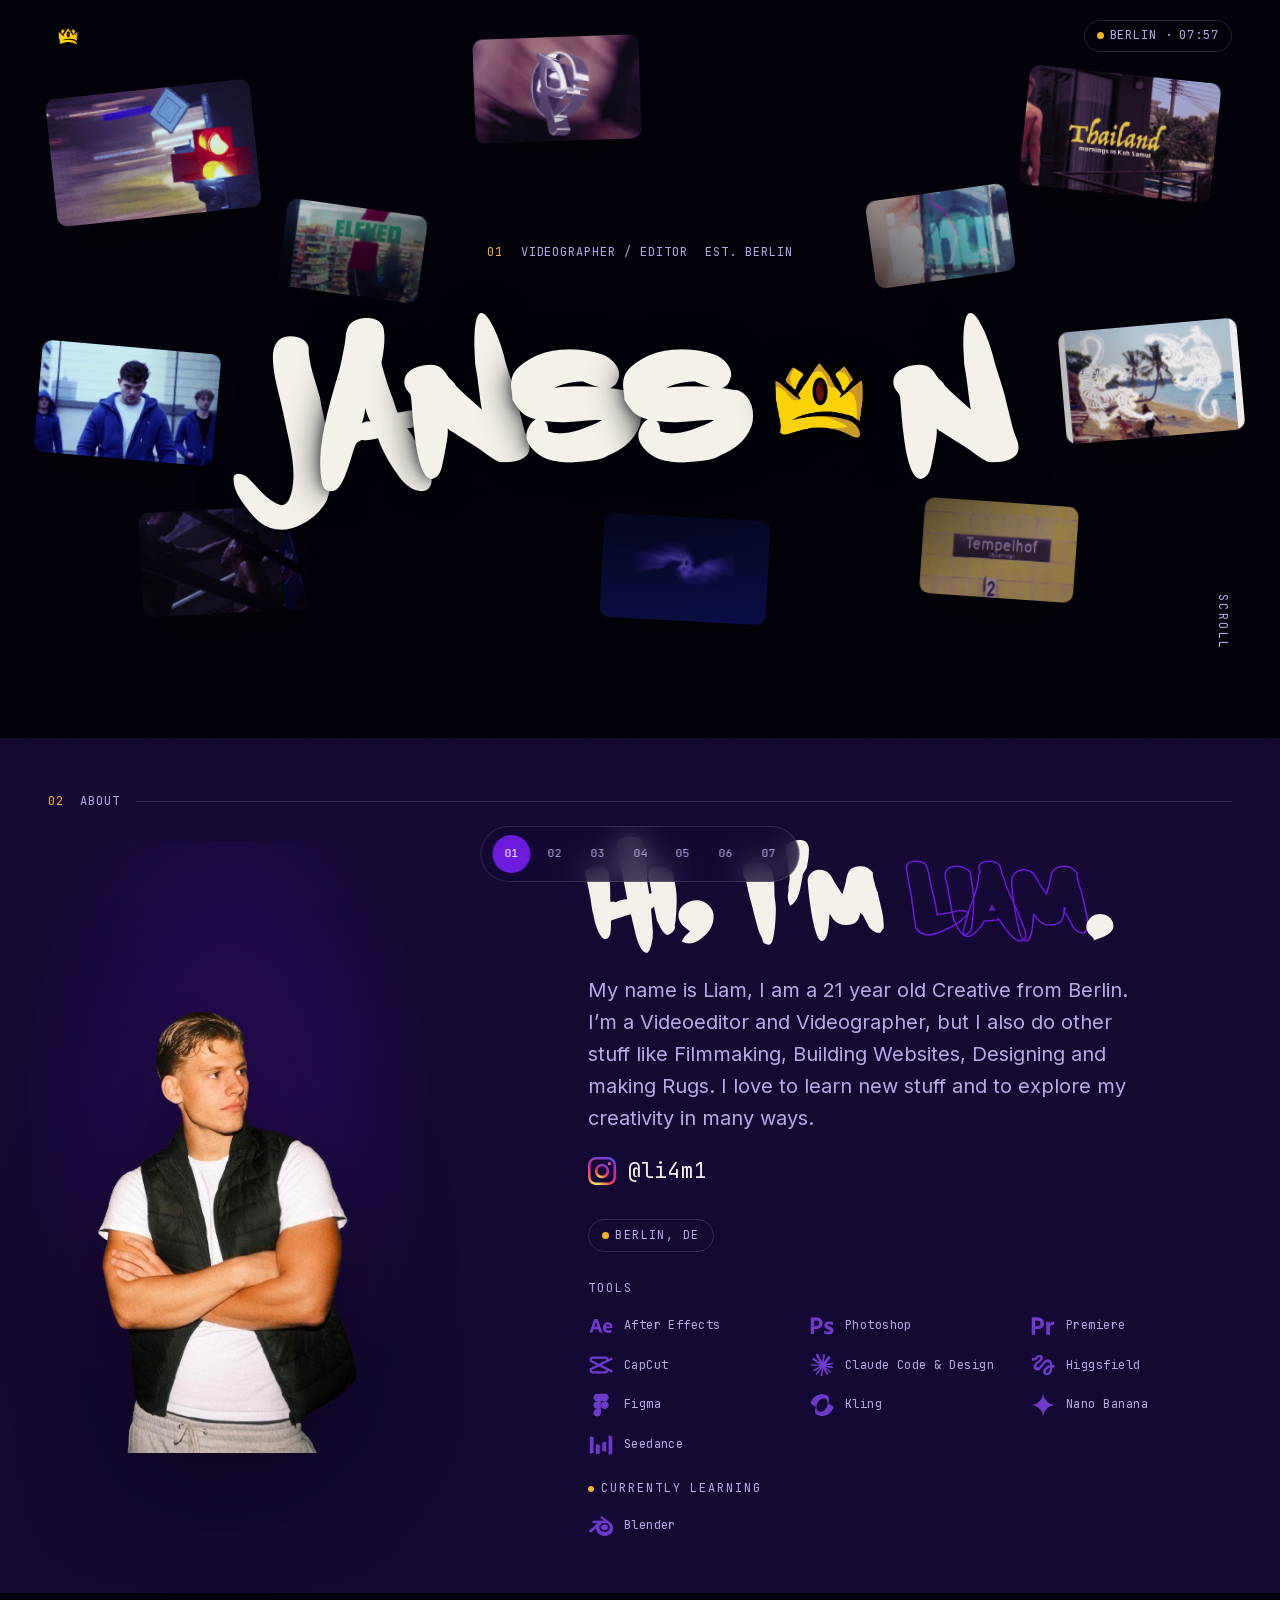
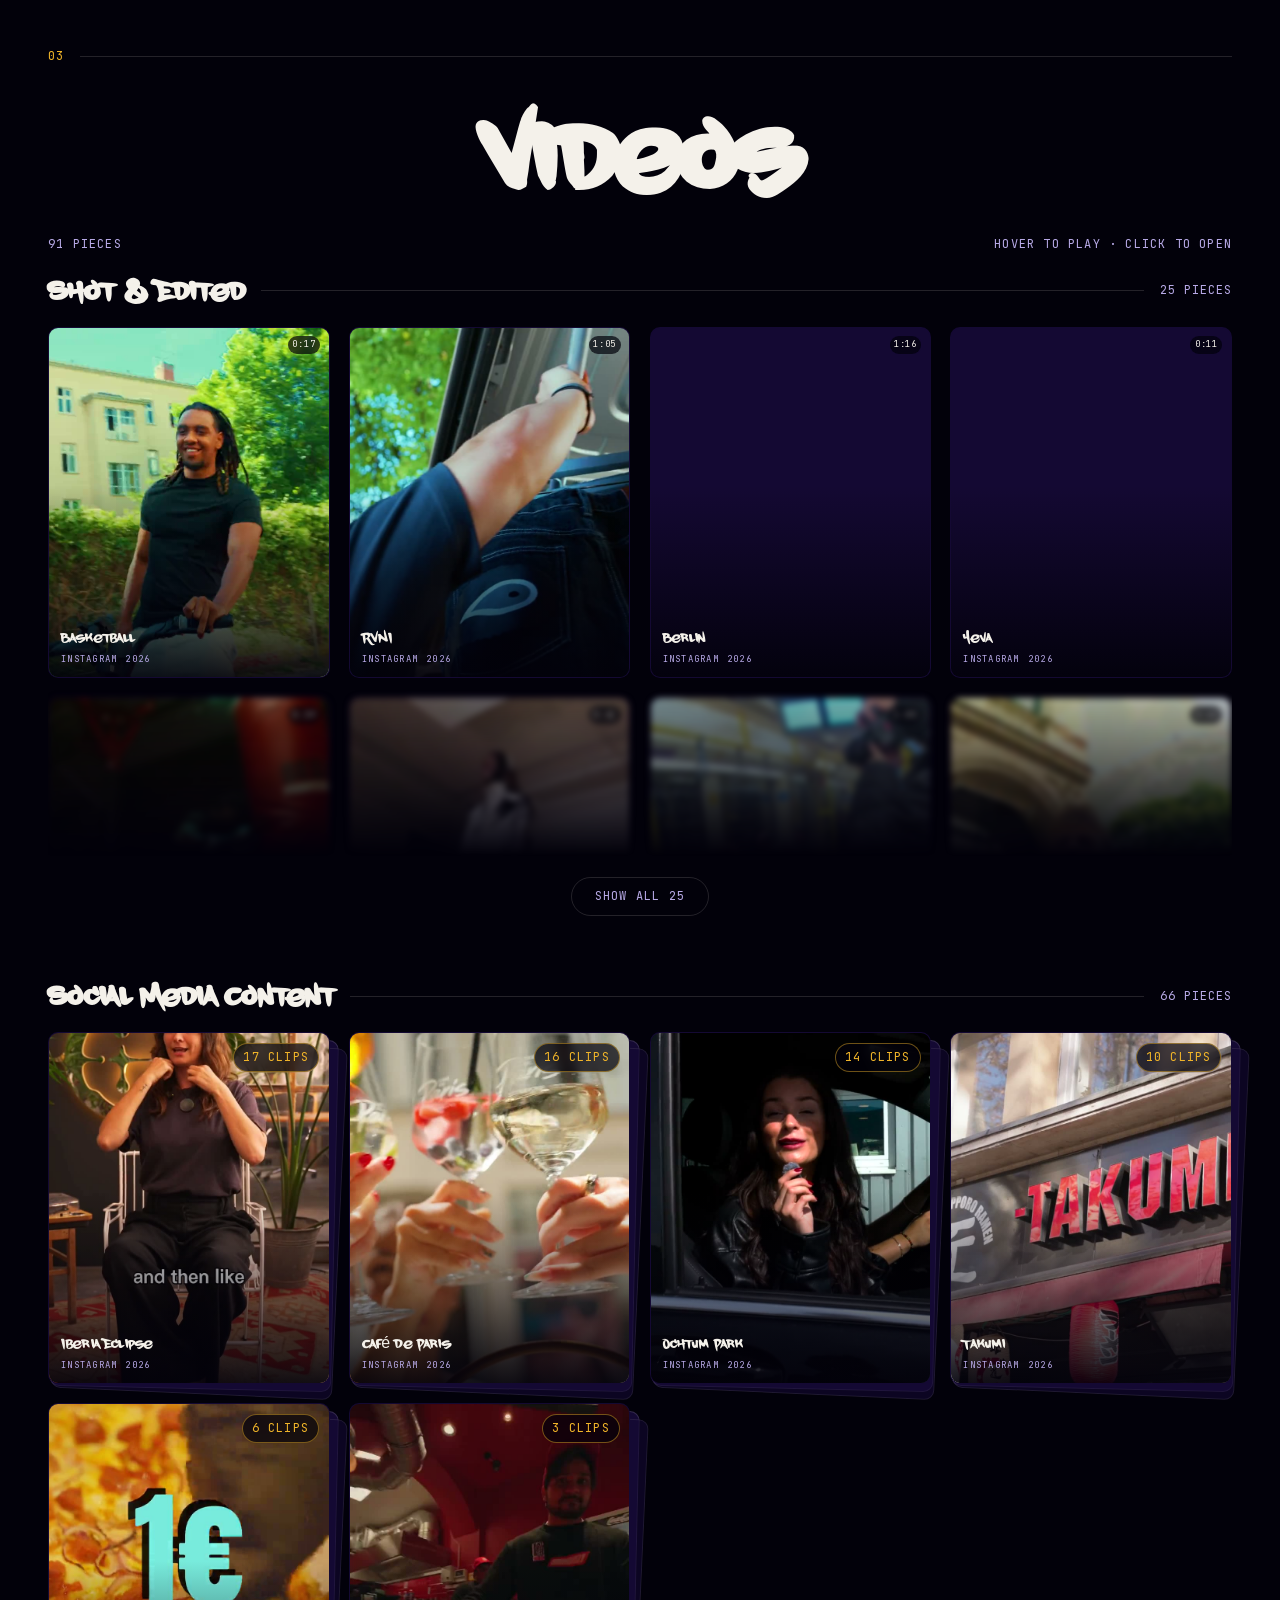
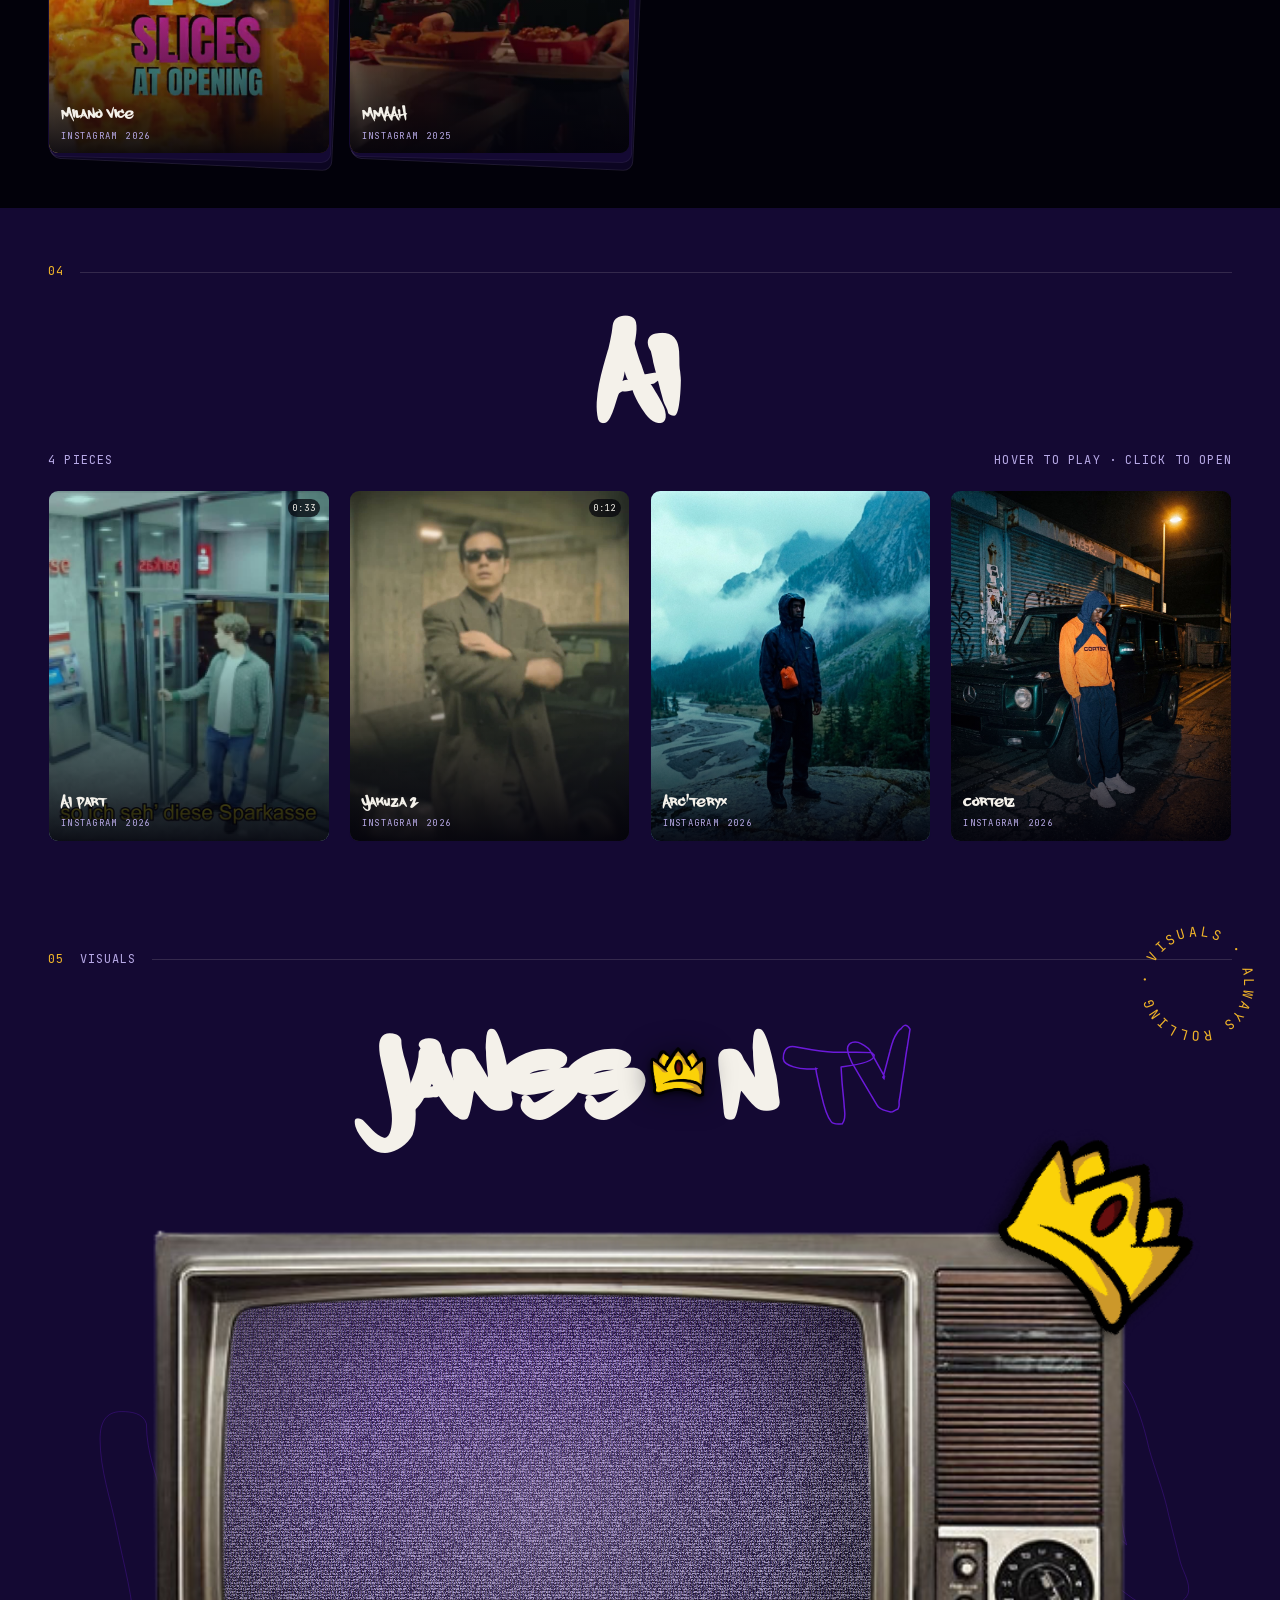
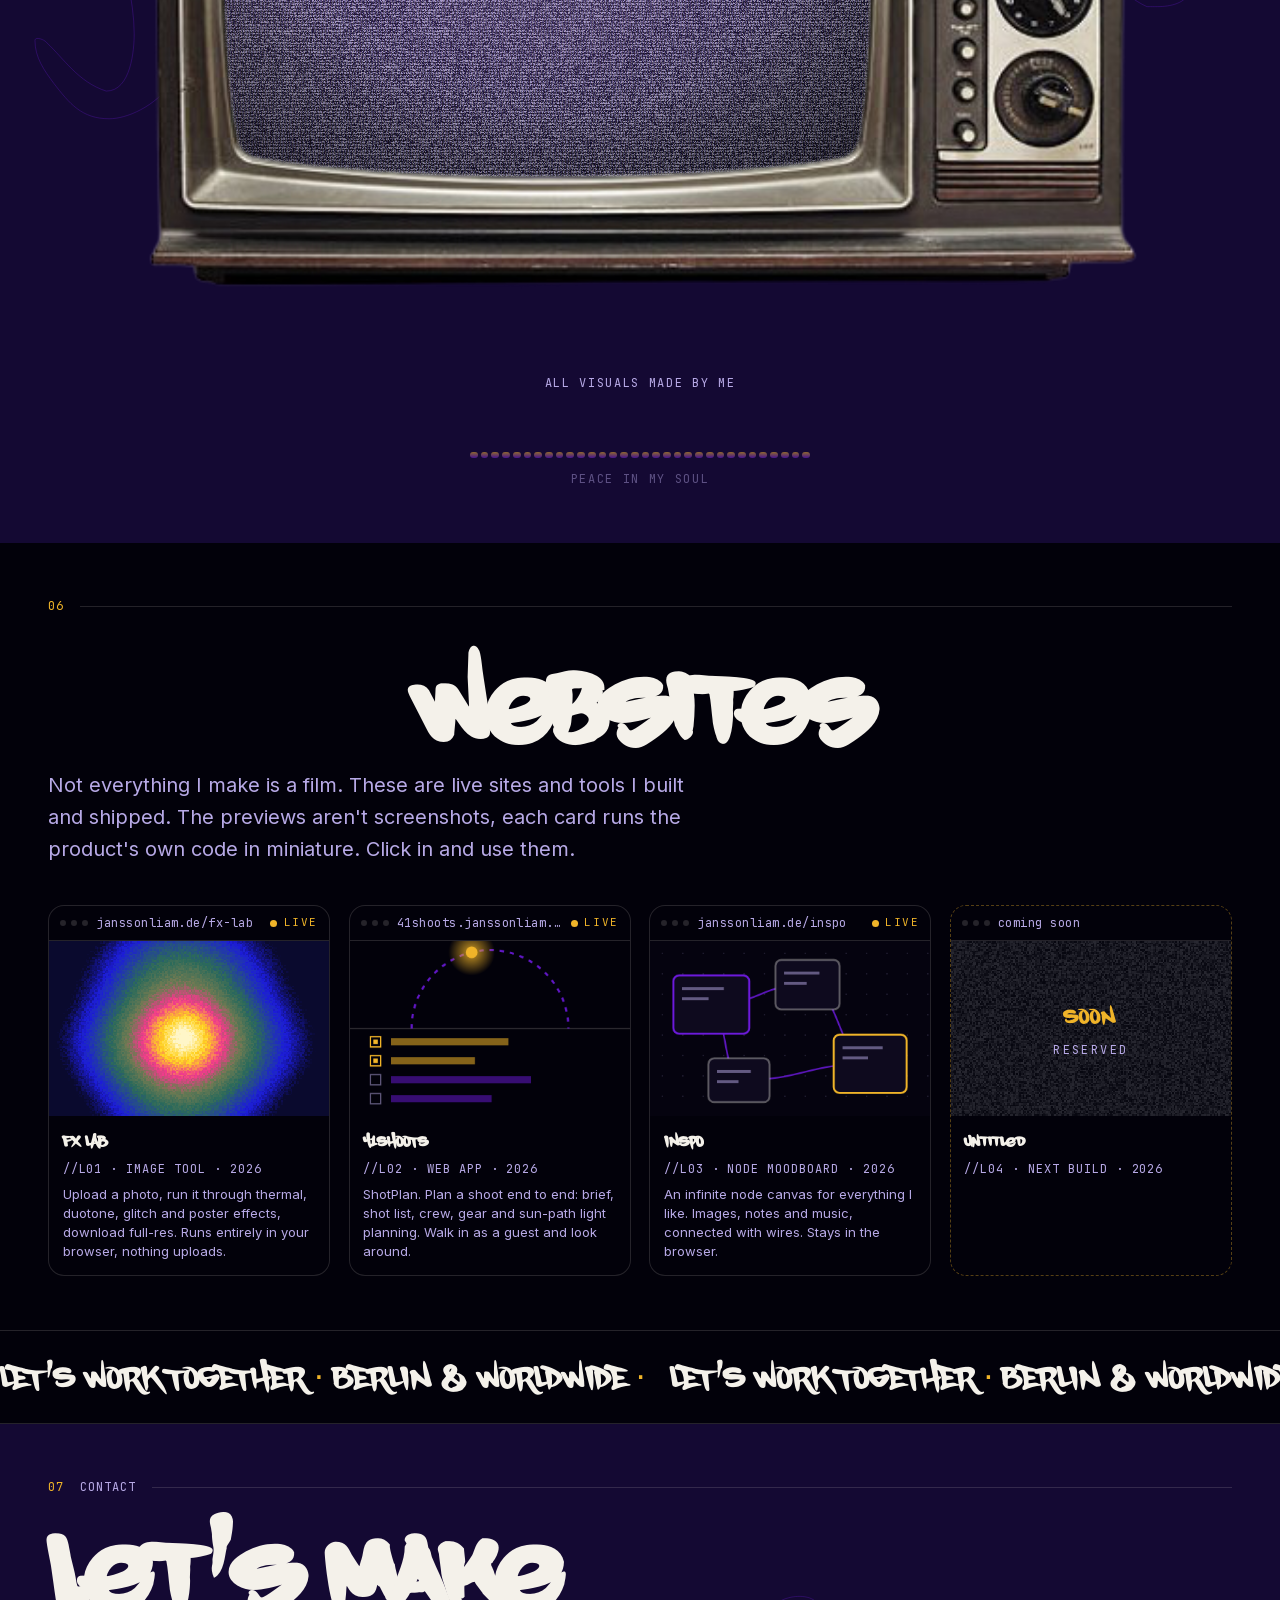
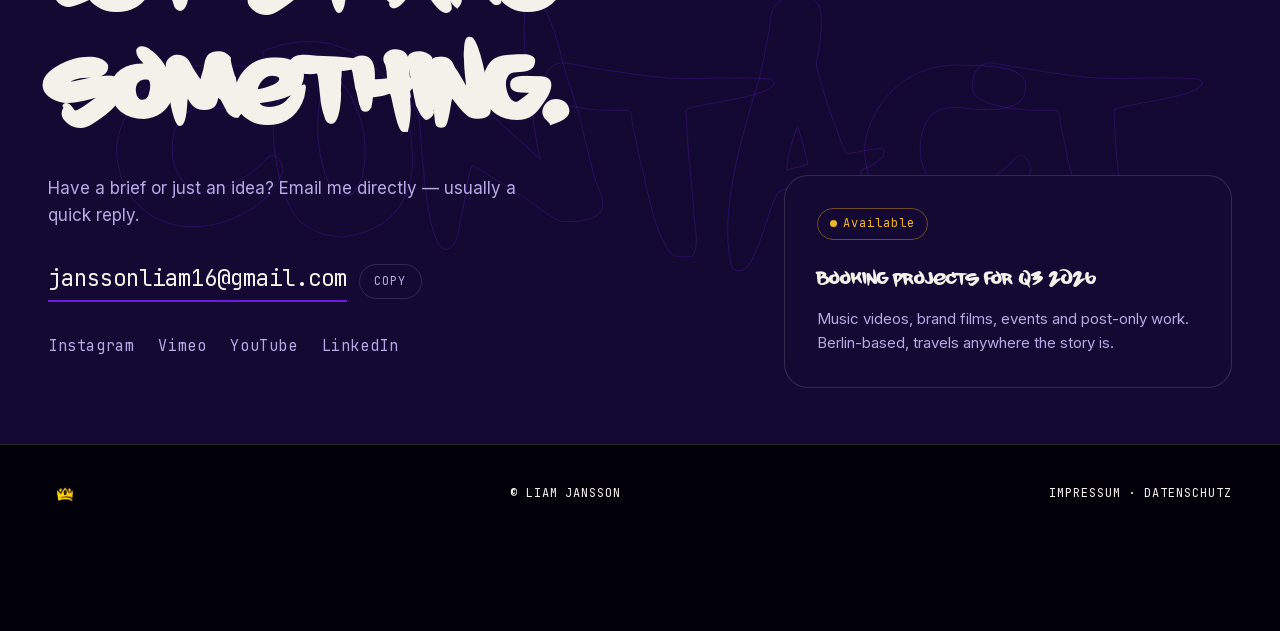
==== commit 37c048bc: "Add the Ochtum Park and Café de Paris runs; move TM Party down Two new client groups under Social Me" ====
--- a/index.html
+++ b/index.html
@@ -2332,7 +2332,7 @@
     /* ============ CONTACT HEADLINE — words already wrapped; nothing to run ============ */
   </script>
   <script>window.PORTFOLIO_BASE = "portfolio/";</script>
-  <script src="portfolio/clips.js?v=20260924b"></script>
+  <script src="portfolio/clips.js?v=20261104a"></script>
   <script src="portfolio/ai.js?v=20260924b"></script>
   <script src="portfolio/posts.js?v=20260924b"></script>
   <script>
@@ -2369,6 +2369,19 @@
     "0619-3": "social", "0619-4": "social", "emotional-1": "social",
     "emotional-2": "social", "emotional-3": "social", "informative-3": "social",
     "informative-4": "social", "viral-3": "social",
+    /* Ochtum Park */
+    "ochtum-park-01": "social", "ochtum-park-02": "social", "ochtum-park-03": "social",
+    "ochtum-park-04": "social", "ochtum-park-05": "social", "ochtum-park-08": "social",
+    "ochtum-park-09": "social", "ochtum-park-10": "social", "ochtum-park-11": "social",
+    "ochtum-park-12": "social", "ochtum-park-13": "social", "ochtum-vibe-03": "social",
+    "ochtum-vibe-04": "social", "ochtum-vibe-05": "social",
+    /* Café de Paris */
+    "cafe-de-paris-01": "social", "cafe-de-paris-02": "social", "cafe-de-paris-03": "social",
+    "cafe-de-paris-04": "social", "cafe-de-paris-05": "social", "cafe-de-paris-06": "social",
+    "cafe-de-paris-07": "social", "cafe-de-paris-09": "social", "cafe-de-paris-09b": "social",
+    "cafe-de-paris-10": "social", "cafe-de-paris-11": "social", "cafe-de-paris-12": "social",
+    "cafe-de-paris-13": "social", "cafe-de-paris-14": "social", "cafe-de-paris-15": "social",
+    "cafe-de-paris-16": "social",
     /* shot & edited — filmed and cut as a piece */
     "4eva-1-new": "shot", "4eva-2-final": "shot", "aw26": "shot",
     "benni-1-6": "shot", "benni-1-7": "shot", "berkin-dreh-timeline": "shot",
